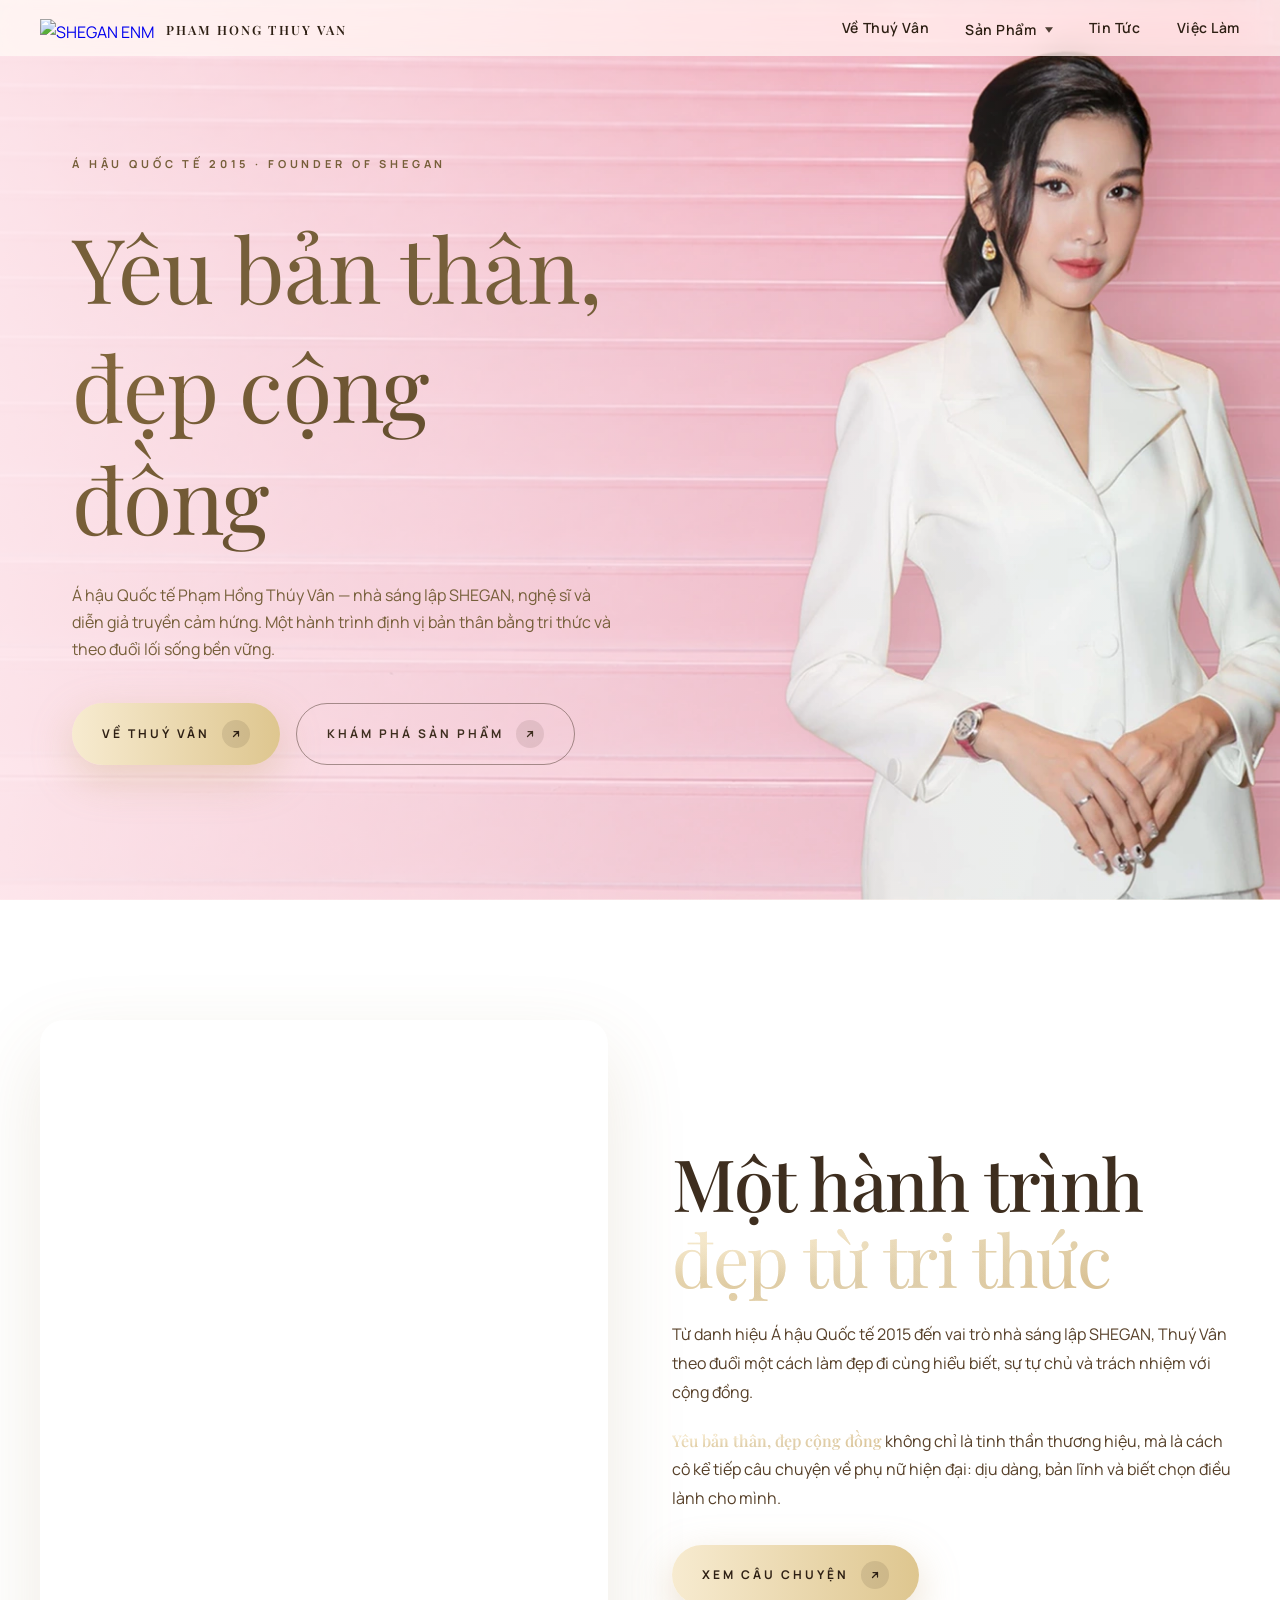
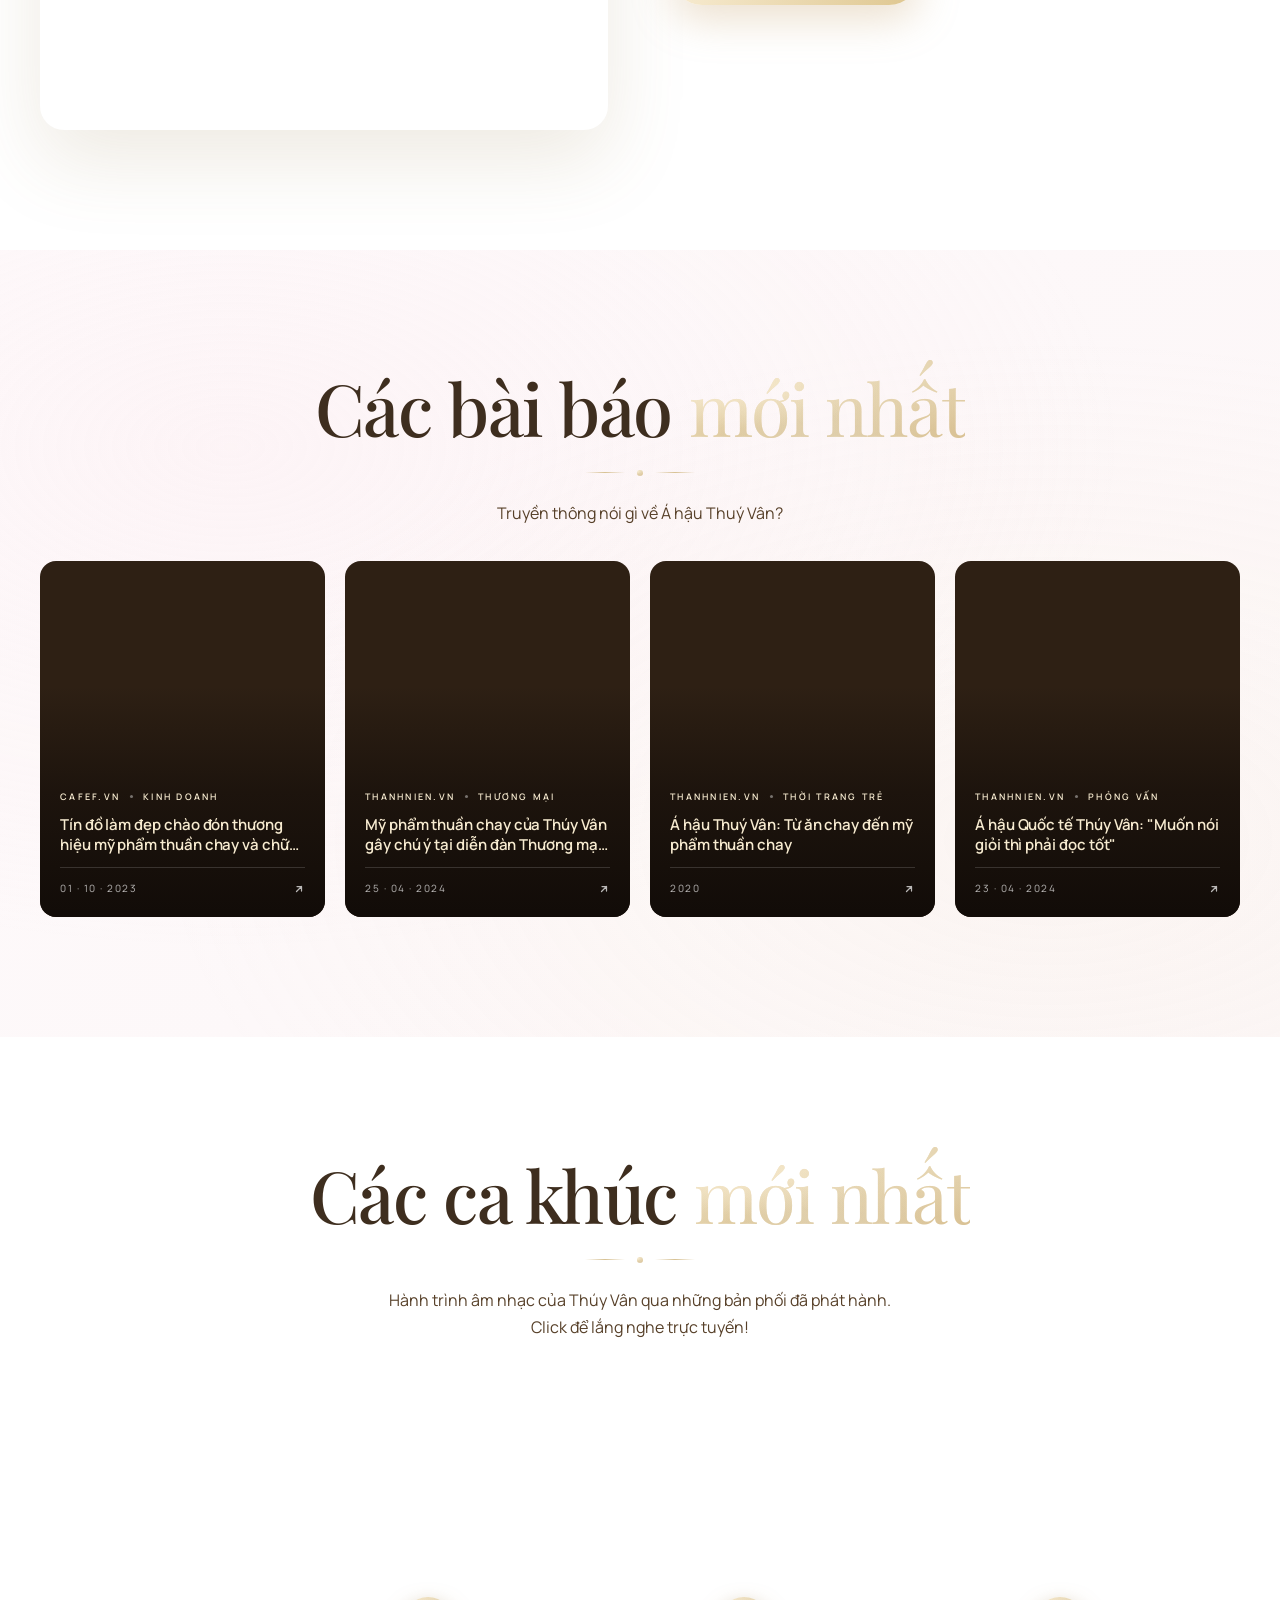
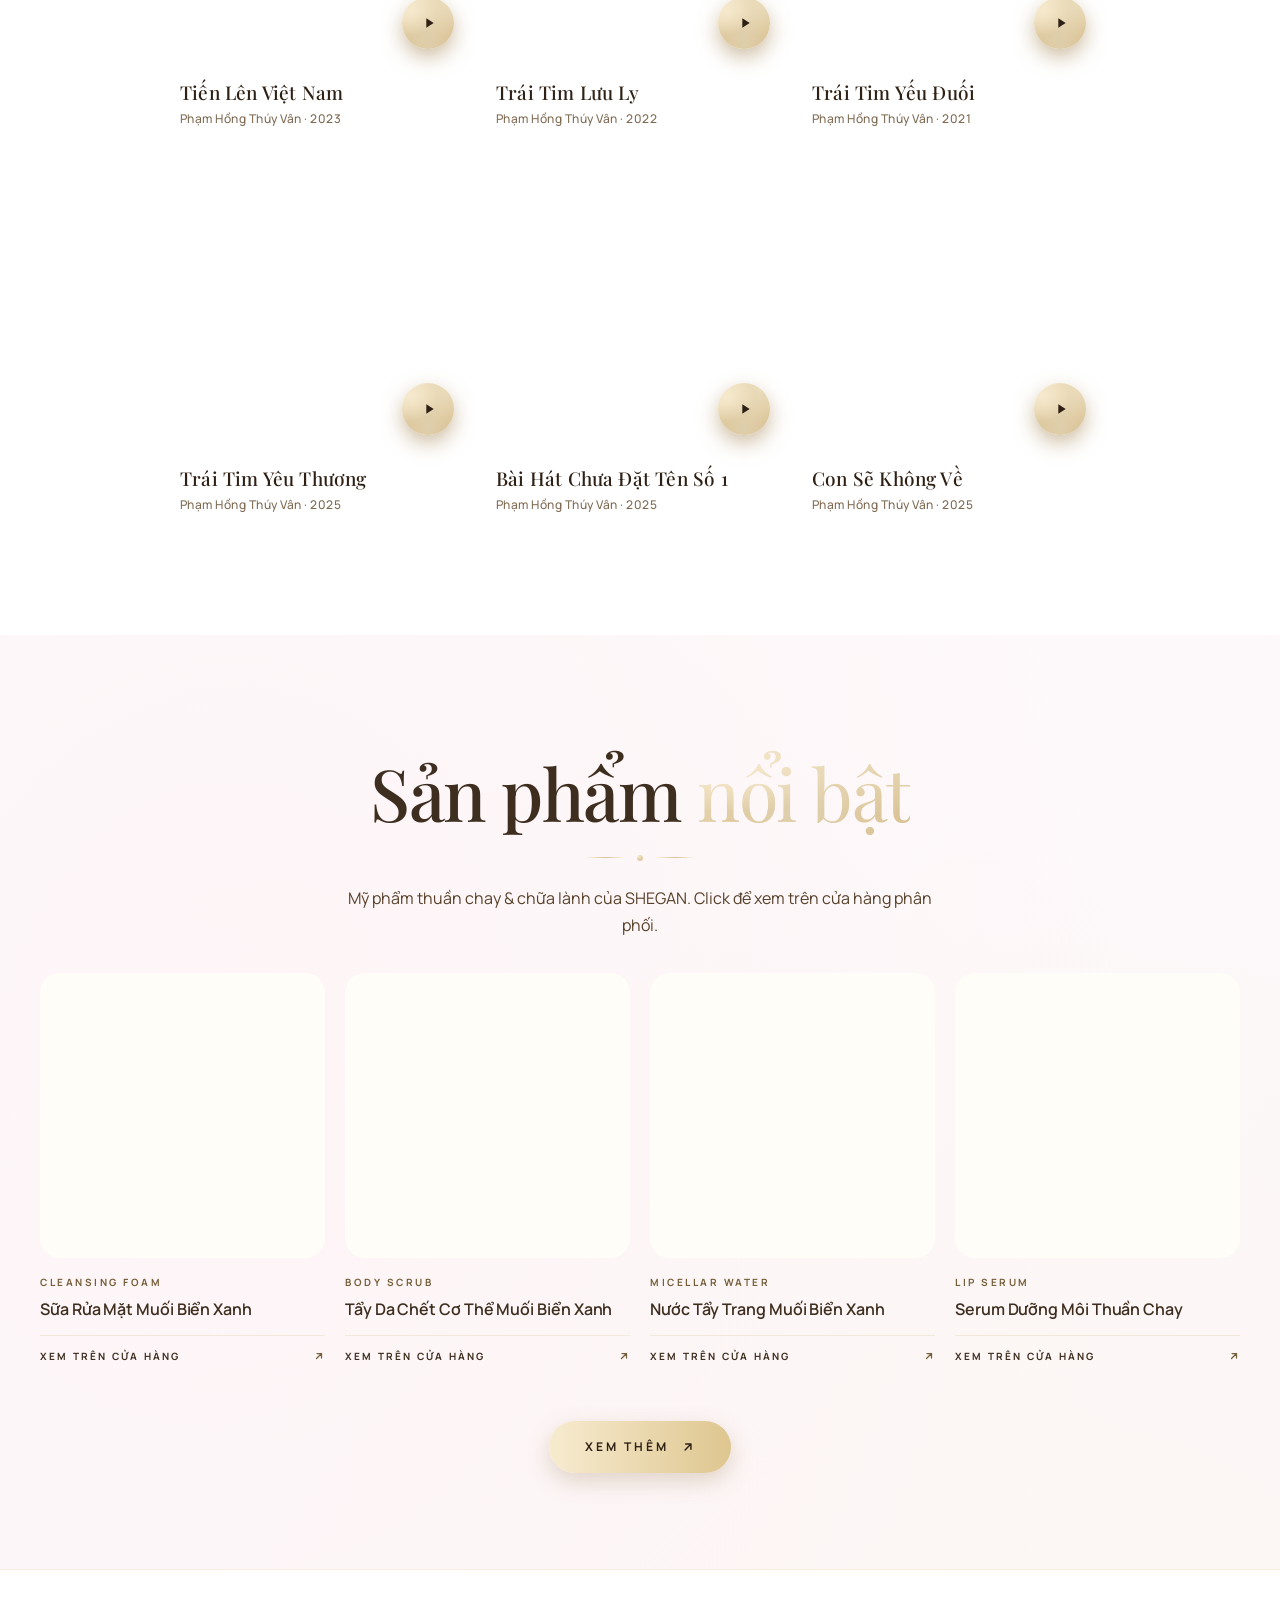
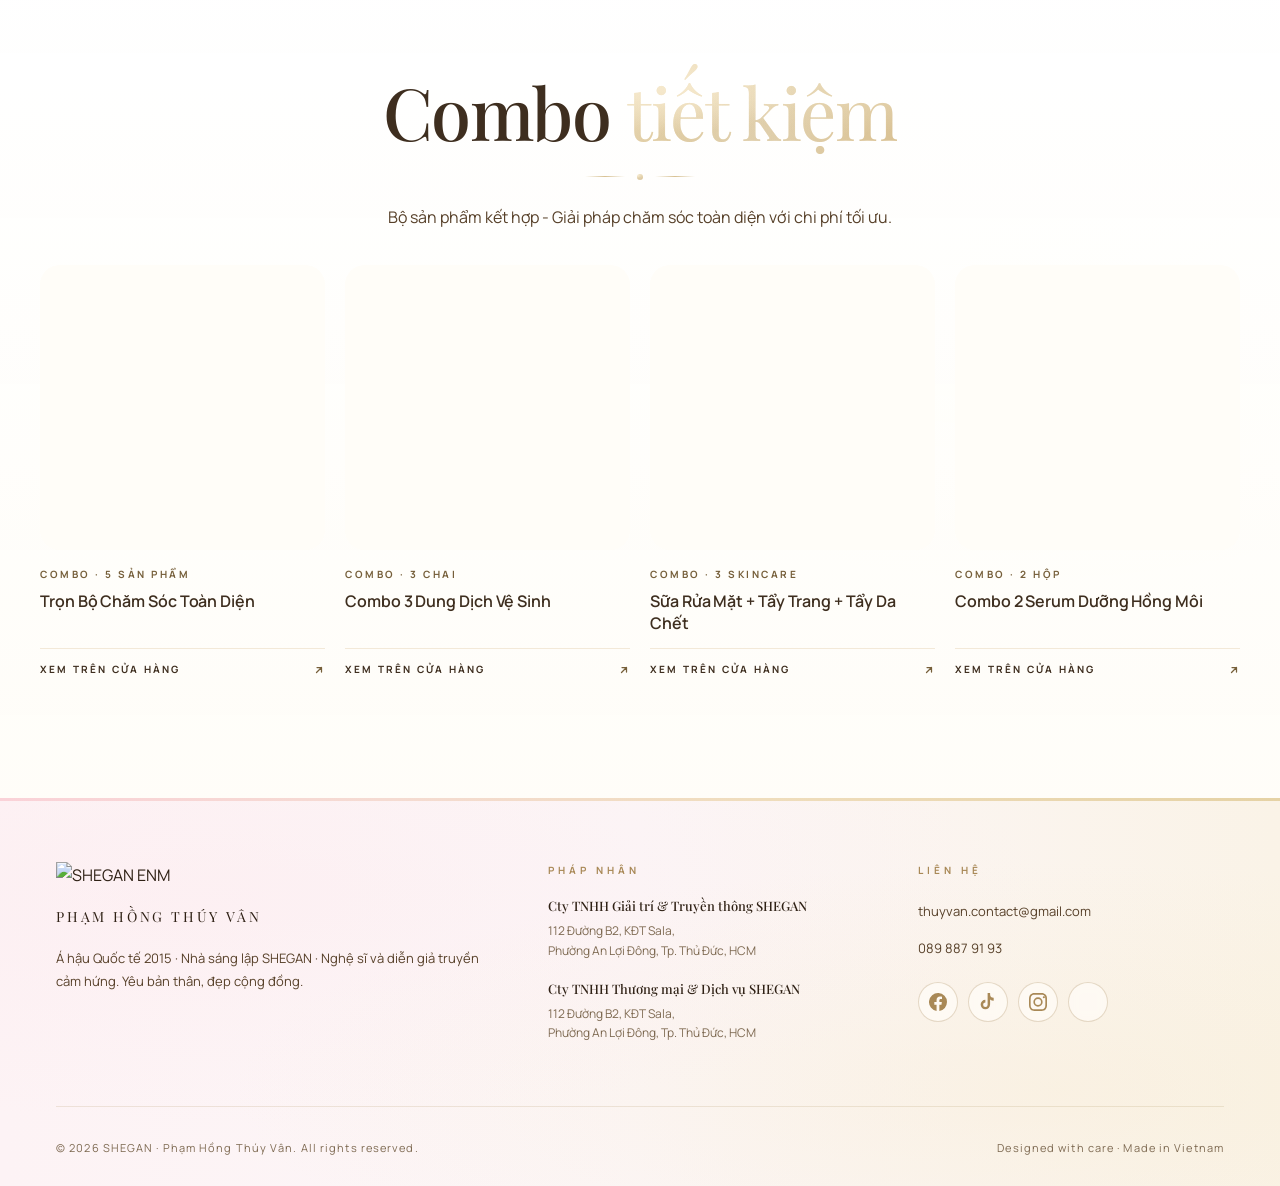
==== index.html @ 3d957180 "Cleanup orphaned CSS + mobile polish - Remove orphaned CSS blocks (~280 lines): old music vinyl/disc" ====
<!DOCTYPE html>
<html lang="vi">
<head>
<meta charset="UTF-8">
<meta name="viewport" content="width=device-width, initial-scale=1.0">
<title>Phạm Hồng Thúy Vân — Á hậu Quốc tế · Nhà sáng lập SHEGAN</title>
<meta name="description" content="Trang chủ Phạm Hồng Thúy Vân — Á hậu Quốc tế 2015, nhà sáng lập SHEGAN, nghệ sĩ và diễn giả truyền cảm hứng. Yêu bản thân, đẹp cộng đồng.">
<link rel="preconnect" href="https://fonts.googleapis.com">
<link rel="preconnect" href="https://fonts.gstatic.com" crossorigin>
<link href="https://fonts.googleapis.com/css2?family=Playfair+Display:ital,wght@0,400;0,500;0,600;0,700;0,800;0,900;1,400;1,500;1,700&family=Manrope:wght@200;300;400;500;600;700;800&display=swap" rel="stylesheet">
<link rel="icon" href="assets/logo-enm.webp" type="image/webp">
<link rel="stylesheet" href="style.css">
<style>
  /* ============ HEADER — SINGLE ROW, STICKY ============ */
  body { padding-top: 0; }
  .site-header {
    position: relative;
    width: 100%;
    background: transparent;
    z-index: 1000;
  }
  .brand-name {
    font-family: var(--font-heading);
    font-size: clamp(12px, 1vw, 14px);
    font-weight: 600;
    letter-spacing: 0.16em;
    text-transform: uppercase;
    color: var(--porcelain);
    white-space: nowrap;
    transition: color 0.3s ease;
    text-shadow: 0 1px 10px rgba(15, 10, 7, 0.5);
  }
  .brand-logo {
    height: 22px; width: auto; display: block;
    filter: brightness(0) invert(1) drop-shadow(0 1px 6px rgba(15, 10, 7, 0.5));
    transition: filter 0.3s ease;
  }

  .header-nav {
    position: fixed; top: 0; left: 0; right: 0; z-index: 1000;
    background: linear-gradient(180deg, rgba(15, 10, 7, 0.38) 0%, rgba(15, 10, 7, 0.15) 65%, transparent 100%);
    backdrop-filter: none;
    -webkit-backdrop-filter: none;
    border-bottom: none;
    transition: background 0.35s ease, border-color 0.35s ease, box-shadow 0.35s ease;
    display: flex; align-items: center; justify-content: space-between;
    padding: 14px 40px;
    gap: 24px;
  }
  .header-nav.scrolled {
    background: rgba(253, 249, 242, 0.92);
    backdrop-filter: blur(20px) saturate(1.2);
    -webkit-backdrop-filter: blur(20px) saturate(1.2);
    border-bottom-color: rgba(236, 217, 184, 0.5);
    box-shadow: 0 4px 20px rgba(139, 111, 63, 0.1);
  }
  .header-nav.scrolled .brand-name {
    color: var(--warm-brown);
    text-shadow: none;
  }
  .header-nav.scrolled .brand-logo {
    filter: none;
  }
  .header-nav.scrolled .header-menu a {
    color: var(--text-soft);
    text-shadow: none;
  }
  .header-nav.scrolled .header-icon-btn {
    color: var(--warm-brown);
    filter: none;
  }
  .header-nav.scrolled .header-icon-btn:hover {
    background: var(--mesh-gold-subtle);
    border-color: var(--border); color: var(--antique-gold);
  }
  .header-brand {
    display: flex; align-items: center; gap: 12px;
    text-decoration: none;
  }
  .header-right {
    display: flex; align-items: center; gap: 32px;
  }
  .header-menu {
    display: flex; gap: 36px; list-style: none;
    margin: 0; padding: 0;
  }
  .header-menu a {
    font-family: var(--font-body);
    font-size: 14px; font-weight: 700;
    color: var(--porcelain); text-decoration: none;
    letter-spacing: 0.04em;
    padding: 4px 0; position: relative;
    transition: color 0.3s ease;
    text-shadow: 0 1px 10px rgba(15, 10, 7, 0.5);
  }
  .header-menu a::after {
    content: ''; position: absolute;
    bottom: -4px; left: 0; right: 0;
    height: 1px; background: var(--mesh-gold);
    transform: scaleX(0); transform-origin: right;
    transition: transform 0.4s cubic-bezier(.4,0,.2,1);
  }
  .header-menu a:hover::after { transform: scaleX(1); transform-origin: left; }
  .header-menu a.active { color: var(--antique-gold); }
  .header-menu a.active::after { transform: scaleX(1); }
  .header-utils {
    display: flex; align-items: center; gap: 8px;
  }
  .header-icon-btn {
    width: 32px; height: 32px;
    display: inline-flex; align-items: center; justify-content: center;
    background: transparent; border: 1px solid transparent;
    border-radius: 50%; color: var(--porcelain);
    cursor: pointer; text-decoration: none;
    transition: all 0.3s ease;
    filter: drop-shadow(0 1px 6px rgba(15, 10, 7, 0.5));
  }
  .header-icon-btn:hover {
    background: rgba(253, 249, 242, 0.15);
    border-color: rgba(253, 249, 242, 0.3); color: var(--porcelain);
  }
  .header-icon-btn svg { width: 16px; height: 16px; }

  main { padding-top: 0; }
  .hero-home {
    min-height: 100vh;
    margin: 0;
    border-radius: 0;
    padding: 100px 72px 80px;
    display: grid;
    grid-template-columns: 1.05fr 1fr;
    gap: 64px;
    align-items: center;
    background:
      linear-gradient(90deg,
        rgba(255, 235, 240, 0.88) 0%,
        rgba(252, 224, 232, 0.65) 35%,
        rgba(252, 224, 232, 0.2) 65%,
        transparent 90%),
      url('assets/beauty/home-hero-pink.webp') center center / cover no-repeat;
  }
  /* Text colors for light pink hero — rich bronze/antique-gold for contrast */
  .hero-home .hero-banner-eyebrow {
    background: none;
    -webkit-background-clip: initial; background-clip: initial;
    color: var(--antique-gold);
  }
  .hero-home h1 {
    color: var(--antique-gold);
    text-shadow: none;
    font-size: clamp(48px, 7vw, 92px);
  }
  .hero-home h1 em {
    background: linear-gradient(135deg, #876B3F 0%, #4D3B23 100%);
    -webkit-background-clip: text; background-clip: text;
    color: transparent;
  }
  .hero-home .hero-banner-desc { color: var(--antique-gold); }
  /* Ghost CTA on light pink — switch from pearl/cream to brown so it stands out */
  .hero-home .cta-ghost {
    color: var(--warm-brown);
    border-color: rgba(62, 46, 31, 0.45);
  }
  .hero-home .cta-ghost:hover {
    background: rgba(62, 46, 31, 0.06);
    border-color: var(--warm-brown);
    color: var(--deep-brown);
  }
  .hero-home .cta-ghost .cta-arrow {
    background: rgba(62, 46, 31, 0.1);
    color: var(--warm-brown);
  }
  .hero-home::after { display: none; }
  .hero-home .hero-banner-content { max-width: none; }
  .hero-home-image { display: none; }
  .hero-home-image {
    justify-self: stretch;
    align-self: stretch;
    width: auto;
    /* Kéo ảnh ra sát các mép hero để không để lộ khoảng dark padding */
    margin: -80px -72px -80px 0;
    background: url('assets/beauty/home-hero-pink.webp') center top / cover no-repeat;
    position: relative;
    overflow: hidden;
    /* Mask mờ feather cạnh trái — ảnh tự fade transparent để nền dark lộ xuyên qua, mềm & blur */
    -webkit-mask-image: linear-gradient(90deg,
      transparent 0%,
      rgba(0, 0, 0, 0.15) 10%,
      rgba(0, 0, 0, 0.5) 25%,
      rgba(0, 0, 0, 0.85) 42%,
      #000 58%);
    mask-image: linear-gradient(90deg,
      transparent 0%,
      rgba(0, 0, 0, 0.15) 10%,
      rgba(0, 0, 0, 0.5) 25%,
      rgba(0, 0, 0, 0.85) 42%,
      #000 58%);
  }
  /* Edge overlays removed — image shows at full quality without blur/tint */
  .hero-home-image::after,
  .hero-home-image::before { display: none; }
  section.home-section {
    padding: 120px 40px;
    max-width: none; margin: 0;
    position: relative;
    background: var(--white);
  }
  section.home-section > .about-teaser,
  section.home-section > .section-header {
    max-width: 1320px;
    margin-left: auto;
    margin-right: auto;
  }
  /* music-grid has its own narrower max-width — see below */
  section.home-section.cream {
    max-width: none;
    background:
      radial-gradient(at 15% 30%, rgba(247, 235, 208, 0.22), transparent 56%),
      radial-gradient(at 85% 70%, rgba(215, 194, 154, 0.13), transparent 58%),
      linear-gradient(135deg, rgba(255, 255, 255, 0.78), rgba(250, 243, 231, 0.92)),
      var(--cream);
  }
  /* "Sản phẩm nổi bật" + "Các bài báo mới nhất" — barely-there pink, nearly white */
  section.home-section#products,
  section.home-section#news {
    background:
      radial-gradient(at 18% 25%, rgba(252, 230, 235, 0.25), transparent 60%),
      radial-gradient(at 82% 75%, rgba(247, 235, 208, 0.15), transparent 60%),
      linear-gradient(135deg, #FEFAFB 0%, #FCF6F7 100%);
  }
  .home-section-inner {
    max-width: 1320px; margin: 0 auto;
  }
  .footer-wrap {
    width: 100%;
    padding: 0;
  }
  .footer-wrap .site-footer {
    border-radius: 0;
  }
  .footer-top.footer-top-3col {
    grid-template-columns: 1.4fr 1fr 1fr;
    gap: 64px;
  }
  @media (max-width: 900px) {
    .footer-top.footer-top-3col {
      grid-template-columns: 1fr;
      gap: 32px;
    }
  }
  /* News thumb — frame vuông */
  #news .news-plain-thumb { aspect-ratio: 1 / 1; }

  /* Bỏ section-num eyebrow ("— 02 / Tin Tức —" v.v.) trên homepage cả desktop + mobile */
  .section-header .section-num { display: none !important; }
  .about-teaser-body .section-num { display: none !important; }
  .section-title em,
  .about-teaser-body h2 em {
    font-style: normal !important;
  }

  /* "Xem thêm" CTA at bottom of products section */
  .prod-more-wrap { display: flex; justify-content: center; margin-top: 56px; }
  .prod-more-btn {
    display: inline-flex; align-items: center; justify-content: center; gap: 12px;
    padding: 16px 36px;
    background: var(--btn-gradient);
    color: var(--deep-brown);
    font-family: var(--font-body);
    font-size: 12px; font-weight: 700;
    letter-spacing: 0.25em; text-transform: uppercase;
    text-decoration: none;
    border-radius: 100px;
    transition: all 0.3s ease;
    box-shadow: 0 8px 22px rgba(139, 111, 63, 0.25);
  }
  .prod-more-btn:hover {
    transform: translateY(-2px);
    box-shadow: 0 14px 30px rgba(139, 111, 63, 0.4);
    filter: brightness(1.04);
  }
  .prod-more-btn svg { width: 14px; height: 14px; }

  /* Combo band — separate from featured products with a lighter white/ivory field */
  .combo-band {
    width: 100vw;
    margin: 96px calc(50% - 50vw) -120px;
    padding: 104px 40px 120px;
    background:
      linear-gradient(180deg, rgba(255,255,255,0.98) 0%, rgba(255,253,248,0.96) 100%),
      radial-gradient(at 80% 20%, rgba(215, 193, 147, 0.08), transparent 54%);
    border-top: 1px solid rgba(233, 217, 186, 0.42);
  }
  .combo-band-inner {
    max-width: 1320px;
    margin: 0 auto;
  }

  /* ============ MUSIC SECTION — Spotify-style 3-col grid ============ */
  .home-section .music-grid {
    display: grid !important;
    grid-template-columns: repeat(3, 1fr);
    gap: 32px 28px;
    max-width: 920px;
    margin: 0 auto;
  }
  /* Reset old music-card styling — new card is plain block with cover + meta */
  .home-section .music-card {
    background: transparent !important;
    border: none !important;
    border-radius: 0 !important;
    padding: 0 !important;
    display: block !important;
    min-height: 0 !important;
    cursor: pointer;
    transition: transform 0.3s ease;
    box-shadow: none !important;
  }
  .home-section .music-card[data-yt]:focus-visible {
    outline: 2px solid var(--antique-gold);
    outline-offset: 6px;
    border-radius: 12px;
  }
  .home-section .music-cover-wrap {
    position: relative;
    aspect-ratio: 1;
    margin-bottom: 18px;
    transition: transform 0.35s ease;
    /* No overflow:hidden here — keep play-button shadow visible. */
  }
  .home-section .music-card:hover .music-cover-wrap { transform: translateY(-4px); }
  .home-section .music-cover {
    position: absolute; inset: 0;
    background-size: cover; background-position: center;
    border-radius: 12px;
  }
  /* Play button — Spotify-style: always visible, lifts on hover.
     pointer-events: none so the card-wide click handler always fires. */
  .home-section .music-play {
    position: absolute;
    right: 14px; bottom: 14px;
    width: 52px; height: 52px;
    border-radius: 50%;
    background: var(--mesh-gold);
    color: var(--deep-brown);
    border: none;
    display: flex; align-items: center; justify-content: center;
    box-shadow: 0 8px 20px rgba(168, 137, 87, 0.55);
    cursor: pointer;
    pointer-events: none;
    transition: transform 0.3s ease, box-shadow 0.3s ease;
  }
  .home-section .music-card:hover .music-play {
    transform: translateY(-4px);
    box-shadow: 0 14px 26px rgba(168, 137, 87, 0.65);
  }
  .home-section .music-play svg {
    width: 16px; height: 16px; fill: currentColor; margin-left: 2px;
  }
  .home-section .music-play .icon-pause { display: none; margin-left: 0; }
  /* Spotify-style "now playing" state — pulsing button + title goes gold. */
  .home-section .music-card.playing .music-play .icon-play { display: none; }
  .home-section .music-card.playing .music-play .icon-pause { display: block; }
  .home-section .music-card.playing .music-play {
    transform: translateY(-4px);
    animation: musicPlayPulse 2.2s ease-in-out infinite;
  }
  .home-section .music-card.playing .music-title { color: var(--royal-gold); }
  @keyframes musicPlayPulse {
    0%, 100% {
      box-shadow: 0 10px 22px rgba(168, 137, 87, 0.6),
                  0 0 0 0 rgba(168, 137, 87, 0.5);
    }
    50% {
      box-shadow: 0 14px 28px rgba(168, 137, 87, 0.75),
                  0 0 0 10px rgba(168, 137, 87, 0);
    }
  }
  .home-section .music-title {
    font-family: var(--font-heading);
    font-size: 19px; font-weight: 500;
    color: var(--deep-brown);
    line-height: 1.25;
    margin: 0 0 4px;
    transition: color 0.3s ease;
  }
  .home-section .music-meta {
    font-family: var(--font-body);
    font-size: 12px; font-weight: 500;
    color: var(--text-muted);
    margin: 0;
    letter-spacing: 0.04em;
  }

  /* Hide the iframe visually but keep it rendered so audio plays */
  .music-player {
    position: absolute;
    width: 1px; height: 1px;
    left: -9999px; top: 0;
    opacity: 0;
    pointer-events: none;
    overflow: hidden;
  }

  @media (max-width: 900px) {
    .home-section .music-grid { grid-template-columns: repeat(2, 1fr); gap: 22px 14px; }
    .home-section .music-play { width: 44px; height: 44px; right: 10px; bottom: 10px; }
    .home-section .music-title { font-size: 16px; }
    .home-section .music-meta { font-size: 11px; }
  }
  /* Keep 2 columns even on very narrow phones */
  @media (max-width: 900px) {
    .section-desc br.desktop-only { display: none; }
  }
  /* News overlay cards — compact size */
  #news .news-grid {
    grid-template-columns: repeat(4, 1fr);
    max-width: 1280px;
    margin: 0 auto;
    gap: 20px;
  }
  #news .news-overlay-card {
    aspect-ratio: 4 / 5;
    border-radius: 16px;
  }
  #news .news-overlay-content { padding: 22px 20px 20px; }
  #news .news-overlay-meta { font-size: 9px; margin-bottom: 10px; }
  #news .news-overlay-card h4 { font-size: 15px; margin-bottom: 12px; }
  #news .news-overlay-foot { font-size: 10px; padding-top: 12px; }
  #news .news-overlay-foot .arrow-ext { width: 12px; height: 12px; }
  /* About teaser */
  .about-teaser {
    display: grid; grid-template-columns: 1fr 1fr;
    gap: clamp(48px, 5vw, 72px); align-items: center;
  }
  .about-teaser-img {
    aspect-ratio: 4/5;
    border-radius: 24px;
    background-size: cover;
    background-position: center;
    box-shadow: var(--shadow-lg);
  }
  .about-teaser-body .section-num { text-align: left; }
  .about-teaser-body h2 {
    font-family: var(--font-heading);
    font-size: clamp(42px, 6vw, 72px);
    line-height: 1.05;
    letter-spacing: -0.02em;
    margin: 0 0 24px;
    color: var(--text);
    font-weight: 500;
    max-width: 760px;
    text-wrap: balance;
  }
  .about-teaser-body h2 em {
    font-style: normal; font-weight: 400;
    background: var(--mesh-gold);
    -webkit-background-clip: text; background-clip: text; color: transparent;
  }
  .about-teaser-body p {
    font-family: var(--font-body);
    font-size: 16px; line-height: 1.8;
    color: var(--text-soft);
    margin-bottom: 20px;
  }
  .about-teaser-body .accent {
    font-family: var(--font-heading);
    font-style: italic;
    background: var(--mesh-gold);
    -webkit-background-clip: text; background-clip: text; color: transparent;
    font-weight: 500;
  }
  .about-teaser-cta { margin-top: 32px; }
  @media (max-width: 900px) {
    .brand-name { font-size: 12px; letter-spacing: 0.12em; }
    .brand-logo { height: 20px; }
    .header-nav {
      padding: 10px 20px; gap: 12px;
      flex-wrap: wrap;
    }
    .header-right { gap: 16px; }
    .header-menu { gap: 16px; flex-wrap: wrap; }
    .header-menu a { font-size: 13px; font-weight: 700; }
    .hero-home {
      padding: 86px 24px 48px;
      min-height: 80vh;
      min-height: 80svh;
      grid-template-columns: 1fr;
      gap: 40px;
      align-items: center;
      /* Light baby-pink overlay on mobile so brown text contrasts on any photo region.
         Position shifted right so the subject (Thúy Vân) stays in frame. */
      background:
        linear-gradient(180deg, rgba(255, 235, 240, 0.55) 0%, rgba(252, 224, 232, 0.85) 100%),
        url('assets/beauty/home-hero-pink.webp') 78% top / cover no-repeat;
    }
    /* Hero text — rich bronze on light pink, no drop shadow */
    .hero-banner-eyebrow { filter: none; }
    .hero-home .hero-banner-eyebrow {
      background: none !important;
      -webkit-background-clip: initial !important; background-clip: initial !important;
      color: var(--antique-gold) !important;
    }
    .hero-home h1 {
      color: var(--antique-gold);
      text-shadow: none;
    }
    .hero-home h1 em {
      background: linear-gradient(135deg, #876B3F 0%, #4D3B23 100%) !important;
      -webkit-background-clip: text !important;
      background-clip: text !important;
      -webkit-text-fill-color: transparent !important;
      color: transparent !important;
      text-shadow: none;
    }
    .hero-home .hero-banner-desc {
      color: var(--antique-gold);
      text-shadow: none;
    }
    .hero-home-image {
      max-width: 100%;
      aspect-ratio: 4 / 5;
      justify-self: center;
      margin: 0;
    }
    section.home-section { padding: 80px 24px; }
    .combo-band {
      margin: 72px calc(50% - 50vw) -80px;
      padding: 72px 24px 80px;
    }
    .about-teaser { grid-template-columns: 1fr; gap: 40px; }
    .about-teaser-body h2 { text-align: center; }

    /* Hero CTAs ~70% size + side-by-side on mobile */
    .hero-banner-cta {
      flex-wrap: nowrap;
      gap: 8px;
    }
    .cta-primary, .cta-ghost {
      flex: 1 1 0;
      min-width: 0;
      justify-content: center;
      padding: 10px 14px;
      font-size: 9px;
      letter-spacing: 0.16em;
      gap: 6px;
      white-space: nowrap;
    }
    .cta-arrow { width: 18px; height: 18px; flex-shrink: 0; }
    .cta-arrow svg { width: 8px; height: 8px; }

    /* News overlay — stack vertically on mobile (override compact 4-col layout) */
    #news .news-grid { grid-template-columns: 1fr; gap: 20px; }
    #news .news-overlay-card { aspect-ratio: 4 / 5; border-radius: 20px; }
    #news .news-overlay-content { padding: 28px 24px 24px; }
    #news .news-overlay-meta { font-size: 11px; margin-bottom: 14px; }
    #news .news-overlay-card h4 { font-size: 20px; margin-bottom: 16px; }
    #news .news-overlay-foot { font-size: 12px; padding-top: 14px; }
    #news .news-overlay-foot .arrow-ext { width: 16px; height: 16px; }
  }

  /* Combo card — static (no link yet) */
  .prod-a-card--static { cursor: default; }
  .prod-a-card--static:hover { transform: none; }
  .prod-a-card--static:hover .prod-a-img { box-shadow: none; }
</style>
</head>
<body>

<!-- ============ HEADER — single row: logo+name left, menu+utils right ============ -->
<header class="site-header">
  <div class="header-blur-layer" id="headerBlur"></div>
  <nav class="header-nav" id="siteHeader">
    <a href="index.html" class="header-brand">
      <img src="assets/logo-enm.webp" alt="SHEGAN ENM" class="brand-logo">
      <span class="brand-name">Pham Hong Thuy Van</span>
    </a>
    <div class="header-right">
      <ul class="header-menu" id="primaryMenu">
        <li><a href="about.html">Về Thuý Vân</a></li>
        <li class="has-dropdown">
          <a href="music.html" data-spy="products">Sản Phẩm
            <svg class="dropdown-caret" viewBox="0 0 12 8" fill="currentColor" aria-hidden="true"><path d="M6 8 0 0h12z"/></svg>
          </a>
          <ul class="header-dropdown">
            <li><a href="music.html">Âm Nhạc</a></li>
            <li><a href="shegan.html">SHeGAN</a></li>
            <li><a href="elearning.html">E-Learning</a></li>
          </ul>
        </li>
        <li><a href="news.html" data-spy="news">Tin Tức</a></li>
        <li><a href="careers.html" data-spy="careers">Việc Làm</a></li>
      </ul>
    </div>
      <button class="header-hamburger" type="button" aria-label="Mở menu" aria-expanded="false" aria-controls="primaryMenu">
        <svg class="icon-open" viewBox="0 0 24 24" fill="none" stroke="currentColor" stroke-width="2.5" stroke-linecap="round"><path d="M4 7h16M4 12h16M4 17h16"/></svg>
        <svg class="icon-close" viewBox="0 0 24 24" fill="none" stroke="currentColor" stroke-width="2.5" stroke-linecap="round"><path d="M6 6l12 12M6 18L18 6"/></svg>
      </button>
  </nav>
</header>

<main>

  <!-- ============ HERO BANNER ============ -->
  <section class="hero-banner hero-home">
    <div class="hero-banner-content">
      <div class="hero-banner-eyebrow">Á hậu Quốc tế 2015 · Founder of SHEGAN</div>
      <h1>
        Yêu bản thân,<br>
        <em>đẹp cộng đồng</em>
      </h1>
      <p class="hero-banner-desc">
        Á hậu Quốc tế Phạm Hồng Thúy Vân — nhà sáng lập SHEGAN, nghệ sĩ và diễn giả truyền cảm hứng. Một hành trình định vị bản thân bằng tri thức và theo đuổi lối sống bền vững.
      </p>
      <div class="hero-banner-cta">
        <a href="about.html" class="cta-primary">
          Về Thuý Vân
          <span class="cta-arrow">
            <svg viewBox="0 0 24 24" fill="none" stroke="currentColor" stroke-width="2.5" stroke-linecap="round" stroke-linejoin="round"><path d="M7 17L17 7M8 7h9v9"/></svg>
          </span>
        </a>
        <a href="shegan.html" class="cta-ghost">
          Khám phá Sản Phẩm
          <span class="cta-arrow">
            <svg viewBox="0 0 24 24" fill="none" stroke="currentColor" stroke-width="2.5" stroke-linecap="round" stroke-linejoin="round"><path d="M7 17L17 7M8 7h9v9"/></svg>
          </span>
        </a>
      </div>
    </div>
    <div class="hero-home-image" aria-hidden="true"></div>
  </section>

  <!-- ============ ABOUT TEASER ============ -->
  <section class="home-section" id="about-preview">
    <div class="about-teaser">
      <div class="about-teaser-img" style="background-image: url('assets/beauty/tangtang-01.webp'); background-position: center 24%;"></div>
      <div class="about-teaser-body">
        <span class="section-num">— 01 / Về Thuý Vân —</span>
        <h2>Một hành trình <em>đẹp từ tri thức</em></h2>
        <p>
          Từ danh hiệu Á hậu Quốc tế 2015 đến vai trò nhà sáng lập SHEGAN, Thuý Vân theo đuổi một cách làm đẹp đi cùng hiểu biết, sự tự chủ và trách nhiệm với cộng đồng.
        </p>
        <p>
          <span class="accent">Yêu bản thân, đẹp cộng đồng</span> không chỉ là tinh thần thương hiệu, mà là cách cô kể tiếp câu chuyện về phụ nữ hiện đại: dịu dàng, bản lĩnh và biết chọn điều lành cho mình.
        </p>
        <div class="about-teaser-cta">
          <a href="about.html" class="cta-primary">
            Xem câu chuyện
            <span class="cta-arrow">
              <svg viewBox="0 0 24 24" fill="none" stroke="currentColor" stroke-width="2.5" stroke-linecap="round" stroke-linejoin="round"><path d="M7 17L17 7M8 7h9v9"/></svg>
            </span>
          </a>
        </div>
      </div>
    </div>
  </section>

  <!-- ============ NEWS ============ -->
  <section class="home-section cream" id="news">
    <div class="home-section-inner">
      <div class="section-header">
        <span class="section-num">— 02 / Tin Tức —</span>
        <h2 class="section-title">Các bài báo <em>mới nhất</em></h2>
        <div class="divider-ornament"><span></span></div>
        <p class="section-desc">Truyền thông nói gì về Á hậu Thuý Vân?</p>
      </div>

      <div class="news-grid">
        <a href="https://cafef.vn/tin-do-lam-dep-chao-don-thuong-hieu-my-pham-thuan-chay-va-chua-lanh-cua-a-hau-thuy-van-co-mat-tai-ha-noi-188231001141654842.chn" target="_blank" rel="noopener" class="news-overlay-card" style="background-image: url('assets/news/news-1-tin-do-lam-dep.webp');">
          <div class="news-overlay-content">
            <div class="news-overlay-meta">
              <span>cafef.vn</span><span class="news-dot"></span><span>Kinh doanh</span>
            </div>
            <h4>Tín đồ làm đẹp chào đón thương hiệu mỹ phẩm thuần chay và chữa lành của Á hậu Thúy Vân</h4>
            <div class="news-overlay-foot">
              <span>01 · 10 · 2023</span>
              <svg class="arrow-ext" viewBox="0 0 24 24" fill="none" stroke="currentColor" stroke-width="2.5" stroke-linecap="round" stroke-linejoin="round"><path d="M7 17L17 7M8 7h9v9"/></svg>
            </div>
          </div>
        </a>

        <a href="https://thanhnien.vn/my-pham-thuan-chay-cua-thuy-van-gay-chu-y-tai-dien-dan-thuong-mai-dien-tu-185240425164046648.htm" target="_blank" rel="noopener" class="news-overlay-card" style="background-image: url('assets/news/news-2-my-pham-thuan-chay.webp');">
          <div class="news-overlay-content">
            <div class="news-overlay-meta">
              <span>thanhnien.vn</span><span class="news-dot"></span><span>Thương mại</span>
            </div>
            <h4>Mỹ phẩm thuần chay của Thúy Vân gây chú ý tại diễn đàn Thương mại điện tử</h4>
            <div class="news-overlay-foot">
              <span>25 · 04 · 2024</span>
              <svg class="arrow-ext" viewBox="0 0 24 24" fill="none" stroke="currentColor" stroke-width="2.5" stroke-linecap="round" stroke-linejoin="round"><path d="M7 17L17 7M8 7h9v9"/></svg>
            </div>
          </div>
        </a>

        <a href="https://thanhnien.vn/thoi-trang-tre/a-hau-thuy-van-tu-an-chay-den-my-pham-thuan-chay-1851521533.htm" target="_blank" rel="noopener" class="news-overlay-card" style="background-image: url('assets/news/news-3-an-chay-my-pham.webp'); background-position: center top;">
          <div class="news-overlay-content">
            <div class="news-overlay-meta">
              <span>thanhnien.vn</span><span class="news-dot"></span><span>Thời Trang Trẻ</span>
            </div>
            <h4>Á hậu Thuý Vân: Từ ăn chay đến mỹ phẩm thuần chay</h4>
            <div class="news-overlay-foot">
              <span>2020</span>
              <svg class="arrow-ext" viewBox="0 0 24 24" fill="none" stroke="currentColor" stroke-width="2.5" stroke-linecap="round" stroke-linejoin="round"><path d="M7 17L17 7M8 7h9v9"/></svg>
            </div>
          </div>
        </a>

        <a href="https://thanhnien.vn/a-hau-quoc-te-thuy-van-muon-noi-gioi-thi-phai-doc-tot-185240423211359864.htm" target="_blank" rel="noopener" class="news-overlay-card" style="background-image: url('assets/news/news-4-noi-gioi-doc-tot.webp'); background-position: center 30%;">
          <div class="news-overlay-content">
            <div class="news-overlay-meta">
              <span>thanhnien.vn</span><span class="news-dot"></span><span>Phỏng vấn</span>
            </div>
            <h4>Á hậu Quốc tế Thúy Vân: "Muốn nói giỏi thì phải đọc tốt"</h4>
            <div class="news-overlay-foot">
              <span>23 · 04 · 2024</span>
              <svg class="arrow-ext" viewBox="0 0 24 24" fill="none" stroke="currentColor" stroke-width="2.5" stroke-linecap="round" stroke-linejoin="round"><path d="M7 17L17 7M8 7h9v9"/></svg>
            </div>
          </div>
        </a>
      </div>
    </div>
  </section>

  <!-- ============ MUSIC ============ -->
  <section class="home-section" id="music">
    <div class="section-header">
      <span class="section-num">— 03 / Âm Nhạc —</span>
      <h2 class="section-title">Các ca khúc <em>mới nhất</em></h2>
      <div class="divider-ornament"><span></span></div>
      <p class="section-desc">Hành trình âm nhạc của Thúy Vân qua những bản phối đã phát hành.<br class="desktop-only">Click để lắng nghe trực tuyến!</p>
    </div>

    <div class="music-grid">
      <div class="music-card" data-yt="vggFAD9AO3U" role="button" tabindex="0" aria-label="Nghe bài Tiến Lên Việt Nam">
        <div class="music-cover-wrap">
          <div class="music-cover" style="background-image: url('assets/music/tien-len-viet-nam.webp');"></div>
          <button class="music-play" type="button" tabindex="-1" aria-hidden="true">
            <svg class="icon-play" viewBox="0 0 24 24"><path d="M8 5v14l11-7z"/></svg>
            <svg class="icon-pause" viewBox="0 0 24 24"><path d="M6 5h4v14H6zM14 5h4v14h-4z"/></svg>
          </button>
        </div>
        <h4 class="music-title">Tiến Lên Việt Nam</h4>
        <p class="music-meta">Phạm Hồng Thúy Vân · 2023</p>
        <div class="music-player" aria-hidden="true"></div>
      </div>

      <div class="music-card" data-yt="EUVNz9dcaoA" role="button" tabindex="0" aria-label="Nghe bài Trái Tim Lưu Ly">
        <div class="music-cover-wrap">
          <div class="music-cover" style="background-image: url('assets/music/trai-tim-luu-ly.webp');"></div>
          <button class="music-play" type="button" tabindex="-1" aria-hidden="true">
            <svg class="icon-play" viewBox="0 0 24 24"><path d="M8 5v14l11-7z"/></svg>
            <svg class="icon-pause" viewBox="0 0 24 24"><path d="M6 5h4v14H6zM14 5h4v14h-4z"/></svg>
          </button>
        </div>
        <h4 class="music-title">Trái Tim Lưu Ly</h4>
        <p class="music-meta">Phạm Hồng Thúy Vân · 2022</p>
        <div class="music-player" aria-hidden="true"></div>
      </div>

      <div class="music-card" data-yt="hX4aJ3mgTn8" role="button" tabindex="0" aria-label="Nghe bài Trái Tim Yếu Đuối">
        <div class="music-cover-wrap">
          <div class="music-cover" style="background-image: url('assets/music/trai-tim-yeu-duoi.webp');"></div>
          <button class="music-play" type="button" tabindex="-1" aria-hidden="true">
            <svg class="icon-play" viewBox="0 0 24 24"><path d="M8 5v14l11-7z"/></svg>
            <svg class="icon-pause" viewBox="0 0 24 24"><path d="M6 5h4v14H6zM14 5h4v14h-4z"/></svg>
          </button>
        </div>
        <h4 class="music-title">Trái Tim Yếu Đuối</h4>
        <p class="music-meta">Phạm Hồng Thúy Vân · 2021</p>
        <div class="music-player" aria-hidden="true"></div>
      </div>

      <div class="music-card" data-yt="t0EgveIEtyU" role="button" tabindex="0" aria-label="Nghe bài Trái Tim Yêu Thương">
        <div class="music-cover-wrap">
          <div class="music-cover" style="background-image: url('assets/music/trai-tim-yeu-thuong.webp');"></div>
          <button class="music-play" type="button" tabindex="-1" aria-hidden="true">
            <svg class="icon-play" viewBox="0 0 24 24"><path d="M8 5v14l11-7z"/></svg>
            <svg class="icon-pause" viewBox="0 0 24 24"><path d="M6 5h4v14H6zM14 5h4v14h-4z"/></svg>
          </button>
        </div>
        <h4 class="music-title">Trái Tim Yêu Thương</h4>
        <p class="music-meta">Phạm Hồng Thúy Vân · 2025</p>
        <div class="music-player" aria-hidden="true"></div>
      </div>

      <div class="music-card" data-yt="GyrsOmvOipI" role="button" tabindex="0" aria-label="Nghe bài Bài Hát Chưa Đặt Tên Số 1">
        <div class="music-cover-wrap">
          <div class="music-cover" style="background-image: url('assets/music/bai-hat-chua-dat-ten-so-1.webp');"></div>
          <button class="music-play" type="button" tabindex="-1" aria-hidden="true">
            <svg class="icon-play" viewBox="0 0 24 24"><path d="M8 5v14l11-7z"/></svg>
            <svg class="icon-pause" viewBox="0 0 24 24"><path d="M6 5h4v14H6zM14 5h4v14h-4z"/></svg>
          </button>
        </div>
        <h4 class="music-title">Bài Hát Chưa Đặt Tên Số 1</h4>
        <p class="music-meta">Phạm Hồng Thúy Vân · 2025</p>
        <div class="music-player" aria-hidden="true"></div>
      </div>

      <div class="music-card" data-yt="O7ulohxXrnc" role="button" tabindex="0" aria-label="Nghe bài Con Sẽ Không Về">
        <div class="music-cover-wrap">
          <div class="music-cover" style="background-image: url('assets/music/con-se-khong-ve.webp');"></div>
          <button class="music-play" type="button" tabindex="-1" aria-hidden="true">
            <svg class="icon-play" viewBox="0 0 24 24"><path d="M8 5v14l11-7z"/></svg>
            <svg class="icon-pause" viewBox="0 0 24 24"><path d="M6 5h4v14H6zM14 5h4v14h-4z"/></svg>
          </button>
        </div>
        <h4 class="music-title">Con Sẽ Không Về</h4>
        <p class="music-meta">Phạm Hồng Thúy Vân · 2025</p>
        <div class="music-player" aria-hidden="true"></div>
      </div>
    </div>
  </section>

  <!-- ============ PRODUCTS ============ -->
  <section class="home-section cream" id="products">
    <div class="home-section-inner">
      <div class="section-header">
        <span class="section-num">— 04 / SHEGAN Store —</span>
        <h2 class="section-title">Sản phẩm <em>nổi bật</em></h2>
        <div class="divider-ornament"><span></span></div>
        <p class="section-desc">Mỹ phẩm thuần chay & chữa lành của SHEGAN. Click để xem trên cửa hàng phân phối.</p>
      </div>

      <div class="prod-grid">
        <a href="https://shegan.vn/products/sua-rua-mat-thuan-chay-chiet-xuat-muoi-bien-xanh-100ml" target="_blank" rel="noopener" class="prod-a-card">
          <div class="prod-a-img" style="background-image: url('assets/products/main-cleansing-foam.webp');"></div>
          <div class="prod-a-cat">Cleansing Foam</div>
          <h4 class="prod-a-name">Sữa Rửa Mặt Muối Biển Xanh</h4>
          <span class="prod-a-link">
            Xem trên cửa hàng
            <svg viewBox="0 0 24 24" fill="none" stroke="currentColor" stroke-width="2.5" stroke-linecap="round" stroke-linejoin="round"><path d="M7 17L17 7M8 7h9v9"/></svg>
          </span>
        </a>
        <a href="https://shegan.vn/products/tay-da-chet-co-the-muoi-bien-xanh-br-blue-sea-salt-body-scrub-140ml" target="_blank" rel="noopener" class="prod-a-card">
          <div class="prod-a-img" style="background-image: url('assets/products/main-body-scrub.webp');"></div>
          <div class="prod-a-cat">Body Scrub</div>
          <h4 class="prod-a-name">Tẩy Da Chết Cơ Thể Muối Biển Xanh</h4>
          <span class="prod-a-link">
            Xem trên cửa hàng
            <svg viewBox="0 0 24 24" fill="none" stroke="currentColor" stroke-width="2.5" stroke-linecap="round" stroke-linejoin="round"><path d="M7 17L17 7M8 7h9v9"/></svg>
          </span>
        </a>
        <a href="https://shegan.vn/products/nuoc-tay-trang-muoi-bien-xanh-br-blue-sea-salt-micellar-water-150ml" target="_blank" rel="noopener" class="prod-a-card">
          <div class="prod-a-img" style="background-image: url('assets/products/main-micellar-water.webp');"></div>
          <div class="prod-a-cat">Micellar Water</div>
          <h4 class="prod-a-name">Nước Tẩy Trang Muối Biển Xanh</h4>
          <span class="prod-a-link">
            Xem trên cửa hàng
            <svg viewBox="0 0 24 24" fill="none" stroke="currentColor" stroke-width="2.5" stroke-linecap="round" stroke-linejoin="round"><path d="M7 17L17 7M8 7h9v9"/></svg>
          </span>
        </a>
        <a href="https://shegan.vn/products/serum-duong-hong-ngua-kho-mo-tham-moi-dau-tay-mem-moi-hong-moi-tu-nhien-cang-mong-khong-chua-chi" target="_blank" rel="noopener" class="prod-a-card">
          <div class="prod-a-img" style="background-image: url('assets/products/main-lip-serum.webp');"></div>
          <div class="prod-a-cat">Lip Serum</div>
          <h4 class="prod-a-name">Serum Dưỡng Môi Thuần Chay</h4>
          <span class="prod-a-link">
            Xem trên cửa hàng
            <svg viewBox="0 0 24 24" fill="none" stroke="currentColor" stroke-width="2.5" stroke-linecap="round" stroke-linejoin="round"><path d="M7 17L17 7M8 7h9v9"/></svg>
          </span>
        </a>
      </div>

      <div class="prod-more-wrap">
        <a href="https://shegan.vn/" target="_blank" rel="noopener" class="prod-more-btn">
          Xem thêm
          <svg viewBox="0 0 24 24" fill="none" stroke="currentColor" stroke-width="2.5" stroke-linecap="round" stroke-linejoin="round"><path d="M7 17L17 7M8 7h9v9"/></svg>
        </a>
      </div>

      <div class="combo-band">
        <div class="combo-band-inner">
          <div class="section-header">
            <span class="section-num">— 04.5 / SHEGAN Combo —</span>
            <h2 class="section-title">Combo <em>tiết kiệm</em></h2>
            <div class="divider-ornament"><span></span></div>
            <p class="section-desc">Bộ sản phẩm kết hợp - Giải pháp chăm sóc toàn diện với chi phí tối ưu.</p>
          </div>

          <div class="prod-grid">
            <a href="https://shegan.vn/products/combo-dac-biet-shegan-sua-rua-mat-nuoc-tay-trang-tay-da-chet-dung-dich-ve-sinh-muoi-bien-xanh-serum-khu-mui-bong-tay-trang-shegan" target="_blank" rel="noopener" class="prod-a-card">
              <div class="prod-a-img" style="background-image: url('assets/products/combos/combo-5-full-set.webp');"></div>
              <div class="prod-a-cat">Combo · 5 sản phẩm</div>
              <h4 class="prod-a-name">Trọn Bộ Chăm Sóc Toàn Diện</h4>
              <span class="prod-a-link">
                Xem trên cửa hàng
                <svg viewBox="0 0 24 24" fill="none" stroke="currentColor" stroke-width="2.5" stroke-linecap="round" stroke-linejoin="round"><path d="M7 17L17 7M8 7h9v9"/></svg>
              </span>
            </a>
            <a href="https://shegan.vn/products/mua-3-tang-1-web-combo-3-chai-dung-dich-ve-sinh-muoi-bien-xanh-100ml" target="_blank" rel="noopener" class="prod-a-card">
              <div class="prod-a-img" style="background-image: url('assets/products/combos/combo-3-dung-dich-ve-sinh.webp');"></div>
              <div class="prod-a-cat">Combo · 3 chai</div>
              <h4 class="prod-a-name">Combo 3 Dung Dịch Vệ Sinh</h4>
              <span class="prod-a-link">
                Xem trên cửa hàng
                <svg viewBox="0 0 24 24" fill="none" stroke="currentColor" stroke-width="2.5" stroke-linecap="round" stroke-linejoin="round"><path d="M7 17L17 7M8 7h9v9"/></svg>
              </span>
            </a>
            <a href="https://shegan.vn/products/combo-sua-rua-mat-nuoc-tay-trang-tay-da-chet-muoi-bien-xanh" target="_blank" rel="noopener" class="prod-a-card">
              <div class="prod-a-img" style="background-image: url('assets/products/combos/combo-3-skincare.webp');"></div>
              <div class="prod-a-cat">Combo · 3 skincare</div>
              <h4 class="prod-a-name">Sữa Rửa Mặt + Tẩy Trang + Tẩy Da Chết</h4>
              <span class="prod-a-link">
                Xem trên cửa hàng
                <svg viewBox="0 0 24 24" fill="none" stroke="currentColor" stroke-width="2.5" stroke-linecap="round" stroke-linejoin="round"><path d="M7 17L17 7M8 7h9v9"/></svg>
              </span>
            </a>
            <a href="https://shegan.vn/products/combo-2-tuyp-serum-duong-hong-ngua-kho-mo-tham-moi-dau-tay-mem-moi-hong-moi-tu-nhien-cang-mong-khong-chua-chi" target="_blank" rel="noopener" class="prod-a-card">
              <div class="prod-a-img" style="background-image: url('assets/products/combos/combo-2-lip-serum.webp');"></div>
              <div class="prod-a-cat">Combo · 2 hộp</div>
              <h4 class="prod-a-name">Combo 2 Serum Dưỡng Hồng Môi</h4>
              <span class="prod-a-link">
                Xem trên cửa hàng
                <svg viewBox="0 0 24 24" fill="none" stroke="currentColor" stroke-width="2.5" stroke-linecap="round" stroke-linejoin="round"><path d="M7 17L17 7M8 7h9v9"/></svg>
              </span>
            </a>
          </div>
        </div>
      </div>
    </div>
  </section>


</main>

<!-- ============ FOOTER ============ -->
<div class="footer-wrap">
  <footer class="site-footer">
    <div class="footer-top footer-top-3col">
      <div class="footer-brand-col">
        <img src="assets/logo-enm.webp" alt="SHEGAN ENM" class="brand-img on-dark" style="max-width: 220px; margin-bottom: 16px;">
        <div class="footer-name">Phạm Hồng Thúy Vân</div>
        <p>Á hậu Quốc tế 2015 · Nhà sáng lập SHEGAN · Nghệ sĩ và diễn giả truyền cảm hứng. Yêu bản thân, đẹp cộng đồng.</p>
      </div>

      <div class="footer-col">
        <div class="footer-col-title">Pháp nhân</div>
        <div class="footer-company">
          <div class="footer-company-name">Cty TNHH Giải trí &amp; Truyền thông SHEGAN</div>
          <div class="footer-company-addr">112 Đường B2, KĐT Sala,<br>Phường An Lợi Đông, Tp. Thủ Đức, HCM</div>
        </div>
        <div class="footer-company">
          <div class="footer-company-name">Cty TNHH Thương mại &amp; Dịch vụ SHEGAN</div>
          <div class="footer-company-addr">112 Đường B2, KĐT Sala,<br>Phường An Lợi Đông, Tp. Thủ Đức, HCM</div>
        </div>
      </div>

      <div class="footer-col">
        <div class="footer-col-title">Liên hệ</div>
        <ul>
          <li><a href="mailto:thuyvan.contact@gmail.com">thuyvan.contact@gmail.com</a></li>
          <li><a href="tel:0898879193">089 887 91 93</a></li>
        </ul>
        <div class="footer-socials">
          <a href="https://www.facebook.com/phamhongthuyvan" target="_blank" rel="noopener" class="social-btn" aria-label="Facebook">
            <svg viewBox="0 0 24 24" fill="currentColor"><path d="M24 12a12 12 0 1 0-13.9 11.9v-8.4H7.1V12h3v-2.6c0-3 1.8-4.6 4.5-4.6 1.3 0 2.7.2 2.7.2v2.9h-1.5c-1.5 0-2 .9-2 1.9V12h3.3l-.5 3.5h-2.8v8.4A12 12 0 0 0 24 12z"/></svg>
          </a>
          <a href="https://www.tiktok.com/@phamhong.thuyvan" target="_blank" rel="noopener" class="social-btn" aria-label="TikTok">
            <svg viewBox="0 0 24 24" fill="currentColor"><path d="M19.6 6.3a4.8 4.8 0 0 1-4.8-4.8V0h-3.3v15.5a3 3 0 1 1-3-3v-3.4a6.3 6.3 0 1 0 6.3 6.3V8.8a8 8 0 0 0 4.8 1.6V7.1c-.2-.2-.4-.5 0-.8z"/></svg>
          </a>
          <a href="https://www.instagram.com/phamhongthuyvan/" target="_blank" rel="noopener" class="social-btn" aria-label="Instagram">
            <svg viewBox="0 0 24 24" fill="currentColor"><path d="M12 2.2c3.2 0 3.6 0 4.8.1 1.2.1 1.8.2 2.2.4.6.2 1 .5 1.4.9.4.4.7.9.9 1.4.2.4.4 1.1.4 2.2.1 1.2.1 1.6.1 4.8s0 3.6-.1 4.8c-.1 1.2-.2 1.8-.4 2.2-.2.6-.5 1-.9 1.4-.4.4-.9.7-1.4.9-.4.2-1.1.4-2.2.4-1.2.1-1.6.1-4.8.1s-3.6 0-4.8-.1c-1.2-.1-1.8-.2-2.2-.4-.6-.2-1-.5-1.4-.9-.4-.4-.7-.9-.9-1.4-.2-.4-.4-1.1-.4-2.2-.1-1.2-.1-1.6-.1-4.8s0-3.6.1-4.8c.1-1.2.2-1.8.4-2.2.2-.6.5-1 .9-1.4.4-.4.9-.7 1.4-.9.4-.2 1.1-.4 2.2-.4 1.2-.1 1.6-.1 4.8-.1M12 0C8.7 0 8.3 0 7.1.1 5.8.1 5 .3 4.2.6c-.8.3-1.5.7-2.2 1.4C1.3 2.7.9 3.4.6 4.2.3 5 .1 5.8.1 7.1 0 8.3 0 8.7 0 12s0 3.7.1 4.9c.1 1.3.3 2.1.6 2.9.3.8.7 1.5 1.4 2.2.7.7 1.4 1.1 2.2 1.4.8.3 1.6.5 2.9.6C8.3 24 8.7 24 12 24s3.7 0 4.9-.1c1.3-.1 2.1-.3 2.9-.6.8-.3 1.5-.7 2.2-1.4.7-.7 1.1-1.4 1.4-2.2.3-.8.5-1.6.6-2.9.1-1.3.1-1.7.1-4.9s0-3.7-.1-4.9c-.1-1.3-.3-2.1-.6-2.9-.3-.8-.7-1.5-1.4-2.2C21.3 1.3 20.6.9 19.8.6 19 .3 18.2.1 16.9.1 15.7 0 15.3 0 12 0zm0 5.8a6.2 6.2 0 1 0 0 12.4 6.2 6.2 0 0 0 0-12.4zm0 10.2a4 4 0 1 1 0-8 4 4 0 0 1 0 8zM19.8 4.2a1.4 1.4 0 1 0 0 2.9 1.4 1.4 0 0 0 0-2.9z"/></svg>
          </a>
          <a href="https://www.threads.com/@phamhongthuyvan" target="_blank" rel="noopener" class="social-btn" aria-label="Threads">
            <span class="social-img" aria-hidden="true"></span>
          </a>
        </div>
      </div>
    </div>

    <div class="footer-bottom">
      <div class="footer-copy">© 2026 SHEGAN · Phạm Hồng Thúy Vân. All rights reserved.</div>
      <div class="footer-copy">Designed with care · Made in Vietnam</div>
    </div>
  </footer>
</div>

<script>
  // Sticky header shadow on scroll
  (function() {
    var hdr = document.getElementById('siteHeader');
    var blur = document.getElementById('headerBlur');
    if (!hdr) return;
    var scrolled = false;
    window.addEventListener('scroll', function() {
      var shouldBeScrolled = window.scrollY > 20;
      if (shouldBeScrolled !== scrolled) {
        scrolled = shouldBeScrolled;
        hdr.classList.toggle('scrolled', scrolled);
        if (blur) blur.classList.toggle('scrolled', scrolled);
      }
    }, { passive: true });
  })();

  // Scroll-spy: highlight active nav item based on visible section.
  // "Sản Phẩm" covers both #music and #products (per brief — music is part of Sản Phẩm).
  (function() {
    var spyMap = {
      products: ['music', 'products'],
      news:     ['news']
    };
    var links = document.querySelectorAll('.header-menu a[data-spy]');
    var sections = {};
    Object.keys(spyMap).forEach(function(key) {
      spyMap[key].forEach(function(id) {
        var el = document.getElementById(id);
        if (el) sections[id] = { el: el, key: key };
      });
    });
    var offset = 150; // sticky header height + padding
    function update() {
      var y = window.scrollY + offset;
      var activeKey = null;
      Object.keys(sections).forEach(function(id) {
        var s = sections[id];
        var top = s.el.offsetTop;
        var bottom = top + s.el.offsetHeight;
        if (y >= top && y < bottom) activeKey = s.key;
      });
      links.forEach(function(a) {
        a.classList.toggle('active', a.getAttribute('data-spy') === activeKey);
      });
    }
    window.addEventListener('scroll', update, { passive: true });
    window.addEventListener('resize', update);
    update();
  })();

  // Smooth scroll for anchor links (offset to account for sticky header)
  document.querySelectorAll('a[href^="#"]').forEach(function(a) {
    a.addEventListener('click', function(e) {
      var id = a.getAttribute('href').slice(1);
      if (!id) return;
      var target = document.getElementById(id);
      if (!target) return;
      e.preventDefault();
      var hdr = document.getElementById('siteHeader');
      var hdrH = hdr ? hdr.offsetHeight : 0;
      window.scrollTo({
        top: target.offsetTop - hdrH - 8,
        behavior: 'smooth'
      });
    });
  });

  // Music cards — lazy-load YouTube IFrame API on first play, keep card visual as facade
  (function() {
    var apiLoaded = false;
    var apiReady = false;
    var apiCallbacks = [];
    var players = {};

    function loadApi(cb) {
      if (apiReady) { cb(); return; }
      apiCallbacks.push(cb);
      if (apiLoaded) return;
      apiLoaded = true;
      var tag = document.createElement('script');
      tag.src = 'https://www.youtube.com/iframe_api';
      document.head.appendChild(tag);
    }

    var prevHandler = window.onYouTubeIframeAPIReady;
    window.onYouTubeIframeAPIReady = function() {
      apiReady = true;
      apiCallbacks.forEach(function(cb) { cb(); });
      apiCallbacks = [];
      if (typeof prevHandler === 'function') prevHandler();
    };

    function stopOthers(exceptId) {
      Object.keys(players).forEach(function(id) {
        if (id === exceptId) return;
        var p = players[id];
        if (p && typeof p.stopVideo === 'function') {
          try { p.stopVideo(); } catch (e) {}
        }
        var c = document.querySelector('[data-card-id="' + id + '"]');
        if (c) c.classList.remove('playing');
      });
    }

    function toggle(card) {
      var videoId = card.getAttribute('data-yt');
      if (!videoId) return;
      var cardId = card.getAttribute('data-card-id');
      if (!cardId) {
        cardId = 'ytc-' + Math.random().toString(36).slice(2, 9);
        card.setAttribute('data-card-id', cardId);
      }

      if (players[cardId]) {
        var state = -1;
        try { state = players[cardId].getPlayerState(); } catch (e) {}
        if (state === 1) {
          players[cardId].pauseVideo();
          card.classList.remove('playing');
        } else {
          stopOthers(cardId);
          players[cardId].playVideo();
          card.classList.add('playing');
        }
        return;
      }

      stopOthers(cardId);
      card.classList.add('playing');
      var mount = card.querySelector('.music-player');
      if (!mount) return;
      var mountId = 'ytm-' + cardId;
      mount.innerHTML = '<div id="' + mountId + '"></div>';

      loadApi(function() {
        players[cardId] = new YT.Player(mountId, {
          videoId: videoId,
          playerVars: {
            autoplay: 1, rel: 0, modestbranding: 1, playsinline: 1
          },
          events: {
            onReady: function(e) { e.target.playVideo(); },
            onStateChange: function(e) {
              if (e.data === 0) card.classList.remove('playing');
              else if (e.data === 2) card.classList.remove('playing');
              else if (e.data === 1) card.classList.add('playing');
            }
          }
        });
      });
    }

    function stop(card) {
      var cardId = card.getAttribute('data-card-id');
      if (cardId && players[cardId] && typeof players[cardId].stopVideo === 'function') {
        try { players[cardId].stopVideo(); } catch (e) {}
      }
      card.classList.remove('playing');
    }

    document.querySelectorAll('.music-card[data-yt]').forEach(function(card) {
      card.addEventListener('click', function(e) {
        if (e.target.closest('.music-close')) return;
        if (e.target.closest('.music-player')) return;
        toggle(card);
      });
      card.addEventListener('keydown', function(e) {
        if (e.target.closest('.music-close')) return;
        if (e.key === 'Enter' || e.key === ' ') {
          e.preventDefault();
          toggle(card);
        }
      });
      var closeBtn = card.querySelector('.music-close');
      if (closeBtn) {
        closeBtn.addEventListener('click', function(e) {
          e.stopPropagation();
          stop(card);
        });
      }
    });
  })();

  // Mobile hamburger toggle
  (function() {
    var hdr = document.getElementById('siteHeader');
    var btn = hdr ? hdr.querySelector('.header-hamburger') : null;
    if (!hdr || !btn) return;
    function setOpen(open) {
      hdr.classList.toggle('menu-open', open);
      btn.setAttribute('aria-expanded', open ? 'true' : 'false');
    }
    btn.addEventListener('click', function() {
      setOpen(!hdr.classList.contains('menu-open'));
    });
    hdr.querySelectorAll('.header-menu a').forEach(function(a) {
      a.addEventListener('click', function() {
        setOpen(false);
      });
    });
    window.addEventListener('resize', function() {
      if (window.innerWidth > 900) setOpen(false);
    });
  })();

</script>

</body>
</html>
---- style.css ----
:root {
    /* Champagne-dominant palette */
    --pearl: #F7EBD0;
    --champagne-light: #EADDBE;
    --champagne: #D7C193;
    --royal-gold: #A98957;
    --antique-gold: #765F3A;
    --soft-gold-hint: #DED0B1;
    --beige-soft: #F7EEDC;
    --beige-light: #FCF7EC;
    --beige-wash: #FFFDF8;

    /* Button gradient — champagne → gold */
    --btn-gradient: linear-gradient(90deg, #F7EBD0 0%, #DEC68F 100%);

    --ivory: #FBF7EF;
    --cream: #FAF3E7;
    --porcelain: #FFFDF8;

    --warm-brown: #3E2E1F;
    --deep-brown: #2E2014;       /* Browner — was #1F1610, looked almost black */
    --midnight: #0F0A07;         /* Reserved for non-text uses (button bg, dark accents) */

    /* Baby pink palette — paired with champagne for rose-gold vibe */
    --blush: #FCE6EB;
    --blush-soft: #FBEEF1;
    --rose: #F8DDDF;
    --rose-deep: #E5B8C0;

    --text: #3E2E1F;          /* Brown body text — không dùng #000 đen */
    --text-soft: #574029;
    --text-muted: #7E6A52;
    --white: #FFFFFF;
    --border: #E9D9BA;
    --border-soft: #F3E9D8;

    /* Signature mesh gradient — iridescent champagne */
    --mesh-gold:
      radial-gradient(at 18% 25%, rgba(247, 235, 208, 0.86) 0%, transparent 45%),
      radial-gradient(at 82% 15%, rgba(234, 221, 190, 0.72) 0%, transparent 50%),
      radial-gradient(at 50% 85%, rgba(222, 208, 177, 0.66) 0%, transparent 55%),
      radial-gradient(at 15% 80%, rgba(215, 193, 147, 0.55) 0%, transparent 40%),
      linear-gradient(135deg, #F1E3C4 0%, #D8C092 100%);

    --mesh-gold-subtle:
      radial-gradient(at 15% 20%, rgba(247, 235, 208, 0.32) 0%, transparent 48%),
      radial-gradient(at 85% 80%, rgba(234, 221, 190, 0.25) 0%, transparent 50%),
      radial-gradient(at 50% 50%, rgba(215, 193, 147, 0.1) 0%, transparent 55%),
      linear-gradient(135deg, #FFFFFF 0%, #FAF3E7 100%);

    --shine-sweep: linear-gradient(
      110deg,
      transparent 25%,
      rgba(255, 255, 255, 0.6) 45%,
      rgba(255, 255, 255, 0.9) 50%,
      rgba(255, 255, 255, 0.6) 55%,
      transparent 75%
    );

    --font-heading: 'Playfair Display', serif;
    --font-body: 'Manrope', sans-serif;

    --shadow-sm: 0 2px 8px rgba(139, 111, 63, 0.06);
    --shadow-md: 0 8px 30px rgba(139, 111, 63, 0.1);
    --shadow-lg: 0 30px 80px rgba(139, 111, 63, 0.15);
    --shadow-glow: 0 0 40px rgba(201, 168, 118, 0.35);
  }

  * { margin: 0; padding: 0; box-sizing: border-box; }
  html { scroll-behavior: smooth; }
  body {
    font-family: var(--font-body);
    font-weight: 400;
    font-size: 16px;
    color: var(--text);
    background:
      radial-gradient(ellipse at 8% 5%, rgba(247, 235, 208, 0.25) 0%, transparent 38%),
      radial-gradient(ellipse at 92% 95%, rgba(234, 221, 190, 0.2) 0%, transparent 42%),
      radial-gradient(ellipse at 75% 15%, rgba(215, 193, 147, 0.08) 0%, transparent 35%),
      radial-gradient(ellipse at 25% 85%, rgba(255, 253, 248, 0.62) 0%, transparent 38%),
      var(--porcelain);
    line-height: 1.7;
    -webkit-font-smoothing: antialiased;
    overflow-x: hidden;
  }

  /* Subtle grain texture overlay on whole page */
  body::before {
    content: '';
    position: fixed; inset: 0;
    background-image: url("data:image/svg+xml,%3Csvg viewBox='0 0 250 250' xmlns='http://www.w3.org/2000/svg'%3E%3Cfilter id='n'%3E%3CfeTurbulence type='fractalNoise' baseFrequency='0.9' numOctaves='3'/%3E%3CfeColorMatrix values='0 0 0 0 0.55 0 0 0 0 0.45 0 0 0 0 0.3 0 0 0 0.08 0'/%3E%3C/filter%3E%3Crect width='100%25' height='100%25' filter='url(%23n)'/%3E%3C/svg%3E");
    opacity: 0.5;
    pointer-events: none;
    z-index: 1;
    mix-blend-mode: multiply;
  }
  body > * { position: relative; z-index: 2; }

  h1, h2, h3, h4 { font-family: var(--font-heading); font-weight: 500; letter-spacing: 0.01em; }
  h1 em, h2 em, h3 em, h4 em, h5 em, h6 em { font-style: normal; }

  /* Global: no italics anywhere — every text upright */
  *, *::before, *::after { font-style: normal !important; }

  /* Floating sparkles */
  .sparkle {
    position: absolute; pointer-events: none;
    width: 6px; height: 6px;
    background: radial-gradient(circle, var(--pearl), transparent 70%);
    border-radius: 50%;
    animation: float 8s ease-in-out infinite;
  }
  @keyframes float {
    0%, 100% { transform: translateY(0) scale(1); opacity: 0.4; }
    50% { transform: translateY(-30px) scale(1.4); opacity: 0.9; }
  }

  /* ============ TOP NAV ============ */
  .topnav {
    position: fixed; top: 0; left: 0; right: 0;
    background: rgba(253, 249, 242, 0.75);
    backdrop-filter: blur(20px) saturate(1.2);
    -webkit-backdrop-filter: blur(20px) saturate(1.2);
    border-bottom: 1px solid rgba(236, 217, 184, 0.4);
    z-index: 100;
    padding: 18px 48px;
    display: flex; justify-content: space-between; align-items: center;
  }
  .topnav .brand {
    font-family: var(--font-heading);
    font-size: 22px;
    letter-spacing: 0.35em;
    background: var(--mesh-gold);
    -webkit-background-clip: text;
    background-clip: text;
    color: transparent;
    font-weight: 600;
  }
  .topnav ul { display: flex; gap: 28px; list-style: none; }
  .topnav a {
    color: var(--text); text-decoration: none;
    font-size: 11px; letter-spacing: 0.2em; text-transform: uppercase;
    font-weight: 500; transition: all 0.4s cubic-bezier(0.4, 0, 0.2, 1);
    position: relative;
  }
  .topnav a::after {
    content: ''; position: absolute; bottom: -6px; left: 50%;
    width: 0; height: 1px; background: var(--mesh-gold);
    transition: all 0.4s ease; transform: translateX(-50%);
  }
  .topnav a:hover { color: var(--royal-gold); }
  .topnav a:hover::after { width: 100%; }

  /* ============ HERO ============ */
  .hero {
    min-height: 100vh;
    background:
      radial-gradient(ellipse at 25% 30%, rgba(201, 168, 118, 0.18) 0%, transparent 55%),
      radial-gradient(ellipse at 75% 70%, rgba(215, 194, 154, 0.15) 0%, transparent 55%),
      radial-gradient(ellipse at 50% 100%, rgba(244, 228, 193, 0.1) 0%, transparent 60%),
      linear-gradient(160deg, var(--midnight) 0%, var(--deep-brown) 50%, var(--warm-brown) 100%);
    display: flex; flex-direction: column; justify-content: center; align-items: center;
    text-align: center; color: var(--ivory);
    position: relative;
    padding: 140px 40px 100px;
    overflow: hidden;
  }

  /* Sparkle field */
  .hero::before {
    content: '';
    position: absolute; inset: 0;
    background-image:
      radial-gradient(1.5px 1.5px at 15% 25%, rgba(244, 228, 193, 0.9), transparent),
      radial-gradient(1px 1px at 30% 65%, rgba(229, 207, 165, 0.8), transparent),
      radial-gradient(2px 2px at 55% 20%, rgba(244, 228, 193, 0.9), transparent),
      radial-gradient(1px 1px at 70% 55%, rgba(215, 194, 154, 0.7), transparent),
      radial-gradient(1.5px 1.5px at 85% 35%, rgba(244, 228, 193, 0.8), transparent),
      radial-gradient(1px 1px at 90% 75%, rgba(229, 207, 165, 0.6), transparent),
      radial-gradient(2px 2px at 20% 85%, rgba(244, 228, 193, 0.7), transparent),
      radial-gradient(1px 1px at 45% 90%, rgba(215, 194, 154, 0.6), transparent);
    pointer-events: none;
    animation: sparkleShift 20s ease-in-out infinite;
  }
  @keyframes sparkleShift {
    0%, 100% { opacity: 0.7; transform: scale(1); }
    50% { opacity: 1; transform: scale(1.05); }
  }

  /* Decorative orbs */
  .hero::after {
    content: '';
    position: absolute;
    width: 600px; height: 600px;
    background: radial-gradient(circle, rgba(201, 168, 118, 0.15) 0%, transparent 60%);
    top: -200px; right: -200px;
    filter: blur(60px);
    pointer-events: none;
    animation: orbDrift 15s ease-in-out infinite;
  }
  @keyframes orbDrift {
    0%, 100% { transform: translate(0, 0); }
    50% { transform: translate(-50px, 50px); }
  }

  .hero-eyebrow {
    font-size: 11px; letter-spacing: 0.6em; text-transform: uppercase;
    color: var(--champagne-light); margin-bottom: 40px; font-weight: 400;
    position: relative; z-index: 3;
    display: flex; align-items: center; gap: 24px;
  }
  .hero-eyebrow::before, .hero-eyebrow::after {
    content: ''; display: block; width: 50px; height: 1px;
    background: linear-gradient(90deg, transparent, var(--champagne), transparent);
  }

  .hero h1 {
    font-size: clamp(56px, 9vw, 140px);
    font-weight: 500; line-height: 0.95;
    margin-bottom: 32px;
    color: var(--ivory);
    position: relative; z-index: 3;
    letter-spacing: -0.02em;
  }
  .hero h1 .name-sub {
    display: block;
    font-family: var(--font-heading);
    font-size: 0.32em;
    letter-spacing: 0.35em;
    text-transform: uppercase;
    font-weight: 400;
    color: var(--champagne-light);
    margin-top: 20px;
  }
  .hero h1 .gold-fill {
    background: var(--mesh-gold);
    -webkit-background-clip: text;
    background-clip: text;
    color: transparent;
    font-weight: 700;
    display: block;
  }
  .hero-sub {
    font-family: var(--font-heading);
    font-style: italic;
    font-size: 22px;
    color: var(--champagne-light);
    font-weight: 400;
    position: relative; z-index: 3;
    margin-bottom: 20px;
  }
  .hero-tag {
    font-size: 11px; letter-spacing: 0.35em; text-transform: uppercase;
    color: rgba(244, 228, 193, 0.5); font-weight: 400;
    position: relative; z-index: 3;
  }

  .hero-meta {
    margin-top: 100px;
    display: flex; gap: 80px;
    font-size: 10px; letter-spacing: 0.3em; text-transform: uppercase;
    color: rgba(248, 241, 230, 0.5);
    position: relative; z-index: 3;
  }
  .hero-meta span strong {
    display: block;
    background: var(--mesh-gold);
    -webkit-background-clip: text;
    background-clip: text;
    color: transparent;
    font-family: var(--font-heading);
    font-size: 20px;
    letter-spacing: 0.02em;
    text-transform: none;
    margin-top: 8px;
    font-weight: 500;
    font-style: italic;
  }

  /* Scroll indicator */
  .scroll-hint {
    position: absolute; bottom: 40px; left: 50%;
    transform: translateX(-50%);
    font-size: 10px; letter-spacing: 0.4em; text-transform: uppercase;
    color: rgba(244, 228, 193, 0.5);
    z-index: 3;
    animation: bounceDown 2s ease-in-out infinite;
  }
  .scroll-hint::after {
    content: ''; display: block; width: 1px; height: 30px;
    background: var(--champagne); margin: 12px auto 0;
  }
  @keyframes bounceDown {
    0%, 100% { transform: translateX(-50%) translateY(0); }
    50% { transform: translateX(-50%) translateY(8px); }
  }

  /* ============ SECTION ============ */
  section.content {
    padding: 140px 40px;
    max-width: 1320px; margin: 0 auto;
    position: relative;
  }
  .section-header {
    text-align: center; margin-bottom: 34px;
    position: relative;
  }
  .section-num {
    font-family: var(--font-heading);
    font-style: italic;
    font-size: 14px; letter-spacing: 0.3em;
    background: var(--mesh-gold);
    -webkit-background-clip: text;
    background-clip: text;
    color: transparent;
    margin-bottom: 16px; display: block;
    font-weight: 500;
  }
  .section-title {
    font-size: clamp(42px, 6vw, 72px);
    color: var(--text); margin-bottom: 20px;
    letter-spacing: -0.02em; line-height: 1.05;
  }
  .section-title em {
    font-style: normal; font-weight: 400;
    background: var(--mesh-gold);
    -webkit-background-clip: text;
    background-clip: text;
    color: transparent;
  }
  .section-title .outlined {
    color: transparent;
    -webkit-text-stroke: 1px var(--champagne);
    font-style: italic;
    font-weight: 400;
  }
  .section-desc {
    max-width: 620px; margin: 0 auto;
    color: var(--text-soft); font-size: 16px;
  }
  .divider-ornament {
    display: flex; align-items: center; justify-content: center;
    gap: 12px; margin: 24px auto;
  }
  .divider-ornament::before, .divider-ornament::after {
    content: ''; width: 40px; height: 1px;
    background: linear-gradient(90deg, transparent, var(--champagne), transparent);
  }
  .divider-ornament span {
    width: 6px; height: 6px; border-radius: 50%;
    background: var(--mesh-gold);
  }

  /* ============ 1. COLOR ============ */
  .color-row {
    display: grid; grid-template-columns: repeat(4, 1fr); gap: 20px;
    margin-bottom: 40px;
  }
  .color-swatch {
    border-radius: 20px;
    overflow: hidden; background: var(--white);
    transition: all 0.5s cubic-bezier(0.4, 0, 0.2, 1);
    position: relative;
  }
  .color-swatch:hover {
    transform: translateY(-8px);
    box-shadow: var(--shadow-lg);
  }
  .swatch-block {
    height: 200px; position: relative;
    overflow: hidden;
  }
  .swatch-block::after {
    content: ''; position: absolute; inset: 0;
    background: linear-gradient(180deg, transparent 60%, rgba(0,0,0,0.05));
  }
  .swatch-info { padding: 24px; background: var(--white); }
  .swatch-info h4 { font-size: 18px; margin-bottom: 8px; font-weight: 600; }
  .swatch-info .hex {
    font-family: 'Courier New', monospace; font-size: 13px;
    color: var(--royal-gold); letter-spacing: 0.05em; margin-bottom: 4px;
    font-weight: 600;
  }
  .swatch-info .rgb { font-size: 11px; color: var(--text-muted); letter-spacing: 0.05em; }
  .swatch-info .role {
    display: inline-block; margin-top: 12px; padding: 4px 12px;
    font-size: 9px; letter-spacing: 0.25em; text-transform: uppercase;
    background: var(--porcelain); color: var(--warm-brown);
    border-radius: 100px; font-weight: 600;
  }

  /* Signature mesh gradient showcase */
  .mesh-showcase {
    background: var(--mesh-gold);
    border-radius: 24px;
    padding: 80px 40px;
    text-align: center; color: var(--warm-brown);
    margin-bottom: 40px;
    position: relative; overflow: hidden;
  }
  .mesh-showcase::before {
    content: '';
    position: absolute; inset: 0;
    background-image: url("data:image/svg+xml,%3Csvg viewBox='0 0 100 100' xmlns='http://www.w3.org/2000/svg'%3E%3Cfilter id='n'%3E%3CfeTurbulence baseFrequency='0.8'/%3E%3CfeColorMatrix values='0 0 0 0 1 0 0 0 0 1 0 0 0 0 1 0 0 0 0.1 0'/%3E%3C/filter%3E%3Crect width='100%25' height='100%25' filter='url(%23n)'/%3E%3C/svg%3E");
    opacity: 0.3; mix-blend-mode: overlay;
  }
  .mesh-showcase h3 {
    font-size: 36px; margin-bottom: 8px;
    font-style: italic; font-weight: 500;
    position: relative;
  }
  .mesh-showcase p {
    font-size: 11px; letter-spacing: 0.4em; text-transform: uppercase;
    color: var(--warm-brown); opacity: 0.7;
    position: relative; font-weight: 600;
  }

  .color-usage {
    background: var(--white);
    padding: 48px;
    border-radius: 24px;
    display: grid; grid-template-columns: repeat(3, 1fr); gap: 40px;
    box-shadow: var(--shadow-sm);
  }
  .usage-item { position: relative; }
  .usage-item h4 { font-size: 18px; margin-bottom: 12px; color: var(--warm-brown); font-weight: 600; }
  .usage-item p { font-size: 14px; color: var(--text-soft); line-height: 1.7; }
  .usage-percent {
    font-family: var(--font-body);
    font-size: 64px;
    background: var(--mesh-gold);
    -webkit-background-clip: text;
    background-clip: text;
    color: transparent;
    line-height: 1; font-weight: 700;
    margin-bottom: 12px;
    letter-spacing: -0.02em;
  }

  /* ============ 2. TYPOGRAPHY ============ */
  .type-showcase {
    background: var(--white); padding: 80px 60px; margin-bottom: 32px;
    border-radius: 24px; position: relative; overflow: hidden;
  }
  .type-showcase.signature {
    background:
      radial-gradient(at 15% 30%, rgba(244, 228, 193, 0.5), transparent 60%),
      radial-gradient(at 85% 70%, rgba(229, 207, 165, 0.4), transparent 60%),
      var(--white);
  }
  .type-label {
    font-size: 10px; letter-spacing: 0.35em; text-transform: uppercase;
    background: var(--mesh-gold);
    -webkit-background-clip: text;
    background-clip: text;
    color: transparent;
    margin-bottom: 24px; font-weight: 600;
  }
  .type-sample-heading {
    font-family: var(--font-heading);
    font-size: clamp(48px, 7vw, 96px);
    line-height: 0.95; color: var(--text);
    margin-bottom: 16px; font-weight: 500;
    letter-spacing: -0.02em;
  }
  .type-sample-heading em {
    background: var(--mesh-gold);
    -webkit-background-clip: text;
    background-clip: text;
    color: transparent;
    font-weight: 400;
  }
  .type-sample-heading .outlined {
    color: transparent;
    -webkit-text-stroke: 1.2px var(--champagne);
    font-style: italic;
    font-weight: 400;
  }
  .type-meta {
    font-size: 11px; color: var(--text-muted);
    letter-spacing: 0.15em;
    padding-top: 24px;
    border-top: 1px solid var(--border-soft);
    margin-top: 32px;
    text-transform: uppercase;
    font-weight: 500;
  }
  .type-sample-body {
    font-family: var(--font-body);
    font-size: 18px; line-height: 1.85; color: var(--text);
    max-width: 720px; font-weight: 300;
  }
  .type-sample-body .accent {
    font-family: var(--font-heading);
    font-style: italic;
    background: var(--mesh-gold);
    -webkit-background-clip: text;
    background-clip: text;
    color: transparent;
    font-weight: 500;
    font-size: 1.15em;
  }

  .type-scale {
    background: var(--white); padding: 48px; border-radius: 24px;
    box-shadow: var(--shadow-sm);
  }
  .type-scale-row {
    display: grid; grid-template-columns: 100px 1fr 200px;
    align-items: baseline; gap: 24px;
    padding: 20px 0; border-bottom: 1px solid var(--border-soft);
    transition: all 0.3s ease;
  }
  .type-scale-row:hover { padding-left: 16px; }
  .type-scale-row:last-child { border-bottom: none; }
  .scale-name {
    font-size: 9px; letter-spacing: 0.3em; text-transform: uppercase;
    color: var(--royal-gold); font-weight: 700;
  }
  .scale-preview { font-family: var(--font-heading); color: var(--text); }
  .scale-specs {
    font-size: 11px; color: var(--text-muted);
    letter-spacing: 0.08em; font-family: 'Courier New', monospace;
  }

  .weight-grid {
    margin-top: 40px;
    display: grid; grid-template-columns: repeat(4, 1fr); gap: 20px;
  }
  .weight-card {
    background: var(--white); padding: 40px 24px; text-align: center;
    border-radius: 20px;
    transition: all 0.4s ease;
    position: relative; overflow: hidden;
  }
  .weight-card:hover {
    transform: translateY(-4px);
    box-shadow: var(--shadow-md);
  }
  .weight-card:hover .weight-sample {
    background: var(--mesh-gold);
    -webkit-background-clip: text;
    background-clip: text;
    color: transparent;
  }
  .weight-sample {
    font-family: var(--font-body); font-size: 40px;
    color: var(--text); margin-bottom: 12px;
    transition: all 0.4s ease;
  }
  .weight-name {
    font-size: 10px; letter-spacing: 0.25em; text-transform: uppercase;
    color: var(--text-muted); font-weight: 600;
  }

  /* ============ 3. BUTTONS ============ */
  .btn-showcase {
    background: var(--white); padding: 80px 60px;
    border-radius: 24px;
    margin-bottom: 24px;
  }
  .btn-showcase.dark {
    background: linear-gradient(160deg, var(--deep-brown) 0%, var(--warm-brown) 100%);
    position: relative; overflow: hidden;
  }
  .btn-showcase.dark::before {
    content: ''; position: absolute; inset: 0;
    background-image:
      radial-gradient(1.5px 1.5px at 20% 30%, rgba(244, 228, 193, 0.6), transparent),
      radial-gradient(1px 1px at 80% 60%, rgba(229, 207, 165, 0.5), transparent),
      radial-gradient(1.5px 1.5px at 60% 20%, rgba(244, 228, 193, 0.5), transparent),
      radial-gradient(1px 1px at 30% 80%, rgba(215, 194, 154, 0.5), transparent);
  }
  .btn-group {
    display: flex; gap: 28px; flex-wrap: wrap; align-items: center;
    position: relative;
  }

  /* === SIGNATURE BUTTON — PRIMARY === */
  .btn-primary {
    display: inline-flex; align-items: center; gap: 12px;
    font-family: var(--font-body); font-weight: 500;
    font-size: 12px; letter-spacing: 0.28em; text-transform: uppercase;
    padding: 20px 40px 20px 44px;
    border: none; cursor: pointer;
    color: var(--warm-brown);
    text-decoration: none;
    border-radius: 100px;
    position: relative;
    background: var(--btn-gradient);
    background-size: 200% 200%;
    background-position: 0% 50%;
    overflow: hidden;
    box-shadow:
      0 10px 30px rgba(201, 168, 118, 0.34),
      0 2px 6px rgba(200, 160, 120, 0.15),
      inset 0 1px 0 rgba(255, 255, 255, 0.5);
    transition: all 0.6s cubic-bezier(0.4, 0, 0.2, 1);
    z-index: 1;
  }
  .btn-primary::before {
    content: '';
    position: absolute; top: 0; left: -100%; width: 100%; height: 100%;
    background: var(--shine-sweep);
    transition: left 0.8s cubic-bezier(0.4, 0, 0.2, 1);
    z-index: 1;
  }
  .btn-primary .arrow-icon {
    display: inline-flex; align-items: center; justify-content: center;
    width: 24px; height: 24px;
    background: rgba(255, 255, 255, 0.4);
    border-radius: 50%;
    transition: all 0.5s cubic-bezier(0.4, 0, 0.2, 1);
    position: relative; z-index: 2;
  }
  .btn-primary .arrow-icon svg {
    width: 12px; height: 12px;
    stroke: var(--warm-brown);
    transition: transform 0.5s cubic-bezier(0.4, 0, 0.2, 1);
  }
  .btn-primary span { position: relative; z-index: 2; }
  .btn-primary:hover {
    background-position: 100% 50%;
    transform: translateY(-2px);
    box-shadow:
      0 20px 50px rgba(201, 168, 118, 0.48),
      0 4px 10px rgba(200, 160, 120, 0.2),
      inset 0 1px 0 rgba(255, 255, 255, 0.6);
    letter-spacing: 0.32em;
  }
  .btn-primary:hover::before { left: 100%; }
  .btn-primary:hover .arrow-icon {
    background: rgba(255, 255, 255, 0.7);
    transform: rotate(-45deg);
  }
  .btn-primary:hover .arrow-icon svg { transform: translateX(2px); }

  /* === OUTLINE BUTTON === */
  .btn-outline {
    display: inline-flex; align-items: center; gap: 10px;
    font-family: var(--font-body); font-weight: 500;
    font-size: 12px; letter-spacing: 0.28em; text-transform: uppercase;
    padding: 20px 40px;
    cursor: pointer; text-decoration: none;
    border-radius: 100px;
    position: relative;
    background: transparent;
    color: var(--warm-brown);
    border: 1.5px solid var(--champagne);
    overflow: hidden;
    transition: all 0.5s cubic-bezier(0.4, 0, 0.2, 1);
    z-index: 1;
  }
  .btn-outline::before {
    content: ''; position: absolute; inset: 0;
    background: var(--mesh-gold);
    transform: scaleX(0); transform-origin: left;
    transition: transform 0.6s cubic-bezier(0.4, 0, 0.2, 1);
    z-index: -1;
    border-radius: 100px;
  }
  .btn-outline:hover {
    color: var(--warm-brown);
    border-color: transparent;
    transform: translateY(-2px);
    box-shadow: 0 15px 40px rgba(201, 168, 118, 0.3);
  }
  .btn-outline:hover::before { transform: scaleX(1); }

  /* === GHOST LINK BUTTON === */
  .btn-ghost {
    display: inline-flex; align-items: center; gap: 14px;
    font-family: var(--font-body); font-weight: 500;
    font-size: 12px; letter-spacing: 0.28em; text-transform: uppercase;
    padding: 20px 0;
    cursor: pointer; text-decoration: none;
    background: transparent; color: var(--warm-brown);
    position: relative;
    transition: all 0.4s ease;
  }
  .btn-ghost .line {
    display: inline-block; width: 40px; height: 1px;
    background: var(--mesh-gold);
    transition: width 0.5s cubic-bezier(0.4, 0, 0.2, 1);
  }
  .btn-ghost:hover .line { width: 80px; }
  .btn-showcase.dark .btn-ghost { color: var(--champagne-light); }

  /* === DARK VARIANT === */
  .btn-primary.on-dark {
    background: var(--btn-gradient);
    color: var(--deep-brown);
  }
  .btn-outline.on-dark {
    color: var(--champagne-light);
    border-color: var(--champagne);
  }
  .btn-outline.on-dark:hover { color: var(--warm-brown); }

  .btn-states-label {
    font-size: 10px; letter-spacing: 0.35em; text-transform: uppercase;
    color: var(--royal-gold); margin-bottom: 32px; font-weight: 600;
    display: flex; align-items: center; gap: 12px;
  }
  .btn-showcase.dark .btn-states-label { color: var(--champagne); }
  .btn-states-label::before, .btn-states-label::after {
    content: ''; flex: 0 0 30px; height: 1px; background: currentColor; opacity: 0.5;
  }
  .btn-states-label { justify-content: flex-start; }
  .btn-states-label::after { flex: 1; }

  /* Button spec card */
  .btn-specs {
    margin-top: 32px;
    display: grid; grid-template-columns: repeat(3, 1fr); gap: 20px;
  }
  .btn-spec-card {
    background: var(--white); padding: 32px;
    border-radius: 20px;
    position: relative; overflow: hidden;
    transition: all 0.4s ease;
  }
  .btn-spec-card:hover {
    transform: translateY(-4px);
    box-shadow: var(--shadow-md);
  }
  .btn-spec-card::before {
    content: ''; position: absolute; top: 0; left: 0; right: 0;
    height: 3px; background: var(--mesh-gold);
  }
  .btn-spec-card h4 {
    font-size: 18px; margin-bottom: 12px;
    color: var(--warm-brown); font-weight: 600;
  }
  .btn-spec-card h4 em {
    font-style: italic; font-weight: 400;
    background: var(--mesh-gold);
    -webkit-background-clip: text;
    background-clip: text;
    color: transparent;
  }
  .btn-spec-card p { font-size: 13px; color: var(--text-soft); line-height: 1.7; }

  /* ============ 4. COMPONENTS ============ */
  /* Sub-section header */
  .comp-sub { margin-bottom: 80px; }
  .comp-sub:last-child { margin-bottom: 0; }
  .comp-sub-head {
    display: flex; align-items: baseline; gap: 20px; flex-wrap: wrap;
    margin-bottom: 32px; padding-bottom: 20px;
    border-bottom: 1px solid var(--border-soft);
  }
  .comp-sub-num {
    font-family: var(--font-heading); font-style: italic;
    font-size: 13px; letter-spacing: 0.3em;
    background: var(--mesh-gold);
    -webkit-background-clip: text; background-clip: text;
    color: transparent; font-weight: 600;
  }
  .comp-sub-title { font-size: 26px; font-weight: 500; color: var(--text); }
  .comp-sub-title em {
    font-style: italic; font-weight: 400;
    background: var(--mesh-gold);
    -webkit-background-clip: text; background-clip: text;
    color: transparent;
  }
  .comp-sub-desc {
    margin-left: auto;
    font-size: 13px; color: var(--text-muted);
    letter-spacing: 0.03em; max-width: 380px;
    text-align: right;
  }

  /* ----- FORM FIELDS ----- */
  .form-field { margin-bottom: 20px; }
  .form-field label {
    display: block; font-size: 10px; letter-spacing: 0.25em;
    text-transform: uppercase; color: var(--text-muted);
    margin-bottom: 10px; font-weight: 600;
  }
  .form-field input, .form-field textarea, .form-field select {
    width: 100%; padding: 16px 20px;
    border: 1.5px solid var(--border-soft);
    background: var(--porcelain);
    font-family: var(--font-body); font-size: 14px;
    color: var(--text); border-radius: 14px;
    transition: all 0.4s ease; outline: none;
    font-weight: 400;
  }
  .form-field input:focus, .form-field textarea:focus, .form-field select:focus {
    border-color: var(--champagne);
    background: var(--white);
    box-shadow: 0 0 0 4px rgba(201, 168, 118, 0.12);
  }
  .form-field input::placeholder, .form-field textarea::placeholder {
    color: var(--text-muted); font-weight: 300;
  }
  .form-check {
    display: flex; align-items: flex-start; gap: 12px;
    margin-top: 8px; margin-bottom: 20px;
    font-size: 12px; color: var(--text-soft);
    cursor: pointer; line-height: 1.6;
  }
  .form-check input {
    width: 18px; height: 18px; accent-color: var(--champagne);
    margin-top: 2px; flex-shrink: 0;
  }

  /* ====== FORM TABS SYSTEM ====== */
  .form-tabs {
    display: inline-flex; gap: 4px;
    margin-bottom: 40px;
    background: var(--porcelain);
    padding: 6px;
    border-radius: 100px;
    max-width: 100%;
    flex-wrap: wrap;
    border: 1px solid var(--border-soft);
  }
  .form-tab {
    padding: 12px 24px;
    border: none; background: transparent;
    font-family: var(--font-body);
    font-size: 11px; letter-spacing: 0.2em; text-transform: uppercase;
    color: var(--text-muted); font-weight: 600;
    cursor: pointer;
    border-radius: 100px;
    transition: all 0.4s ease;
    white-space: nowrap;
  }
  .form-tab:hover { color: var(--warm-brown); }
  .form-tab.active {
    background: var(--btn-gradient);
    color: var(--warm-brown);
    font-weight: 700;
    box-shadow: 0 4px 14px rgba(201, 168, 118, 0.3);
  }
  .form-panel { display: none; animation: formFade 0.4s ease; }
  .form-panel.active { display: block; }
  @keyframes formFade {
    from { opacity: 0; transform: translateY(8px); }
    to { opacity: 1; transform: translateY(0); }
  }
  .variant-label {
    display: flex; align-items: baseline; gap: 14px; flex-wrap: wrap;
    margin-bottom: 20px; margin-top: 32px;
    padding-bottom: 12px;
    border-bottom: 1px dashed var(--border-soft);
  }
  .variant-label:first-child { margin-top: 0; }
  .variant-num {
    font-family: var(--font-heading); font-style: italic;
    font-size: 16px;
    background: var(--mesh-gold);
    -webkit-background-clip: text; background-clip: text; color: transparent;
    font-weight: 600;
  }
  .variant-desc {
    font-size: 12px; color: var(--text-soft);
    letter-spacing: 0.02em; font-weight: 500;
  }

  /* ===== VARIANT A — FLOATING LABELS GLASS (DARK + LIGHT) ===== */
  .form-a-wrap {
    border-radius: 28px;
    padding: 64px 48px;
    position: relative; overflow: hidden;
  }
  .form-a-wrap.dark {
    background:
      radial-gradient(ellipse at 25% 30%, rgba(201,168,118,0.2), transparent 55%),
      radial-gradient(ellipse at 75% 70%, rgba(215,194,154,0.18), transparent 55%),
      linear-gradient(160deg, #0F0A07 0%, #1F1610 50%, #3E2E1F 100%);
  }
  .form-a-wrap.dark::before {
    content: ''; position: absolute; inset: 0;
    background-image:
      radial-gradient(1.5px 1.5px at 15% 25%, rgba(244,228,193,0.7), transparent),
      radial-gradient(1px 1px at 30% 65%, rgba(229,207,165,0.6), transparent),
      radial-gradient(2px 2px at 55% 20%, rgba(244,228,193,0.7), transparent),
      radial-gradient(1px 1px at 70% 55%, rgba(215,194,154,0.5), transparent),
      radial-gradient(1.5px 1.5px at 85% 35%, rgba(244,228,193,0.6), transparent);
    pointer-events: none;
  }
  .form-a-wrap.light {
    background:
      radial-gradient(at 20% 30%, rgba(244, 228, 193, 0.5), transparent 50%),
      radial-gradient(at 80% 70%, rgba(215, 194, 154, 0.4), transparent 50%),
      linear-gradient(135deg, #FDF9F2 0%, #F8F1E6 100%);
  }
  .form-a-card {
    position: relative; z-index: 1;
    max-width: 600px; margin: 0 auto;
    border-radius: 24px;
    padding: 48px 44px;
  }
  .form-a-wrap.dark .form-a-card {
    background: rgba(255, 255, 255, 0.06);
    backdrop-filter: blur(20px) saturate(1.2);
    -webkit-backdrop-filter: blur(20px) saturate(1.2);
    border: 1px solid rgba(244, 228, 193, 0.18);
  }
  .form-a-wrap.light .form-a-card {
    background: var(--white);
    border: 1px solid var(--border-soft);
    box-shadow: 0 20px 60px rgba(139, 111, 63, 0.08);
  }
  .form-a-eyebrow {
    font-size: 10px; letter-spacing: 0.45em; text-transform: uppercase;
    font-weight: 700; margin-bottom: 14px; text-align: center;
  }
  .form-a-wrap.dark .form-a-eyebrow { color: var(--champagne-light); }
  .form-a-wrap.light .form-a-eyebrow { color: var(--royal-gold); }
  .form-a-title {
    font-size: 30px; text-align: center;
    margin-bottom: 10px; line-height: 1.15;
    font-weight: 500;
  }
  .form-a-wrap.dark .form-a-title { color: var(--ivory); }
  .form-a-wrap.light .form-a-title { color: var(--text); }
  .form-a-title em {
    font-style: italic; font-weight: 400;
    background: var(--mesh-gold);
    -webkit-background-clip: text; background-clip: text; color: transparent;
  }
  .form-a-sub {
    text-align: center;
    font-size: 13px; margin-bottom: 36px; line-height: 1.6;
  }
  .form-a-wrap.dark .form-a-sub { color: rgba(244, 228, 193, 0.7); }
  .form-a-wrap.light .form-a-sub { color: var(--text-soft); }

  .float-field { position: relative; margin-bottom: 24px; }
  .float-field input,
  .float-field textarea,
  .float-field select {
    width: 100%;
    background: transparent; border: none;
    padding: 18px 0 10px;
    font-family: var(--font-body);
    font-size: 15px; font-weight: 400;
    outline: none;
    transition: all 0.4s ease;
  }
  .form-a-wrap.dark .float-field input,
  .form-a-wrap.dark .float-field textarea,
  .form-a-wrap.dark .float-field select {
    color: var(--ivory);
    border-bottom: 1px solid rgba(244, 228, 193, 0.25);
  }
  .form-a-wrap.light .float-field input,
  .form-a-wrap.light .float-field textarea,
  .form-a-wrap.light .float-field select {
    color: var(--text);
    border-bottom: 1px solid var(--border-soft);
  }
  .float-field select {
    appearance: none; -webkit-appearance: none;
    background-repeat: no-repeat;
    background-position: right 4px center;
    background-size: 18px;
    padding-right: 32px;
    cursor: pointer;
  }
  .form-a-wrap.dark .float-field select {
    background-image: url("data:image/svg+xml,%3Csvg viewBox='0 0 24 24' xmlns='http://www.w3.org/2000/svg' stroke='%23E5CFA5' fill='none' stroke-width='2' stroke-linecap='round' stroke-linejoin='round'%3E%3Cpolyline points='6 9 12 15 18 9'/%3E%3C/svg%3E");
  }
  .form-a-wrap.light .float-field select {
    background-image: url("data:image/svg+xml,%3Csvg viewBox='0 0 24 24' xmlns='http://www.w3.org/2000/svg' stroke='%23B8935A' fill='none' stroke-width='2' stroke-linecap='round' stroke-linejoin='round'%3E%3Cpolyline points='6 9 12 15 18 9'/%3E%3C/svg%3E");
  }
  .form-a-wrap.dark .float-field select option { background: var(--deep-brown); color: var(--ivory); }
  .float-field label {
    position: absolute;
    top: 18px; left: 0;
    font-size: 15px;
    pointer-events: none;
    transition: all 0.4s cubic-bezier(0.4, 0, 0.2, 1);
    transform-origin: left;
    font-weight: 400;
  }
  .form-a-wrap.dark .float-field label { color: rgba(244, 228, 193, 0.55); }
  .form-a-wrap.light .float-field label { color: var(--text-muted); }
  .float-field input:focus,
  .float-field input:not(:placeholder-shown),
  .float-field textarea:focus,
  .float-field textarea:not(:placeholder-shown),
  .float-field select:focus,
  .float-field select:valid {
    border-bottom-color: var(--champagne) !important;
  }
  .float-field input:focus ~ label,
  .float-field input:not(:placeholder-shown) ~ label,
  .float-field textarea:focus ~ label,
  .float-field textarea:not(:placeholder-shown) ~ label,
  .float-field select:focus ~ label,
  .float-field select:valid ~ label {
    transform: translateY(-22px) scale(0.72);
    color: var(--champagne);
    letter-spacing: 0.2em;
    text-transform: uppercase;
    font-weight: 700;
  }
  .form-a-row { display: grid; grid-template-columns: 1fr 1fr; gap: 24px; }
  .form-a-check {
    display: flex; align-items: center; gap: 12px;
    font-size: 13px; margin: 16px 0 28px;
    cursor: pointer;
  }
  .form-a-wrap.dark .form-a-check { color: rgba(244, 228, 193, 0.75); }
  .form-a-wrap.light .form-a-check { color: var(--text-soft); }
  .form-a-check input { width: 20px; height: 20px; accent-color: var(--champagne); }
  .form-a-btn {
    width: 100%; padding: 18px 24px;
    background: var(--btn-gradient);
    color: var(--warm-brown);
    border: none; border-radius: 100px;
    font-family: var(--font-body); font-weight: 700;
    font-size: 12px; letter-spacing: 0.3em; text-transform: uppercase;
    cursor: pointer;
    display: inline-flex; align-items: center; justify-content: center; gap: 14px;
    transition: all 0.4s ease;
    box-shadow: 0 10px 30px rgba(201, 168, 118, 0.35);
  }
  .form-a-btn:hover {
    transform: translateY(-2px);
    box-shadow: 0 15px 40px rgba(201, 168, 118, 0.5);
    letter-spacing: 0.35em;
  }

  /* ===== VARIANT C — NEWSLETTER (expanded with name + phone + email) ===== */
  .form-c-wrap {
    max-width: 680px; margin: 0 auto;
    text-align: center; position: relative;
    padding: 60px 44px;
    background:
      radial-gradient(at 30% 30%, rgba(244, 228, 193, 0.5), transparent 55%),
      radial-gradient(at 70% 70%, rgba(215, 194, 154, 0.4), transparent 55%),
      var(--porcelain);
    border-radius: 28px;
  }
  .form-c-wrap::before {
    content: '✦'; display: block;
    font-family: var(--font-heading);
    font-size: 32px;
    background: var(--mesh-gold);
    -webkit-background-clip: text; background-clip: text; color: transparent;
    margin-bottom: 16px;
  }
  .form-c-eyebrow {
    font-size: 10px; letter-spacing: 0.45em; text-transform: uppercase;
    color: var(--royal-gold); font-weight: 700;
    margin-bottom: 16px;
    display: flex; align-items: center; justify-content: center; gap: 14px;
  }
  .form-c-eyebrow::before, .form-c-eyebrow::after {
    content: ''; width: 40px; height: 1px;
    background: linear-gradient(90deg, transparent, var(--champagne), transparent);
  }
  .form-c-title {
    font-size: 40px; line-height: 1.08;
    margin-bottom: 16px; letter-spacing: -0.02em;
  }
  .form-c-title em {
    font-style: italic; font-weight: 400;
    background: var(--mesh-gold);
    -webkit-background-clip: text; background-clip: text; color: transparent;
  }
  .form-c-sub {
    font-size: 14px; color: var(--text-soft);
    max-width: 500px; margin: 0 auto 28px;
    line-height: 1.65;
  }
  .form-c-tags {
    display: flex; gap: 8px; justify-content: center;
    flex-wrap: wrap; margin-bottom: 24px;
  }
  .form-c-tag {
    display: inline-flex; align-items: center; gap: 6px;
    padding: 9px 16px;
    background: var(--white);
    border: 1px solid var(--border-soft);
    border-radius: 100px;
    font-size: 11px; color: var(--text-soft);
    cursor: pointer;
    transition: all 0.3s ease;
    font-weight: 600;
    letter-spacing: 0.02em;
  }
  .form-c-tag:hover { border-color: var(--champagne); }
  .form-c-tag.active {
    background: var(--btn-gradient);
    color: var(--warm-brown);
    border-color: transparent;
    font-weight: 700;
  }
  .form-c-tag svg { width: 12px; height: 12px; stroke: currentColor; fill: none; stroke-width: 2.5; }
  .form-c-fields {
    display: flex; flex-direction: column; gap: 12px;
    margin-bottom: 16px;
  }
  .form-c-pill {
    position: relative;
    background: var(--white);
    border: 1.5px solid var(--border-soft);
    border-radius: 100px;
    display: flex; align-items: center;
    padding: 4px 4px 4px 22px;
    transition: all 0.3s ease;
  }
  .form-c-pill:focus-within {
    border-color: var(--champagne);
    box-shadow: 0 8px 24px rgba(201, 168, 118, 0.15);
  }
  .form-c-pill svg {
    width: 18px; height: 18px;
    stroke: var(--royal-gold);
    fill: none; stroke-width: 2;
    flex-shrink: 0; margin-right: 12px;
  }
  .form-c-pill input {
    flex: 1; min-width: 0;
    background: transparent; border: none;
    padding: 14px 12px 14px 0;
    font-family: var(--font-body); font-size: 14px;
    color: var(--text); outline: none;
    font-weight: 400;
  }
  .form-c-pill input::placeholder { color: var(--text-muted); font-weight: 400; }
  .form-c-row {
    display: grid; grid-template-columns: 1fr 1fr; gap: 12px;
  }
  .form-c-btn {
    width: 100%;
    padding: 18px 32px;
    background: var(--btn-gradient);
    color: var(--warm-brown);
    border: none; border-radius: 100px;
    font-family: var(--font-body); font-weight: 700;
    font-size: 12px; letter-spacing: 0.3em; text-transform: uppercase;
    cursor: pointer;
    transition: all 0.4s ease;
    box-shadow: 0 6px 20px rgba(201, 168, 118, 0.35);
    display: inline-flex; align-items: center; justify-content: center; gap: 12px;
    margin-top: 4px;
  }
  .form-c-btn:hover {
    transform: translateY(-2px);
    box-shadow: 0 12px 32px rgba(201, 168, 118, 0.5);
    letter-spacing: 0.34em;
  }
  .form-c-trust {
    margin-top: 24px;
    font-size: 10px; letter-spacing: 0.2em; text-transform: uppercase;
    color: var(--text-muted); font-weight: 700;
    display: flex; align-items: center; justify-content: center; gap: 20px;
    flex-wrap: wrap;
  }
  .form-c-trust span { display: inline-flex; align-items: center; gap: 6px; }
  .form-c-trust svg { width: 12px; height: 12px; stroke: var(--champagne); fill: none; stroke-width: 2; }

  /* ===== VARIANT D — STEPPED WIZARD (fixed borders) ===== */
  .form-d-wrap {
    max-width: 760px; margin: 0 auto;
    padding: 12px 0;
  }
  .form-d-progress {
    display: flex; align-items: center; justify-content: center;
    gap: 12px; margin-bottom: 44px;
  }
  .form-d-step {
    width: 38px; height: 38px;
    border-radius: 50%;
    background: var(--white);
    border: 1.5px solid var(--border-soft);
    display: flex; align-items: center; justify-content: center;
    font-family: var(--font-body); font-weight: 800;
    font-size: 13px; color: var(--text-muted);
    transition: all 0.4s ease;
  }
  .form-d-step.active {
    background: var(--mesh-gold);
    color: var(--warm-brown);
    border-color: transparent;
    box-shadow: 0 6px 20px rgba(201, 168, 118, 0.4);
    transform: scale(1.1);
  }
  .form-d-step.done {
    background: var(--deep-brown);
    color: var(--champagne-light);
    border-color: transparent;
  }
  .form-d-connector {
    width: 48px; height: 1.5px;
    background: var(--border-soft);
  }
  .form-d-connector.filled { background: var(--champagne); }
  .form-d-item {
    position: relative;
    background: var(--white);
    border-radius: 24px;
    padding: 32px 36px;
    margin-bottom: 16px;
    border: 1px solid rgba(236, 217, 184, 0.5);
    transition: all 0.5s cubic-bezier(0.4, 0, 0.2, 1);
    display: grid;
    grid-template-columns: 52px 1fr;
    gap: 24px;
    align-items: start;
  }
  .form-d-item:hover {
    border-color: var(--champagne);
    box-shadow: 0 15px 40px rgba(139, 111, 63, 0.1);
  }
  .form-d-item.filled {
    background: linear-gradient(180deg, var(--white), var(--porcelain));
  }
  .form-d-item-num {
    width: 44px; height: 44px;
    border-radius: 50%;
    background: var(--mesh-gold);
    color: var(--warm-brown);
    display: flex; align-items: center; justify-content: center;
    font-family: var(--font-body); font-weight: 800;
    font-size: 15px;
    box-shadow: 0 6px 16px rgba(201, 168, 118, 0.35);
    flex-shrink: 0;
  }
  .form-d-item-content label.q {
    display: block;
    font-family: var(--font-heading);
    font-size: 19px; font-weight: 500;
    margin-bottom: 6px;
    color: var(--text);
  }
  .form-d-item-content label.q em {
    font-style: italic;
    background: var(--mesh-gold);
    -webkit-background-clip: text; background-clip: text; color: transparent;
  }
  .form-d-item-content .hint {
    font-size: 12px; color: var(--text-muted);
    margin-bottom: 14px;
    letter-spacing: 0.02em;
    font-weight: 500;
  }
  /* CLEARER input borders for D variant */
  .form-d-item-content input,
  .form-d-item-content select,
  .form-d-item-content textarea {
    width: 100%;
    background: var(--white);
    border: 1.5px solid #D9C8A8;
    padding: 14px 18px;
    font-family: var(--font-body); font-size: 14px;
    color: var(--text);
    border-radius: 14px;
    outline: none;
    transition: all 0.3s ease;
    font-weight: 400;
  }
  .form-d-item.filled .form-d-item-content input,
  .form-d-item.filled .form-d-item-content select,
  .form-d-item.filled .form-d-item-content textarea {
    background: var(--white);
    border-color: var(--champagne);
  }
  .form-d-item-content input:hover,
  .form-d-item-content select:hover,
  .form-d-item-content textarea:hover {
    border-color: var(--champagne);
  }
  .form-d-item-content input:focus,
  .form-d-item-content select:focus,
  .form-d-item-content textarea:focus {
    border-color: var(--royal-gold);
    box-shadow: 0 0 0 4px rgba(201, 168, 118, 0.15);
  }
  .form-d-item-content input::placeholder,
  .form-d-item-content textarea::placeholder {
    color: var(--text-muted); font-weight: 400;
  }
  .form-d-row {
    display: grid; grid-template-columns: 1fr 1fr; gap: 12px;
  }
  .form-d-chips {
    display: flex; gap: 8px; flex-wrap: wrap;
  }
  .form-d-chip {
    padding: 10px 16px;
    background: var(--white);
    border: 1.5px solid #D9C8A8;
    border-radius: 100px;
    font-size: 12px; color: var(--text-soft);
    cursor: pointer;
    transition: all 0.3s ease;
    font-weight: 600;
  }
  .form-d-chip:hover { border-color: var(--champagne); }
  .form-d-chip.active {
    background: var(--btn-gradient);
    color: var(--warm-brown);
    font-weight: 700;
    border-color: transparent;
  }
  .form-d-submit {
    margin-top: 24px;
    width: 100%;
    padding: 20px 28px;
    background: var(--deep-brown);
    color: var(--champagne-light);
    border: none; border-radius: 100px;
    font-family: var(--font-body); font-weight: 700;
    font-size: 12px; letter-spacing: 0.32em; text-transform: uppercase;
    cursor: pointer;
    transition: all 0.4s ease;
    display: inline-flex; align-items: center; justify-content: center; gap: 14px;
  }
  .form-d-submit:hover {
    background: var(--btn-gradient);
    color: var(--warm-brown);
    letter-spacing: 0.36em;
  }
  .form-d-submit-arrow {
    width: 28px; height: 28px; border-radius: 50%;
    background: rgba(244, 228, 193, 0.18);
    display: inline-flex; align-items: center; justify-content: center;
    transition: all 0.4s ease;
  }
  .form-d-submit:hover .form-d-submit-arrow {
    background: rgba(255, 255, 255, 0.5);
    transform: rotate(-45deg);
  }

  /* ----- PRODUCT CARD (Beauty Premium) ----- */
  /* --- 5.1 PRODUCT CARD — Preview-only (sản phẩm link showcase, không bán trực tiếp) --- */
  .prod-grid {
    display: grid; grid-template-columns: repeat(4, 1fr); gap: 20px;
  }

  /* Variant A · Gallery Minimal — không khung, ảnh + tên + link ngoài */
  .prod-a-card {
    display: flex; flex-direction: column;
    text-decoration: none; color: inherit;
    transition: transform 0.4s ease;
  }
  .prod-a-card:hover { transform: translateY(-6px); }
  .prod-a-card:hover .prod-a-img { box-shadow: var(--shadow-md); }
  .prod-a-img {
    aspect-ratio: 1;
    border-radius: 20px;
    background-color: var(--porcelain);
    background-size: cover; background-position: center;
    margin-bottom: 16px;
    transition: box-shadow 0.4s ease;
  }
  .prod-a-cat {
    font-family: var(--font-body);
    font-size: 10px; font-weight: 700;
    letter-spacing: 0.25em; text-transform: uppercase;
    color: var(--antique-gold);
    margin-bottom: 8px;
  }
  .prod-a-name {
    font-family: var(--font-body);
    font-size: 16px; font-weight: 600;
    line-height: 1.35; letter-spacing: -0.005em;
    color: var(--text);
    margin-bottom: 14px;
    flex: 1;
  }
  .prod-a-link {
    display: inline-flex; align-items: center; justify-content: space-between; gap: 8px;
    font-family: var(--font-body);
    font-size: 10px; font-weight: 700;
    letter-spacing: 0.22em; text-transform: uppercase;
    color: var(--warm-brown);
    padding-top: 12px;
    border-top: 1px solid var(--border-soft);
  }
  .prod-a-link svg { width: 12px; height: 12px; color: var(--antique-gold); }

  /* ----- COURSE CARD ----- */
  /* --- 5.2 COURSE CARD — No Box Editorial (no frame, airy flat, image thumbnail) --- */
  .course-grid {
    display: grid; grid-template-columns: repeat(3, 1fr); gap: 24px;
  }
  .course-a-card {
    display: flex; flex-direction: column;
    text-decoration: none; color: inherit;
    padding: 10px;
    border-radius: 22px;
    transition: background 0.3s ease;
  }
  .course-a-card:hover {
    background: var(--mesh-gold-subtle);
  }
  .course-a-thumb {
    aspect-ratio: 16 / 10;
    border-radius: 20px;
    background-color: var(--champagne-light);
    background-size: cover;
    background-position: center;
    position: relative; overflow: hidden;
    margin-bottom: 18px;
  }
  .course-a-meta {
    display: flex; align-items: center; gap: 10px;
    font-family: var(--font-body);
    font-size: 10px; font-weight: 700;
    letter-spacing: 0.28em; text-transform: uppercase;
    margin-bottom: 12px;
  }
  .course-a-meta .course-a-tag { color: var(--antique-gold); }
  .course-a-meta .course-a-dot { width: 3px; height: 3px; border-radius: 50%; background: var(--border); }
  .course-a-meta .course-a-new { color: var(--text-muted); }
  .course-a-card h4 {
    font-family: var(--font-body);
    font-size: 22px; font-weight: 700;
    line-height: 1.3; letter-spacing: -0.01em;
    color: var(--text);
    margin-bottom: 12px;
  }
  .course-a-card h4 em { font-style: normal; color: inherit; }
  .course-a-desc {
    font-family: var(--font-body);
    font-size: 14px; color: var(--text-soft);
    line-height: 1.65; margin-bottom: 18px;
    flex: 1;
  }
  .course-a-stats {
    font-family: var(--font-body);
    font-size: 12px; font-weight: 500;
    color: var(--text-soft);
    margin-bottom: 18px;
  }
  .course-a-stats strong {
    font-weight: 700; color: var(--warm-brown);
    letter-spacing: -0.01em;
    margin-right: 4px;
  }
  .course-a-stats .course-a-stat-dot { color: var(--border); margin: 0 10px; }
  .course-a-foot {
    display: flex; justify-content: space-between; align-items: center;
    padding-top: 16px;
    border-top: 1px solid var(--border-soft);
  }
  .course-a-price {
    display: flex; flex-direction: column; gap: 2px;
  }
  .course-a-price small {
    font-family: var(--font-body);
    font-size: 9px; font-weight: 700;
    letter-spacing: 0.25em; text-transform: uppercase;
    color: var(--text-muted);
  }
  .course-a-price strong {
    font-family: var(--font-body);
    font-size: 20px; font-weight: 700;
    letter-spacing: -0.01em;
    background: var(--mesh-gold);
    -webkit-background-clip: text; background-clip: text;
    color: transparent;
  }
  .course-a-cta {
    display: inline-flex; align-items: center; gap: 8px;
    font-family: var(--font-body);
    font-size: 11px; font-weight: 700;
    letter-spacing: 0.22em; text-transform: uppercase;
    color: var(--warm-brown);
    text-decoration: none;
    transition: gap 0.3s ease;
  }
  .course-a-cta:hover { gap: 12px; color: var(--antique-gold); }
  .course-a-cta svg { width: 14px; height: 14px; color: var(--antique-gold); }

  /* ----- 5.4 TESTIMONIAL — Side Thumbs Carousel + Active Panel ----- */
  .testi-layout {
    display: grid;
    grid-template-columns: 110px 1fr;
    gap: 24px;
    align-items: stretch;
    max-width: 860px;
    margin: 0 auto;
  }
  .testi-thumbs-col {
    display: flex; flex-direction: column; gap: 10px;
    align-items: stretch;
  }
  .testi-nav {
    width: 100%; height: 32px;
    border-radius: 12px;
    background: var(--porcelain);
    border: 1px solid var(--border-soft);
    color: var(--warm-brown);
    cursor: pointer;
    display: flex; align-items: center; justify-content: center;
    transition: all 0.3s ease;
    padding: 0;
  }
  .testi-nav:hover:not(:disabled) {
    background: var(--btn-gradient);
    color: var(--deep-brown);
    border-color: transparent;
  }
  .testi-nav:disabled { opacity: 0.35; cursor: not-allowed; }
  .testi-nav svg { width: 14px; height: 14px; }
  .testi-thumbs-viewport {
    width: 100%;
    overflow: hidden;
    /* 3 × 100 + 2 × 12 = 324 */
    height: 324px;
  }
  .testi-thumbs {
    display: flex; flex-direction: column; gap: 12px;
    transition: transform 0.4s cubic-bezier(0.4, 0, 0.2, 1);
  }
  .testi-thumb {
    width: 100%;
    aspect-ratio: 1;
    border-radius: 16px;
    background-size: cover;
    background-position: center;
    cursor: pointer;
    filter: grayscale(100%) opacity(0.55);
    border: 3px solid transparent;
    transition: filter 0.35s ease, border-color 0.35s ease, transform 0.35s ease;
    flex-shrink: 0;
  }
  .testi-thumb:hover {
    filter: grayscale(50%) opacity(0.85);
  }
  .testi-thumb.active {
    filter: none;
    border-color: var(--antique-gold);
  }
  .testi-panel {
    position: relative;
    background: var(--white);
    border-radius: 24px;
    padding: 44px 48px 36px;
    display: flex; flex-direction: column;
    overflow: hidden;
    min-height: 324px;
  }
  .testi-panel::before {
    content: '”';
    position: absolute;
    top: 8px; right: 28px;
    font-family: var(--font-heading);
    font-style: italic;
    font-weight: 700;
    font-size: 260px; line-height: 1;
    color: var(--porcelain);
    pointer-events: none;
    z-index: 0;
  }
  .testi-panel-content {
    position: relative; z-index: 1;
    flex: 1;
    display: flex; flex-direction: column;
  }
  .testi-quote {
    font-family: var(--font-body);
    font-size: 24px; font-weight: 500;
    line-height: 1.4;
    color: var(--text);
    letter-spacing: -0.01em;
    margin-bottom: 18px;
  }
  .testi-subquote {
    font-family: var(--font-body);
    font-size: 14px; font-weight: 400;
    color: var(--text-soft);
    line-height: 1.7;
    margin-bottom: 36px;
    flex: 1;
  }
  .testi-person-name {
    font-family: var(--font-body);
    font-size: 16px; font-weight: 700;
    letter-spacing: -0.005em;
    color: var(--text);
    margin-bottom: 4px;
  }
  .testi-person-role {
    font-family: var(--font-body);
    font-size: 13px; font-weight: 400;
    color: var(--text-soft);
  }
  .testi-foot {
    display: flex; justify-content: space-between; align-items: center;
    gap: 16px;
    padding-top: 20px;
    margin-top: 24px;
    border-top: 1px dashed var(--border);
  }
  .testi-stars {
    font-family: var(--font-body);
    font-size: 18px;
    letter-spacing: 4px;
    color: var(--antique-gold);
    white-space: nowrap;
  }
  .testi-panel-fade {
    animation: testiFade 0.35s ease;
  }
  @keyframes testiFade {
    from { opacity: 0; transform: translateY(6px); }
    to { opacity: 1; transform: translateY(0); }
  }

  /* ----- STAT CARD ----- */
  .stat-grid {
    display: grid; grid-template-columns: repeat(4, 1fr); gap: 20px;
  }
  .stat-card {
    background: var(--white); border-radius: 24px;
    padding: 40px 28px; text-align: center;
    border: 1px solid rgba(236, 217, 184, 0.4);
    transition: all 0.5s cubic-bezier(0.4, 0, 0.2, 1);
    position: relative; overflow: hidden;
  }
  .stat-card::before {
    content: ''; position: absolute; inset: 0;
    background: var(--mesh-gold-subtle);
    opacity: 0; transition: opacity 0.4s ease;
  }
  .stat-card:hover::before { opacity: 1; }
  .stat-card:hover {
    transform: translateY(-6px);
    box-shadow: 0 20px 40px rgba(139,111,63,0.12);
  }
  .stat-num {
    font-family: var(--font-body);
    font-size: 60px; font-weight: 800; line-height: 1;
    background: var(--mesh-gold);
    -webkit-background-clip: text; background-clip: text;
    color: transparent;
    margin-bottom: 8px;
    letter-spacing: -0.03em;
    position: relative;
  }
  .stat-num small { font-size: 0.5em; font-weight: 500; }
  .stat-label {
    font-size: 10px; letter-spacing: 0.3em; text-transform: uppercase;
    color: var(--royal-gold); margin-bottom: 12px; font-weight: 700;
    position: relative;
  }
  .stat-card p {
    font-size: 13px; color: var(--text-soft);
    line-height: 1.65; position: relative;
  }

  /* ----- EVENT CARD ----- */
  /* ----- 5.6 EVENT CARD — Info + 1:1 Image with overlapping date badge ----- */
  .event-grid {
    display: grid; grid-template-columns: repeat(2, 1fr); gap: 24px;
  }
  .event-card {
    background: var(--white); border-radius: 24px;
    padding: 24px;
    display: grid;
    grid-template-columns: 1fr 200px;
    gap: 24px;
    align-items: stretch;
    border: 1px solid rgba(236, 217, 184, 0.4);
    transition: transform 0.4s ease, box-shadow 0.4s ease;
  }
  .event-card:hover {
    transform: translateY(-4px);
    box-shadow: 0 20px 50px rgba(139,111,63,0.12);
  }
  .event-info {
    display: flex; flex-direction: column; min-width: 0;
    padding: 8px 4px 8px 8px;
  }
  .event-tag {
    display: inline-block;
    padding: 6px 14px;
    background: var(--porcelain); border-radius: 100px;
    font-family: var(--font-body);
    font-size: 10px; letter-spacing: 0.3em; text-transform: uppercase;
    color: var(--antique-gold); font-weight: 700;
    margin-bottom: 14px; width: fit-content;
  }
  .event-info h4 {
    font-family: var(--font-body);
    font-size: 20px; font-weight: 700;
    letter-spacing: -0.01em;
    line-height: 1.3;
    color: var(--text);
    margin-bottom: 10px;
  }
  .event-info p {
    font-family: var(--font-body);
    font-size: 13px; color: var(--text-soft);
    line-height: 1.6; margin-bottom: 16px;
  }
  .event-meta {
    display: flex; flex-wrap: wrap; gap: 14px;
    font-family: var(--font-body);
    font-size: 11px; color: var(--text-muted);
    letter-spacing: 0.03em; font-weight: 500;
    padding-top: 14px;
    border-top: 1px solid var(--border-soft);
    margin-top: auto;
  }
  .event-meta span {
    display: inline-flex; align-items: center; gap: 6px;
  }
  .event-meta svg {
    width: 13px; height: 13px; stroke: var(--antique-gold);
    fill: none; stroke-width: 2; flex-shrink: 0;
  }
  .event-media {
    position: relative;
    aspect-ratio: 1;
    border-radius: 16px;
    overflow: hidden;
    background-color: var(--porcelain);
    background-size: cover;
    background-position: center;
  }
  .event-date {
    position: absolute;
    bottom: 10px; left: 10px;
    background: var(--mesh-gold);
    border-radius: 12px;
    padding: 8px 12px;
    text-align: center;
    color: var(--warm-brown);
    overflow: hidden;
    box-shadow: 0 6px 18px rgba(139,111,63,0.25);
    min-width: 52px;
  }
  .event-date::after {
    content: ''; position: absolute; inset: 0;
    background: radial-gradient(circle at 50% 0%, rgba(255,255,255,0.5), transparent 70%);
    pointer-events: none;
  }
  .event-date .day {
    display: block;
    font-family: var(--font-body);
    font-size: 20px; font-weight: 800; line-height: 1;
    letter-spacing: -0.02em;
    position: relative;
  }
  .event-date .month {
    display: block;
    font-family: var(--font-body);
    font-size: 8px; letter-spacing: 0.22em;
    margin-top: 3px; font-weight: 700; text-transform: uppercase;
    position: relative;
  }

  /* ----- PRICING CARD ----- */
  .price-grid {
    display: grid; grid-template-columns: repeat(3, 1fr); gap: 24px;
    align-items: stretch;
  }
  .price-card {
    background: var(--white); border-radius: 28px;
    padding: 44px 36px;
    border: 1px solid rgba(236, 217, 184, 0.5);
    transition: all 0.5s cubic-bezier(0.4, 0, 0.2, 1);
    position: relative;
    display: flex; flex-direction: column;
  }
  .price-card:hover {
    transform: translateY(-6px);
    box-shadow: 0 20px 50px rgba(139,111,63,0.12);
  }
  .price-card.featured {
    background: linear-gradient(180deg, var(--deep-brown), var(--warm-brown));
    color: var(--ivory); border: none;
    transform: scale(1.04);
    box-shadow: 0 25px 60px rgba(31,22,16,0.25);
  }
  .price-card.featured:hover {
    transform: scale(1.04) translateY(-8px);
    box-shadow: 0 35px 80px rgba(31,22,16,0.35);
  }
  .price-card.featured::before {
    content: '';
    position: absolute; inset: 0;
    background-image:
      radial-gradient(1.5px 1.5px at 20% 30%, rgba(244,228,193,0.6), transparent),
      radial-gradient(1px 1px at 80% 60%, rgba(229,207,165,0.4), transparent),
      radial-gradient(2px 2px at 60% 80%, rgba(244,228,193,0.5), transparent);
    border-radius: 28px; pointer-events: none;
  }
  .price-badge {
    position: absolute; top: 24px; right: 24px;
    padding: 6px 14px;
    background: var(--mesh-gold);
    color: var(--warm-brown);
    font-size: 9px; letter-spacing: 0.3em; text-transform: uppercase;
    font-weight: 700; border-radius: 100px;
  }
  .price-name {
    font-size: 10px; letter-spacing: 0.35em; text-transform: uppercase;
    color: var(--royal-gold); font-weight: 700;
    margin-bottom: 8px; position: relative;
  }
  .price-card.featured .price-name { color: var(--champagne-light); }
  .price-title {
    font-family: var(--font-heading);
    font-size: 26px; font-weight: 500; margin-bottom: 20px;
    position: relative;
  }
  .price-title em {
    font-style: italic; font-weight: 400;
    background: var(--mesh-gold);
    -webkit-background-clip: text; background-clip: text;
    color: transparent;
  }
  .price-value {
    display: flex; align-items: baseline; gap: 8px;
    margin-bottom: 24px; padding-bottom: 24px;
    border-bottom: 1px solid var(--border-soft);
    position: relative;
  }
  .price-card.featured .price-value {
    border-bottom-color: rgba(201, 168, 118, 0.25);
  }
  .price-value .num {
    font-family: var(--font-body);
    font-size: 40px; font-weight: 800; line-height: 1;
    background: var(--mesh-gold);
    -webkit-background-clip: text; background-clip: text;
    color: transparent;
    letter-spacing: -0.02em;
  }
  .price-value .unit {
    font-size: 12px; letter-spacing: 0.15em;
    color: var(--text-muted); text-transform: uppercase;
    font-weight: 600;
  }
  .price-card.featured .price-value .unit {
    color: var(--champagne-light); opacity: 0.75;
  }
  .price-features {
    list-style: none; flex: 1;
    margin-bottom: 28px; position: relative;
  }
  .price-features li {
    padding: 10px 0 10px 32px;
    position: relative;
    font-size: 13px; line-height: 1.6;
  }
  .price-features li::before {
    content: '✓';
    position: absolute; left: 0; top: 8px;
    width: 20px; height: 20px;
    background: rgba(201,168,118,0.15);
    color: var(--royal-gold);
    border-radius: 50%;
    display: flex; align-items: center; justify-content: center;
    font-size: 11px; font-weight: 700;
  }
  .price-card.featured .price-features li::before {
    background: rgba(201,168,118,0.25);
    color: var(--champagne-light);
  }
  .price-btn {
    display: flex; align-items: center; justify-content: center; gap: 10px;
    padding: 16px 24px;
    border-radius: 100px;
    font-size: 11px; letter-spacing: 0.28em; text-transform: uppercase;
    font-weight: 700; text-decoration: none;
    transition: all 0.4s ease;
    cursor: pointer; position: relative;
  }
  .price-btn.outline {
    background: transparent; color: var(--warm-brown);
    border: 1.5px solid var(--champagne);
  }
  .price-btn.outline:hover {
    background: var(--btn-gradient); color: var(--warm-brown);
    border-color: transparent;
  }
  .price-btn.solid {
    background: var(--btn-gradient); color: var(--warm-brown);
    border: none;
    box-shadow: 0 8px 20px rgba(201,168,118,0.35);
  }
  .price-btn.solid:hover {
    transform: translateY(-2px);
    box-shadow: 0 12px 28px rgba(201,168,118,0.5);
  }

  /* --- Pricing Variant A · Compare Table (single card, 3 columns split) --- */
  .price-c-table {
    background: var(--white);
    border: 1px solid var(--border);
    border-radius: 24px;
    overflow: hidden;
    display: grid;
    grid-template-columns: repeat(3, 1fr);
  }
  .price-c-col {
    padding: 36px 28px;
    display: flex; flex-direction: column;
    border-right: 1px dashed var(--border);
    position: relative;
  }
  .price-c-col:last-child { border-right: none; }
  .price-c-col.featured {
    background: linear-gradient(180deg, var(--porcelain) 0%, rgba(244,228,193,0.2) 100%);
  }
  .price-c-col.featured::before {
    content: 'Phổ biến nhất';
    position: absolute; top: 14px; right: 14px;
    padding: 5px 10px;
    background: var(--mesh-gold);
    color: var(--warm-brown);
    font-family: var(--font-body);
    font-size: 8px; letter-spacing: 0.25em; text-transform: uppercase;
    font-weight: 700; border-radius: 100px;
  }
  .price-c-name {
    font-family: var(--font-body);
    font-size: 10px; letter-spacing: 0.35em; text-transform: uppercase;
    color: var(--antique-gold); font-weight: 700;
    margin-bottom: 8px;
  }
  .price-c-title {
    font-family: var(--font-body);
    font-size: 19px; font-weight: 700;
    letter-spacing: -0.01em;
    color: var(--text);
    line-height: 1.3;
    margin-bottom: 16px;
  }
  .price-c-title em { font-style: normal; color: inherit; }
  .price-c-value {
    display: flex; align-items: baseline; gap: 6px;
    margin-bottom: 20px;
    padding-bottom: 16px;
    border-bottom: 1px solid var(--border-soft);
  }
  .price-c-value .num {
    font-family: var(--font-body);
    font-size: 26px; font-weight: 800;
    letter-spacing: -0.02em;
    color: var(--text);
  }
  .price-c-value .unit {
    font-family: var(--font-body);
    font-size: 10px; font-weight: 600;
    letter-spacing: 0.15em; text-transform: uppercase;
    color: var(--text-muted);
  }
  .price-c-features {
    list-style: none; padding: 0; margin: 0 0 22px;
    flex: 1;
  }
  .price-c-features li {
    padding: 7px 0 7px 20px;
    position: relative;
    font-family: var(--font-body);
    font-size: 12px;
    color: var(--text-soft);
    line-height: 1.5;
  }
  .price-c-features li::before {
    content: '✓';
    position: absolute; left: 0; top: 7px;
    color: var(--antique-gold);
    font-weight: 700;
    font-size: 11px;
  }
  .price-c-cta {
    display: flex; align-items: center; justify-content: center; gap: 8px;
    padding: 12px 18px;
    border-radius: 100px;
    font-family: var(--font-body);
    font-size: 10px; font-weight: 700;
    letter-spacing: 0.25em; text-transform: uppercase;
    text-decoration: none;
    background: transparent;
    color: var(--warm-brown);
    border: 1.5px solid var(--champagne);
    transition: all 0.3s ease;
  }
  .price-c-cta:hover { background: var(--btn-gradient); border-color: transparent; }
  .price-c-cta.solid {
    background: var(--btn-gradient);
    border-color: transparent;
    color: var(--warm-brown);
    box-shadow: 0 4px 14px rgba(201,168,118,0.3);
  }

  /* ----- BADGES ----- */
  .badge-section {
    background: var(--white); border-radius: 24px;
    padding: 48px;
  }
  .badge-group { display: flex; gap: 12px; flex-wrap: wrap; }
  .badge {
    display: inline-flex; align-items: center; gap: 6px;
    padding: 8px 16px;
    font-size: 10px; letter-spacing: 0.25em; text-transform: uppercase;
    font-weight: 700; border-radius: 100px;
  }
  .badge-gold {
    background: var(--mesh-gold); color: var(--warm-brown);
    box-shadow: 0 4px 12px rgba(201, 168, 118, 0.3);
  }
  .badge-outline {
    background: transparent; color: var(--royal-gold);
    border: 1px solid var(--champagne);
  }
  .badge-cream { background: var(--ivory); color: var(--warm-brown); }
  .badge-dark { background: var(--deep-brown); color: var(--champagne-light); }
  .badge::before { content: '●'; font-size: 8px; }
  .badge-outline::before { color: var(--champagne); }
  .badge-dark::before { color: var(--champagne); }

  /* ============ 6. SPACING ============ */
  .spacing-grid {
    background: var(--white); padding: 48px;
    border-radius: 24px;
  }
  .spacing-row {
    display: grid; grid-template-columns: 100px 1fr 120px;
    align-items: center; gap: 24px;
    padding: 16px 0;
    transition: all 0.3s ease;
  }
  .spacing-row:hover { padding-left: 12px; }
  .spacing-name {
    font-size: 10px; letter-spacing: 0.3em; text-transform: uppercase;
    color: var(--royal-gold); font-weight: 700;
  }
  .spacing-bar {
    height: 28px; border-radius: 100px;
    background: var(--mesh-gold);
    position: relative; overflow: hidden;
  }
  .spacing-bar::after {
    content: ''; position: absolute; inset: 0;
    background: linear-gradient(90deg, transparent, rgba(255,255,255,0.3), transparent);
  }
  .spacing-val {
    font-family: 'Courier New', monospace; font-size: 12px;
    color: var(--text-soft); font-weight: 600;
  }

  /* ============ 7. ICONS ============ */
  .icon-grid {
    display: grid; grid-template-columns: repeat(6, 1fr); gap: 20px;
  }
  .icon-card {
    background: var(--white); padding: 40px 24px; text-align: center;
    border-radius: 20px;
    transition: all 0.5s cubic-bezier(0.4, 0, 0.2, 1);
    position: relative; overflow: hidden;
  }
  .icon-card::before {
    content: ''; position: absolute; inset: 0;
    background: var(--mesh-gold-subtle);
    opacity: 0; transition: opacity 0.4s ease;
  }
  .icon-card:hover::before { opacity: 1; }
  .icon-card:hover {
    transform: translateY(-6px);
    box-shadow: var(--shadow-md);
  }
  .icon-svg {
    width: 36px; height: 36px; margin: 0 auto 16px;
    stroke: var(--antique-gold); fill: none; stroke-width: 1.5;
    transition: all 0.5s ease;
    position: relative; z-index: 2;
  }
  .icon-card:hover .icon-svg {
    stroke: var(--royal-gold);
    transform: scale(1.1);
  }
  .icon-name {
    font-size: 10px; letter-spacing: 0.2em; text-transform: uppercase;
    color: var(--text-soft); font-weight: 600;
    position: relative; z-index: 2;
  }
  .icon-specs {
    margin-top: 28px;
    background: var(--white);
    padding: 32px; border-radius: 20px;
    display: grid; grid-template-columns: repeat(4, 1fr); gap: 24px;
  }
  .icon-spec { position: relative; padding-left: 16px; }
  .icon-spec::before {
    content: ''; position: absolute; left: 0; top: 4px; bottom: 4px;
    width: 2px; background: var(--mesh-gold); border-radius: 2px;
  }
  .icon-spec h5 {
    font-size: 9px; letter-spacing: 0.3em; text-transform: uppercase;
    color: var(--royal-gold); margin-bottom: 8px;
    font-family: var(--font-body); font-weight: 700;
  }
  .icon-spec p { font-size: 13px; color: var(--text); font-weight: 500; }

  /* ============ 8. IMAGERY ============ */
  .img-grid {
    display: grid; grid-template-columns: repeat(3, 1fr); gap: 24px;
    margin-bottom: 40px;
  }
  .img-card {
    height: 300px; position: relative; overflow: hidden;
    border-radius: 20px;
    transition: all 0.5s ease;
  }
  .img-card:hover { transform: translateY(-6px); box-shadow: var(--shadow-lg); }
  .img-card.portrait {
    background:
      radial-gradient(circle at 40% 40%, #F4E4C1 0%, #E5CFA5 40%, #D7C29A 70%, #C9A876 100%);
  }
  .img-card.product {
    background:
      radial-gradient(circle at 50% 30%, var(--pearl) 0%, transparent 60%),
      linear-gradient(135deg, var(--porcelain), var(--cream));
  }
  .img-card.event {
    background:
      radial-gradient(circle at 30% 50%, rgba(201,168,118,0.5), transparent 70%),
      radial-gradient(circle at 70% 30%, rgba(244,228,193,0.3), transparent 60%),
      linear-gradient(160deg, var(--deep-brown), var(--warm-brown));
  }
  .img-card::after {
    content: attr(data-label);
    position: absolute; bottom: 20px; left: 20px;
    font-size: 10px; letter-spacing: 0.35em; text-transform: uppercase;
    color: var(--white); font-weight: 700;
    background: rgba(0,0,0,0.5); padding: 8px 16px;
    backdrop-filter: blur(8px);
    border-radius: 100px;
  }
  .img-rules {
    background: var(--white);
    padding: 48px; border-radius: 24px;
    display: grid; grid-template-columns: repeat(2, 1fr); gap: 40px;
  }
  .img-rule { position: relative; padding-left: 28px; }
  .img-rule::before {
    content: ''; position: absolute; left: 0; top: 8px; bottom: 8px;
    width: 3px; background: var(--mesh-gold); border-radius: 3px;
  }
  .img-rule h4 { font-size: 18px; margin-bottom: 10px; color: var(--warm-brown); font-weight: 600; }
  .img-rule p { font-size: 14px; color: var(--text-soft); line-height: 1.7; }
  .img-rule .tag {
    display: inline-block; margin-bottom: 10px;
    font-size: 9px; letter-spacing: 0.3em; text-transform: uppercase;
    background: var(--mesh-gold);
    -webkit-background-clip: text;
    background-clip: text;
    color: transparent;
    font-weight: 700;
  }

  /* ============ 9. VOICE — Option B (Big Number Asymmetric) ============ */
  .voice-grid {
    display: grid; grid-template-columns: repeat(2, 1fr); gap: 28px;
    margin-bottom: 40px;
  }
  .voice-card {
    position: relative;
    background: var(--white);
    border-radius: 28px;
    padding: 56px 48px;
    overflow: hidden;
    transition: all 0.5s cubic-bezier(0.4, 0, 0.2, 1);
    border: 1px solid rgba(236, 217, 184, 0.5);
  }
  .voice-card:nth-child(2) { transform: translateY(32px); }
  .voice-card:nth-child(3) { transform: translateY(-32px); }
  .voice-card:hover {
    transform: translateY(-8px);
    box-shadow: 0 30px 80px rgba(139, 111, 63, 0.15);
  }
  .voice-card:nth-child(2):hover { transform: translateY(24px); }
  .voice-card:nth-child(3):hover { transform: translateY(-40px); }
  .voice-card .big-num {
    position: absolute;
    top: 20px; right: 24px;
    font-family: var(--font-body);
    font-size: 160px; line-height: 1;
    font-weight: 800;
    color: transparent;
    -webkit-text-stroke: 1.5px rgba(201, 168, 118, 0.25);
    letter-spacing: -0.04em;
    pointer-events: none; z-index: 0;
  }
  .voice-card .dot {
    width: 10px; height: 10px; border-radius: 50%;
    background: var(--mesh-gold);
    margin-bottom: 24px;
    box-shadow: 0 0 16px rgba(201, 168, 118, 0.5);
    position: relative; z-index: 1;
  }
  .voice-card h4 {
    font-size: 36px; margin-bottom: 6px;
    font-weight: 500; color: var(--text);
    position: relative; z-index: 1;
  }
  .voice-card .italic {
    font-family: var(--font-heading); font-style: italic;
    font-size: 14px;
    background: var(--mesh-gold);
    -webkit-background-clip: text; background-clip: text;
    color: transparent;
    margin-bottom: 24px;
    position: relative; z-index: 1;
    font-weight: 500;
  }
  .voice-card p {
    font-size: 14px; color: var(--text-soft); line-height: 1.75;
    position: relative; z-index: 1;
  }

  .voice-examples {
    background: var(--white);
    padding: 48px; border-radius: 24px;
  }
  .voice-ex-row {
    display: grid; grid-template-columns: 1fr 60px 1fr;
    align-items: center; gap: 24px;
    padding: 28px 0; border-bottom: 1px solid var(--border-soft);
  }
  .voice-ex-row:last-child { border-bottom: none; }
  .voice-ex {
    padding: 24px 28px;
    border-radius: 16px;
    font-size: 14px; line-height: 1.7;
  }
  .voice-bad {
    background: linear-gradient(180deg, #FFF9ED, #F2E6CE);
    color: var(--warm-brown);
  }
  .voice-good {
    background: linear-gradient(180deg, #F5FAF2, #ECF5E7);
    color: #3E5D3F;
  }
  .voice-ex-label {
    font-size: 9px; letter-spacing: 0.35em; text-transform: uppercase;
    font-weight: 700; margin-bottom: 10px;
  }
  .voice-bad .voice-ex-label { color: var(--antique-gold); }
  .voice-good .voice-ex-label { color: #6B9B6E; }
  .voice-arrow {
    font-size: 32px;
    background: var(--mesh-gold);
    -webkit-background-clip: text;
    background-clip: text;
    color: transparent;
    text-align: center; font-weight: 300;
  }

  /* ============ BACKGROUND LIBRARY ============ */
  .bg-group { margin-bottom: 64px; }
  .bg-group:last-child { margin-bottom: 0; }
  .bg-group-head {
    display: flex; align-items: baseline; gap: 20px; flex-wrap: wrap;
    margin-bottom: 28px; padding-bottom: 16px;
    border-bottom: 1px solid var(--border-soft);
  }
  .bg-group-letter {
    font-family: var(--font-heading); font-style: italic;
    font-size: 13px; letter-spacing: 0.3em;
    background: var(--mesh-gold);
    -webkit-background-clip: text; background-clip: text;
    color: transparent; font-weight: 600;
  }
  .bg-group-title {
    font-size: 26px; font-weight: 500; color: var(--text);
  }
  .bg-grid {
    display: grid; grid-template-columns: repeat(2, 1fr); gap: 24px;
  }
  .bg-item {
    background: var(--white); border-radius: 24px;
    overflow: hidden;
    transition: all 0.5s cubic-bezier(0.4, 0, 0.2, 1);
    border: 1px solid rgba(236, 217, 184, 0.4);
  }
  .bg-item:hover {
    transform: translateY(-4px);
    box-shadow: 0 20px 50px rgba(139, 111, 63, 0.15);
  }
  .bg-preview {
    height: 200px; position: relative; overflow: hidden;
    background-size: cover;
  }
  .bg-preview-label {
    position: absolute; top: 16px; right: 16px;
    padding: 7px 14px;
    background: rgba(255,255,255,0.92);
    backdrop-filter: blur(8px);
    -webkit-backdrop-filter: blur(8px);
    border-radius: 100px;
    font-family: var(--font-body);
    font-size: 11px; letter-spacing: 0.2em;
    color: var(--warm-brown);
    font-weight: 700;
  }
  .bg-preview-label.dark {
    background: rgba(31,22,16,0.7);
    color: var(--champagne-light);
  }
  .bg-info { padding: 28px 32px; }
  .bg-num {
    display: inline-block;
    font-family: var(--font-body);
    font-size: 10px; letter-spacing: 0.28em;
    color: var(--royal-gold); font-weight: 700;
    text-transform: uppercase;
    margin-bottom: 10px;
  }
  .bg-item h4 {
    font-size: 22px; font-weight: 500;
    margin-bottom: 8px; color: var(--text);
  }
  .bg-item > .bg-info > p {
    font-size: 14px; color: var(--text-soft);
    line-height: 1.6; margin-bottom: 18px;
  }
  .bg-swatches {
    display: flex; gap: 8px; flex-wrap: wrap;
    margin-bottom: 16px;
  }
  .bg-swatch {
    display: inline-flex; align-items: center; gap: 8px;
    padding: 6px 12px 6px 6px;
    background: var(--porcelain);
    border-radius: 100px;
    font-family: 'Courier New', monospace;
    font-size: 11px; color: var(--warm-brown);
    font-weight: 600; letter-spacing: 0.02em;
  }
  .bg-swatch-dot {
    width: 18px; height: 18px;
    border-radius: 50%;
    border: 1px solid rgba(236, 217, 184, 0.6);
    flex-shrink: 0;
  }
  .bg-code {
    display: block;
    padding: 12px 14px;
    background: var(--deep-brown);
    color: var(--champagne-light);
    border-radius: 10px;
    font-family: 'Courier New', monospace;
    font-size: 11px; font-weight: 500;
    letter-spacing: 0.01em;
    word-break: break-all;
    line-height: 1.5;
  }

  /* ============ FOOTER ============ */
  .footer {
    background: linear-gradient(160deg, var(--midnight) 0%, var(--deep-brown) 50%, var(--warm-brown) 100%);
    color: var(--ivory);
    padding: 120px 40px 60px; text-align: center;
    margin-top: 120px;
    position: relative; overflow: hidden;
  }
  .footer::before {
    content: ''; position: absolute; inset: 0;
    background-image:
      radial-gradient(1.5px 1.5px at 20% 30%, rgba(244, 228, 193, 0.6), transparent),
      radial-gradient(1px 1px at 80% 60%, rgba(229, 207, 165, 0.5), transparent),
      radial-gradient(2px 2px at 60% 20%, rgba(244, 228, 193, 0.5), transparent),
      radial-gradient(1px 1px at 30% 80%, rgba(215, 194, 154, 0.5), transparent);
    pointer-events: none;
  }
  .footer-logo {
    font-family: var(--font-heading);
    font-size: 42px; letter-spacing: 0.3em;
    background: var(--mesh-gold);
    -webkit-background-clip: text;
    background-clip: text;
    color: transparent;
    margin-bottom: 14px;
    font-weight: 600;
    position: relative;
  }
  .footer-tag {
    font-family: var(--font-heading);
    font-style: italic;
    font-size: 18px;
    color: var(--champagne-light);
    margin-bottom: 48px;
    position: relative;
  }
  .footer-divider {
    display: flex; align-items: center; justify-content: center; gap: 12px;
    margin: 0 auto 48px; position: relative;
  }
  .footer-divider::before, .footer-divider::after {
    content: ''; width: 60px; height: 1px;
    background: linear-gradient(90deg, transparent, var(--champagne), transparent);
  }
  .footer-divider span {
    width: 8px; height: 8px; border-radius: 50%;
    background: var(--mesh-gold);
  }
  .footer-info {
    font-size: 11px; color: rgba(248, 241, 230, 0.4);
    letter-spacing: 0.25em;
    text-transform: uppercase;
    position: relative;
  }

  @media (max-width: 900px) {
    body { font-size: 15px; }
    .topnav { padding: 14px 20px; }
    .topnav ul { display: none; }
    .color-row,
    .img-rules, .voice-grid, .img-grid,
    .color-usage, .btn-specs,
    .course-grid, .event-grid, .price-grid, .price-c-table,
    .form-row, .bg-grid,
    .form-a-row, .form-c-row, .form-d-row { grid-template-columns: 1fr; }
    .form-a-wrap { padding: 40px 20px; }
    .form-a-card { padding: 32px 24px; }
    .form-c-wrap { padding: 40px 24px; }
    .form-c-title { font-size: 30px; }
    .form-d-item { grid-template-columns: 44px 1fr; gap: 16px; padding: 24px 20px; }
    .form-d-connector { width: 20px; }
    .testi-layout { grid-template-columns: 1fr; gap: 20px; max-width: none; }
    .testi-thumbs-col { flex-direction: row; align-items: center; }
    .testi-nav { width: 36px; height: 36px; flex-shrink: 0; }
    .testi-nav svg { transform: rotate(-90deg); }
    .testi-thumbs-viewport { height: auto; flex: 1; }
    .testi-thumbs { flex-direction: row; transform: none !important; }
    .testi-thumb { width: 100px; flex-shrink: 0; }
    .testi-panel { padding: 32px 24px; min-height: auto; }
    .testi-panel::before { font-size: 160px; top: 4px; right: 16px; }
    .testi-quote { font-size: 19px; }
    .stat-grid { grid-template-columns: repeat(2, 1fr); }
    .voice-card:nth-child(2), .voice-card:nth-child(3) { transform: none; }
    .voice-card:nth-child(2):hover, .voice-card:nth-child(3):hover { transform: translateY(-8px); }
    .price-card.featured { transform: none; }
    .price-card.featured:hover { transform: translateY(-8px); }
    .event-card { grid-template-columns: 1fr 140px; gap: 16px; padding: 18px; }
    .event-info h4 { font-size: 18px; }
    .comp-sub-desc { margin-left: 0; text-align: left; }
    .icon-grid { grid-template-columns: repeat(3, 1fr); }
    .icon-specs { grid-template-columns: repeat(2, 1fr); }
    .weight-grid { grid-template-columns: repeat(2, 1fr); }
    .type-showcase { padding: 40px 24px; }
    .btn-showcase { padding: 40px 24px; }
    section.content { padding: 80px 20px; }
    .type-scale-row { grid-template-columns: 80px 1fr; }
    .type-scale-row .scale-specs { display: none; }
    .spacing-row { grid-template-columns: 60px 1fr; }
    .spacing-row .spacing-val { display: none; }
    .hero-meta { flex-direction: column; gap: 32px; margin-top: 60px; }
    .voice-ex-row { grid-template-columns: 1fr; }
    .voice-arrow { transform: rotate(90deg); }
    .prod-grid { grid-template-columns: repeat(2, 1fr); }
  }

  /* --- Logo image — display helper (not modifying the asset) --- */
  .brand-img { display: block; height: auto; max-width: 100%; }
  .brand-img.on-dark { filter: brightness(0) invert(1); }

  /* --- Photo-filled variants: hide placeholder decoration --- */
  .ti-image.has-photo::before { opacity: 0.7; }
  .ti-image.has-photo .ti-image-caption { display: none; }

  /* ============================================================
     ================  NEW SITE COMPONENTS (v2.1)  ===============
     Components 5.10 – 5.24 for the personal site of
     Phạm Hồng Thuý Vân. All external links use `.ext-link`.
     ============================================================ */

  /* --- shared: external link indicator --- */
  .ext-link {
    display: inline-flex; align-items: center; gap: 6px;
    font-family: var(--font-body);
    font-size: 11px; font-weight: 700;
    letter-spacing: 0.25em; text-transform: uppercase;
    color: var(--antique-gold);
    padding: 8px 14px;
    border: 1px solid var(--border);
    border-radius: 999px;
    background: rgba(255,255,255,0.7);
    backdrop-filter: blur(8px);
    text-decoration: none;
    transition: all 0.4s cubic-bezier(.4,0,.2,1);
  }
  .ext-link:hover {
    background: var(--btn-gradient);
    color: var(--deep-brown);
    border-color: transparent;
    transform: translateY(-2px);
  }
  .ext-link .arrow-ext {
    width: 12px; height: 12px;
    transition: transform 0.4s ease;
  }
  .ext-link:hover .arrow-ext { transform: translate(2px, -2px) rotate(0deg); }

  /* --- 5.10 SITE NAVIGATION BAR (demo) --- */
  .site-nav-demo {
    border: 1px solid var(--border);
    border-radius: 20px;
    overflow: hidden;
    background: var(--porcelain);
    box-shadow: var(--shadow-sm);
    margin-bottom: 40px;
  }
  .site-nav-demo + .site-nav-demo { margin-bottom: 0; }
  .site-nav-demo-label {
    padding: 12px 20px;
    background: var(--mesh-gold-subtle);
    font-family: var(--font-body);
    font-size: 10px;
    letter-spacing: 0.3em;
    text-transform: uppercase;
    color: var(--antique-gold);
    font-weight: 700;
    border-bottom: 1px solid var(--border);
  }
  .site-nav {
    display: flex; align-items: center; justify-content: space-between;
    padding: 20px 40px;
    background: rgba(253, 249, 242, 0.85);
    backdrop-filter: blur(20px) saturate(1.2);
  }
  .site-nav.scrolled { padding: 12px 40px; box-shadow: 0 4px 20px rgba(139,111,63,0.08); }
  .site-nav-brand {
    display: flex; align-items: center; gap: 14px;
  }
  .site-nav-logo {
    font-family: var(--font-heading);
    font-weight: 700; font-style: italic;
    font-size: 20px;
    letter-spacing: 0.08em;
    background: var(--mesh-gold);
    -webkit-background-clip: text; background-clip: text;
    color: transparent;
  }
  .site-nav-divider { width: 1px; height: 20px; background: var(--border); }
  .site-nav-name {
    font-family: var(--font-heading);
    font-size: 13px; font-weight: 500;
    letter-spacing: 0.15em;
    text-transform: uppercase;
    color: var(--text-soft);
  }
  .site-nav ul {
    display: flex; gap: 36px; list-style: none;
  }
  .site-nav ul a {
    font-family: var(--font-body);
    font-size: 12px; font-weight: 600;
    letter-spacing: 0.22em; text-transform: uppercase;
    color: var(--text-soft);
    text-decoration: none;
    position: relative;
    padding: 4px 0;
    transition: color 0.3s ease;
  }
  .site-nav ul a::after {
    content: ''; position: absolute;
    bottom: 0; left: 0; right: 0;
    height: 1px; background: var(--mesh-gold);
    transform: scaleX(0);
    transform-origin: right;
    transition: transform 0.4s cubic-bezier(.4,0,.2,1);
  }
  .site-nav ul a:hover { color: var(--antique-gold); }
  .site-nav ul a:hover::after { transform: scaleX(1); transform-origin: left; }
  .site-nav ul a.active { color: var(--antique-gold); }
  .site-nav ul a.active::after { transform: scaleX(1); }

  /* --- 5.11 HERO BANNER (demo card) --- */
  .hero-banner {
    position: relative;
    border-radius: 24px;
    overflow: hidden;
    min-height: 520px;
    display: flex; align-items: center;
    padding: 80px 72px;
    background:
      radial-gradient(at 18% 25%, rgba(244,228,193,0.35) 0%, transparent 50%),
      radial-gradient(at 82% 80%, rgba(215,194,154,0.45) 0%, transparent 55%),
      linear-gradient(135deg, #1F1610 0%, #3E2E1F 60%, #8B6F3F 100%);
    color: var(--pearl);
  }
  .hero-banner::after {
    content: ''; position: absolute;
    inset: 0;
    background: radial-gradient(ellipse at 75% 50%, transparent 20%, rgba(15,10,7,0.6) 70%);
    pointer-events: none;
  }
  .hero-banner-content { position: relative; z-index: 2; max-width: 640px; }
  .hero-banner-eyebrow {
    font-family: var(--font-body);
    font-size: 11px; font-weight: 700;
    letter-spacing: 0.35em; text-transform: uppercase;
    background: var(--mesh-gold);
    -webkit-background-clip: text; background-clip: text;
    color: transparent;
    margin-bottom: 24px;
  }
  .hero-banner h1 {
    font-family: var(--font-heading);
    font-weight: 400;
    font-size: clamp(42px, 5vw, 64px);
    line-height: 1.25;
    letter-spacing: -0.01em;
    color: var(--pearl);
    margin-bottom: 28px;
    padding-top: 0.15em;
  }
  .hero-banner h1 br + em,
  .hero-banner h1 em { display: inline-block; padding-top: 0.08em; }
  .hero-banner h1 em {
    font-style: normal;
    background: var(--mesh-gold);
    -webkit-background-clip: text; background-clip: text;
    color: transparent;
  }
  .hero-banner-desc {
    font-family: var(--font-body);
    font-size: 16px; line-height: 1.7;
    color: rgba(244, 228, 193, 0.85);
    max-width: 540px;
    margin-bottom: 40px;
  }
  .hero-banner-cta { display: flex; gap: 16px; flex-wrap: wrap; }

  /* CTA — primary (mesh) + ghost (outline) */
  .cta-primary, .cta-ghost {
    display: inline-flex; align-items: center; gap: 12px;
    padding: 16px 30px;
    border-radius: 999px;
    font-family: var(--font-body);
    font-size: 12px; font-weight: 700;
    letter-spacing: 0.25em; text-transform: uppercase;
    text-decoration: none;
    cursor: pointer; border: 0;
    transition: all 0.45s cubic-bezier(.4,0,.2,1);
    position: relative; overflow: hidden;
  }
  .cta-primary {
    background: var(--btn-gradient);
    color: var(--deep-brown);
    box-shadow: 0 14px 40px rgba(201, 168, 118, 0.36);
  }
  .cta-primary:hover { transform: translateY(-3px); box-shadow: 0 20px 50px rgba(201, 168, 118, 0.5); }
  .cta-ghost {
    background: transparent;
    color: var(--pearl);
    border: 1px solid rgba(244, 228, 193, 0.35);
  }
  .cta-ghost:hover { background: rgba(244,228,193,0.1); border-color: var(--pearl); }
  .cta-arrow {
    width: 28px; height: 28px;
    border-radius: 50%;
    display: inline-flex; align-items: center; justify-content: center;
    background: rgba(31,22,16,0.1);
    transition: transform 0.45s ease;
  }
  .cta-ghost .cta-arrow { background: rgba(244,228,193,0.15); }
  .cta-primary:hover .cta-arrow, .cta-ghost:hover .cta-arrow { transform: rotate(-45deg); }
  .cta-arrow svg { width: 12px; height: 12px; }

  /* --- 5.12 NEWS / PRESS CARD --- */
  .news-grid {
    display: grid;
    grid-template-columns: repeat(3, 1fr);
    gap: 24px;
  }
  /* --- Variant B: Overlay Magazine (full-bleed image, text overlaid) --- */
  .news-overlay-card {
    position: relative;
    aspect-ratio: 3 / 4;
    border-radius: 20px;
    overflow: hidden;
    display: flex; align-items: flex-end;
    background-color: var(--deep-brown);
    background-size: cover;
    background-position: center;
    text-decoration: none;
    color: var(--pearl);
    transition: transform 0.4s ease, box-shadow 0.4s ease;
  }
  .news-overlay-card::after {
    content: '';
    position: absolute; inset: 0;
    background: linear-gradient(180deg, rgba(15,10,7,0) 35%, rgba(15,10,7,0.55) 65%, rgba(15,10,7,0.92) 100%);
    z-index: 1;
  }
  .news-overlay-card:hover {
    transform: translateY(-4px);
    box-shadow: var(--shadow-md);
  }
  .news-overlay-content {
    position: relative; z-index: 2;
    padding: 28px 26px 24px;
    width: 100%;
  }
  .news-overlay-meta {
    font-family: var(--font-body);
    font-size: 10px; font-weight: 600;
    letter-spacing: 0.25em; text-transform: uppercase;
    color: var(--mesh-gold);
    margin-bottom: 12px;
    display: flex; align-items: center; gap: 10px;
  }
  .news-overlay-meta .news-dot { width: 3px; height: 3px; border-radius: 50%; background: rgba(255,255,255,0.4); }
  .news-overlay-card h4 {
    font-family: var(--font-body);
    font-size: 18px;
    line-height: 1.35;
    font-weight: 600;
    letter-spacing: -0.005em;
    color: var(--pearl);
    margin-bottom: 14px;
    display: -webkit-box;
    -webkit-line-clamp: 2;
    line-clamp: 2;
    -webkit-box-orient: vertical;
    overflow: hidden;
    text-overflow: ellipsis;
  }
  .news-overlay-card h4 em { font-style: normal; color: inherit; }
  .news-overlay-foot {
    display: flex; justify-content: space-between; align-items: center;
    font-family: var(--font-body);
    font-size: 11px; letter-spacing: 0.15em;
    color: rgba(255,255,255,0.7);
    padding-top: 14px;
    border-top: 1px solid rgba(255,255,255,0.15);
  }
  .news-overlay-foot .arrow-ext { width: 14px; height: 14px; color: var(--mesh-gold); }

  /* --- Variant D: Plain (no frame, editorial flat) --- */
  .news-plain-card {
    display: flex;
    flex-direction: column;
    text-decoration: none;
    color: inherit;
    transition: transform 0.4s ease;
  }
  .news-plain-card:hover { transform: translateY(-4px); }
  .news-plain-card:hover .news-plain-thumb { box-shadow: var(--shadow-md); }
  .news-plain-thumb {
    aspect-ratio: 16 / 10;
    border-radius: 18px;
    background-color: var(--porcelain);
    background-size: cover;
    background-position: center;
    margin-bottom: 22px;
    transition: box-shadow 0.4s ease;
  }
  .news-plain-card h4 {
    font-family: var(--font-body);
    font-size: 22px;
    font-weight: 700;
    line-height: 1.3;
    letter-spacing: -0.01em;
    color: var(--text);
    margin-bottom: 12px;
    display: -webkit-box;
    -webkit-line-clamp: 2;
    line-clamp: 2;
    -webkit-box-orient: vertical;
    overflow: hidden;
    text-overflow: ellipsis;
  }
  .news-plain-card h4 em { font-style: normal; color: inherit; }
  .news-plain-desc {
    font-family: var(--font-body);
    font-size: 14px;
    font-weight: 400;
    line-height: 1.55;
    color: var(--text-soft);
    margin-bottom: 20px;
    display: -webkit-box;
    -webkit-line-clamp: 2;
    line-clamp: 2;
    -webkit-box-orient: vertical;
    overflow: hidden;
    text-overflow: ellipsis;
  }
  .news-plain-foot {
    display: flex; align-items: center; gap: 10px;
    font-family: var(--font-body);
    font-size: 11px; font-weight: 600;
    letter-spacing: 0.2em; text-transform: uppercase;
    color: var(--text-muted);
  }
  .news-plain-foot .news-source { color: var(--antique-gold); font-weight: 700; }
  .news-plain-foot .news-dot { width: 3px; height: 3px; border-radius: 50%; background: var(--border); }

  /* Music card design now defined per-page (Spotify-style 3-col grid).
     Old vinyl/disc/tonearm + .music-info/.music-now/.music-artist removed. */

  /* --- 5.14 VIDEO / MV CARD — YouTube Style (no frame, hover lift + bg) --- */
  .video-grid {
    display: grid;
    grid-template-columns: repeat(2, 1fr);
    gap: 24px;
  }
  .video-card {
    display: flex; flex-direction: column;
    text-decoration: none;
    color: inherit;
    padding: 10px;
    border-radius: 16px;
    transition: background 0.3s ease, transform 0.3s ease;
  }
  .video-card:hover {
    background: var(--mesh-gold-subtle);
    transform: translateY(-3px);
  }
  .video-thumb {
    aspect-ratio: 16 / 9;
    position: relative;
    border-radius: 14px;
    overflow: hidden;
    background-color: var(--porcelain);
    background-size: cover;
    background-position: center;
    margin-bottom: 14px;
    display: flex; align-items: center; justify-content: center;
  }
  .video-thumb::after {
    content: ''; position: absolute; inset: 0;
    background: linear-gradient(to top, rgba(15,10,7,0.55) 0%, transparent 45%);
  }
  .video-play {
    position: relative; z-index: 2;
    width: 64px; height: 64px;
    border-radius: 50%;
    background: rgba(255,255,255,0.18);
    backdrop-filter: blur(10px);
    border: 1px solid rgba(244,228,193,0.5);
    display: flex; align-items: center; justify-content: center;
    color: var(--pearl);
    transition: transform 0.4s ease, background 0.4s ease;
  }
  .video-card:hover .video-play {
    background: var(--mesh-gold);
    color: var(--deep-brown);
    transform: scale(1.08);
  }
  .video-play svg { width: 22px; height: 22px; fill: currentColor; margin-left: 3px; }
  .video-duration {
    position: absolute;
    bottom: 12px; right: 12px;
    z-index: 2;
    padding: 4px 10px;
    border-radius: 6px;
    background: rgba(15,10,7,0.8);
    color: var(--pearl);
    font-family: var(--font-body);
    font-size: 11px; font-weight: 600;
    letter-spacing: 0.05em;
  }
  .video-body { padding: 4px 6px 6px; }
  .video-channel {
    display: flex; align-items: center; gap: 8px;
    font-family: var(--font-body);
    font-size: 12px; font-weight: 500;
    color: var(--text-muted);
    margin-bottom: 8px;
  }
  .video-channel .yt-icon {
    width: 18px; height: 18px;
    display: inline-flex; align-items: center; justify-content: center;
    background: #FF0000; color: white;
    border-radius: 4px;
    font-size: 9px;
  }
  .video-card h4 {
    font-family: var(--font-body);
    font-size: 17px; font-weight: 700;
    letter-spacing: -0.01em;
    line-height: 1.35;
    color: var(--text);
    margin-bottom: 6px;
    display: -webkit-box;
    -webkit-line-clamp: 2;
    line-clamp: 2;
    -webkit-box-orient: vertical;
    overflow: hidden;
    text-overflow: ellipsis;
  }
  .video-card h4 em { font-style: normal; color: inherit; }
  .video-stats {
    font-family: var(--font-body);
    font-size: 12px; font-weight: 400;
    color: var(--text-muted);
  }

  /* --- 5.15 JOB CARD + ACCORDION --- */
  .job-list {
    display: flex; flex-direction: column;
    gap: 14px;
    max-width: 920px;
    margin: 0 auto;
  }
  .job-item {
    background: var(--white);
    border: 1px solid var(--border);
    border-radius: 18px;
    overflow: hidden;
    transition: box-shadow 0.4s ease, border-color 0.4s ease;
  }
  .job-item:hover { border-color: var(--champagne); box-shadow: var(--shadow-sm); }
  .job-item.open { border-color: var(--champagne); box-shadow: var(--shadow-md); }
  .job-head {
    display: grid;
    grid-template-columns: 48px 1fr auto auto;
    align-items: center;
    gap: 20px;
    padding: 22px 28px;
    cursor: pointer;
    background: transparent;
    border: 0; width: 100%;
    text-align: left;
    font-family: inherit;
  }
  .job-num {
    font-family: var(--font-heading);
    font-style: italic;
    font-size: 26px;
    background: var(--mesh-gold);
    -webkit-background-clip: text; background-clip: text;
    color: transparent;
  }
  .job-title-wrap h4 {
    font-family: var(--font-heading);
    font-size: 19px;
    font-weight: 500;
    color: var(--text);
    margin-bottom: 4px;
    line-height: 1.2;
  }
  .job-title-wrap .job-dept {
    font-family: var(--font-body);
    font-size: 11px; font-weight: 600;
    letter-spacing: 0.2em; text-transform: uppercase;
    color: var(--text-muted);
  }
  .job-badge {
    padding: 6px 14px;
    border-radius: 999px;
    font-family: var(--font-body);
    font-size: 10px; font-weight: 700;
    letter-spacing: 0.25em; text-transform: uppercase;
    background: var(--ivory);
    color: var(--antique-gold);
    border: 1px solid var(--border);
    white-space: nowrap;
  }
  .job-badge.ft { background: var(--mesh-gold); color: var(--deep-brown); border-color: transparent; }
  .job-badge.pt { background: rgba(184,147,90,0.1); color: var(--royal-gold); }
  .job-badge.intern { background: rgba(215,194,154,0.15); color: var(--antique-gold); }
  .job-toggle {
    width: 36px; height: 36px;
    border-radius: 50%;
    background: var(--ivory);
    border: 1px solid var(--border);
    display: flex; align-items: center; justify-content: center;
    color: var(--antique-gold);
    transition: transform 0.4s ease, background 0.4s ease;
  }
  .job-item.open .job-toggle {
    background: var(--btn-gradient);
    color: var(--deep-brown);
    border-color: transparent;
    transform: rotate(180deg);
  }
  .job-toggle svg { width: 12px; height: 12px; }
  .job-body {
    max-height: 0;
    overflow: hidden;
    transition: max-height 0.5s cubic-bezier(.4,0,.2,1);
  }
  .job-item.open .job-body { max-height: 900px; }
  .job-body-inner {
    padding: 4px 28px 28px 96px;
    border-top: 1px solid var(--border-soft);
    margin-top: 4px;
    padding-top: 24px;
  }
  .job-section-title {
    font-family: var(--font-body);
    font-size: 11px; font-weight: 700;
    letter-spacing: 0.3em; text-transform: uppercase;
    color: var(--antique-gold);
    margin-bottom: 10px;
    margin-top: 18px;
  }
  .job-section-title:first-child { margin-top: 0; }
  .job-body-inner p, .job-body-inner ul {
    font-family: var(--font-body);
    font-size: 14px;
    color: var(--text-soft);
    line-height: 1.8;
  }
  .job-body-inner ul {
    list-style: none;
    padding-left: 0;
  }
  .job-body-inner li {
    position: relative;
    padding-left: 18px;
    margin-bottom: 4px;
  }
  .job-body-inner li::before {
    content: '•';
    position: absolute; left: 0;
    color: var(--champagne);
    font-weight: 700;
  }
  .job-apply {
    display: inline-flex; align-items: center; gap: 10px;
    margin-top: 20px;
    padding: 12px 24px;
    background: var(--mesh-gold);
    color: var(--deep-brown);
    border-radius: 999px;
    font-family: var(--font-body);
    font-size: 11px; font-weight: 700;
    letter-spacing: 0.25em; text-transform: uppercase;
    text-decoration: none;
    white-space: nowrap;
    width: max-content;
    max-width: 100%;
    transition: transform 0.3s ease, box-shadow 0.3s ease;
  }
  .job-apply:hover { transform: translateY(-2px); box-shadow: var(--shadow-md); }

  /* --- 5.16 BIO SPLIT (3 COLS — text | image | text) --- */
  /* --- 5.17 TEXT-IMAGE SPLIT (used by intro / mission / vision / education / founder) --- */
  .ti-split {
    display: grid;
    grid-template-columns: 1fr 1fr;
    gap: 56px;
    align-items: center;
    padding: 48px;
    border-radius: 24px;
    background: var(--white);
    border: 1px solid var(--border);
  }
  .ti-split.reverse .ti-content { order: 2; }
  .ti-split.reverse .ti-image { order: 1; }
  .ti-eyebrow {
    display: inline-flex; align-items: center; gap: 10px;
    font-family: var(--font-body);
    font-size: 11px; font-weight: 700;
    letter-spacing: 0.35em; text-transform: uppercase;
    color: var(--antique-gold);
    margin-bottom: 18px;
  }
  .ti-eyebrow .ti-dot {
    width: 6px; height: 6px; border-radius: 50%;
    background: var(--mesh-gold);
  }
  .ti-content h3 {
    font-family: var(--font-heading);
    font-size: 40px;
    line-height: 1.1;
    font-weight: 400;
    color: var(--text);
    margin-bottom: 24px;
    letter-spacing: -0.01em;
  }
  .ti-content h3 em { font-style: normal; color: var(--antique-gold); }
  .ti-content p {
    font-family: var(--font-body);
    font-size: 15px;
    line-height: 1.85;
    color: var(--text-soft);
    margin-bottom: 16px;
  }
  .ti-image {
    aspect-ratio: 4 / 5;
    border-radius: 20px;
    overflow: hidden;
    position: relative;
    background:
      radial-gradient(at 20% 30%, rgba(244,228,193,0.5), transparent 55%),
      radial-gradient(at 80% 70%, rgba(215,194,154,0.4), transparent 50%),
      linear-gradient(135deg, #E5CFA5 0%, #8B6F3F 100%);
    box-shadow: var(--shadow-lg);
    display: flex; align-items: flex-end; justify-content: flex-start;
    padding: 32px;
  }
  .ti-image.v2 {
    background: radial-gradient(at 40% 60%, #FAF5EC, transparent 60%), linear-gradient(135deg, #C9A876 0%, #3E2E1F 100%);
  }
  .ti-image::before {
    content: ''; position: absolute; inset: 0;
    background: linear-gradient(to top, rgba(15,10,7,0.5), transparent 60%);
  }
  .ti-image-caption {
    position: relative; z-index: 2;
    font-family: var(--font-heading);
    font-style: italic;
    font-size: 16px;
    color: var(--pearl);
  }

  /* Awards now use V6 layout (portrait + categorized lists) defined per-page. */

  /* --- 5.19 TIMELINE / MILESTONES --- */
  .timeline-wrap {
    position: relative;
    padding: 20px 40px 20px 0;
    max-width: 820px;
    margin: 0 auto;
  }
  .timeline-wrap::before {
    content: '';
    position: absolute;
    top: 20px; bottom: 20px; left: 160px;
    width: 1px;
    background: linear-gradient(to bottom, transparent, var(--champagne) 12%, var(--champagne) 88%, transparent);
  }
  .timeline-item {
    display: grid;
    grid-template-columns: 140px 40px 1fr;
    gap: 20px;
    margin-bottom: 36px;
    align-items: start;
  }
  .timeline-item:last-child { margin-bottom: 0; }
  .timeline-year {
    text-align: right;
    font-family: var(--font-heading);
    font-style: italic;
    font-size: 28px;
    background: var(--mesh-gold);
    -webkit-background-clip: text; background-clip: text;
    color: transparent;
    padding-top: 2px;
  }
  .timeline-dot-wrap {
    display: flex; justify-content: center;
    padding-top: 14px;
  }
  .timeline-dot {
    width: 14px; height: 14px;
    border-radius: 50%;
    background: var(--mesh-gold);
    box-shadow: 0 0 0 4px var(--porcelain), 0 0 0 5px var(--champagne), 0 0 20px rgba(201,168,118,0.5);
    position: relative; z-index: 2;
  }
  .timeline-body {
    background: var(--white);
    border: 1px solid var(--border);
    border-radius: 16px;
    padding: 20px 24px;
    box-shadow: var(--shadow-sm);
  }
  .timeline-body h4 {
    font-family: var(--font-heading);
    font-size: 18px;
    font-weight: 500;
    color: var(--text);
    margin-bottom: 6px;
    line-height: 1.3;
  }
  .timeline-body h4 em { font-style: normal; color: var(--antique-gold); }
  .timeline-body p {
    font-family: var(--font-body);
    font-size: 14px;
    color: var(--text-soft);
    line-height: 1.7;
  }

  /* --- 5.21 SOCIAL ICON CLUSTER --- */
  .social-cluster {
    display: flex; gap: 14px; flex-wrap: wrap;
    align-items: center;
    padding: 32px;
    background: var(--white);
    border-radius: 20px;
    border: 1px solid var(--border);
  }
  .social-cluster.on-dark {
    background: var(--deep-brown);
    border-color: var(--warm-brown);
  }
  .social-cluster-label {
    font-family: var(--font-body);
    font-size: 11px; font-weight: 700;
    letter-spacing: 0.3em; text-transform: uppercase;
    color: var(--text-muted);
    margin-right: 8px;
  }
  .social-cluster.on-dark .social-cluster-label { color: var(--champagne); }
  .social-btn {
    width: 48px; height: 48px;
    border-radius: 50%;
    display: inline-flex; align-items: center; justify-content: center;
    background: var(--ivory);
    border: 1px solid var(--border);
    color: var(--text-soft);
    text-decoration: none;
    transition: all 0.4s cubic-bezier(.4,0,.2,1);
    position: relative; overflow: hidden;
  }
  .social-cluster.on-dark .social-btn {
    background: var(--warm-brown);
    border-color: rgba(244,228,193,0.2);
    color: var(--pearl);
  }
  .social-btn:hover {
    background: var(--btn-gradient);
    color: var(--deep-brown);
    border-color: transparent;
    transform: translateY(-3px);
    box-shadow: 0 10px 24px rgba(201,168,118,0.35);
  }
  .social-btn svg { width: 18px; height: 18px; fill: currentColor; }
  .social-btn .social-img {
    display: inline-block;
    width: 16px; height: 16px;
    background-color: currentColor;
    -webkit-mask: url('assets/social-threads.webp') center / contain no-repeat;
            mask: url('assets/social-threads.webp') center / contain no-repeat;
  }
  .social-btn .social-label {
    position: absolute;
    bottom: -22px; left: 50%; transform: translateX(-50%);
    font-family: var(--font-body);
    font-size: 9px; font-weight: 700;
    letter-spacing: 0.2em; text-transform: uppercase;
    color: var(--antique-gold);
    white-space: nowrap;
    opacity: 0;
    transition: all 0.3s ease;
  }
  .social-btn:hover .social-label { opacity: 1; bottom: -24px; }

  /* --- 5.22 EXTERNAL LINK VARIATIONS --- */
  .ext-showcase {
    display: grid;
    grid-template-columns: repeat(3, 1fr);
    gap: 20px;
    padding: 32px;
    background: var(--white);
    border: 1px solid var(--border);
    border-radius: 20px;
  }
  .ext-demo {
    display: flex; flex-direction: column;
    align-items: flex-start;
    gap: 12px;
    padding: 24px;
    background: var(--ivory);
    border-radius: 14px;
  }
  .ext-demo-label {
    font-family: var(--font-body);
    font-size: 10px; font-weight: 700;
    letter-spacing: 0.3em; text-transform: uppercase;
    color: var(--antique-gold);
  }
  .ext-icon-inline {
    display: inline-flex; align-items: center; gap: 8px;
    font-family: var(--font-heading);
    font-style: italic;
    font-size: 16px;
    color: var(--text);
    text-decoration: none;
  }
  .ext-icon-inline::after {
    content: '↗';
    font-family: var(--font-body);
    font-size: 14px;
    color: var(--antique-gold);
    transition: transform 0.3s ease;
  }
  .ext-icon-inline:hover::after { transform: translate(2px,-2px); }
  .ext-chip {
    display: inline-flex; align-items: center; gap: 6px;
    padding: 6px 12px;
    border-radius: 999px;
    background: var(--deep-brown);
    color: var(--pearl);
    font-family: var(--font-body);
    font-size: 10px; font-weight: 700;
    letter-spacing: 0.2em; text-transform: uppercase;
    text-decoration: none;
  }
  .ext-chip .chip-dot { width: 6px; height: 6px; border-radius: 50%; background: var(--mesh-gold); }

  /* --- 5.23 CONTACT INFO BLOCK --- */
  .contact-grid {
    display: grid;
    grid-template-columns: repeat(2, 1fr);
    gap: 24px;
  }
  .contact-block {
    background: var(--white);
    border: 1px solid var(--border);
    border-radius: 20px;
    padding: 32px;
  }
  .contact-block.dark {
    background: var(--deep-brown);
    color: var(--pearl);
    border-color: var(--warm-brown);
  }
  .contact-block-eyebrow {
    font-family: var(--font-body);
    font-size: 10px; font-weight: 700;
    letter-spacing: 0.35em; text-transform: uppercase;
    color: var(--antique-gold);
    margin-bottom: 12px;
  }
  .contact-block h4 {
    font-family: var(--font-heading);
    font-size: 18px;
    line-height: 1.3;
    font-weight: 500;
    color: var(--text);
    margin-bottom: 18px;
  }
  .contact-block.dark h4 { color: var(--pearl); }
  .contact-line {
    display: flex; gap: 14px; align-items: flex-start;
    padding: 10px 0;
    border-top: 1px solid var(--border-soft);
    font-family: var(--font-body);
    font-size: 13px;
    color: var(--text-soft);
    line-height: 1.6;
  }
  .contact-block.dark .contact-line {
    border-color: rgba(244,228,193,0.12);
    color: rgba(244,228,193,0.85);
  }
  .contact-line:first-of-type { border-top: 0; }
  .contact-icon {
    width: 32px; height: 32px;
    border-radius: 50%;
    background: var(--ivory);
    border: 1px solid var(--border);
    display: inline-flex; align-items: center; justify-content: center;
    color: var(--antique-gold);
    flex-shrink: 0;
  }
  .contact-block.dark .contact-icon {
    background: var(--warm-brown);
    border-color: rgba(244,228,193,0.15);
    color: var(--champagne);
  }
  .contact-icon svg { width: 14px; height: 14px; }
  .contact-label {
    font-family: var(--font-body);
    font-size: 10px; font-weight: 700;
    letter-spacing: 0.25em; text-transform: uppercase;
    color: var(--text-muted);
    display: block;
    margin-bottom: 2px;
  }
  .contact-block.dark .contact-label { color: var(--champagne); }
  .contact-line a { color: inherit; text-decoration: none; border-bottom: 1px solid var(--border); transition: border-color 0.3s ease; }
  .contact-line a:hover { border-color: var(--champagne); }

  /* --- 5.24 FOOTER (preview) --- */
  /* ============ FOOTER — Blush → Cream pastel gradient ============
     Soft baby pink on left fading to cream on right + subtle radial blooms. */
  .site-footer {
    background:
      radial-gradient(at 18% 25%, rgba(252, 230, 235, 0.3), transparent 55%),
      radial-gradient(at 82% 75%, rgba(247, 235, 208, 0.35), transparent 55%),
      linear-gradient(90deg, #FDF3F5 0%, #FCF6F7 50%, var(--cream) 100%);
    color: var(--deep-brown);
    padding: 64px 56px 28px;
    border-radius: 28px;
    position: relative;
    overflow: hidden;
  }
  .site-footer::before {
    content: ''; position: absolute;
    top: 0; left: 0; right: 0; height: 3px;
    background: linear-gradient(90deg,
      #FAD2D8 0%,
      #F5DBD2 30%,
      #EFDDBC 60%,
      #E5D2A5 100%);
    opacity: 1;
  }
  .footer-top {
    display: grid;
    grid-template-columns: 1.2fr 1fr 1fr 1fr;
    gap: 48px;
    padding-bottom: 44px;
    border-bottom: 1px solid rgba(168, 137, 87, 0.18);
    margin-bottom: 24px;
  }
  .footer-brand-col h3 {
    font-family: var(--font-heading);
    font-style: normal;
    font-size: 32px;
    font-weight: 600;
    background: var(--mesh-gold);
    -webkit-background-clip: text; background-clip: text;
    color: transparent;
    margin-bottom: 10px;
  }
  .footer-brand-col .footer-name {
    font-family: var(--font-heading);
    font-size: 14px;
    letter-spacing: 0.2em;
    text-transform: uppercase;
    color: var(--deep-brown);
    margin-bottom: 18px;
  }
  .footer-brand-col p {
    font-family: var(--font-body);
    font-size: 13px;
    line-height: 1.75;
    color: var(--text-soft);
    margin-bottom: 20px;
  }
  .footer-col-title {
    font-family: var(--font-body);
    font-size: 10px; font-weight: 700;
    letter-spacing: 0.4em; text-transform: uppercase;
    color: var(--royal-gold);
    margin-bottom: 18px;
  }
  .footer-company { margin-bottom: 20px; }
  .footer-company-name {
    font-family: var(--font-heading);
    font-size: 13px;
    font-weight: 500;
    color: var(--deep-brown);
    margin-bottom: 6px;
    line-height: 1.4;
  }
  .footer-company-addr {
    font-family: var(--font-body);
    font-size: 12px;
    color: var(--text-muted);
    line-height: 1.6;
  }
  .footer-col ul {
    list-style: none;
    display: flex; flex-direction: column; gap: 10px;
  }
  .footer-col ul a {
    font-family: var(--font-body);
    font-size: 13px;
    color: var(--text-soft);
    text-decoration: none;
    transition: color 0.3s ease;
  }
  .footer-col ul a:hover { color: var(--royal-gold); }
  .footer-col ul a .ext-mark { font-size: 10px; color: var(--antique-gold); margin-left: 4px; }
  .footer-bottom {
    display: flex; justify-content: space-between; align-items: center; flex-wrap: wrap;
    gap: 16px;
    padding-top: 8px;
  }
  .footer-copy {
    font-family: var(--font-body);
    font-size: 11px;
    letter-spacing: 0.1em;
    color: var(--text-muted);
  }
  .footer-socials { display: flex; gap: 10px; margin-top: 20px; }
  .footer-socials .social-btn {
    width: 40px; height: 40px;
    background: rgba(255, 253, 248, 0.7);
    border: 1px solid rgba(168, 137, 87, 0.3);
    color: var(--royal-gold);
    backdrop-filter: blur(6px);
    -webkit-backdrop-filter: blur(6px);
    transition: all 0.3s ease;
  }
  .footer-socials .social-btn:hover {
    background: var(--mesh-gold);
    border-color: transparent;
    color: var(--deep-brown);
  }
  /* Footer logo: reset the invert filter (footer is now light, not dark). */
  .site-footer .brand-img.on-dark {
    filter: none;
  }

  /* ============ RESPONSIVE: NEW COMPONENTS ============ */
  @media (max-width: 900px) {
    .site-nav { padding: 16px 20px; flex-direction: column; gap: 16px; }
    .site-nav ul { gap: 16px; flex-wrap: wrap; justify-content: center; }
    .hero-banner { padding: 56px 28px; min-height: 480px; }
    .news-grid, .video-grid, .contact-grid { grid-template-columns: 1fr; }
    .ti-split { grid-template-columns: 1fr; gap: 32px; padding: 28px; }
    .ti-split.reverse .ti-content { order: 1; }
    .ti-split.reverse .ti-image { order: 2; }
    .ti-content h3 { font-size: 28px; }
    .timeline-wrap::before { left: 20px; }
    .timeline-item { grid-template-columns: 40px 1fr; gap: 14px; }
    .timeline-year { grid-column: 2; text-align: left; font-size: 22px; margin-bottom: 4px; }
    .timeline-dot-wrap { grid-row: 1 / 3; grid-column: 1; padding-top: 4px; }
    .timeline-body { grid-column: 2; }
    .footer-top { grid-template-columns: 1fr; gap: 32px; }
    .site-footer { padding: 48px 28px 24px; }
    .job-head { grid-template-columns: 1fr auto; gap: 12px; padding: 18px 20px; }
    .job-num { display: none; }
    .job-badge { grid-row: 2; grid-column: 1; justify-self: start; }
    .job-toggle { grid-row: 1 / 3; grid-column: 2; align-self: center; }
    .job-body-inner { padding: 20px 20px 24px; }
    .ext-showcase { grid-template-columns: 1fr; }
  }

  /* ============ HEADER DROPDOWN MENU (shared) ============ */
  .has-dropdown { position: relative; }
  .has-dropdown > a {
    display: inline-flex !important;
    align-items: center;
  }
  /* Caret hidden — parent label only */
  .dropdown-caret { display: none !important; }
  .header-dropdown {
    position: absolute;
    top: 100%; left: 0;
    transform: translateY(-6px);
    list-style: none;
    background: rgba(15, 10, 7, 0.82);
    backdrop-filter: blur(18px) saturate(1.2);
    -webkit-backdrop-filter: blur(18px) saturate(1.2);
    border: 1px solid rgba(244, 228, 193, 0.18);
    border-radius: 14px;
    padding: 4px 24px 4px 32px;
    min-width: 220px;
    box-shadow: 0 18px 44px rgba(15, 10, 7, 0.4);
    margin: 14px 0 0;
    opacity: 0; visibility: hidden;
    transition: opacity 0.25s ease, transform 0.25s ease, visibility 0.25s;
    z-index: 1100;
  }
  .has-dropdown:hover > .header-dropdown,
  .has-dropdown:focus-within > .header-dropdown {
    opacity: 1; visibility: visible;
    transform: translateY(0);
  }
  .header-dropdown::before { display: none; }
  .header-dropdown li { list-style: none; margin: 0; }
  .header-dropdown a {
    display: flex !important;
    align-items: center;
    gap: 12px;
    padding: 14px 4px !important;
    font-family: var(--font-body);
    font-size: 14px !important;
    font-weight: 600 !important;
    color: var(--porcelain) !important;
    letter-spacing: 0.04em !important;
    text-transform: none !important;
    text-decoration: none;
    border-radius: 0 !important;
    text-shadow: none !important;
    transition: color 0.2s ease;
    position: relative;
    background: transparent !important;
  }
  .header-dropdown a::before { display: none !important; }
  .header-dropdown a::after { display: none !important; }
  .header-dropdown a:hover,
  .header-dropdown a.active {
    color: var(--antique-gold) !important;
  }

  @media (max-width: 900px) {
    .has-dropdown { width: 100%; }
    .has-dropdown > a {
      flex-direction: row;
      gap: 8px;
    }
    .dropdown-caret { width: 16px; height: 12px; }
    .header-dropdown {
      position: static;
      opacity: 1; visibility: visible;
      transform: none;
      background: transparent;
      border: none;
      box-shadow: none;
      backdrop-filter: none;
      padding: 0;
      min-width: 0;
      margin: 6px 0 0 14px;
    }
    .header-dropdown li:not(:last-child) { border-bottom: none; }
    .header-dropdown a { padding: 6px 4px !important; font-size: 12px !important; }
  }

  /* ============ MOBILE HAMBURGER MENU (mobile only — desktop unchanged) ============ */
  .header-hamburger {
    display: none;
    align-items: center; justify-content: center;
    width: 40px; height: 40px;
    background: transparent;
    border: 1px solid transparent;
    border-radius: 50%;
    color: inherit;
    cursor: pointer;
    padding: 0;
    transition: background 0.25s ease, border-color 0.25s ease;
  }
  .header-hamburger svg { width: 22px; height: 22px; }
  .header-hamburger .icon-close { display: none; }
  .header-nav.menu-open .header-hamburger .icon-open { display: none; }
  .header-nav.menu-open .header-hamburger .icon-close { display: block; }

  @media (max-width: 900px) {
    /* Hamburger visible, smaller logo+brand */
    .header-hamburger { display: inline-flex; }
    /* Stack logo on top of brand-name, both equal width */
    .header-brand {
      flex-direction: column !important;
      align-items: center !important;
      gap: 0 !important;
    }
    .brand-logo {
      height: auto !important;
      width: 140px !important;
      display: block;
    }
    .brand-name {
      font-size: 11px !important;
      letter-spacing: 0.08em !important;
      width: 140px;
      text-align: center;
      display: block;
      line-height: 1 !important;
      margin-top: -2px;
    }

    /* Header layout: brand left, hamburger right */
    .header-nav {
      flex-wrap: nowrap !important;
      padding: 10px 18px !important;
    }

    /* Hide menu/utils by default (collapsed into hamburger) */
    .header-right { display: none !important; }

    /* When menu open: render right-side as full-width panel below header */
    .header-nav.menu-open .header-right {
      display: flex !important;
      position: absolute;
      top: 100%; left: 0; right: 0;
      flex-direction: column;
      align-items: stretch;
      gap: 0;
      background: rgba(253, 249, 242, 0.98);
      backdrop-filter: blur(20px) saturate(1.2);
      -webkit-backdrop-filter: blur(20px) saturate(1.2);
      padding: 8px 24px 18px;
      border-top: 1px solid rgba(236, 217, 184, 0.5);
      box-shadow: 0 16px 36px rgba(15, 10, 7, 0.2);
    }
    .header-nav.menu-open .header-menu {
      display: flex !important;
      flex-direction: column;
      gap: 0;
      width: 100%;
    }
    .header-nav.menu-open .header-menu > li {
      padding: 12px 0;
      border-bottom: 1px solid rgba(236, 217, 184, 0.4);
      width: 100%;
    }
    .header-nav.menu-open .header-menu > li:last-child { border-bottom: none; }
    .header-nav.menu-open .header-menu a {
      color: var(--text-soft) !important;
      text-shadow: none !important;
      filter: none !important;
      font-size: 14px !important;
      font-weight: 600 !important;
      letter-spacing: 0.04em !important;
      text-transform: none !important;
      display: block !important;
      padding: 0 !important;
    }
    .header-nav.menu-open .header-menu a.active { color: var(--antique-gold) !important; }

    /* Dropdown inside hamburger panel — items indented under parent */
    .header-nav.menu-open .has-dropdown > a {
      flex-direction: row;
      align-items: center;
      gap: 8px;
      padding: 0 !important;
    }
    .header-nav.menu-open .header-dropdown {
      position: static;
      opacity: 1; visibility: visible;
      transform: none;
      background: transparent;
      border: none;
      box-shadow: none;
      backdrop-filter: none;
      -webkit-backdrop-filter: none;
      padding: 6px 0 0 18px !important;
      min-width: 0;
      margin: 0;
      display: flex;
      flex-direction: column;
      gap: 0;
    }
    .header-nav.menu-open .header-dropdown::before { display: none; }
    .header-nav.menu-open .header-dropdown a {
      color: var(--text-soft) !important;
      font-size: 13px !important;
      font-weight: 600 !important;
      padding: 8px 0 !important;
      background: transparent !important;
    }
    .header-nav.menu-open .header-dropdown a:hover,
    .header-nav.menu-open .header-dropdown a.active {
      color: var(--antique-gold) !important;
    }

    /* Utils (search/cart) row inside panel */
    .header-nav.menu-open .header-utils {
      display: flex !important;
      margin-top: 14px;
      padding-top: 14px;
      border-top: 1px solid rgba(236, 217, 184, 0.4);
      width: 100%;
      justify-content: flex-start;
      gap: 12px;
    }
    .header-nav.menu-open .header-icon-btn {
      color: var(--warm-brown) !important;
      filter: none !important;
    }

    /* When menu open: header stays light cream + panel cream below.
       X icon stays brown to remain readable on the light header bar. */
    .header-nav.menu-open .header-hamburger {
      color: var(--deep-brown) !important;
      filter: none !important;
      background: rgba(168, 137, 87, 0.1) !important;
      border-color: rgba(168, 137, 87, 0.25) !important;
    }
    .header-nav.menu-open .header-hamburger svg {
      stroke: currentColor !important;
      stroke-width: 2.75 !important;
    }
  }

  /* ============ MOBILE TYPOGRAPHY ============ */
  @media (max-width: 900px) {
    p { font-size: 16px !important; line-height: 1.65 !important; }
    /* Section titles (h2) — fluid clamp up to 34px.
       Hero h1 is intentionally NOT touched so it stays large per page. */
    h2 {
      font-size: clamp(26px, 5.5vw, 34px) !important;
      line-height: 1.15 !important;
      text-wrap: balance;
      word-spacing: -0.02em;
    }
    h2 em { font-size: inherit !important; }
    h1 em, h2 em, h3 em, h4 em, h5 em, h6 em { font-style: normal !important; }

    /* Unified gap between section title and content on mobile = 30px.
       Hero containers (.about-hero, .hero-banner, .news-section-head) are
       intentionally excluded so the page hero spacing stays as designed. */
    .about-section-head,
    .prod-section-head,
    .section-header {
      margin-bottom: 30px !important;
    }
  }

  /* ============================================================
     UNIFIED HEADER (site-wide)
     Higher specificity via `.site-header .X` so this block beats
     any per-page inline `<style>` rules without needing !important.
     ============================================================ */
  .site-header .header-nav {
    position: fixed; top: 0; left: 0; right: 0; z-index: 1000;
    background: transparent;
    border-bottom: none;
    box-shadow: none;
    display: flex; align-items: center; justify-content: space-between;
    padding: 14px 40px;
    gap: 24px;
  }
  .site-header .header-nav.scrolled { background: transparent; box-shadow: none; }
  /* Blur layer is a SIBLING (not ancestor) of dropdown so the dropdown's
     own backdrop-filter is free to filter actual page content beneath it. */
  .site-header .header-blur-layer {
    position: fixed; top: 0; left: 0; right: 0;
    height: 56px;
    background: rgba(255, 253, 248, 0.65);
    backdrop-filter: blur(14px) saturate(1.4);
    -webkit-backdrop-filter: blur(14px) saturate(1.4);
    z-index: 999;
    pointer-events: none;
    transition: background 0.35s ease, box-shadow 0.35s ease;
  }
  .site-header .header-blur-layer.scrolled {
    background: rgba(255, 253, 248, 0.88);
    box-shadow: 0 2px 12px rgba(139, 111, 63, 0.08);
  }

  .site-header .brand-name {
    font-family: var(--font-heading);
    font-size: clamp(12px, 1vw, 14px);
    font-weight: 600;
    letter-spacing: 0.16em;
    text-transform: uppercase;
    color: var(--deep-brown);
    white-space: nowrap;
    text-shadow: none;
  }
  .site-header .brand-logo {
    height: 22px; width: auto; display: block;
    filter: none;
  }
  /* Header bg is LIGHT in both states — keep brand brown.
     Higher specificity wins over per-page inline .scrolled overrides. */
  .site-header .header-nav.scrolled .brand-name {
    color: var(--deep-brown) !important;
    text-shadow: none !important;
  }
  .site-header .header-nav.scrolled .brand-logo {
    filter: none !important;
  }
  .site-header .header-nav.scrolled .header-menu a {
    color: var(--deep-brown) !important;
    text-shadow: none !important;
  }
  .site-header .header-nav.scrolled .header-icon-btn {
    color: var(--warm-brown) !important;
    filter: none !important;
  }

  .site-header .header-menu a {
    font-family: var(--font-body);
    font-size: 14px; font-weight: 600;
    color: var(--deep-brown) !important;
    text-decoration: none;
    letter-spacing: 0.04em;
    text-transform: none;
    padding: 4px 0; position: relative;
    transition: color 0.3s ease;
    text-shadow: none;
  }
  .site-header .header-menu a::after {
    content: ''; position: absolute;
    bottom: -4px; left: 0; right: 0;
    height: 1px; background: var(--mesh-gold);
    transform: scaleX(0); transform-origin: right;
    transition: transform 0.4s cubic-bezier(.4,0,.2,1);
  }
  .site-header .header-menu a:hover::after { transform: scaleX(1); transform-origin: left; }
  .site-header .header-menu a:hover { color: var(--royal-gold) !important; }
  .site-header .header-menu a.active { color: var(--royal-gold) !important; }
  .site-header .header-menu a.active::after { transform: scaleX(1); }

  /* Dropdown caret arrow */
  .site-header .dropdown-caret {
    display: inline-block !important;
    width: 8px; height: 6px;
    margin-left: 8px;
    opacity: 0.85;
    transition: transform 0.3s ease;
  }
  .site-header .has-dropdown:hover > a .dropdown-caret { transform: rotate(180deg); }

  /* Dropdown panel (desktop only) — light frosted glass matching header. */
  @media (min-width: 901px) {
    .site-header .header-dropdown {
      background: rgba(255, 253, 248, 0.88) !important;
      backdrop-filter: blur(14px) saturate(1.4) !important;
      -webkit-backdrop-filter: blur(14px) saturate(1.4) !important;
      border: 1px solid rgba(168, 137, 87, 0.18) !important;
      border-top: none !important;
      border-radius: 0 0 14px 14px !important;
      box-shadow: 0 12px 28px rgba(139, 111, 63, 0.12) !important;
      padding: 14px 28px !important;
      margin: 0 !important;
      top: calc(100% + 14px) !important;
      transform: none !important;
      isolation: isolate;
    }
    .site-header .has-dropdown:hover > .header-dropdown,
    .site-header .has-dropdown:focus-within > .header-dropdown {
      transform: none !important;
    }
    .site-header .header-dropdown a {
      font-family: var(--font-body) !important;
      font-size: 14px !important;
      font-weight: 600 !important;
      letter-spacing: 0.04em !important;
      text-transform: none !important;
      color: var(--deep-brown) !important;
      padding: 12px 0 !important;
      text-shadow: none !important;
    }
    .site-header .header-dropdown a:hover,
    .site-header .header-dropdown a.active {
      color: var(--royal-gold) !important;
    }
  }

  .site-header .header-icon-btn {
    width: 32px; height: 32px;
    color: var(--warm-brown);
    background: transparent; border: 1px solid transparent;
    filter: none;
  }
  .site-header .header-icon-btn:hover {
    border-color: rgba(168, 137, 87, 0.35);
    background: rgba(168, 137, 87, 0.08);
    color: var(--royal-gold);
  }
  /* Mobile hamburger — brown icon on light header */
  .site-header .header-hamburger {
    color: var(--deep-brown);
  }
  .site-header .header-hamburger:hover {
    background: rgba(168, 137, 87, 0.1);
    border-color: rgba(168, 137, 87, 0.25);
  }
  .site-header .header-hamburger svg { stroke: currentColor; }
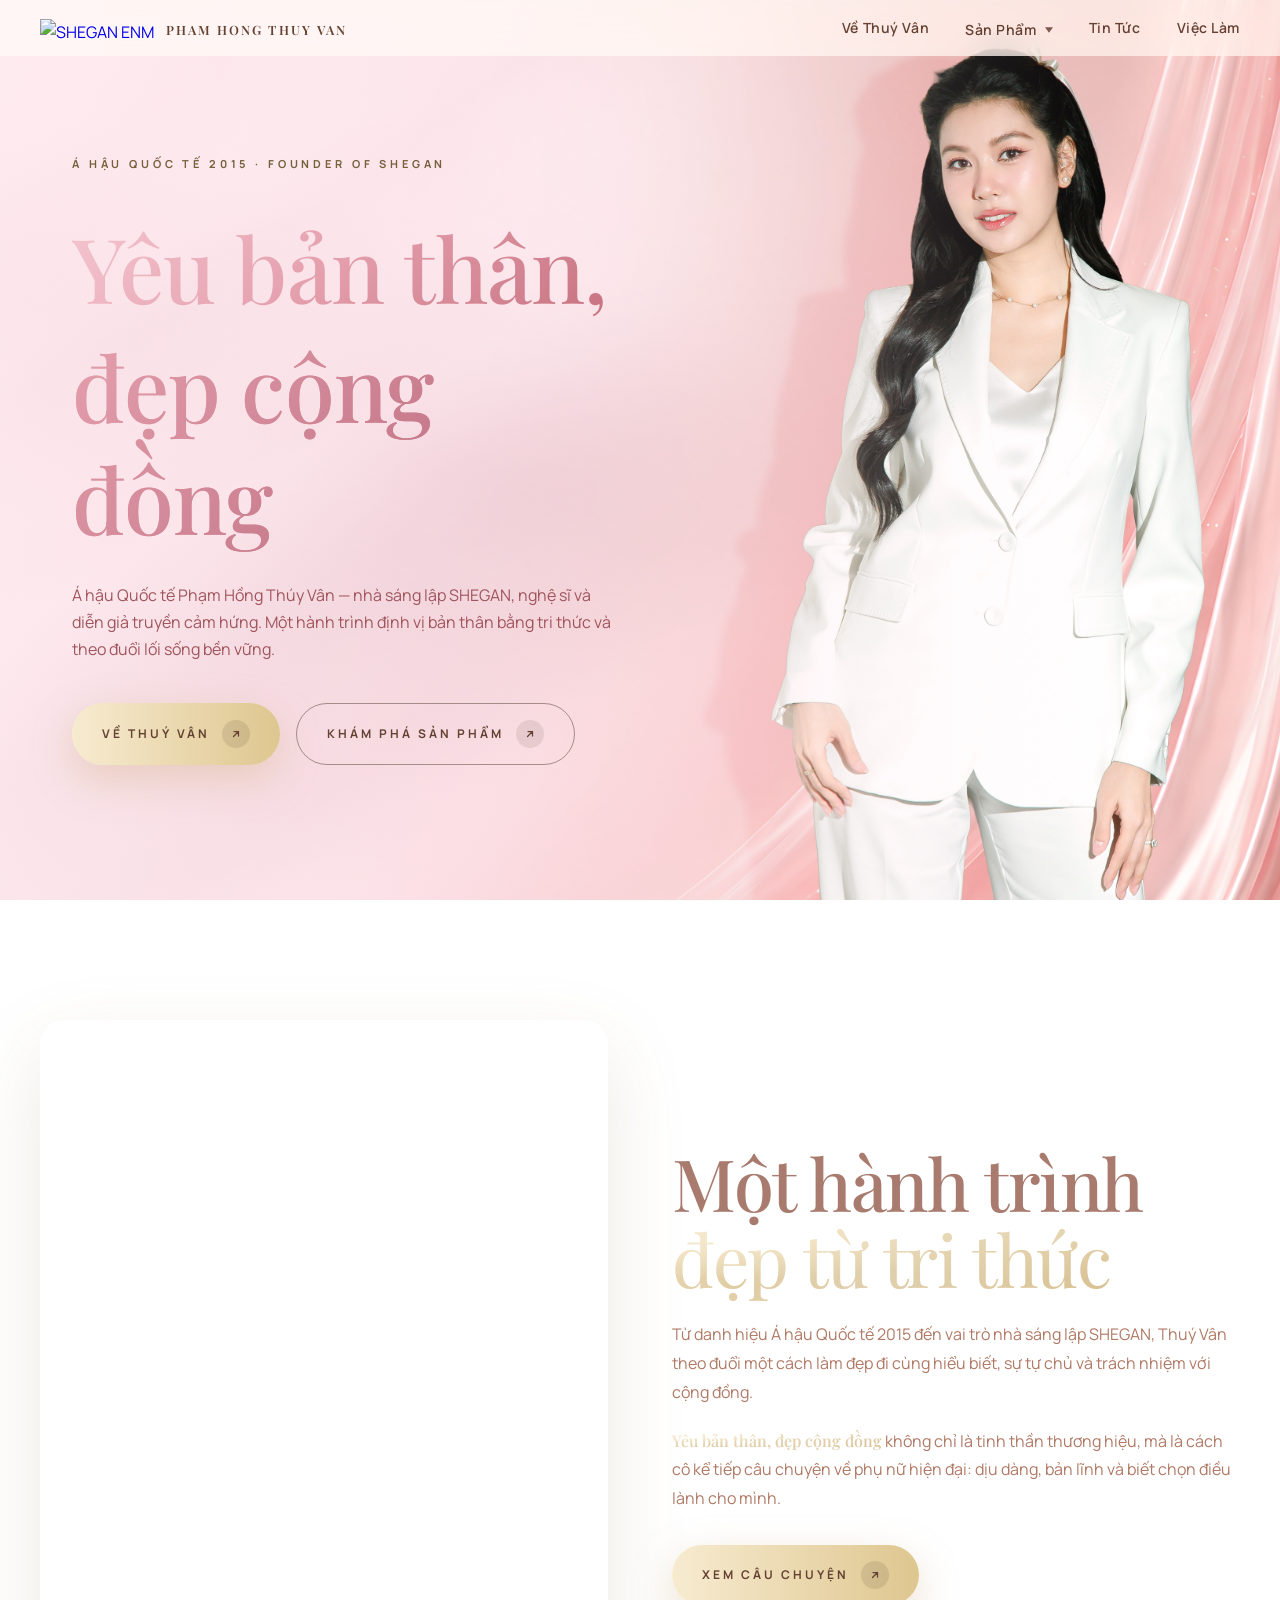
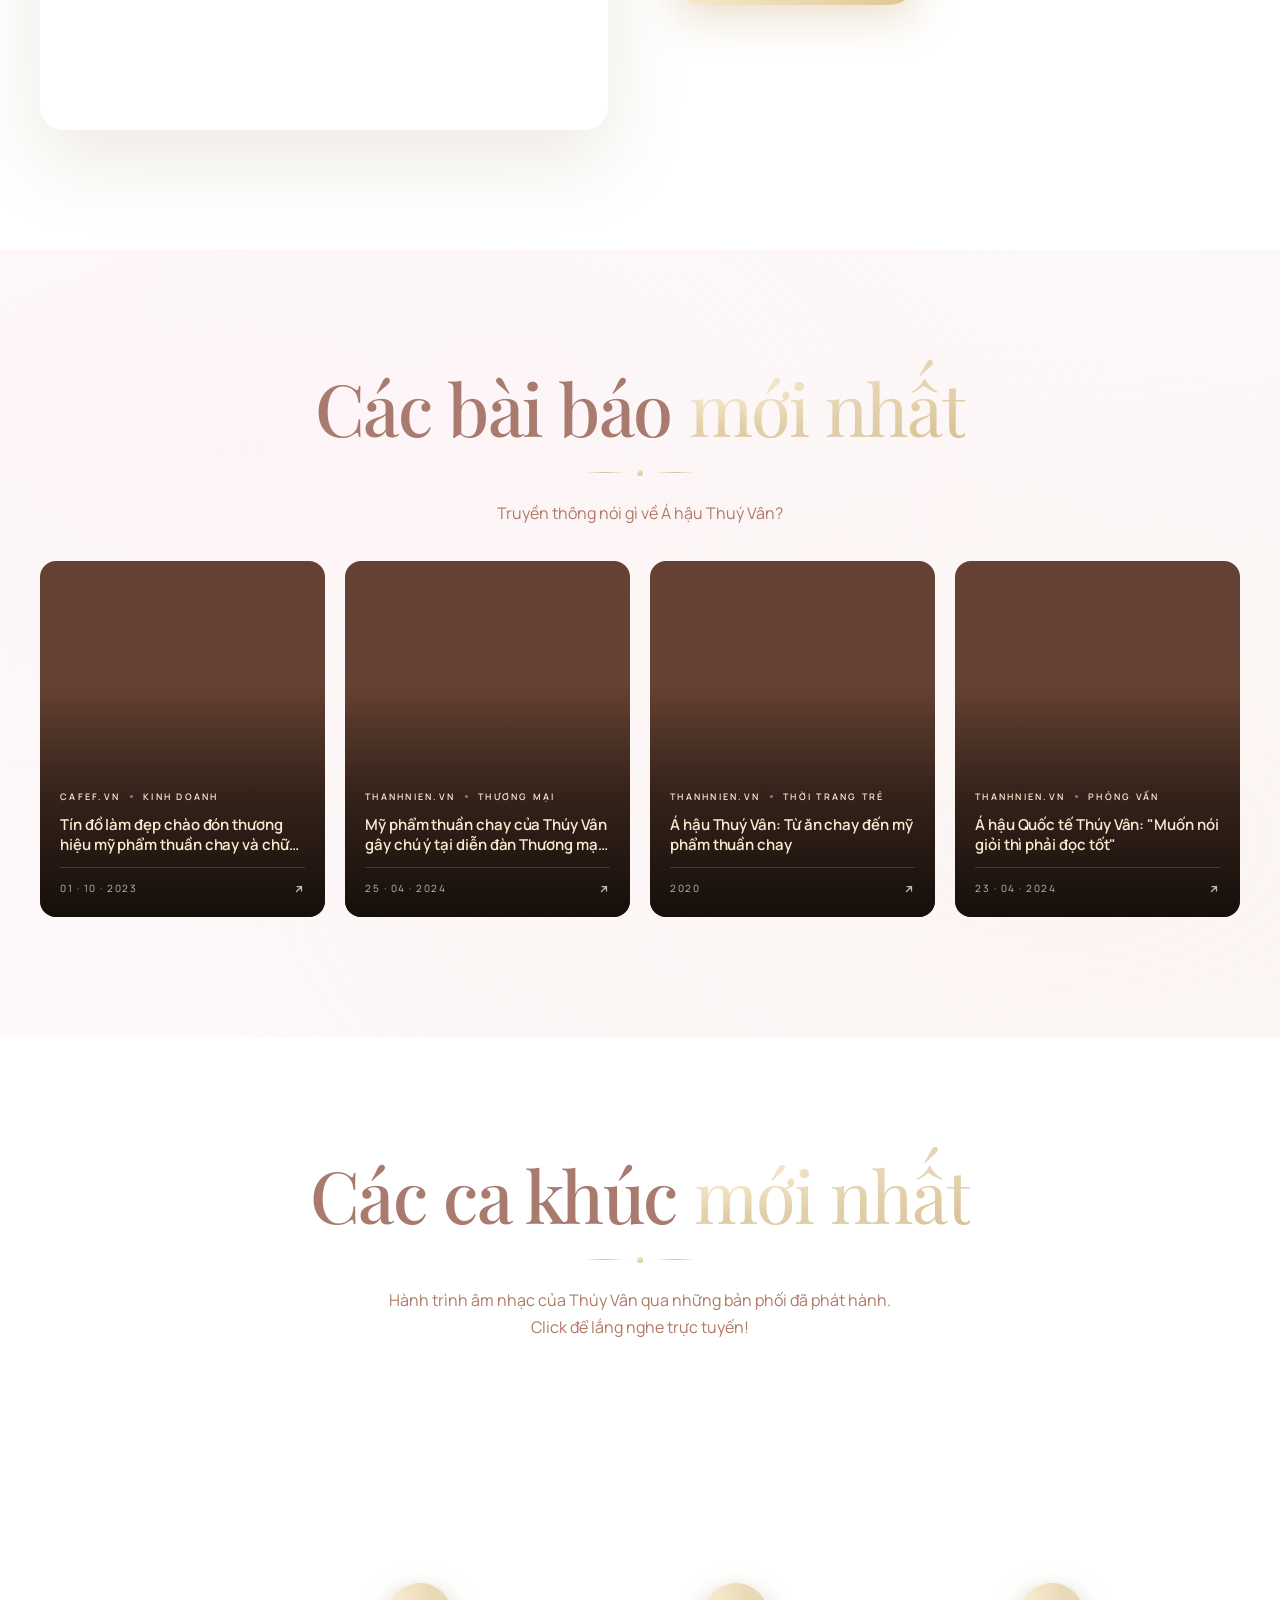
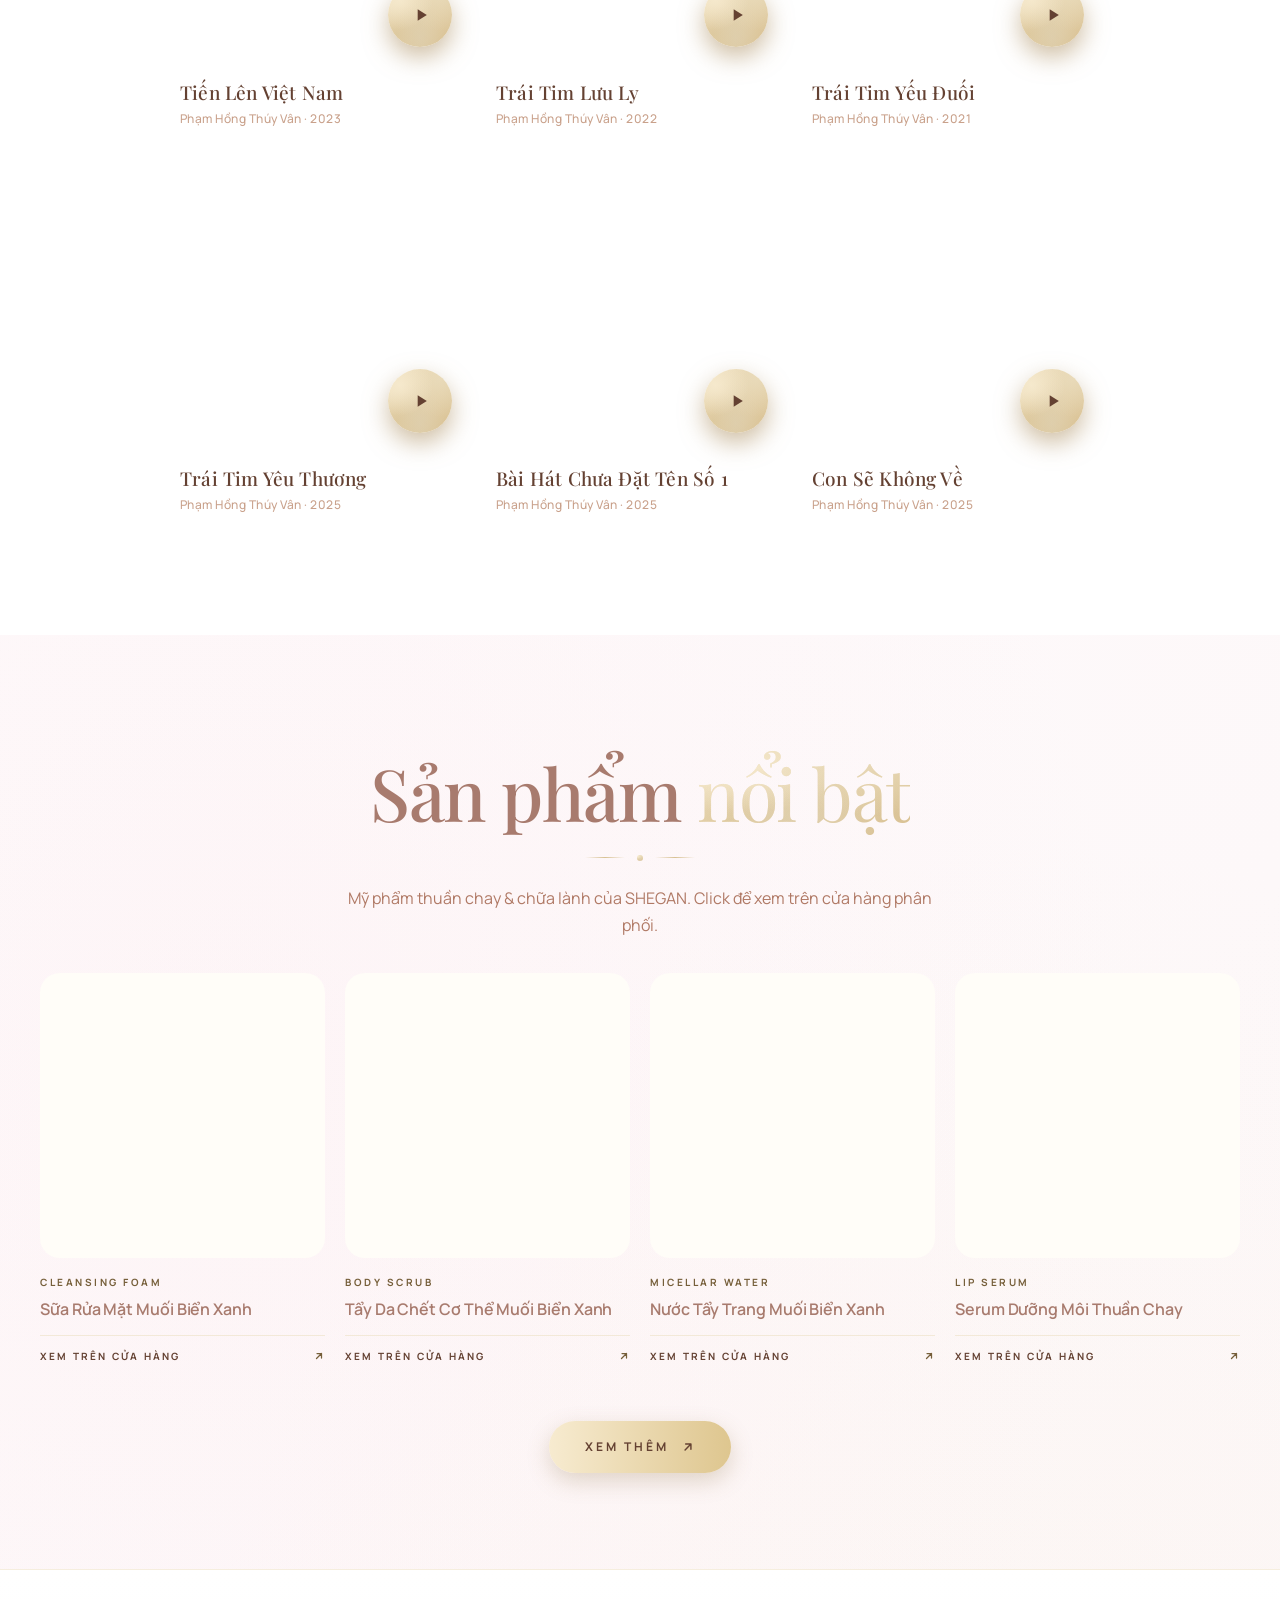
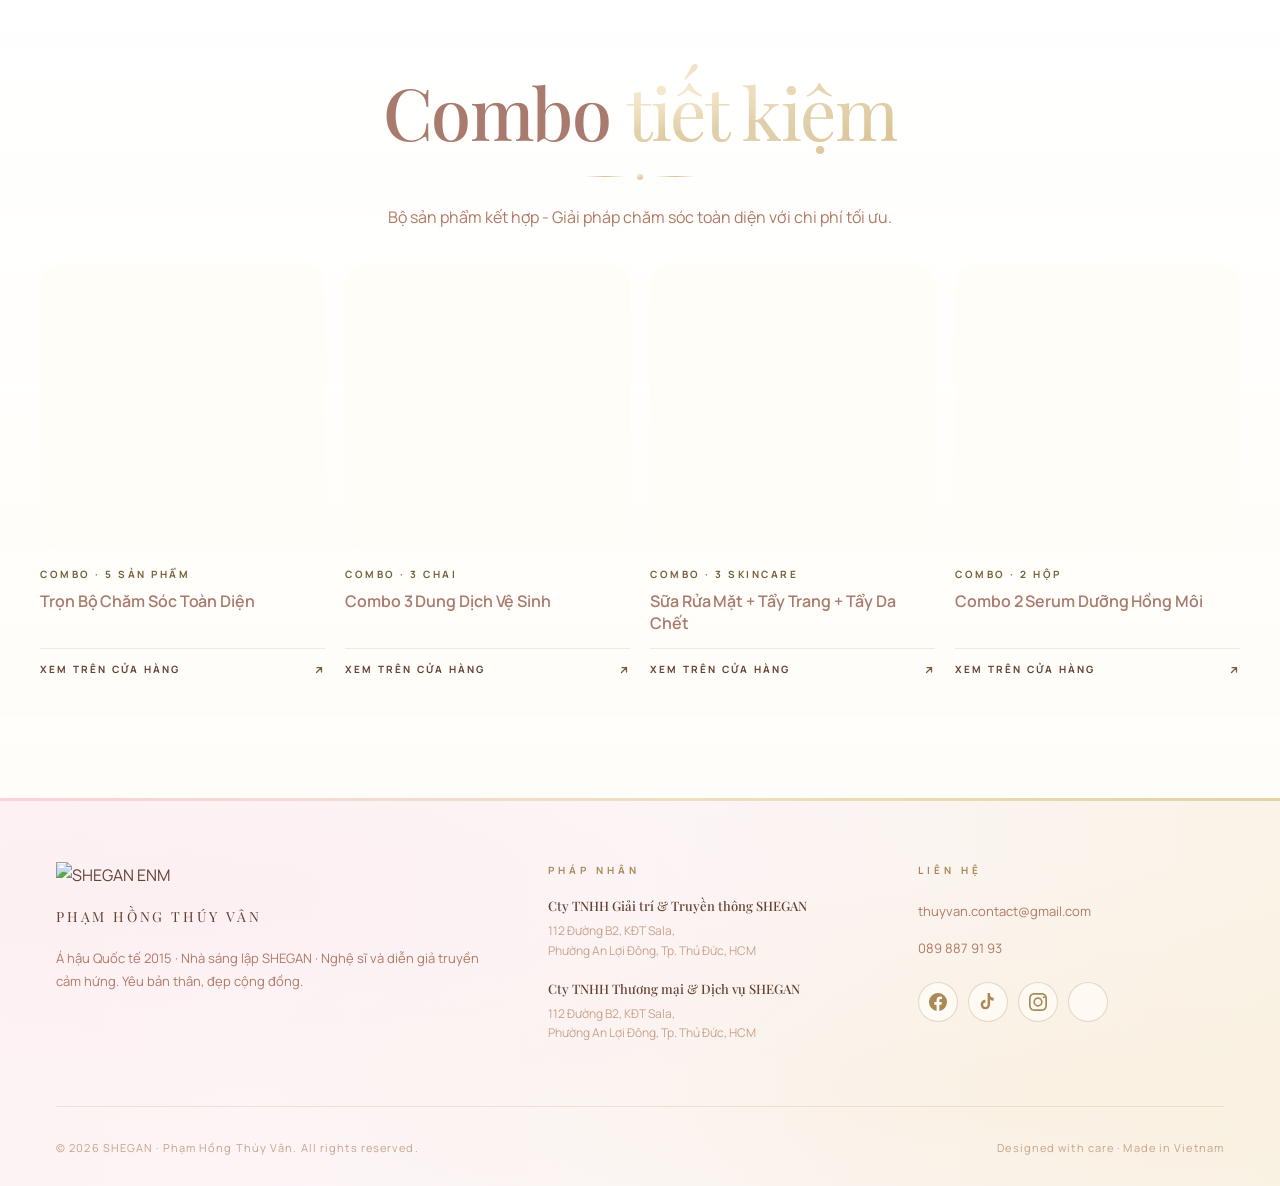
==== commit 2aa19383: "Rose-pink luxury palette + new banner + Nhà khởi nghiệp image - New home hero banner image (white su" ====
--- a/index.html
+++ b/index.html
@@ -146,16 +146,19 @@
     color: var(--antique-gold);
   }
   .hero-home h1 {
-    color: var(--antique-gold);
+    background: linear-gradient(135deg, #F5C8D2 0%, #E5A0AE 35%, #C97583 70%, #9C5366 100%);
+    -webkit-background-clip: text; background-clip: text;
+    color: transparent;
     text-shadow: none;
     font-size: clamp(48px, 7vw, 92px);
+    font-weight: 500;
   }
   .hero-home h1 em {
-    background: linear-gradient(135deg, #876B3F 0%, #4D3B23 100%);
+    background: linear-gradient(135deg, #E5A0AE 0%, #B36275 100%);
     -webkit-background-clip: text; background-clip: text;
     color: transparent;
   }
-  .hero-home .hero-banner-desc { color: var(--antique-gold); }
+  .hero-home .hero-banner-desc { color: var(--text); }
   /* Ghost CTA on light pink — switch from pearl/cream to brown so it stands out */
   .hero-home .cta-ghost {
     color: var(--warm-brown);
@@ -338,24 +341,24 @@
      pointer-events: none so the card-wide click handler always fires. */
   .home-section .music-play {
     position: absolute;
-    right: 14px; bottom: 14px;
-    width: 52px; height: 52px;
+    right: 16px; bottom: 16px;
+    width: 64px; height: 64px;
     border-radius: 50%;
     background: var(--mesh-gold);
     color: var(--deep-brown);
     border: none;
     display: flex; align-items: center; justify-content: center;
-    box-shadow: 0 8px 20px rgba(168, 137, 87, 0.55);
+    box-shadow: 0 10px 24px rgba(168, 137, 87, 0.55);
     cursor: pointer;
     pointer-events: none;
     transition: transform 0.3s ease, box-shadow 0.3s ease;
   }
   .home-section .music-card:hover .music-play {
     transform: translateY(-4px);
-    box-shadow: 0 14px 26px rgba(168, 137, 87, 0.65);
+    box-shadow: 0 16px 30px rgba(168, 137, 87, 0.65);
   }
   .home-section .music-play svg {
-    width: 16px; height: 16px; fill: currentColor; margin-left: 2px;
+    width: 20px; height: 20px; fill: currentColor; margin-left: 2px;
   }
   .home-section .music-play .icon-pause { display: none; margin-left: 0; }
   /* Spotify-style "now playing" state — pulsing button + title goes gold. */
@@ -404,7 +407,7 @@
 
   @media (max-width: 900px) {
     .home-section .music-grid { grid-template-columns: repeat(2, 1fr); gap: 22px 14px; }
-    .home-section .music-play { width: 44px; height: 44px; right: 10px; bottom: 10px; }
+    .home-section .music-play { width: 52px; height: 52px; right: 12px; bottom: 12px; }
     .home-section .music-title { font-size: 16px; }
     .home-section .music-meta { font-size: 11px; }
   }
@@ -447,7 +450,7 @@
     line-height: 1.05;
     letter-spacing: -0.02em;
     margin: 0 0 24px;
-    color: var(--text);
+    color: var(--heading);
     font-weight: 500;
     max-width: 760px;
     text-wrap: balance;
@@ -482,41 +485,63 @@
     .header-menu { gap: 16px; flex-wrap: wrap; }
     .header-menu a { font-size: 13px; font-weight: 700; }
     .hero-home {
-      padding: 86px 24px 48px;
-      min-height: 80vh;
-      min-height: 80svh;
+      padding: 86px 24px 40px;
+      min-height: 92vh;
+      min-height: 92svh;
       grid-template-columns: 1fr;
-      gap: 40px;
-      align-items: center;
-      /* Light baby-pink overlay on mobile so brown text contrasts on any photo region.
-         Position shifted right so the subject (Thúy Vân) stays in frame. */
+      gap: 0;
+      align-items: end;
+      /* Gradient only kicks in from ~60% downward so the subject (top portion
+         of the photo) stays visible; bottom area gets enough pink for text. */
       background:
-        linear-gradient(180deg, rgba(255, 235, 240, 0.55) 0%, rgba(252, 224, 232, 0.85) 100%),
+        linear-gradient(180deg,
+          rgba(255, 235, 240, 0) 0%,
+          rgba(255, 235, 240, 0) 55%,
+          rgba(255, 235, 240, 0.4) 75%,
+          rgba(252, 224, 232, 0.9) 100%),
         url('assets/beauty/home-hero-pink.webp') 78% top / cover no-repeat;
     }
-    /* Hero text — rich bronze on light pink, no drop shadow */
+    /* Hero text — rich bronze on light pink, smaller + compact on mobile */
     .hero-banner-eyebrow { filter: none; }
     .hero-home .hero-banner-eyebrow {
       background: none !important;
       -webkit-background-clip: initial !important; background-clip: initial !important;
       color: var(--antique-gold) !important;
+      font-size: 10px !important;
+      letter-spacing: 0.3em !important;
+      margin-bottom: 14px !important;
     }
     .hero-home h1 {
-      color: var(--antique-gold);
-      text-shadow: none;
-    }
-    .hero-home h1 em {
-      background: linear-gradient(135deg, #876B3F 0%, #4D3B23 100%) !important;
+      background: linear-gradient(135deg, #F5C8D2 0%, #E5A0AE 35%, #C97583 70%, #9C5366 100%) !important;
       -webkit-background-clip: text !important;
       background-clip: text !important;
       -webkit-text-fill-color: transparent !important;
       color: transparent !important;
       text-shadow: none;
+      font-size: 42px !important;
+      font-weight: 500 !important;
+      margin-bottom: 14px !important;
+      line-height: 1.3 !important;
+      padding-bottom: 0.15em;
+    }
+    .hero-home h1 em {
+      background: linear-gradient(135deg, #E5A0AE 0%, #B36275 100%) !important;
+      -webkit-background-clip: text !important;
+      background-clip: text !important;
+      -webkit-text-fill-color: transparent !important;
+      color: transparent !important;
+      text-shadow: none;
     }
     .hero-home .hero-banner-desc {
-      color: var(--antique-gold);
+      color: var(--text);
       text-shadow: none;
-    }
+      font-size: 14px;
+      line-height: 1.6;
+      margin-bottom: 22px;
+    }
+    .hero-home .hero-banner-cta { gap: 10px; }
+    .hero-home .cta-primary,
+    .hero-home .cta-ghost { padding: 13px 22px; font-size: 11px; letter-spacing: 0.22em; }
     .hero-home-image {
       max-width: 100%;
       aspect-ratio: 4 / 5;
--- a/style.css
+++ b/style.css
@@ -17,8 +17,8 @@
     --cream: #FAF3E7;
     --porcelain: #FFFDF8;
 
-    --warm-brown: #3E2E1F;
-    --deep-brown: #2E2014;       /* Browner — was #1F1610, looked almost black */
+    --warm-brown: #644132;       /* Terracotta brown — main text/heading tone */
+    --deep-brown: #644132;       /* Same — replaces former near-black browns */
     --midnight: #0F0A07;         /* Reserved for non-text uses (button bg, dark accents) */
 
     /* Baby pink palette — paired with champagne for rose-gold vibe */
@@ -27,20 +27,29 @@
     --rose: #F8DDDF;
     --rose-deep: #E5B8C0;
 
-    --text: #3E2E1F;          /* Brown body text — không dùng #000 đen */
-    --text-soft: #574029;
-    --text-muted: #7E6A52;
+    --text: #A0545C;          /* Warm brown body text — no pure #000 */
+    --text-soft: #B07965;     /* Lighter rust for sub-text */
+    --text-muted: #C9A18B;    /* Even lighter for captions / meta */
+    --heading: #A87B6E;       /* Rose-red — solid (non-gradient) titles */
     --white: #FFFFFF;
     --border: #E9D9BA;
     --border-soft: #F3E9D8;
 
-    /* Signature mesh gradient — iridescent champagne */
+    /* Signature mesh gradient — iridescent champagne (decorative use only) */
     --mesh-gold:
       radial-gradient(at 18% 25%, rgba(247, 235, 208, 0.86) 0%, transparent 45%),
       radial-gradient(at 82% 15%, rgba(234, 221, 190, 0.72) 0%, transparent 50%),
       radial-gradient(at 50% 85%, rgba(222, 208, 177, 0.66) 0%, transparent 55%),
       radial-gradient(at 15% 80%, rgba(215, 193, 147, 0.55) 0%, transparent 40%),
       linear-gradient(135deg, #F1E3C4 0%, #D8C092 100%);
+
+    /* Soft baby-pink mesh — luxury text gradient (paired with bg-clip: text) */
+    --mesh-rose:
+      radial-gradient(at 18% 25%, rgba(248, 215, 222, 0.9) 0%, transparent 45%),
+      radial-gradient(at 82% 15%, rgba(228, 165, 178, 0.72) 0%, transparent 50%),
+      radial-gradient(at 50% 85%, rgba(195, 125, 140, 0.6) 0%, transparent 55%),
+      radial-gradient(at 15% 80%, rgba(170, 95, 110, 0.5) 0%, transparent 40%),
+      linear-gradient(135deg, #F5C8D2 0%, #9C5366 100%);
 
     --mesh-gold-subtle:
       radial-gradient(at 15% 20%, rgba(247, 235, 208, 0.32) 0%, transparent 48%),
@@ -72,7 +81,7 @@
     font-family: var(--font-body);
     font-weight: 400;
     font-size: 16px;
-    color: var(--text);
+    color: var(--heading);
     background:
       radial-gradient(ellipse at 8% 5%, rgba(247, 235, 208, 0.25) 0%, transparent 38%),
       radial-gradient(ellipse at 92% 95%, rgba(234, 221, 190, 0.2) 0%, transparent 42%),
@@ -138,7 +147,7 @@
   }
   .topnav ul { display: flex; gap: 28px; list-style: none; }
   .topnav a {
-    color: var(--text); text-decoration: none;
+    color: var(--heading); text-decoration: none;
     font-size: 11px; letter-spacing: 0.2em; text-transform: uppercase;
     font-weight: 500; transition: all 0.4s cubic-bezier(0.4, 0, 0.2, 1);
     position: relative;
@@ -318,7 +327,7 @@
   }
   .section-title {
     font-size: clamp(42px, 6vw, 72px);
-    color: var(--text); margin-bottom: 20px;
+    color: var(--heading); margin-bottom: 20px;
     letter-spacing: -0.02em; line-height: 1.05;
   }
   .section-title em {
@@ -459,7 +468,7 @@
   .type-sample-heading {
     font-family: var(--font-heading);
     font-size: clamp(48px, 7vw, 96px);
-    line-height: 0.95; color: var(--text);
+    line-height: 0.95; color: var(--heading);
     margin-bottom: 16px; font-weight: 500;
     letter-spacing: -0.02em;
   }
@@ -487,7 +496,7 @@
   }
   .type-sample-body {
     font-family: var(--font-body);
-    font-size: 18px; line-height: 1.85; color: var(--text);
+    font-size: 18px; line-height: 1.85; color: var(--heading);
     max-width: 720px; font-weight: 300;
   }
   .type-sample-body .accent {
@@ -517,7 +526,7 @@
     font-size: 9px; letter-spacing: 0.3em; text-transform: uppercase;
     color: var(--royal-gold); font-weight: 700;
   }
-  .scale-preview { font-family: var(--font-heading); color: var(--text); }
+  .scale-preview { font-family: var(--font-heading); color: var(--heading); }
   .scale-specs {
     font-size: 11px; color: var(--text-muted);
     letter-spacing: 0.08em; font-family: 'Courier New', monospace;
@@ -545,7 +554,7 @@
   }
   .weight-sample {
     font-family: var(--font-body); font-size: 40px;
-    color: var(--text); margin-bottom: 12px;
+    color: var(--heading); margin-bottom: 12px;
     transition: all 0.4s ease;
   }
   .weight-name {
@@ -757,7 +766,7 @@
     -webkit-background-clip: text; background-clip: text;
     color: transparent; font-weight: 600;
   }
-  .comp-sub-title { font-size: 26px; font-weight: 500; color: var(--text); }
+  .comp-sub-title { font-size: 26px; font-weight: 500; color: var(--heading); }
   .comp-sub-title em {
     font-style: italic; font-weight: 400;
     background: var(--mesh-gold);
@@ -783,7 +792,7 @@
     border: 1.5px solid var(--border-soft);
     background: var(--porcelain);
     font-family: var(--font-body); font-size: 14px;
-    color: var(--text); border-radius: 14px;
+    color: var(--heading); border-radius: 14px;
     transition: all 0.4s ease; outline: none;
     font-weight: 400;
   }
@@ -917,7 +926,7 @@
     font-weight: 500;
   }
   .form-a-wrap.dark .form-a-title { color: var(--ivory); }
-  .form-a-wrap.light .form-a-title { color: var(--text); }
+  .form-a-wrap.light .form-a-title { color: var(--heading); }
   .form-a-title em {
     font-style: italic; font-weight: 400;
     background: var(--mesh-gold);
@@ -951,7 +960,7 @@
   .form-a-wrap.light .float-field input,
   .form-a-wrap.light .float-field textarea,
   .form-a-wrap.light .float-field select {
-    color: var(--text);
+    color: var(--heading);
     border-bottom: 1px solid var(--border-soft);
   }
   .float-field select {
@@ -1122,7 +1131,7 @@
     background: transparent; border: none;
     padding: 14px 12px 14px 0;
     font-family: var(--font-body); font-size: 14px;
-    color: var(--text); outline: none;
+    color: var(--heading); outline: none;
     font-weight: 400;
   }
   .form-c-pill input::placeholder { color: var(--text-muted); font-weight: 400; }
@@ -1230,7 +1239,7 @@
     font-family: var(--font-heading);
     font-size: 19px; font-weight: 500;
     margin-bottom: 6px;
-    color: var(--text);
+    color: var(--heading);
   }
   .form-d-item-content label.q em {
     font-style: italic;
@@ -1252,7 +1261,7 @@
     border: 1.5px solid #D9C8A8;
     padding: 14px 18px;
     font-family: var(--font-body); font-size: 14px;
-    color: var(--text);
+    color: var(--heading);
     border-radius: 14px;
     outline: none;
     transition: all 0.3s ease;
@@ -1364,7 +1373,7 @@
     font-family: var(--font-body);
     font-size: 16px; font-weight: 600;
     line-height: 1.35; letter-spacing: -0.005em;
-    color: var(--text);
+    color: var(--heading);
     margin-bottom: 14px;
     flex: 1;
   }
@@ -1417,7 +1426,7 @@
     font-family: var(--font-body);
     font-size: 22px; font-weight: 700;
     line-height: 1.3; letter-spacing: -0.01em;
-    color: var(--text);
+    color: var(--heading);
     margin-bottom: 12px;
   }
   .course-a-card h4 em { font-style: normal; color: inherit; }
@@ -1563,7 +1572,7 @@
     font-family: var(--font-body);
     font-size: 24px; font-weight: 500;
     line-height: 1.4;
-    color: var(--text);
+    color: var(--heading);
     letter-spacing: -0.01em;
     margin-bottom: 18px;
   }
@@ -1579,7 +1588,7 @@
     font-family: var(--font-body);
     font-size: 16px; font-weight: 700;
     letter-spacing: -0.005em;
-    color: var(--text);
+    color: var(--heading);
     margin-bottom: 4px;
   }
   .testi-person-role {
@@ -1688,7 +1697,7 @@
     font-size: 20px; font-weight: 700;
     letter-spacing: -0.01em;
     line-height: 1.3;
-    color: var(--text);
+    color: var(--heading);
     margin-bottom: 10px;
   }
   .event-info p {
@@ -1928,7 +1937,7 @@
     font-family: var(--font-body);
     font-size: 19px; font-weight: 700;
     letter-spacing: -0.01em;
-    color: var(--text);
+    color: var(--heading);
     line-height: 1.3;
     margin-bottom: 16px;
   }
@@ -1943,7 +1952,7 @@
     font-family: var(--font-body);
     font-size: 26px; font-weight: 800;
     letter-spacing: -0.02em;
-    color: var(--text);
+    color: var(--heading);
   }
   .price-c-value .unit {
     font-family: var(--font-body);
@@ -2098,7 +2107,7 @@
     color: var(--royal-gold); margin-bottom: 8px;
     font-family: var(--font-body); font-weight: 700;
   }
-  .icon-spec p { font-size: 13px; color: var(--text); font-weight: 500; }
+  .icon-spec p { font-size: 13px; color: var(--heading); font-weight: 500; }
 
   /* ============ 8. IMAGERY ============ */
   .img-grid {
@@ -2199,7 +2208,7 @@
   }
   .voice-card h4 {
     font-size: 36px; margin-bottom: 6px;
-    font-weight: 500; color: var(--text);
+    font-weight: 500; color: var(--heading);
     position: relative; z-index: 1;
   }
   .voice-card .italic {
@@ -2271,7 +2280,7 @@
     color: transparent; font-weight: 600;
   }
   .bg-group-title {
-    font-size: 26px; font-weight: 500; color: var(--text);
+    font-size: 26px; font-weight: 500; color: var(--heading);
   }
   .bg-grid {
     display: grid; grid-template-columns: repeat(2, 1fr); gap: 24px;
@@ -2317,7 +2326,7 @@
   }
   .bg-item h4 {
     font-size: 22px; font-weight: 500;
-    margin-bottom: 8px; color: var(--text);
+    margin-bottom: 8px; color: var(--heading);
   }
   .bg-item > .bg-info > p {
     font-size: 14px; color: var(--text-soft);
@@ -2763,7 +2772,7 @@
     font-weight: 700;
     line-height: 1.3;
     letter-spacing: -0.01em;
-    color: var(--text);
+    color: var(--heading);
     margin-bottom: 12px;
     display: -webkit-box;
     -webkit-line-clamp: 2;
@@ -2882,7 +2891,7 @@
     font-size: 17px; font-weight: 700;
     letter-spacing: -0.01em;
     line-height: 1.35;
-    color: var(--text);
+    color: var(--heading);
     margin-bottom: 6px;
     display: -webkit-box;
     -webkit-line-clamp: 2;
@@ -2938,7 +2947,7 @@
     font-family: var(--font-heading);
     font-size: 19px;
     font-weight: 500;
-    color: var(--text);
+    color: var(--heading);
     margin-bottom: 4px;
     line-height: 1.2;
   }
@@ -3069,7 +3078,7 @@
     font-size: 40px;
     line-height: 1.1;
     font-weight: 400;
-    color: var(--text);
+    color: var(--heading);
     margin-bottom: 24px;
     letter-spacing: -0.01em;
   }
@@ -3165,7 +3174,7 @@
     font-family: var(--font-heading);
     font-size: 18px;
     font-weight: 500;
-    color: var(--text);
+    color: var(--heading);
     margin-bottom: 6px;
     line-height: 1.3;
   }
@@ -3271,7 +3280,7 @@
     font-family: var(--font-heading);
     font-style: italic;
     font-size: 16px;
-    color: var(--text);
+    color: var(--heading);
     text-decoration: none;
   }
   .ext-icon-inline::after {
@@ -3324,7 +3333,7 @@
     font-size: 18px;
     line-height: 1.3;
     font-weight: 500;
-    color: var(--text);
+    color: var(--heading);
     margin-bottom: 18px;
   }
   .contact-block.dark h4 { color: var(--pearl); }
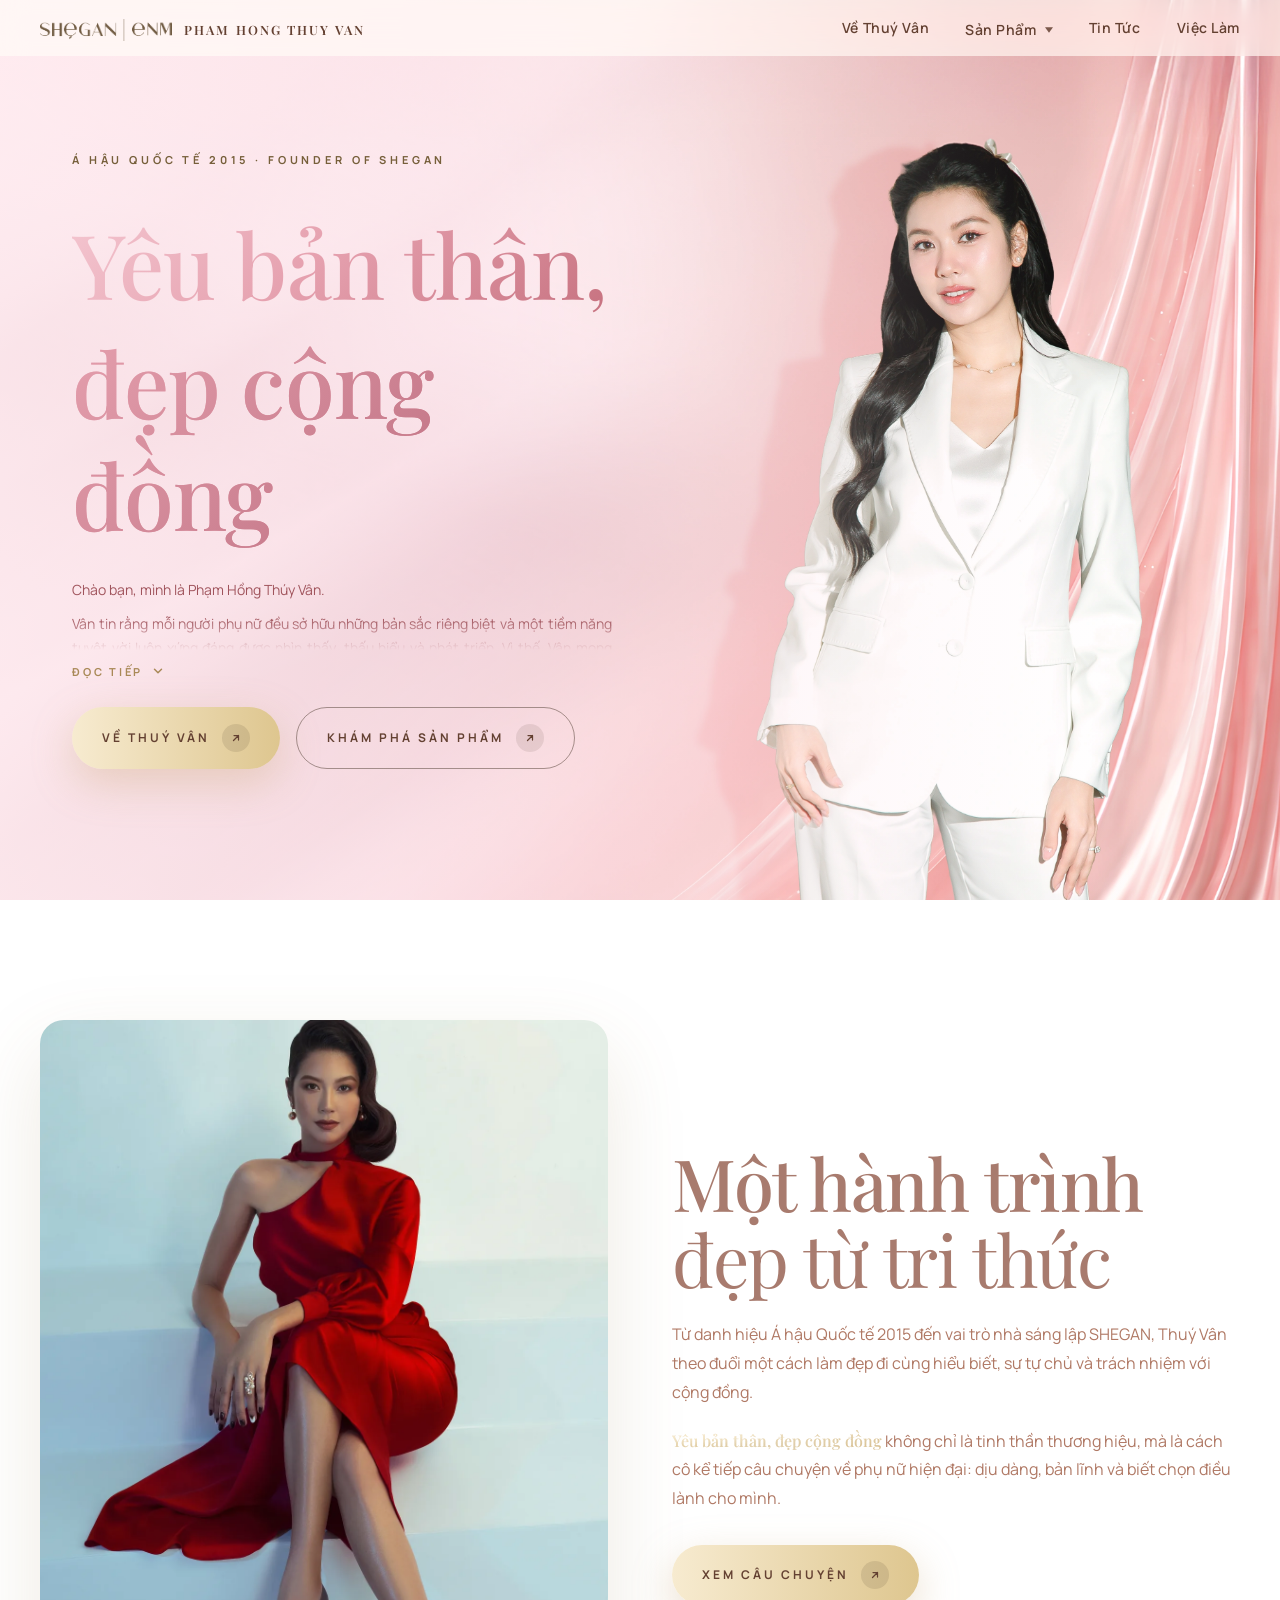
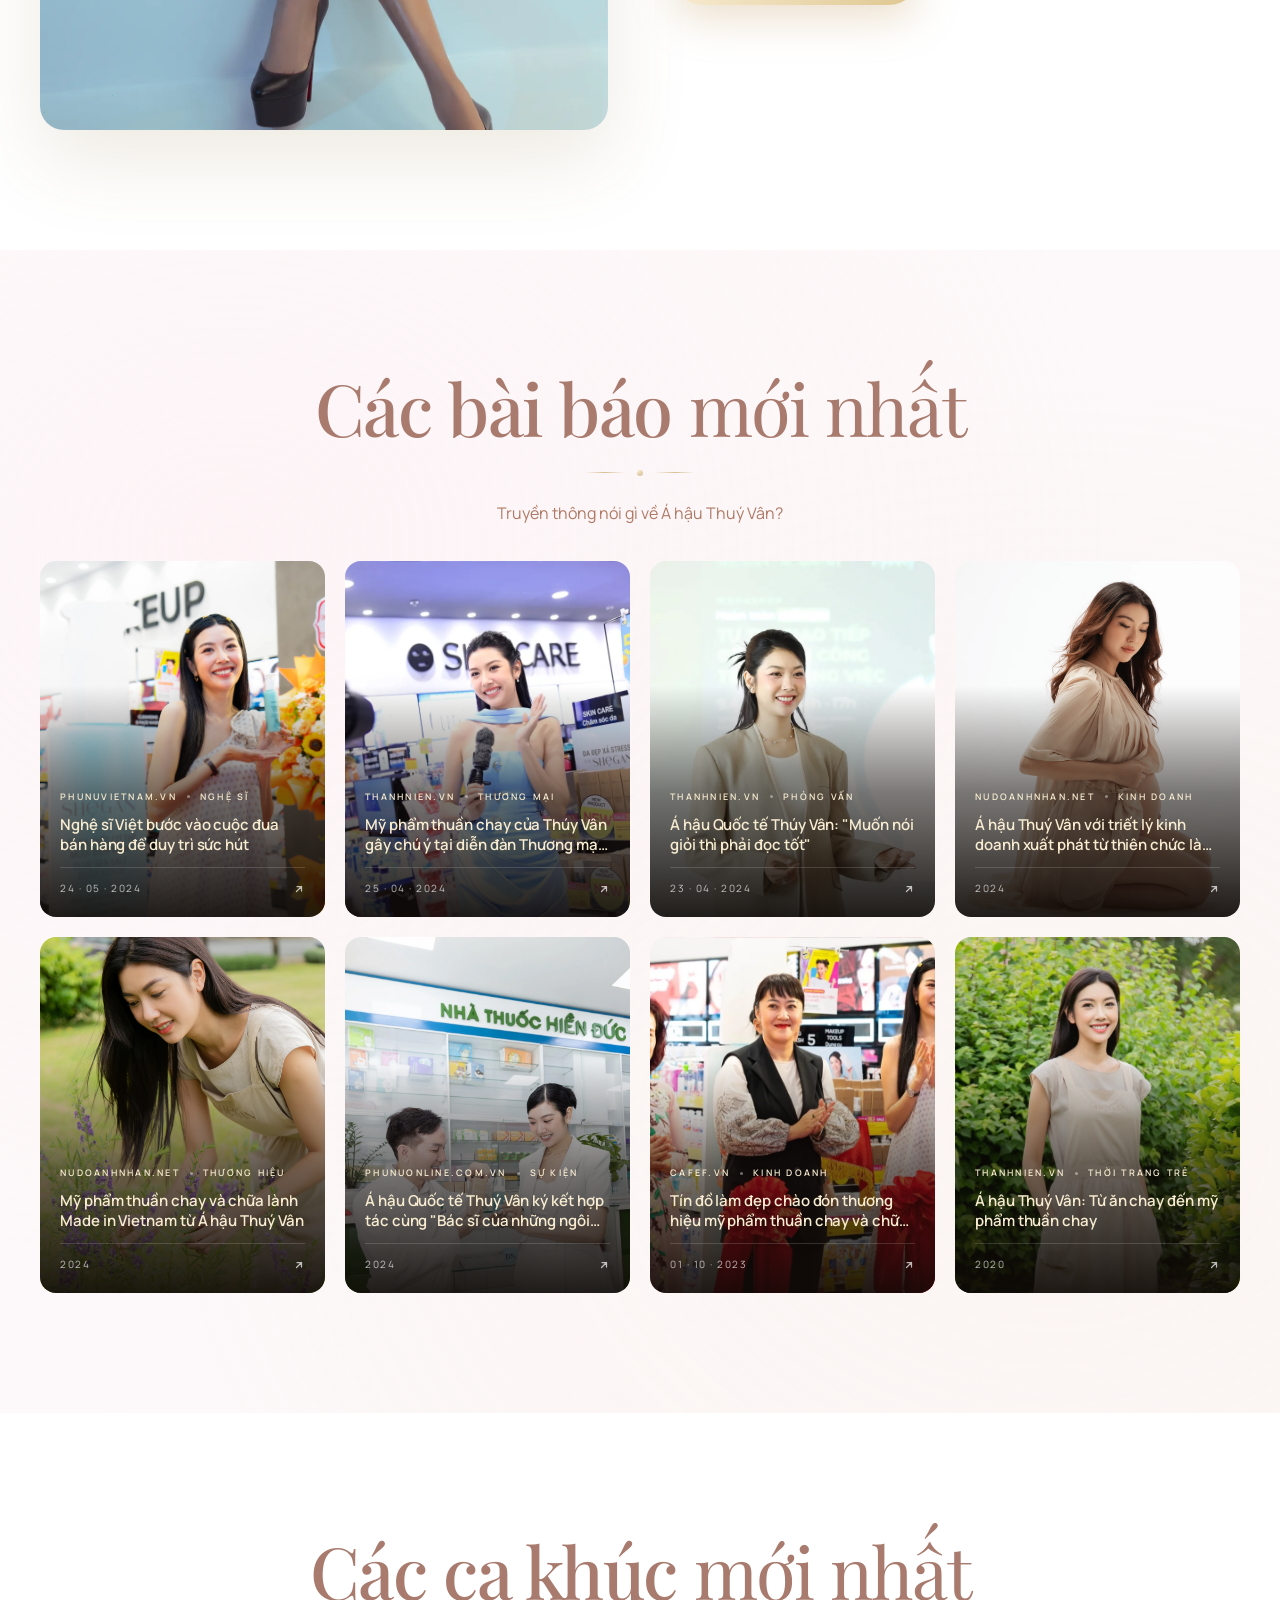
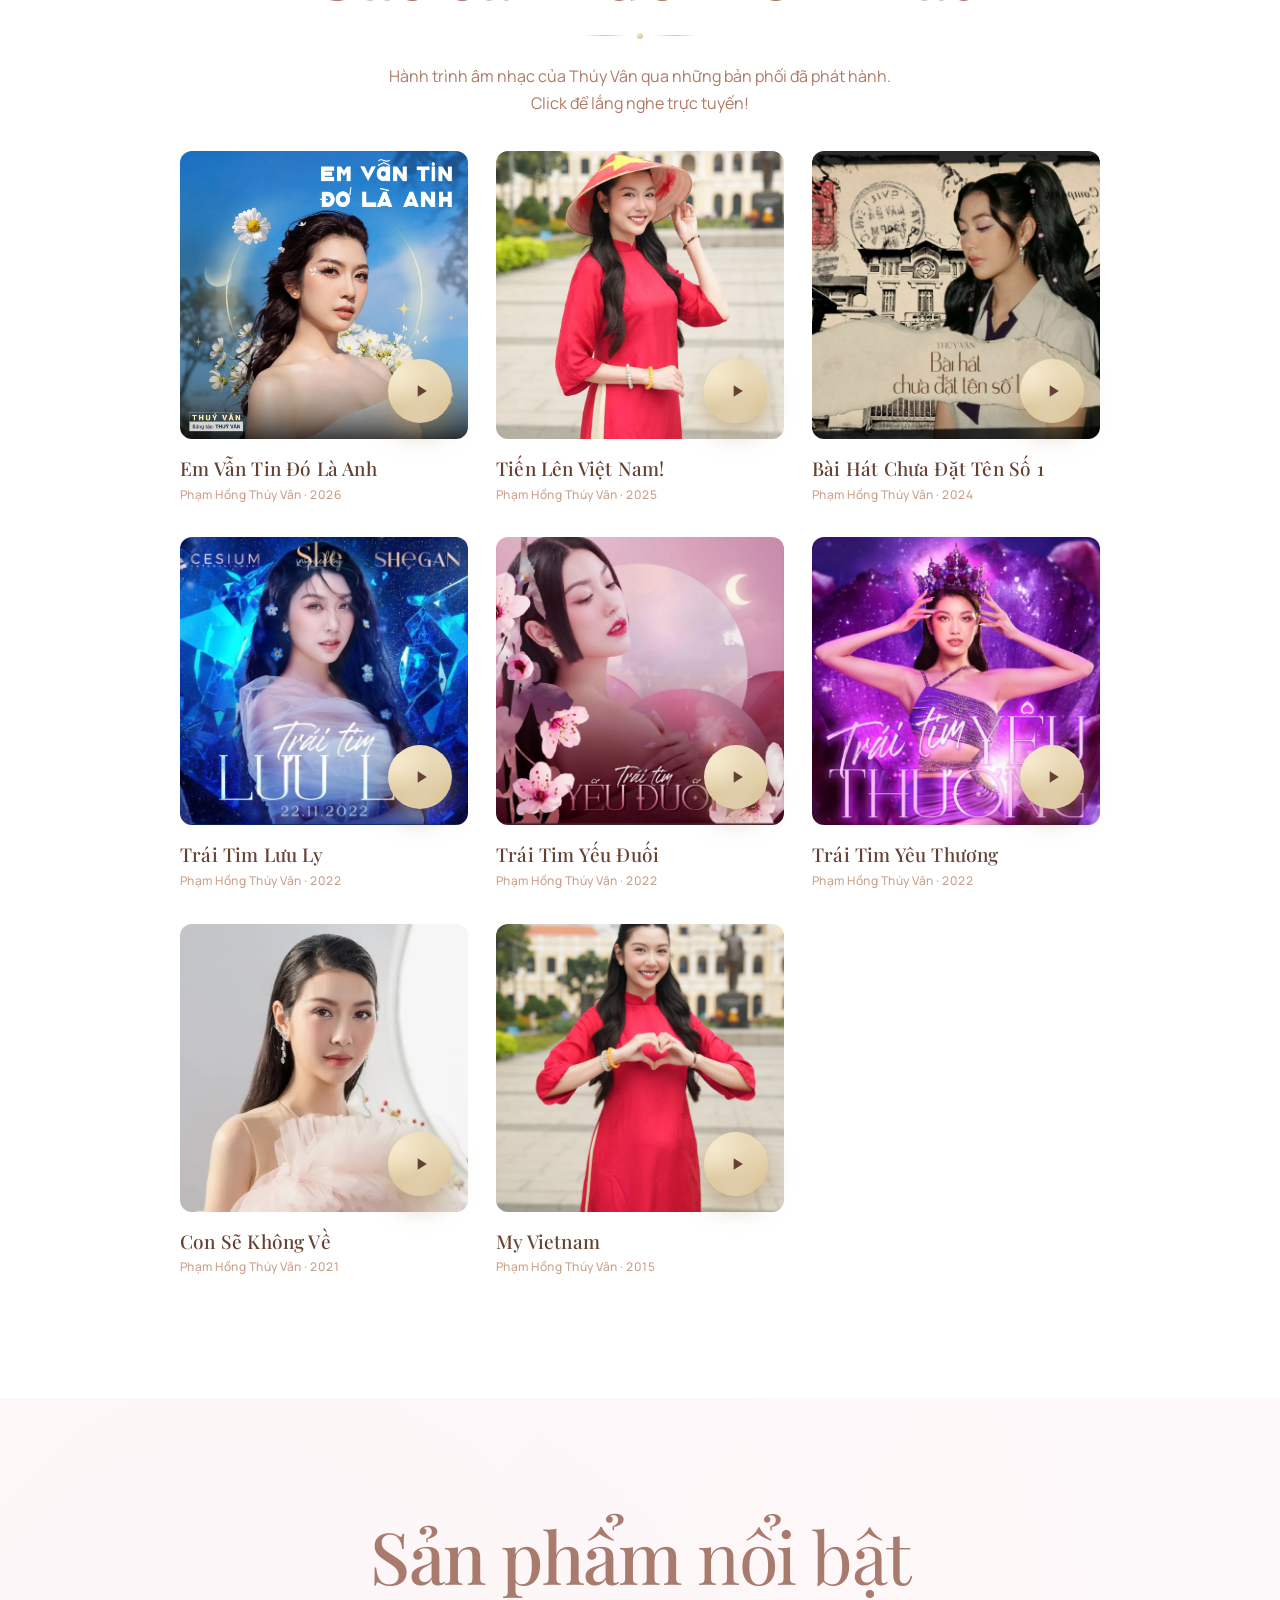
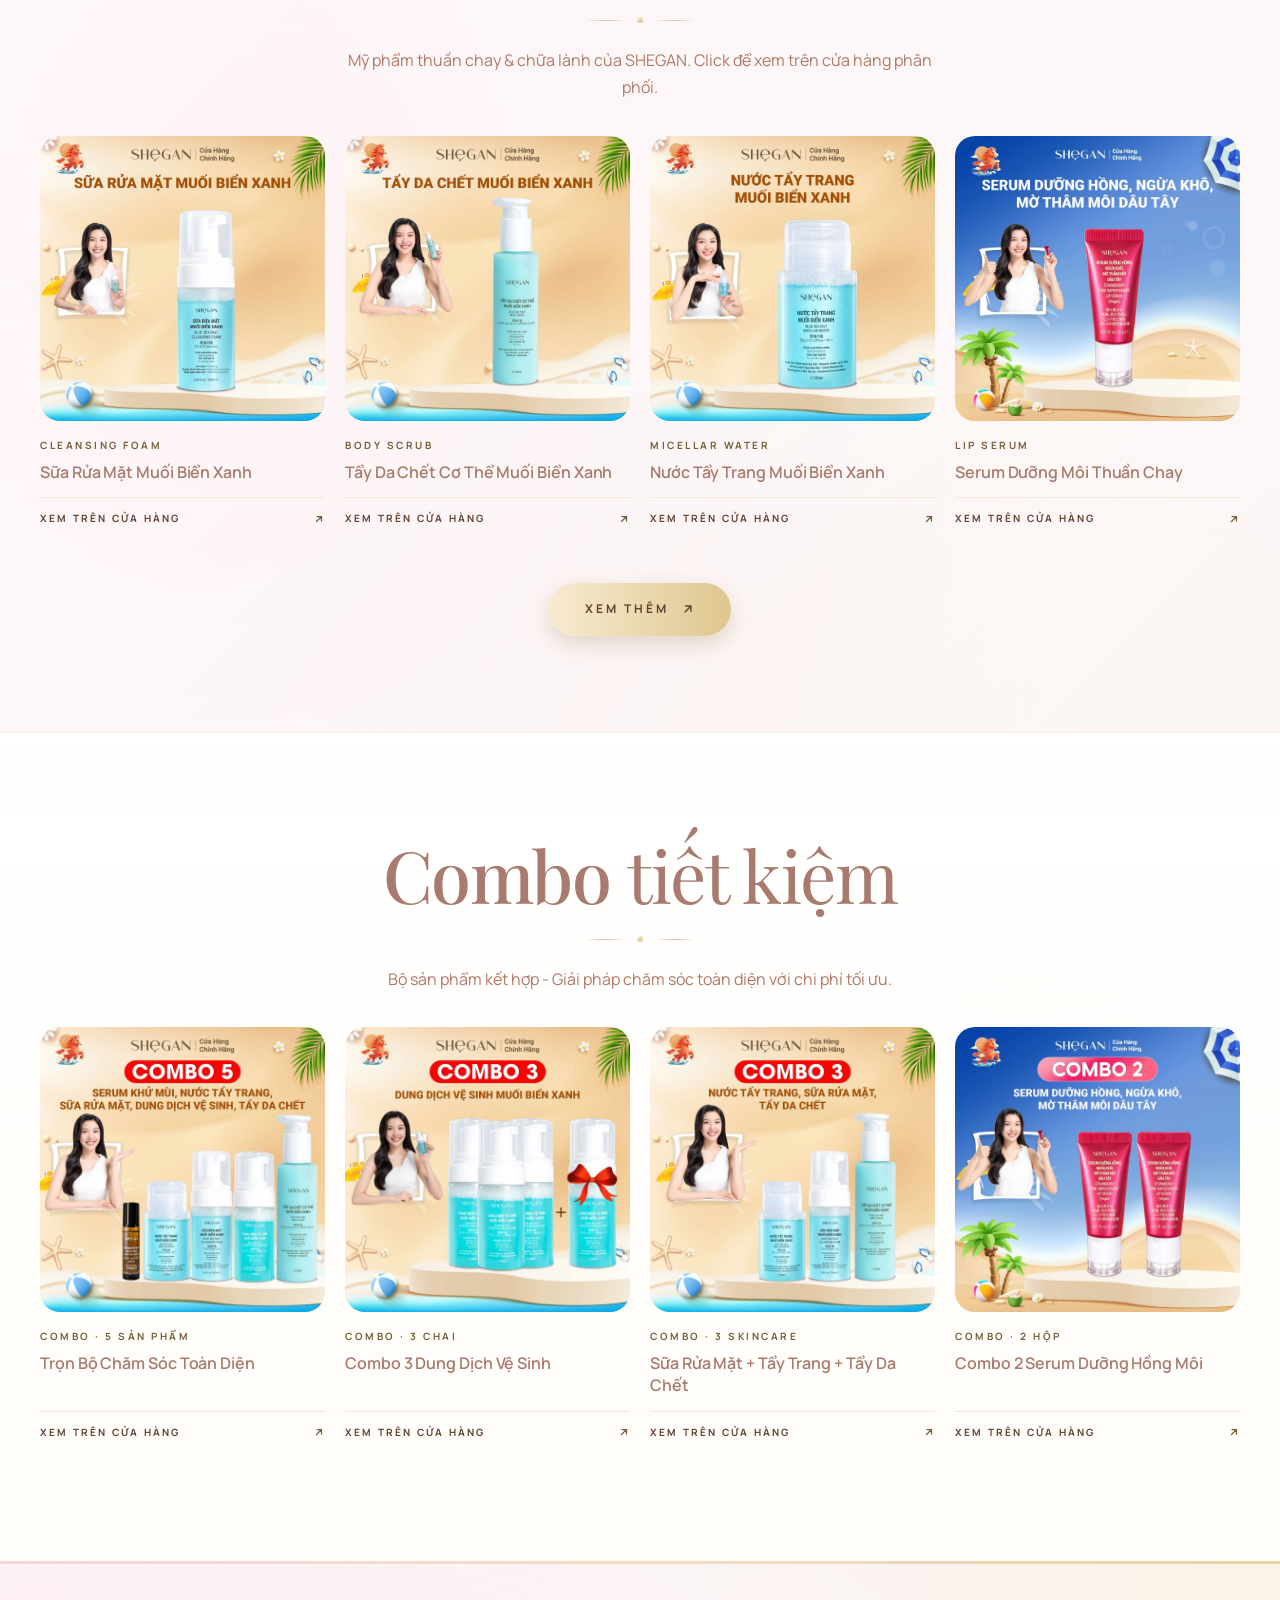
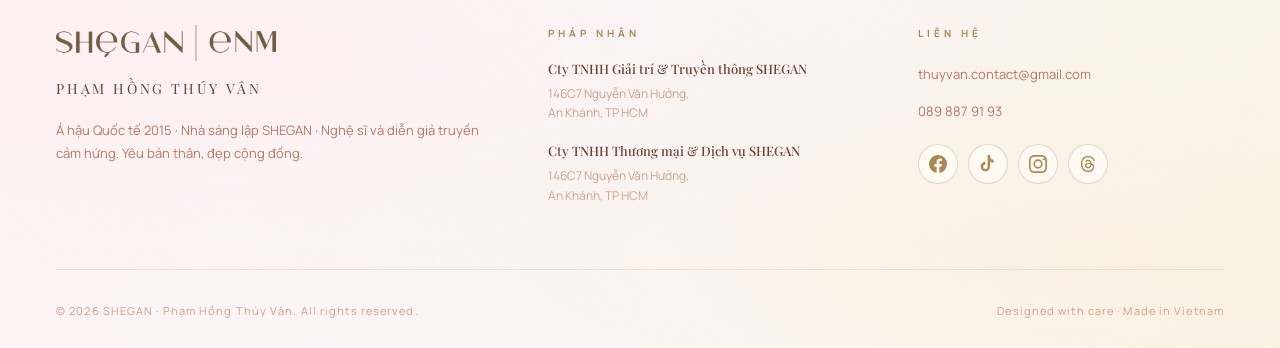
==== commit c5a6fbf5: "Move website files to root, remove outdated root duplicates Co-Authored-By: Claude Sonnet 4.6 <norep" ====
--- a/index.html
+++ b/index.html
@@ -137,7 +137,7 @@
         rgba(252, 224, 232, 0.65) 35%,
         rgba(252, 224, 232, 0.2) 65%,
         transparent 90%),
-      url('assets/beauty/home-hero-pink.webp') center center / cover no-repeat;
+      url('assets/beauty/home-hero-pink.webp') center top / cover no-repeat;
   }
   /* Text colors for light pink hero — rich bronze/antique-gold for contrast */
   .hero-home .hero-banner-eyebrow {
@@ -159,6 +159,71 @@
     color: transparent;
   }
   .hero-home .hero-banner-desc { color: var(--text); }
+
+  /* Hero bio — collapsible long content (3 lines clamp + Đọc tiếp toggle) */
+  .hero-bio {
+    font-size: 14px;
+    line-height: 1.7;
+    color: var(--text);
+    max-width: 540px;
+    margin: 0;
+    text-align: justify;
+    hyphens: auto;
+    box-sizing: border-box;
+  }
+  .hero-bio p { margin: 0 0 10px; }
+  .hero-bio p:last-child { margin-bottom: 0; }
+  .hero-bio ul { list-style: none; padding: 0; margin: 8px 0 12px; }
+  .hero-bio li {
+    position: relative;
+    padding-left: 16px;
+    margin-bottom: 8px;
+  }
+  .hero-bio li::before {
+    content: '·';
+    position: absolute; left: 0; top: -2px;
+    color: var(--royal-gold);
+    font-weight: 700; font-size: 20px;
+  }
+  .hero-bio strong { color: var(--heading); font-weight: 600; }
+  .hero-bio:not(.expanded) {
+    max-height: calc(1.7em * 3);
+    overflow: hidden;
+    -webkit-mask-image: linear-gradient(180deg, #000 55%, transparent 100%);
+    mask-image: linear-gradient(180deg, #000 55%, transparent 100%);
+  }
+  /* Expanded state: the block sits at 20px from viewport (same as h1 / CTAs)
+     and adds its own 20px inner padding so text inside is inset further from
+     the block edge — looks like a proper card. */
+  .hero-bio.expanded {
+    position: relative;
+    z-index: 1;
+    width: 100%;
+    max-width: 100%;
+    box-sizing: border-box;
+    padding: 20px;
+    margin: 0;
+    border-radius: 14px;
+    background: rgba(255, 245, 248, 0.72);
+    backdrop-filter: blur(8px) saturate(1.1);
+    -webkit-backdrop-filter: blur(8px) saturate(1.1);
+    box-shadow: 0 4px 18px rgba(168, 137, 87, 0.08);
+    transition: background 0.3s ease;
+  }
+  .bio-toggle {
+    background: none; border: 0; padding: 0;
+    margin: 14px 0 28px;
+    color: var(--royal-gold);
+    font-family: var(--font-body);
+    font-size: 11px; font-weight: 700;
+    letter-spacing: 0.25em; text-transform: uppercase;
+    cursor: pointer;
+    display: inline-flex; align-items: center; gap: 8px;
+    transition: color 0.25s ease;
+  }
+  .bio-toggle svg { transition: transform 0.3s ease; }
+  .bio-toggle[aria-expanded="true"] svg { transform: rotate(180deg); }
+  .bio-toggle:hover { color: var(--antique-gold); }
   /* Ghost CTA on light pink — switch from pearl/cream to brown so it stands out */
   .hero-home .cta-ghost {
     color: var(--warm-brown);
@@ -408,8 +473,8 @@
   @media (max-width: 900px) {
     .home-section .music-grid { grid-template-columns: repeat(2, 1fr); gap: 22px 14px; }
     .home-section .music-play { width: 52px; height: 52px; right: 12px; bottom: 12px; }
-    .home-section .music-title { font-size: 16px; }
-    .home-section .music-meta { font-size: 11px; }
+    .home-section .music-title { font-size: 15px; }
+    .home-section .music-meta { font-size: 13px; font-weight: 600; }
   }
   /* Keep 2 columns even on very narrow phones */
   @media (max-width: 900px) {
@@ -457,8 +522,7 @@
   }
   .about-teaser-body h2 em {
     font-style: normal; font-weight: 400;
-    background: var(--mesh-gold);
-    -webkit-background-clip: text; background-clip: text; color: transparent;
+    color: var(--heading);
   }
   .about-teaser-body p {
     font-family: var(--font-body);
@@ -485,12 +549,14 @@
     .header-menu { gap: 16px; flex-wrap: wrap; }
     .header-menu a { font-size: 13px; font-weight: 700; }
     .hero-home {
-      padding: 86px 24px 40px;
+      padding: 86px 20px 40px;
       min-height: 92vh;
       min-height: 92svh;
-      grid-template-columns: 1fr;
+      grid-template-columns: minmax(0, 1fr);
       gap: 0;
       align-items: end;
+      box-sizing: border-box;
+      overflow-x: hidden;
       /* Gradient only kicks in from ~60% downward so the subject (top portion
          of the photo) stays visible; bottom area gets enough pink for text. */
       background:
@@ -501,6 +567,7 @@
           rgba(252, 224, 232, 0.9) 100%),
         url('assets/beauty/home-hero-pink.webp') 78% top / cover no-repeat;
     }
+    .hero-home .hero-banner-content { width: 100%; max-width: 100%; min-width: 0; box-sizing: border-box; }
     /* Hero text — rich bronze on light pink, smaller + compact on mobile */
     .hero-banner-eyebrow { filter: none; }
     .hero-home .hero-banner-eyebrow {
@@ -574,12 +641,35 @@
     .cta-arrow { width: 18px; height: 18px; flex-shrink: 0; }
     .cta-arrow svg { width: 8px; height: 8px; }
 
-    /* News overlay — stack vertically on mobile (override compact 4-col layout) */
-    #news .news-grid { grid-template-columns: 1fr; gap: 20px; }
-    #news .news-overlay-card { aspect-ratio: 4 / 5; border-radius: 20px; }
+    /* News overlay on mobile — centered card carousel.
+       Active card is centered in viewport with partial peeks of prev/next cards
+       on both sides. Slider extends beyond the section's 24px padding so peeks
+       can reach the viewport edge symmetrically. */
+    #news .news-grid {
+      display: flex !important;
+      grid-template-columns: none !important;
+      gap: 14px;
+      overflow-x: auto;
+      scroll-snap-type: x mandatory;
+      -webkit-overflow-scrolling: touch;
+      padding: 4px 10vw 16px;
+      margin: 0 -24px;
+      scrollbar-width: none;
+    }
+    #news .news-grid::-webkit-scrollbar { display: none; }
+    #news .news-overlay-card {
+      flex: 0 0 80vw;
+      aspect-ratio: 4 / 5;
+      border-radius: 20px;
+      scroll-snap-align: center;
+    }
     #news .news-overlay-content { padding: 28px 24px 24px; }
     #news .news-overlay-meta { font-size: 11px; margin-bottom: 14px; }
-    #news .news-overlay-card h4 { font-size: 20px; margin-bottom: 16px; }
+    #news .news-overlay-card h4 {
+      font-size: 18px; margin-bottom: 16px;
+      -webkit-line-clamp: 4;
+      line-clamp: 4;
+    }
     #news .news-overlay-foot { font-size: 12px; padding-top: 14px; }
     #news .news-overlay-foot .arrow-ext { width: 16px; height: 16px; }
   }
@@ -634,9 +724,20 @@
         Yêu bản thân,<br>
         <em>đẹp cộng đồng</em>
       </h1>
-      <p class="hero-banner-desc">
-        Á hậu Quốc tế Phạm Hồng Thúy Vân — nhà sáng lập SHEGAN, nghệ sĩ và diễn giả truyền cảm hứng. Một hành trình định vị bản thân bằng tri thức và theo đuổi lối sống bền vững.
-      </p>
+      <div class="hero-banner-desc hero-bio" id="heroBio">
+        <p>Chào bạn, mình là Phạm Hồng Thúy Vân.</p>
+        <p>Vân tin rằng mỗi người phụ nữ đều sở hữu những bản sắc riêng biệt và một tiềm năng tuyệt vời luôn xứng đáng được nhìn thấy, thấu hiểu và phát triển. Vì thế, Vân mong muốn có thể truyền cảm hứng và đồng hành cùng mọi người trên hành trình Sống ý thức (Conscious Living) giúp khai phóng trọn vẹn Thân — Tâm — Trí, thông qua 3 vai trò cốt lõi:</p>
+        <ul>
+          <li><strong>Thân</strong> — Nhà sáng lập thương hiệu mỹ phẩm thuần chay SHEGAN: Tiên phong trong việc kiến tạo các giá trị kinh doanh minh bạch, trung thực và bền vững để nuôi dưỡng cơ thể từ những điều lành tính nhất.</li>
+          <li><strong>Trí</strong> — Người nghiên cứu về Thương hiệu cá nhân, Social Commerce và Văn hóa học: Ứng dụng tư duy hệ thống từ nền tảng Văn hóa học để quan sát dòng chảy xã hội, phân tích sâu sắc thị hiếu thị trường và đóng gói tri thức bản sắc.</li>
+          <li><strong>Tâm</strong> — Nghệ sĩ độc lập: Kết nối sâu sắc và chạm đến cảm xúc của khán giả qua các vai trò Ca - Nhạc sĩ, Giám khảo, Diễn giả và MC chuyên nghiệp bằng chính tần số mộc mạc từ tâm hồn.</li>
+        </ul>
+        <p>Hy vọng không gian này sẽ là nơi bạn tìm thấy nguồn cảm hứng để đánh thức tiềm năng và định vị bản sắc độc bản của chính mình.</p>
+      </div>
+      <button type="button" class="bio-toggle" id="heroBioToggle" aria-expanded="false" aria-controls="heroBio">
+        <span class="bio-toggle-text">Đọc tiếp</span>
+        <svg viewBox="0 0 24 24" width="14" height="14" fill="none" stroke="currentColor" stroke-width="2.5" stroke-linecap="round" stroke-linejoin="round"><polyline points="6 9 12 15 18 9"/></svg>
+      </button>
       <div class="hero-banner-cta">
         <a href="about.html" class="cta-primary">
           Về Thuý Vân
@@ -691,6 +792,84 @@
       </div>
 
       <div class="news-grid">
+        <a href="https://phunuvietnam.vn/nghe-si-viet-buoc-vao-cuoc-dua-ban-hang-de-duy-tri-suc-hut-238260524141812101.htm" target="_blank" rel="noopener" class="news-overlay-card" style="background-image: url('assets/news/news-7-nghe-si-ban-hang.webp');">
+          <div class="news-overlay-content">
+            <div class="news-overlay-meta">
+              <span>phunuvietnam.vn</span><span class="news-dot"></span><span>Nghệ sĩ</span>
+            </div>
+            <h4>Nghệ sĩ Việt bước vào cuộc đua bán hàng để duy trì sức hút</h4>
+            <div class="news-overlay-foot">
+              <span>24 · 05 · 2024</span>
+              <svg class="arrow-ext" viewBox="0 0 24 24" fill="none" stroke="currentColor" stroke-width="2.5" stroke-linecap="round" stroke-linejoin="round"><path d="M7 17L17 7M8 7h9v9"/></svg>
+            </div>
+          </div>
+        </a>
+
+        <a href="https://thanhnien.vn/my-pham-thuan-chay-cua-thuy-van-gay-chu-y-tai-dien-dan-thuong-mai-dien-tu-185240425164046648.htm" target="_blank" rel="noopener" class="news-overlay-card" style="background-image: url('assets/news/news-2-my-pham-thuan-chay.webp');">
+          <div class="news-overlay-content">
+            <div class="news-overlay-meta">
+              <span>thanhnien.vn</span><span class="news-dot"></span><span>Thương mại</span>
+            </div>
+            <h4>Mỹ phẩm thuần chay của Thúy Vân gây chú ý tại diễn đàn Thương mại điện tử</h4>
+            <div class="news-overlay-foot">
+              <span>25 · 04 · 2024</span>
+              <svg class="arrow-ext" viewBox="0 0 24 24" fill="none" stroke="currentColor" stroke-width="2.5" stroke-linecap="round" stroke-linejoin="round"><path d="M7 17L17 7M8 7h9v9"/></svg>
+            </div>
+          </div>
+        </a>
+
+        <a href="https://thanhnien.vn/a-hau-quoc-te-thuy-van-muon-noi-gioi-thi-phai-doc-tot-185240423211359864.htm" target="_blank" rel="noopener" class="news-overlay-card" style="background-image: url('assets/news/news-4-noi-gioi-doc-tot.webp'); background-position: center 30%;">
+          <div class="news-overlay-content">
+            <div class="news-overlay-meta">
+              <span>thanhnien.vn</span><span class="news-dot"></span><span>Phỏng vấn</span>
+            </div>
+            <h4>Á hậu Quốc tế Thúy Vân: "Muốn nói giỏi thì phải đọc tốt"</h4>
+            <div class="news-overlay-foot">
+              <span>23 · 04 · 2024</span>
+              <svg class="arrow-ext" viewBox="0 0 24 24" fill="none" stroke="currentColor" stroke-width="2.5" stroke-linecap="round" stroke-linejoin="round"><path d="M7 17L17 7M8 7h9v9"/></svg>
+            </div>
+          </div>
+        </a>
+
+        <a href="https://nudoanhnhan.net/a-hau-thuy-van-voi-triet-ly-kinh-doanh-xuat-phat-tu-thien-chuc-lam-me.html" target="_blank" rel="noopener" class="news-overlay-card" style="background-image: url('assets/news/news-5-triet-ly-lam-me.webp');">
+          <div class="news-overlay-content">
+            <div class="news-overlay-meta">
+              <span>nudoanhnhan.net</span><span class="news-dot"></span><span>Kinh doanh</span>
+            </div>
+            <h4>Á hậu Thuý Vân với triết lý kinh doanh xuất phát từ thiên chức làm mẹ</h4>
+            <div class="news-overlay-foot">
+              <span>2024</span>
+              <svg class="arrow-ext" viewBox="0 0 24 24" fill="none" stroke="currentColor" stroke-width="2.5" stroke-linecap="round" stroke-linejoin="round"><path d="M7 17L17 7M8 7h9v9"/></svg>
+            </div>
+          </div>
+        </a>
+
+        <a href="https://nudoanhnhan.net/my-pham-thuan-chay-va-chua-lanh-made-in-vietnam-tu-a-hau-thuy-van.html" target="_blank" rel="noopener" class="news-overlay-card" style="background-image: url('assets/news/news-6-made-in-vietnam.webp');">
+          <div class="news-overlay-content">
+            <div class="news-overlay-meta">
+              <span>nudoanhnhan.net</span><span class="news-dot"></span><span>Thương hiệu</span>
+            </div>
+            <h4>Mỹ phẩm thuần chay và chữa lành Made in Vietnam từ Á hậu Thuý Vân</h4>
+            <div class="news-overlay-foot">
+              <span>2024</span>
+              <svg class="arrow-ext" viewBox="0 0 24 24" fill="none" stroke="currentColor" stroke-width="2.5" stroke-linecap="round" stroke-linejoin="round"><path d="M7 17L17 7M8 7h9v9"/></svg>
+            </div>
+          </div>
+        </a>
+
+        <a href="https://www.phunuonline.com.vn/a-hau-quoc-te-thuy-van-ky-ket-hop-tac-cung-bac-si-cua-nhung-ngoi-sao-le-van-hien-a1520084.html" target="_blank" rel="noopener" class="news-overlay-card" style="background-image: url('assets/news/news-8-ky-ket-bac-si-hien.webp');">
+          <div class="news-overlay-content">
+            <div class="news-overlay-meta">
+              <span>phunuonline.com.vn</span><span class="news-dot"></span><span>Sự kiện</span>
+            </div>
+            <h4>Á hậu Quốc tế Thuý Vân ký kết hợp tác cùng "Bác sĩ của những ngôi sao" Lê Văn Hiện</h4>
+            <div class="news-overlay-foot">
+              <span>2024</span>
+              <svg class="arrow-ext" viewBox="0 0 24 24" fill="none" stroke="currentColor" stroke-width="2.5" stroke-linecap="round" stroke-linejoin="round"><path d="M7 17L17 7M8 7h9v9"/></svg>
+            </div>
+          </div>
+        </a>
+
         <a href="https://cafef.vn/tin-do-lam-dep-chao-don-thuong-hieu-my-pham-thuan-chay-va-chua-lanh-cua-a-hau-thuy-van-co-mat-tai-ha-noi-188231001141654842.chn" target="_blank" rel="noopener" class="news-overlay-card" style="background-image: url('assets/news/news-1-tin-do-lam-dep.webp');">
           <div class="news-overlay-content">
             <div class="news-overlay-meta">
@@ -704,19 +883,6 @@
           </div>
         </a>
 
-        <a href="https://thanhnien.vn/my-pham-thuan-chay-cua-thuy-van-gay-chu-y-tai-dien-dan-thuong-mai-dien-tu-185240425164046648.htm" target="_blank" rel="noopener" class="news-overlay-card" style="background-image: url('assets/news/news-2-my-pham-thuan-chay.webp');">
-          <div class="news-overlay-content">
-            <div class="news-overlay-meta">
-              <span>thanhnien.vn</span><span class="news-dot"></span><span>Thương mại</span>
-            </div>
-            <h4>Mỹ phẩm thuần chay của Thúy Vân gây chú ý tại diễn đàn Thương mại điện tử</h4>
-            <div class="news-overlay-foot">
-              <span>25 · 04 · 2024</span>
-              <svg class="arrow-ext" viewBox="0 0 24 24" fill="none" stroke="currentColor" stroke-width="2.5" stroke-linecap="round" stroke-linejoin="round"><path d="M7 17L17 7M8 7h9v9"/></svg>
-            </div>
-          </div>
-        </a>
-
         <a href="https://thanhnien.vn/thoi-trang-tre/a-hau-thuy-van-tu-an-chay-den-my-pham-thuan-chay-1851521533.htm" target="_blank" rel="noopener" class="news-overlay-card" style="background-image: url('assets/news/news-3-an-chay-my-pham.webp'); background-position: center top;">
           <div class="news-overlay-content">
             <div class="news-overlay-meta">
@@ -725,19 +891,6 @@
             <h4>Á hậu Thuý Vân: Từ ăn chay đến mỹ phẩm thuần chay</h4>
             <div class="news-overlay-foot">
               <span>2020</span>
-              <svg class="arrow-ext" viewBox="0 0 24 24" fill="none" stroke="currentColor" stroke-width="2.5" stroke-linecap="round" stroke-linejoin="round"><path d="M7 17L17 7M8 7h9v9"/></svg>
-            </div>
-          </div>
-        </a>
-
-        <a href="https://thanhnien.vn/a-hau-quoc-te-thuy-van-muon-noi-gioi-thi-phai-doc-tot-185240423211359864.htm" target="_blank" rel="noopener" class="news-overlay-card" style="background-image: url('assets/news/news-4-noi-gioi-doc-tot.webp'); background-position: center 30%;">
-          <div class="news-overlay-content">
-            <div class="news-overlay-meta">
-              <span>thanhnien.vn</span><span class="news-dot"></span><span>Phỏng vấn</span>
-            </div>
-            <h4>Á hậu Quốc tế Thúy Vân: "Muốn nói giỏi thì phải đọc tốt"</h4>
-            <div class="news-overlay-foot">
-              <span>23 · 04 · 2024</span>
               <svg class="arrow-ext" viewBox="0 0 24 24" fill="none" stroke="currentColor" stroke-width="2.5" stroke-linecap="round" stroke-linejoin="round"><path d="M7 17L17 7M8 7h9v9"/></svg>
             </div>
           </div>
@@ -756,6 +909,19 @@
     </div>
 
     <div class="music-grid">
+      <div class="music-card" data-yt="gtoiMOfbnVk" role="button" tabindex="0" aria-label="Nghe bài Em Vẫn Tin Đó Là Anh">
+        <div class="music-cover-wrap">
+          <div class="music-cover" style="background-image: url('assets/music/em-van-tin-do-la-anh.webp');"></div>
+          <button class="music-play" type="button" tabindex="-1" aria-hidden="true">
+            <svg class="icon-play" viewBox="0 0 24 24"><path d="M8 5v14l11-7z"/></svg>
+            <svg class="icon-pause" viewBox="0 0 24 24"><path d="M6 5h4v14H6zM14 5h4v14h-4z"/></svg>
+          </button>
+        </div>
+        <h4 class="music-title">Em Vẫn Tin Đó Là Anh</h4>
+        <p class="music-meta">Phạm Hồng Thúy Vân · 2026</p>
+        <div class="music-player" aria-hidden="true"></div>
+      </div>
+
       <div class="music-card" data-yt="vggFAD9AO3U" role="button" tabindex="0" aria-label="Nghe bài Tiến Lên Việt Nam">
         <div class="music-cover-wrap">
           <div class="music-cover" style="background-image: url('assets/music/tien-len-viet-nam.webp');"></div>
@@ -764,8 +930,21 @@
             <svg class="icon-pause" viewBox="0 0 24 24"><path d="M6 5h4v14H6zM14 5h4v14h-4z"/></svg>
           </button>
         </div>
-        <h4 class="music-title">Tiến Lên Việt Nam</h4>
-        <p class="music-meta">Phạm Hồng Thúy Vân · 2023</p>
+        <h4 class="music-title">Tiến Lên Việt Nam!</h4>
+        <p class="music-meta">Phạm Hồng Thúy Vân · 2025</p>
+        <div class="music-player" aria-hidden="true"></div>
+      </div>
+
+      <div class="music-card" data-yt="GyrsOmvOipI" role="button" tabindex="0" aria-label="Nghe bài Bài Hát Chưa Đặt Tên Số 1">
+        <div class="music-cover-wrap">
+          <div class="music-cover" style="background-image: url('assets/music/bai-hat-chua-dat-ten-so-1.webp');"></div>
+          <button class="music-play" type="button" tabindex="-1" aria-hidden="true">
+            <svg class="icon-play" viewBox="0 0 24 24"><path d="M8 5v14l11-7z"/></svg>
+            <svg class="icon-pause" viewBox="0 0 24 24"><path d="M6 5h4v14H6zM14 5h4v14h-4z"/></svg>
+          </button>
+        </div>
+        <h4 class="music-title">Bài Hát Chưa Đặt Tên Số 1</h4>
+        <p class="music-meta">Phạm Hồng Thúy Vân · 2024</p>
         <div class="music-player" aria-hidden="true"></div>
       </div>
 
@@ -791,7 +970,7 @@
           </button>
         </div>
         <h4 class="music-title">Trái Tim Yếu Đuối</h4>
-        <p class="music-meta">Phạm Hồng Thúy Vân · 2021</p>
+        <p class="music-meta">Phạm Hồng Thúy Vân · 2022</p>
         <div class="music-player" aria-hidden="true"></div>
       </div>
 
@@ -804,20 +983,7 @@
           </button>
         </div>
         <h4 class="music-title">Trái Tim Yêu Thương</h4>
-        <p class="music-meta">Phạm Hồng Thúy Vân · 2025</p>
-        <div class="music-player" aria-hidden="true"></div>
-      </div>
-
-      <div class="music-card" data-yt="GyrsOmvOipI" role="button" tabindex="0" aria-label="Nghe bài Bài Hát Chưa Đặt Tên Số 1">
-        <div class="music-cover-wrap">
-          <div class="music-cover" style="background-image: url('assets/music/bai-hat-chua-dat-ten-so-1.webp');"></div>
-          <button class="music-play" type="button" tabindex="-1" aria-hidden="true">
-            <svg class="icon-play" viewBox="0 0 24 24"><path d="M8 5v14l11-7z"/></svg>
-            <svg class="icon-pause" viewBox="0 0 24 24"><path d="M6 5h4v14H6zM14 5h4v14h-4z"/></svg>
-          </button>
-        </div>
-        <h4 class="music-title">Bài Hát Chưa Đặt Tên Số 1</h4>
-        <p class="music-meta">Phạm Hồng Thúy Vân · 2025</p>
+        <p class="music-meta">Phạm Hồng Thúy Vân · 2022</p>
         <div class="music-player" aria-hidden="true"></div>
       </div>
 
@@ -830,7 +996,20 @@
           </button>
         </div>
         <h4 class="music-title">Con Sẽ Không Về</h4>
-        <p class="music-meta">Phạm Hồng Thúy Vân · 2025</p>
+        <p class="music-meta">Phạm Hồng Thúy Vân · 2021</p>
+        <div class="music-player" aria-hidden="true"></div>
+      </div>
+
+      <div class="music-card" data-yt="JGPESk9IoUg" role="button" tabindex="0" aria-label="Nghe bài My Vietnam">
+        <div class="music-cover-wrap">
+          <div class="music-cover" style="background-image: url('assets/music/my-vietnam.webp');"></div>
+          <button class="music-play" type="button" tabindex="-1" aria-hidden="true">
+            <svg class="icon-play" viewBox="0 0 24 24"><path d="M8 5v14l11-7z"/></svg>
+            <svg class="icon-pause" viewBox="0 0 24 24"><path d="M6 5h4v14H6zM14 5h4v14h-4z"/></svg>
+          </button>
+        </div>
+        <h4 class="music-title">My Vietnam</h4>
+        <p class="music-meta">Phạm Hồng Thúy Vân · 2015</p>
         <div class="music-player" aria-hidden="true"></div>
       </div>
     </div>
@@ -961,11 +1140,11 @@
         <div class="footer-col-title">Pháp nhân</div>
         <div class="footer-company">
           <div class="footer-company-name">Cty TNHH Giải trí &amp; Truyền thông SHEGAN</div>
-          <div class="footer-company-addr">112 Đường B2, KĐT Sala,<br>Phường An Lợi Đông, Tp. Thủ Đức, HCM</div>
+          <div class="footer-company-addr">146C7 Nguyễn Văn Hưởng,<br>An Khánh, TP HCM</div>
         </div>
         <div class="footer-company">
           <div class="footer-company-name">Cty TNHH Thương mại &amp; Dịch vụ SHEGAN</div>
-          <div class="footer-company-addr">112 Đường B2, KĐT Sala,<br>Phường An Lợi Đông, Tp. Thủ Đức, HCM</div>
+          <div class="footer-company-addr">146C7 Nguyễn Văn Hưởng,<br>An Khánh, TP HCM</div>
         </div>
       </div>
 
@@ -1000,6 +1179,18 @@
 </div>
 
 <script>
+  // Hero bio expand/collapse
+  (function() {
+    var bio = document.getElementById('heroBio');
+    var btn = document.getElementById('heroBioToggle');
+    if (!bio || !btn) return;
+    btn.addEventListener('click', function() {
+      var expanded = bio.classList.toggle('expanded');
+      btn.setAttribute('aria-expanded', expanded ? 'true' : 'false');
+      btn.querySelector('.bio-toggle-text').textContent = expanded ? 'Rút gọn' : 'Đọc tiếp';
+    });
+  })();
+
   // Sticky header shadow on scroll
   (function() {
     var hdr = document.getElementById('siteHeader');
--- a/style.css
+++ b/style.css
@@ -332,10 +332,7 @@
   }
   .section-title em {
     font-style: normal; font-weight: 400;
-    background: var(--mesh-gold);
-    -webkit-background-clip: text;
-    background-clip: text;
-    color: transparent;
+    color: var(--heading);
   }
   .section-title .outlined {
     color: transparent;
@@ -3082,7 +3079,7 @@
     margin-bottom: 24px;
     letter-spacing: -0.01em;
   }
-  .ti-content h3 em { font-style: normal; color: var(--antique-gold); }
+  .ti-content h3 em { font-style: normal; color: var(--heading); }
   .ti-content p {
     font-family: var(--font-body);
     font-size: 15px;
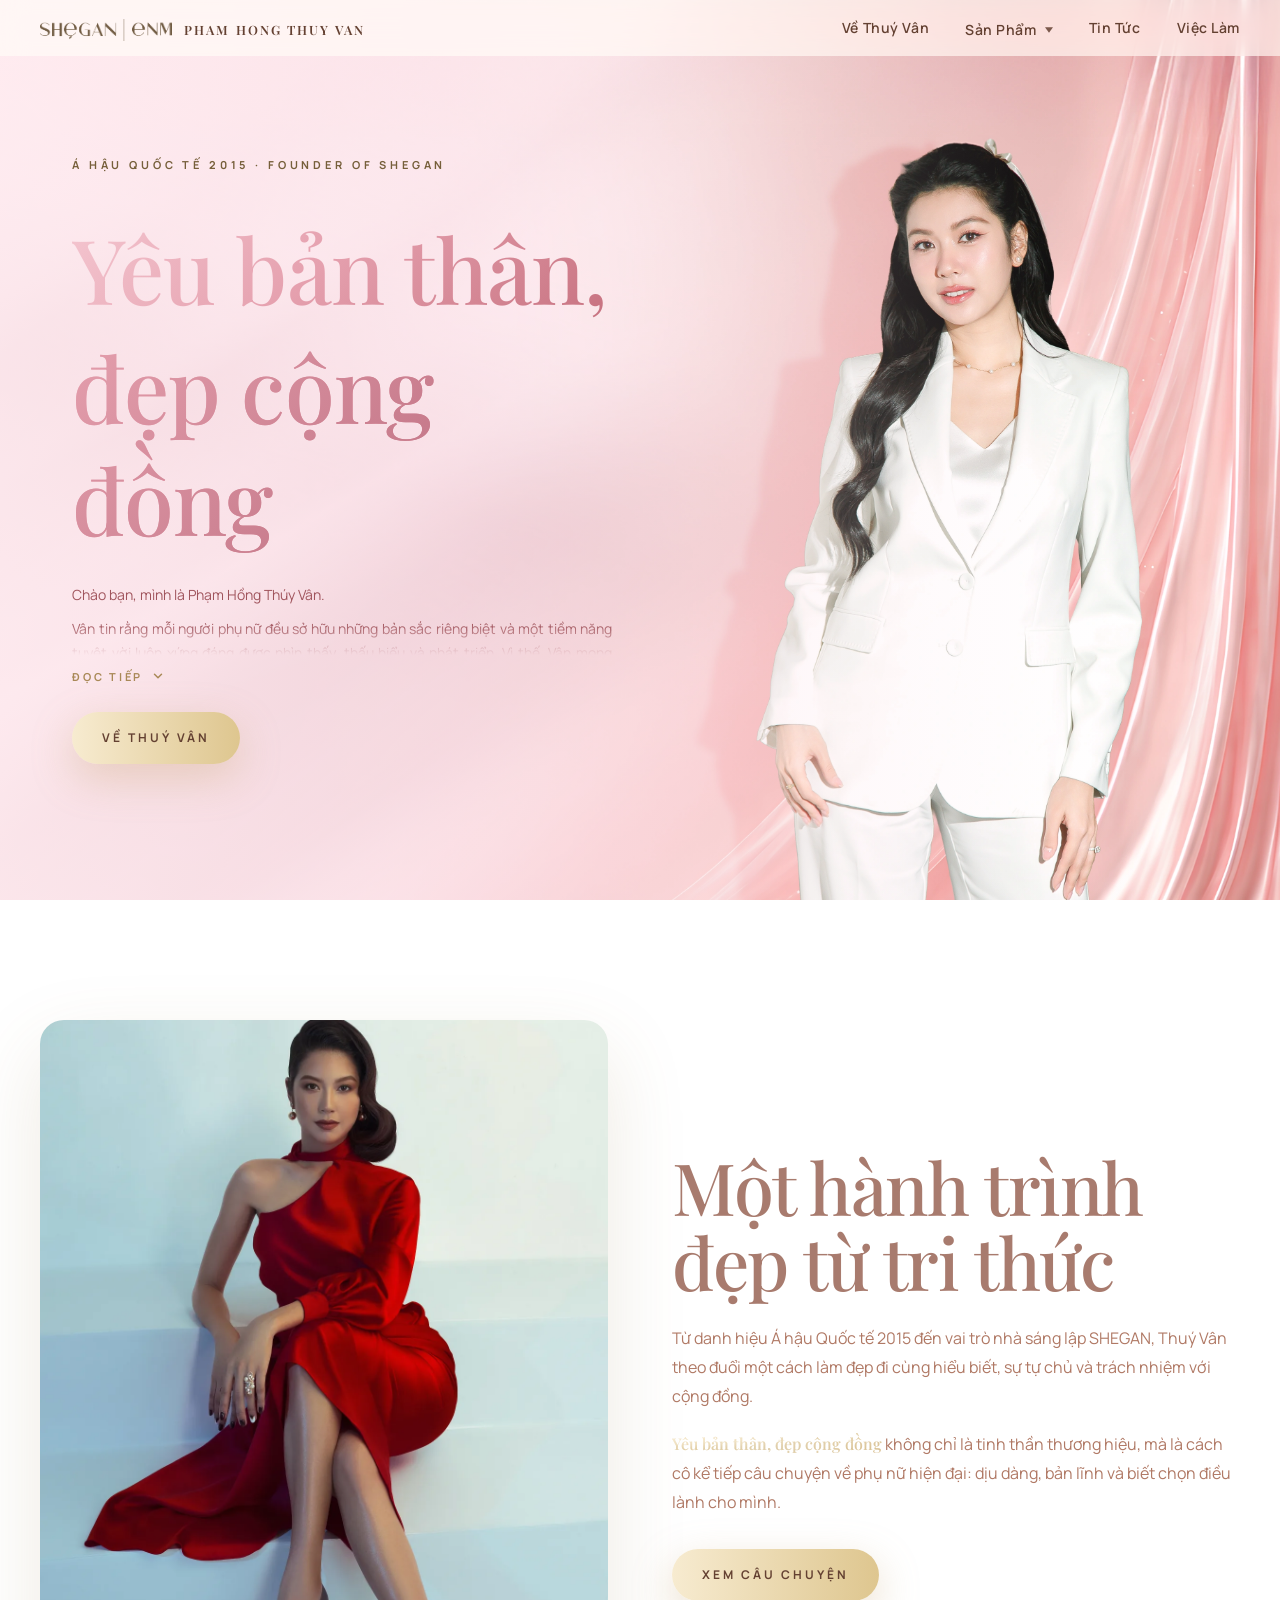
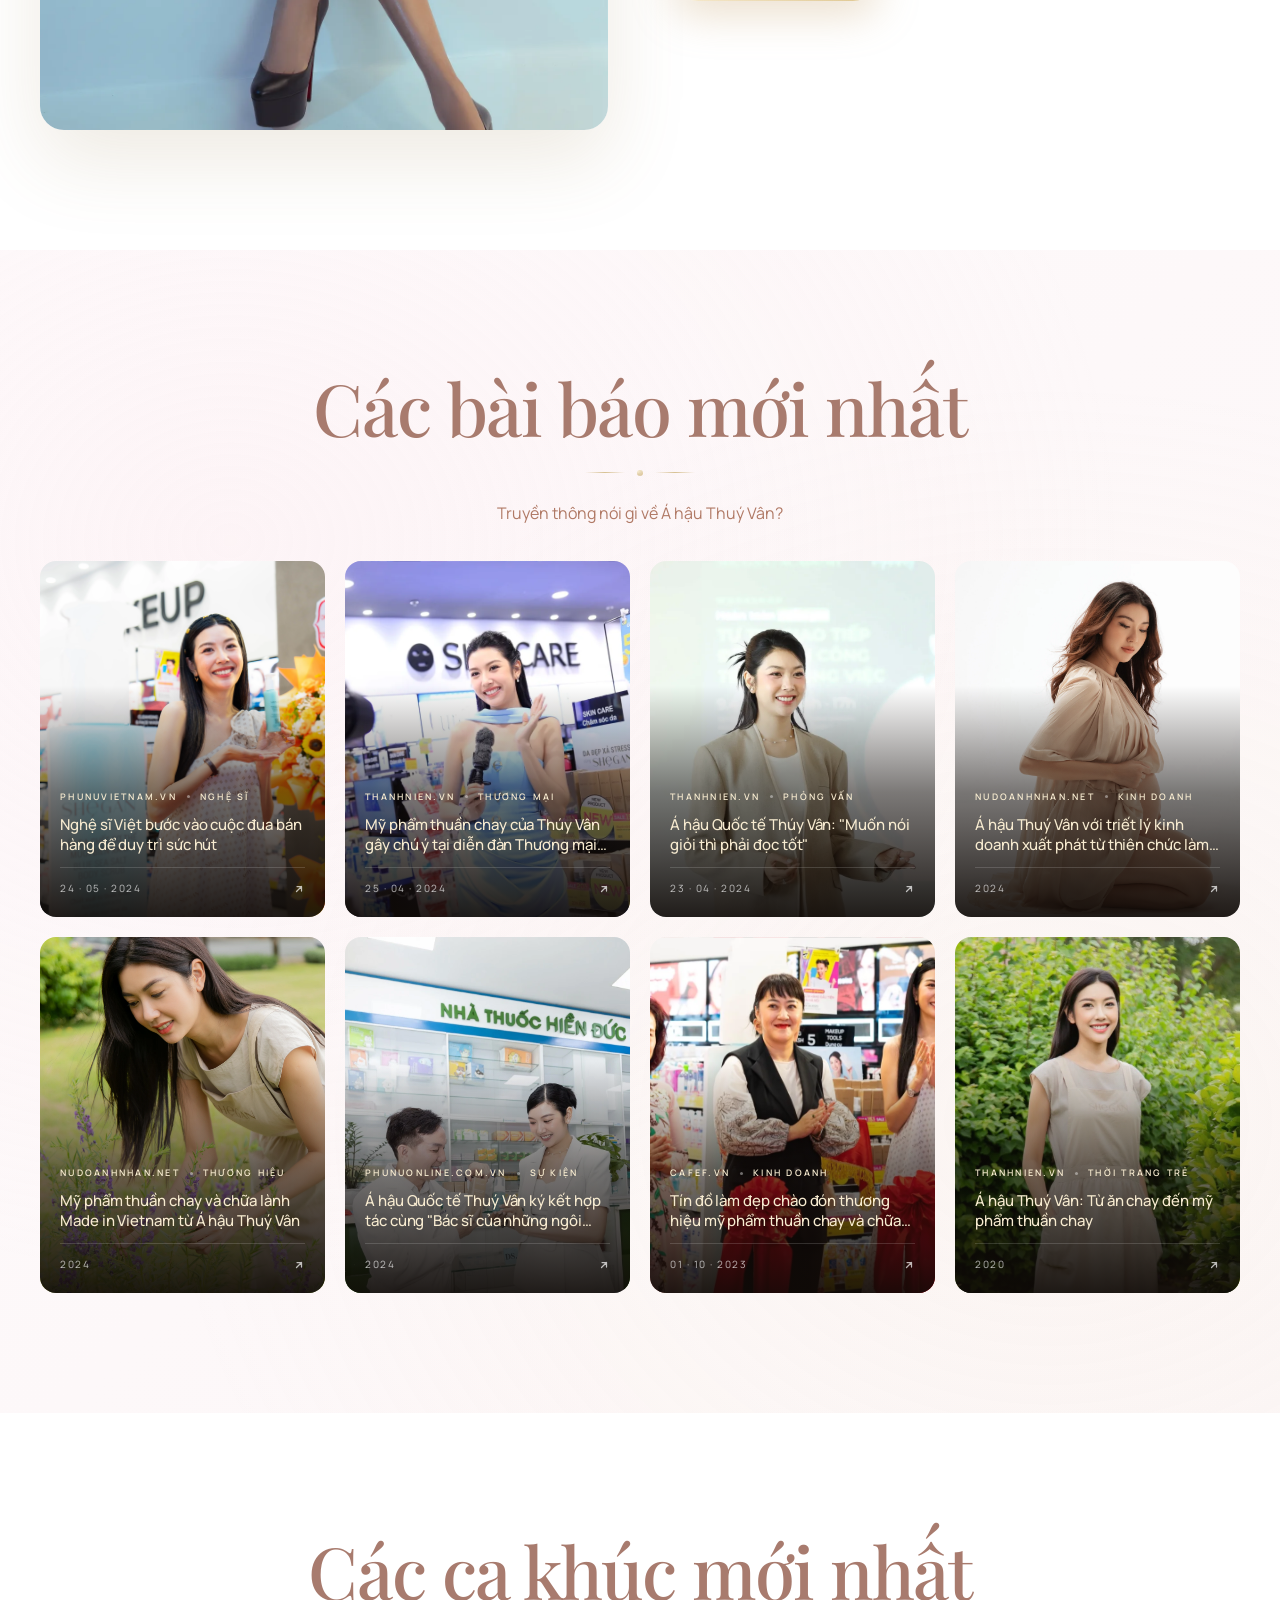
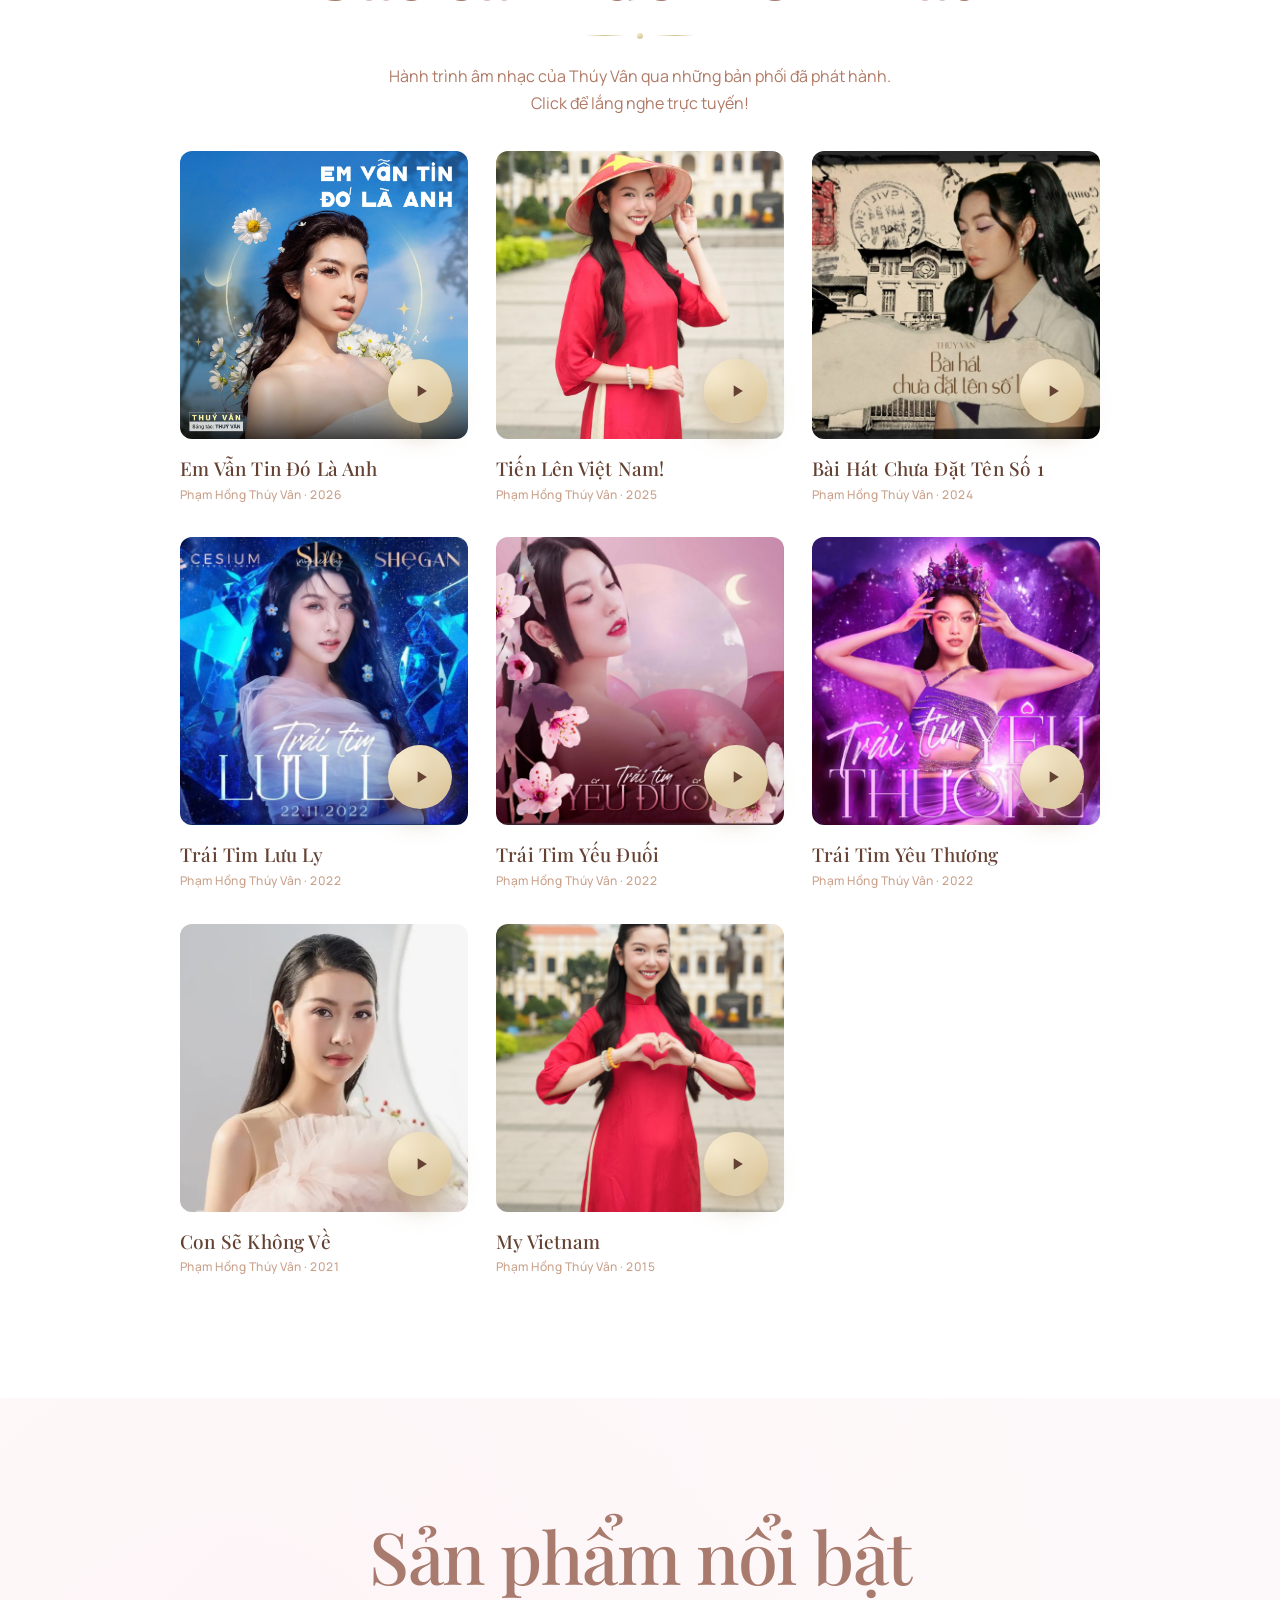
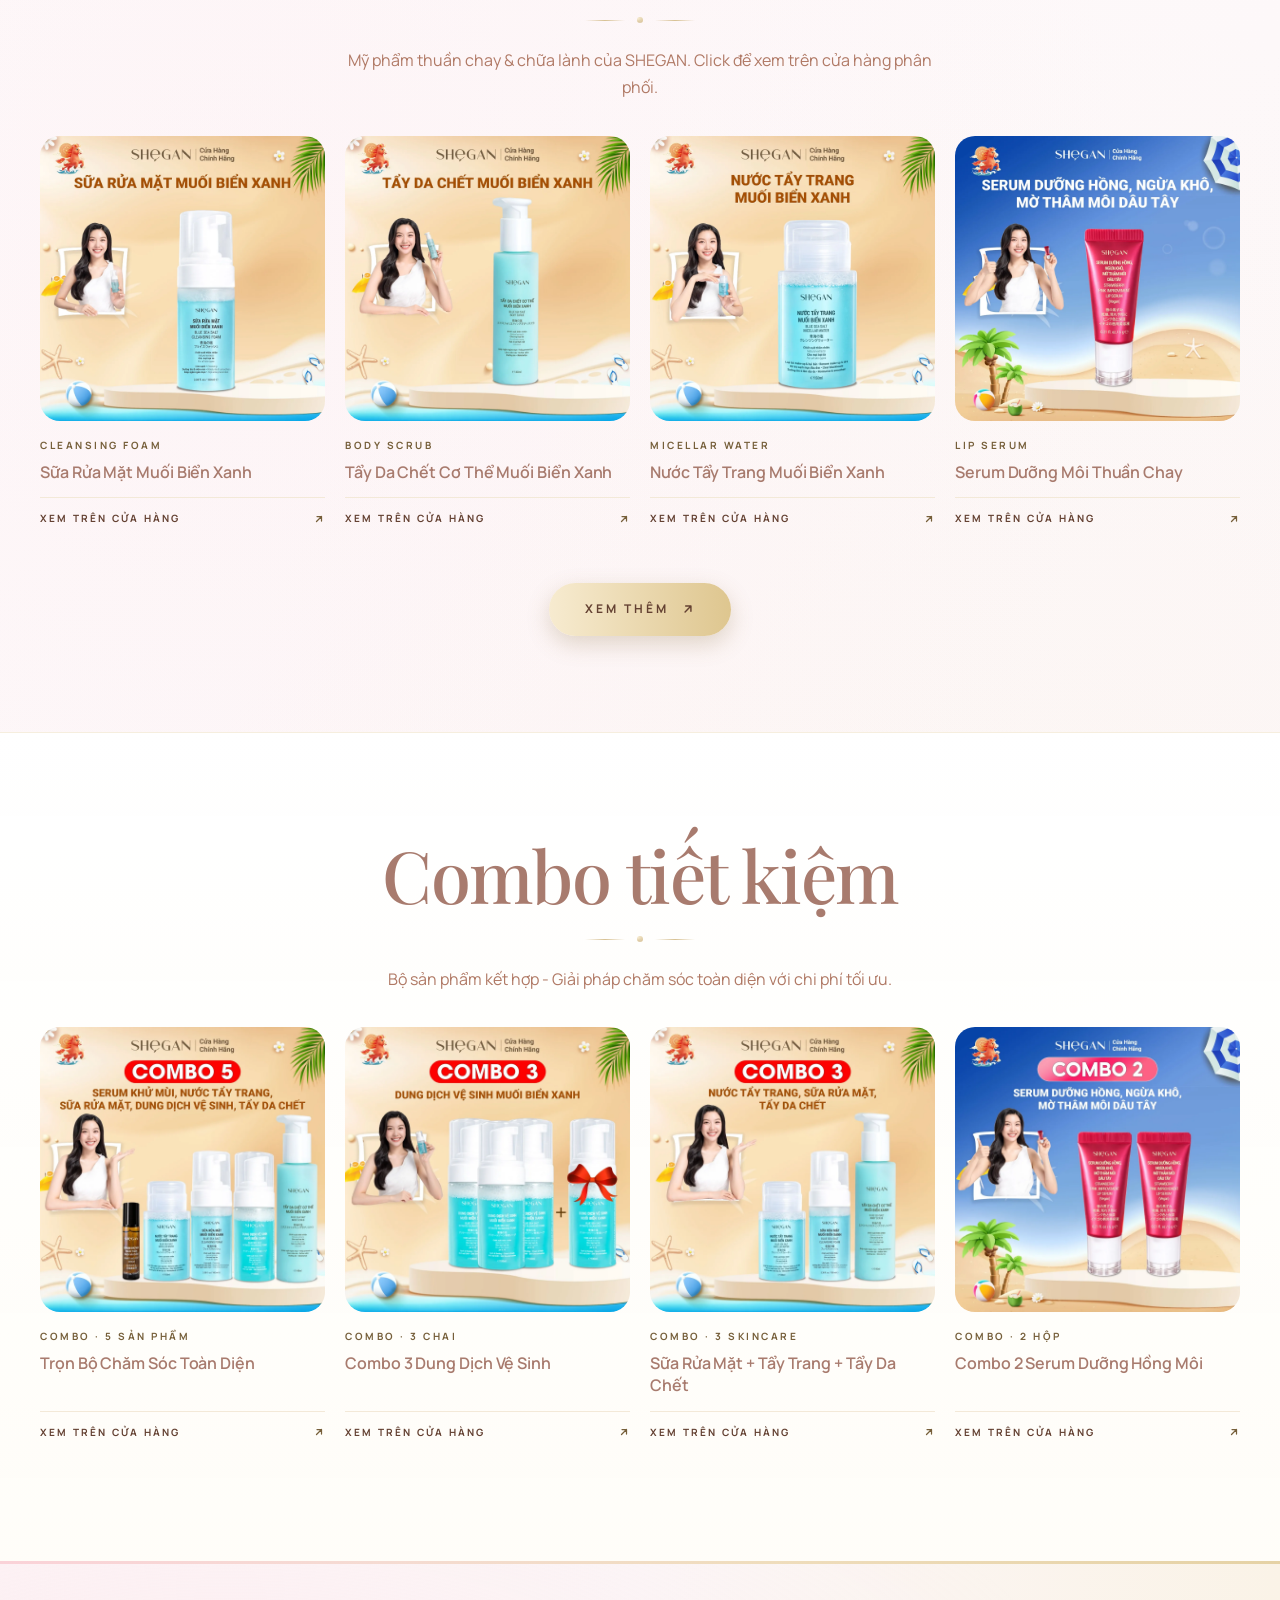
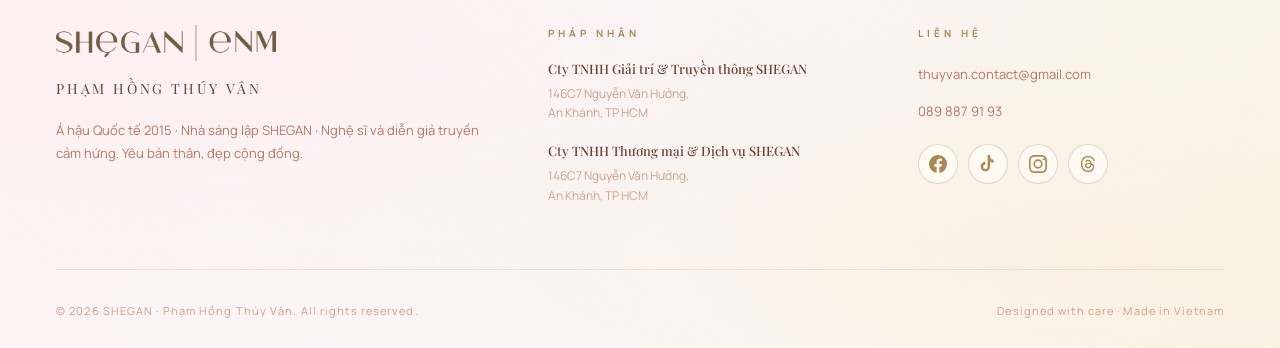
==== commit 35cd6001: "Unify all title font-weight to 500, remove button icons, update mobile buttons - Standardize font-we" ====
--- a/index.html
+++ b/index.html
@@ -521,7 +521,7 @@
     text-wrap: balance;
   }
   .about-teaser-body h2 em {
-    font-style: normal; font-weight: 400;
+    font-style: normal; font-weight: 500;
     color: var(--heading);
   }
   .about-teaser-body p {
@@ -741,15 +741,6 @@
       <div class="hero-banner-cta">
         <a href="about.html" class="cta-primary">
           Về Thuý Vân
-          <span class="cta-arrow">
-            <svg viewBox="0 0 24 24" fill="none" stroke="currentColor" stroke-width="2.5" stroke-linecap="round" stroke-linejoin="round"><path d="M7 17L17 7M8 7h9v9"/></svg>
-          </span>
-        </a>
-        <a href="shegan.html" class="cta-ghost">
-          Khám phá Sản Phẩm
-          <span class="cta-arrow">
-            <svg viewBox="0 0 24 24" fill="none" stroke="currentColor" stroke-width="2.5" stroke-linecap="round" stroke-linejoin="round"><path d="M7 17L17 7M8 7h9v9"/></svg>
-          </span>
         </a>
       </div>
     </div>
@@ -772,9 +763,6 @@
         <div class="about-teaser-cta">
           <a href="about.html" class="cta-primary">
             Xem câu chuyện
-            <span class="cta-arrow">
-              <svg viewBox="0 0 24 24" fill="none" stroke="currentColor" stroke-width="2.5" stroke-linecap="round" stroke-linejoin="round"><path d="M7 17L17 7M8 7h9v9"/></svg>
-            </span>
           </a>
         </div>
       </div>
--- a/style.css
+++ b/style.css
@@ -331,7 +331,7 @@
     letter-spacing: -0.02em; line-height: 1.05;
   }
   .section-title em {
-    font-style: normal; font-weight: 400;
+    font-style: normal; font-weight: 500;
     color: var(--heading);
   }
   .section-title .outlined {
@@ -381,7 +381,7 @@
     background: linear-gradient(180deg, transparent 60%, rgba(0,0,0,0.05));
   }
   .swatch-info { padding: 24px; background: var(--white); }
-  .swatch-info h4 { font-size: 18px; margin-bottom: 8px; font-weight: 600; }
+  .swatch-info h4 { font-size: 18px; margin-bottom: 8px; font-weight: 500; }
   .swatch-info .hex {
     font-family: 'Courier New', monospace; font-size: 13px;
     color: var(--royal-gold); letter-spacing: 0.05em; margin-bottom: 4px;
@@ -429,7 +429,7 @@
     box-shadow: var(--shadow-sm);
   }
   .usage-item { position: relative; }
-  .usage-item h4 { font-size: 18px; margin-bottom: 12px; color: var(--warm-brown); font-weight: 600; }
+  .usage-item h4 { font-size: 18px; margin-bottom: 12px; color: var(--warm-brown); font-weight: 500; }
   .usage-item p { font-size: 14px; color: var(--text-soft); line-height: 1.7; }
   .usage-percent {
     font-family: var(--font-body);
@@ -736,7 +736,7 @@
   }
   .btn-spec-card h4 {
     font-size: 18px; margin-bottom: 12px;
-    color: var(--warm-brown); font-weight: 600;
+    color: var(--warm-brown); font-weight: 500;
   }
   .btn-spec-card h4 em {
     font-style: italic; font-weight: 400;
@@ -1421,7 +1421,7 @@
   .course-a-meta .course-a-new { color: var(--text-muted); }
   .course-a-card h4 {
     font-family: var(--font-body);
-    font-size: 22px; font-weight: 700;
+    font-size: 22px; font-weight: 500;
     line-height: 1.3; letter-spacing: -0.01em;
     color: var(--heading);
     margin-bottom: 12px;
@@ -1691,7 +1691,7 @@
   }
   .event-info h4 {
     font-family: var(--font-body);
-    font-size: 20px; font-weight: 700;
+    font-size: 20px; font-weight: 500;
     letter-spacing: -0.01em;
     line-height: 1.3;
     color: var(--heading);
@@ -2151,7 +2151,7 @@
     content: ''; position: absolute; left: 0; top: 8px; bottom: 8px;
     width: 3px; background: var(--mesh-gold); border-radius: 3px;
   }
-  .img-rule h4 { font-size: 18px; margin-bottom: 10px; color: var(--warm-brown); font-weight: 600; }
+  .img-rule h4 { font-size: 18px; margin-bottom: 10px; color: var(--warm-brown); font-weight: 500; }
   .img-rule p { font-size: 14px; color: var(--text-soft); line-height: 1.7; }
   .img-rule .tag {
     display: inline-block; margin-bottom: 10px;
@@ -2722,7 +2722,7 @@
     font-family: var(--font-body);
     font-size: 18px;
     line-height: 1.35;
-    font-weight: 600;
+    font-weight: 500;
     letter-spacing: -0.005em;
     color: var(--pearl);
     margin-bottom: 14px;
@@ -2766,7 +2766,7 @@
   .news-plain-card h4 {
     font-family: var(--font-body);
     font-size: 22px;
-    font-weight: 700;
+    font-weight: 500;
     line-height: 1.3;
     letter-spacing: -0.01em;
     color: var(--heading);
@@ -2885,7 +2885,7 @@
   }
   .video-card h4 {
     font-family: var(--font-body);
-    font-size: 17px; font-weight: 700;
+    font-size: 17px; font-weight: 500;
     letter-spacing: -0.01em;
     line-height: 1.35;
     color: var(--heading);
@@ -3074,7 +3074,7 @@
     font-family: var(--font-heading);
     font-size: 40px;
     line-height: 1.1;
-    font-weight: 400;
+    font-weight: 500;
     color: var(--heading);
     margin-bottom: 24px;
     letter-spacing: -0.01em;
@@ -3411,7 +3411,7 @@
     font-family: var(--font-heading);
     font-style: normal;
     font-size: 32px;
-    font-weight: 600;
+    font-weight: 500;
     background: var(--mesh-gold);
     -webkit-background-clip: text; background-clip: text;
     color: transparent;
@@ -3782,6 +3782,14 @@
     .section-header {
       margin-bottom: 30px !important;
     }
+
+    /* ---- Mobile buttons: 14px + no icons ---- */
+    .btn-primary, .btn-outline, .btn-ghost,
+    .cta-primary, .cta-ghost,
+    .form-a-btn, .form-c-btn, .form-d-submit,
+    .price-btn, .job-apply, .ext-link {
+      font-size: 14px !important;
+    }
   }
 
   /* ============================================================
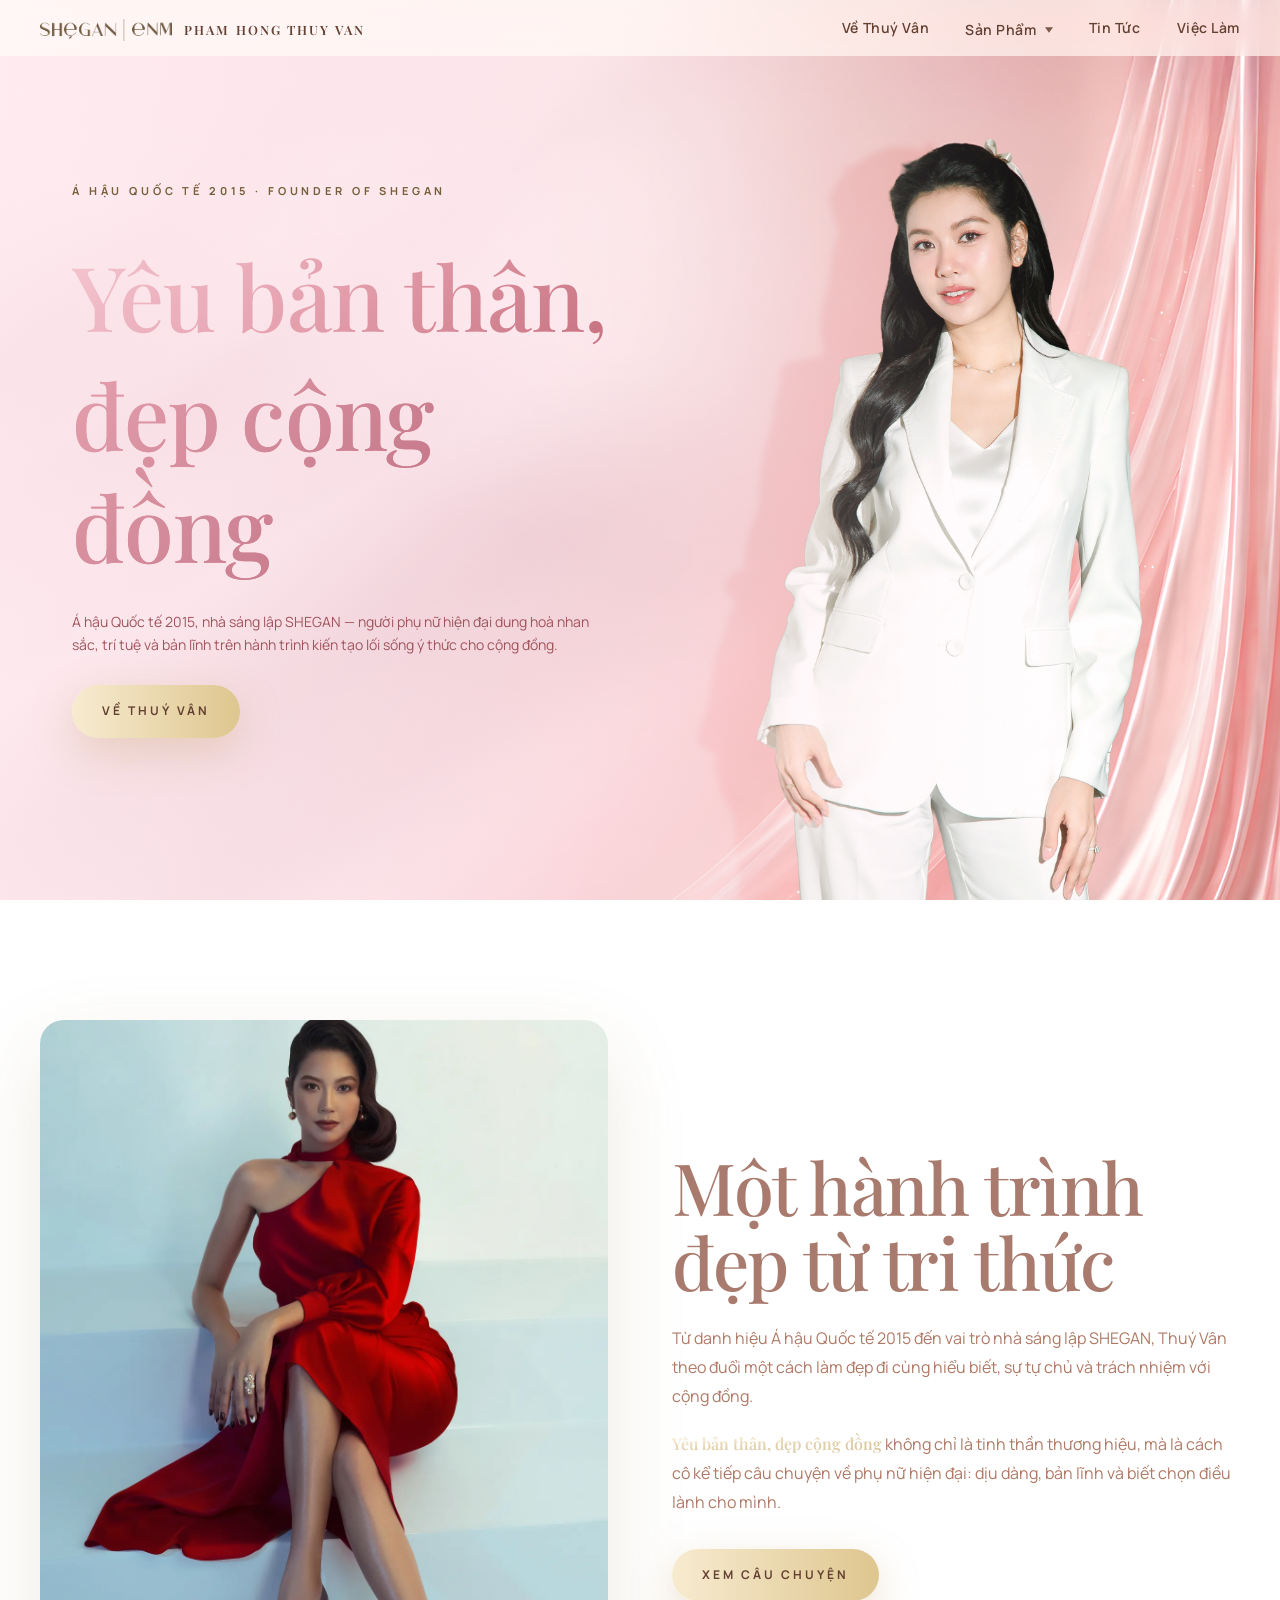
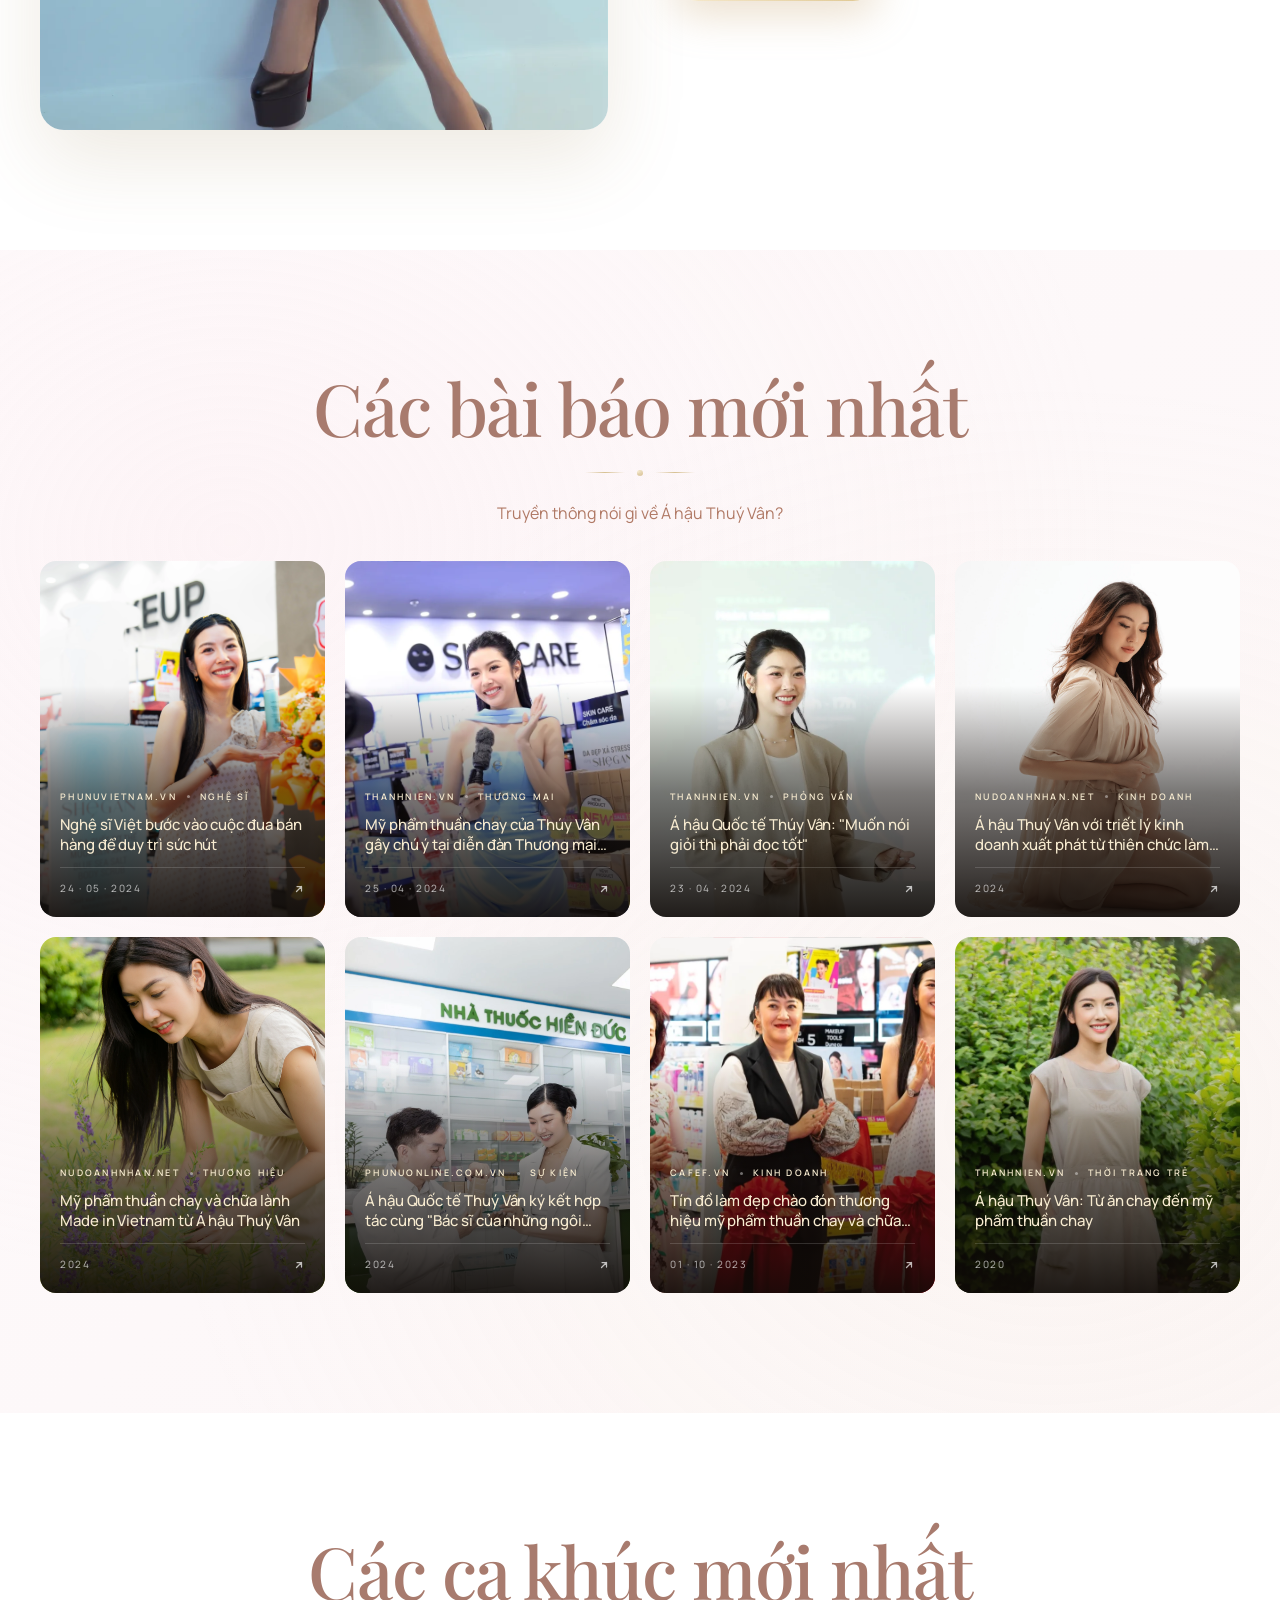
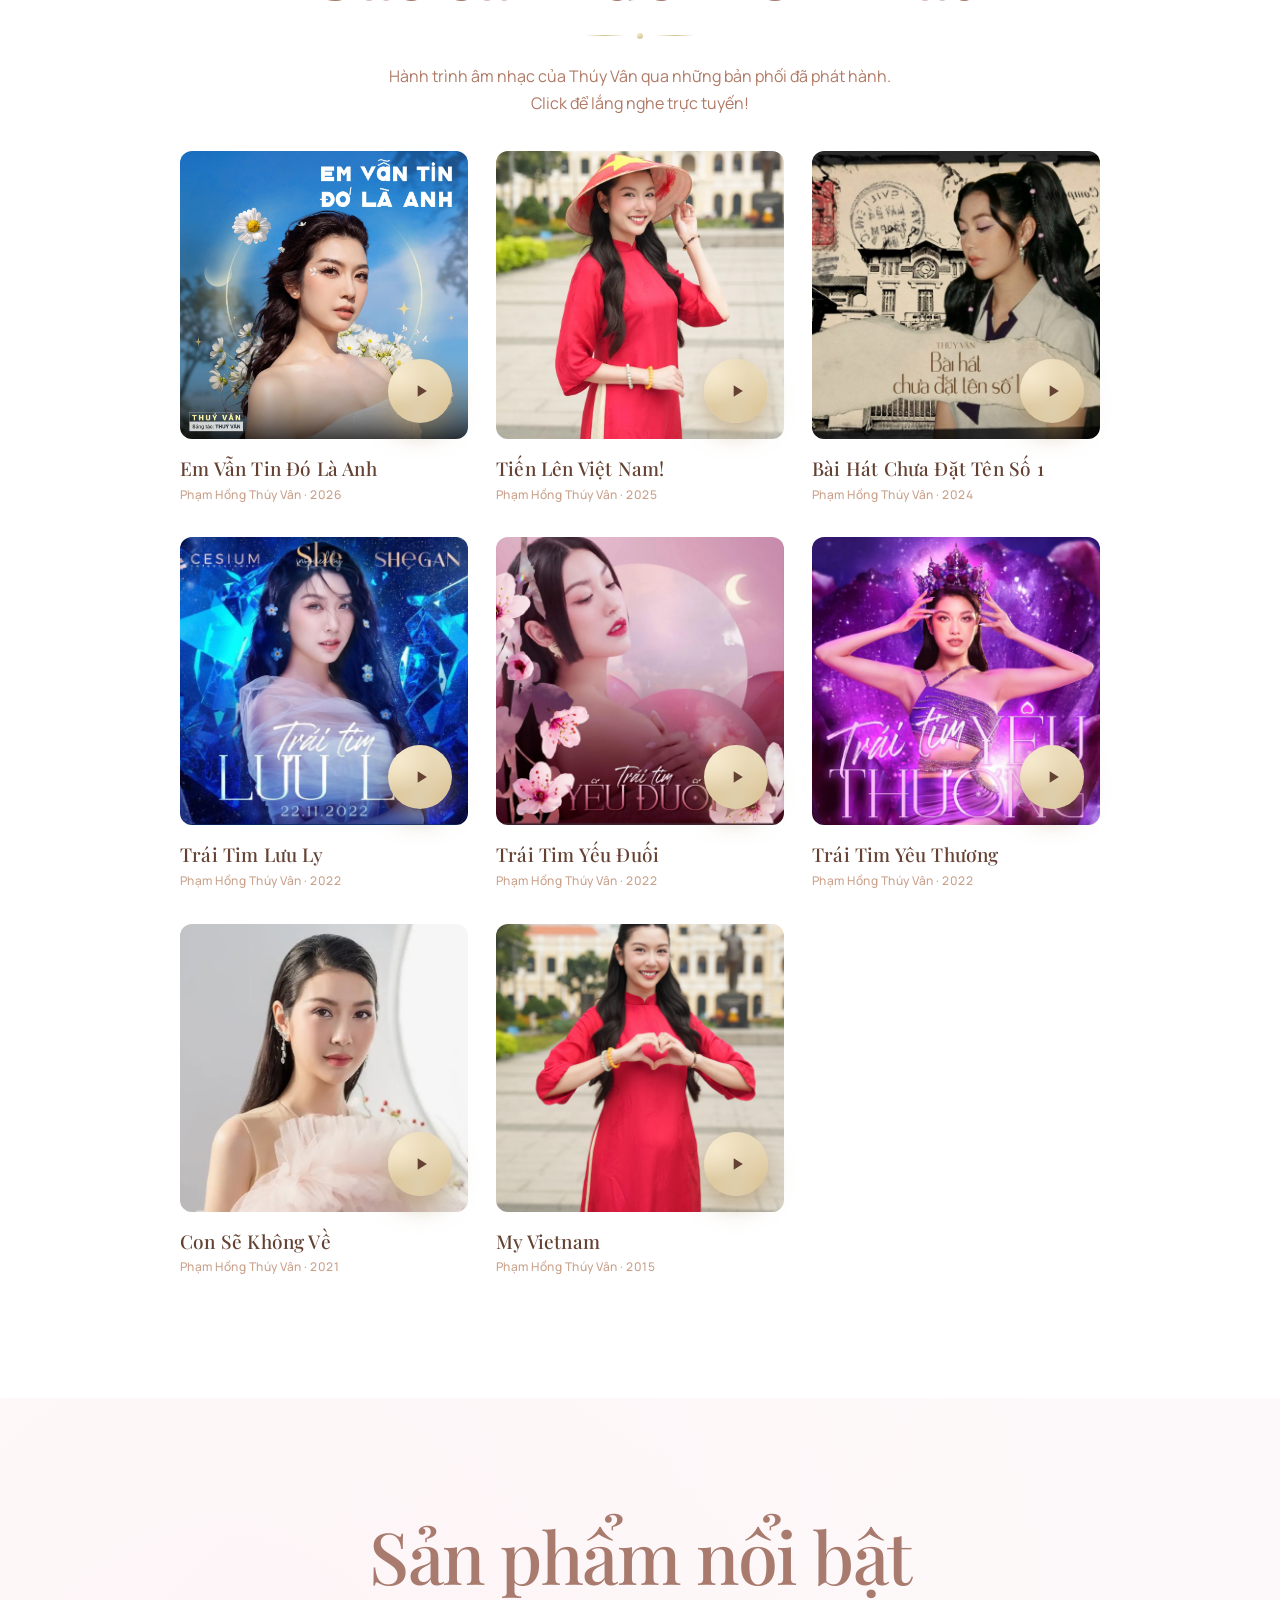
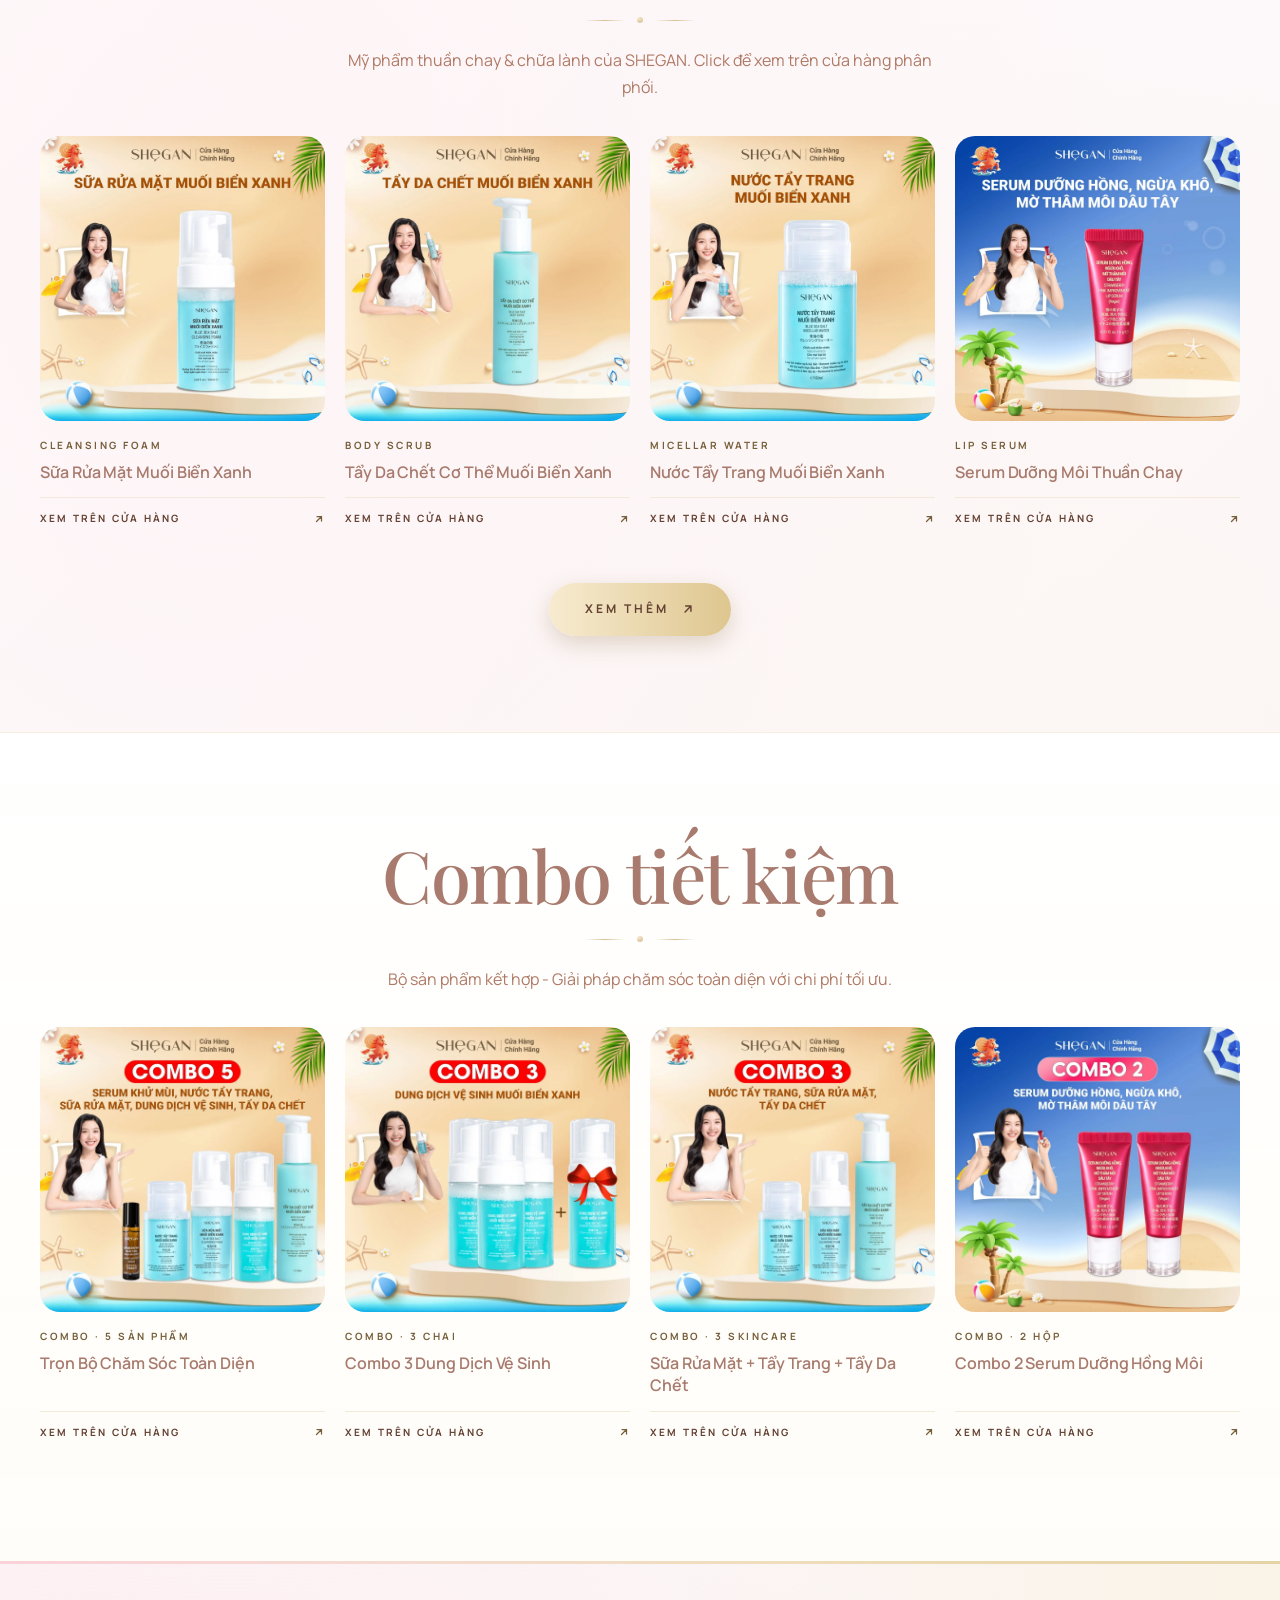
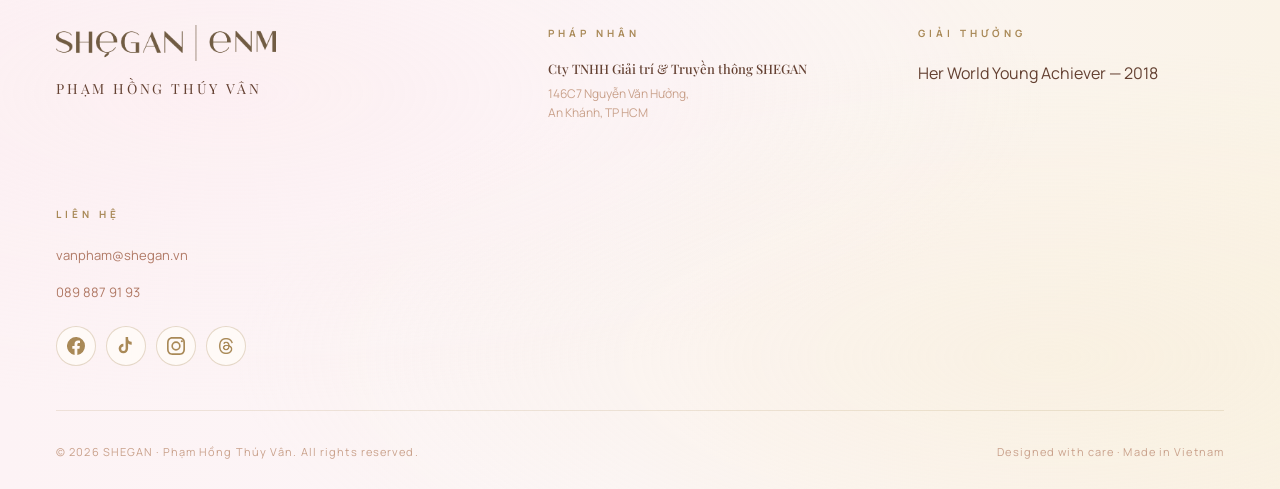
==== commit c4544c90: "Add Her World Young Achiever 2018 to awards, remove footer tagline Co-Authored-By: Claude Sonnet 4.6" ====
--- a/index.html
+++ b/index.html
@@ -160,70 +160,14 @@
   }
   .hero-home .hero-banner-desc { color: var(--text); }
 
-  /* Hero bio — collapsible long content (3 lines clamp + Đọc tiếp toggle) */
   .hero-bio {
     font-size: 14px;
     line-height: 1.7;
     color: var(--text);
     max-width: 540px;
-    margin: 0;
-    text-align: justify;
-    hyphens: auto;
-    box-sizing: border-box;
-  }
-  .hero-bio p { margin: 0 0 10px; }
-  .hero-bio p:last-child { margin-bottom: 0; }
-  .hero-bio ul { list-style: none; padding: 0; margin: 8px 0 12px; }
-  .hero-bio li {
-    position: relative;
-    padding-left: 16px;
-    margin-bottom: 8px;
-  }
-  .hero-bio li::before {
-    content: '·';
-    position: absolute; left: 0; top: -2px;
-    color: var(--royal-gold);
-    font-weight: 700; font-size: 20px;
-  }
-  .hero-bio strong { color: var(--heading); font-weight: 600; }
-  .hero-bio:not(.expanded) {
-    max-height: calc(1.7em * 3);
-    overflow: hidden;
-    -webkit-mask-image: linear-gradient(180deg, #000 55%, transparent 100%);
-    mask-image: linear-gradient(180deg, #000 55%, transparent 100%);
-  }
-  /* Expanded state: the block sits at 20px from viewport (same as h1 / CTAs)
-     and adds its own 20px inner padding so text inside is inset further from
-     the block edge — looks like a proper card. */
-  .hero-bio.expanded {
-    position: relative;
-    z-index: 1;
-    width: 100%;
-    max-width: 100%;
-    box-sizing: border-box;
-    padding: 20px;
-    margin: 0;
-    border-radius: 14px;
-    background: rgba(255, 245, 248, 0.72);
-    backdrop-filter: blur(8px) saturate(1.1);
-    -webkit-backdrop-filter: blur(8px) saturate(1.1);
-    box-shadow: 0 4px 18px rgba(168, 137, 87, 0.08);
-    transition: background 0.3s ease;
-  }
-  .bio-toggle {
-    background: none; border: 0; padding: 0;
-    margin: 14px 0 28px;
-    color: var(--royal-gold);
-    font-family: var(--font-body);
-    font-size: 11px; font-weight: 700;
-    letter-spacing: 0.25em; text-transform: uppercase;
-    cursor: pointer;
-    display: inline-flex; align-items: center; gap: 8px;
-    transition: color 0.25s ease;
-  }
-  .bio-toggle svg { transition: transform 0.3s ease; }
-  .bio-toggle[aria-expanded="true"] svg { transform: rotate(180deg); }
-  .bio-toggle:hover { color: var(--antique-gold); }
+    margin: 0 0 28px;
+  }
+  .hero-bio p { margin: 0; }
   /* Ghost CTA on light pink — switch from pearl/cream to brown so it stands out */
   .hero-home .cta-ghost {
     color: var(--warm-brown);
@@ -724,20 +668,9 @@
         Yêu bản thân,<br>
         <em>đẹp cộng đồng</em>
       </h1>
-      <div class="hero-banner-desc hero-bio" id="heroBio">
-        <p>Chào bạn, mình là Phạm Hồng Thúy Vân.</p>
-        <p>Vân tin rằng mỗi người phụ nữ đều sở hữu những bản sắc riêng biệt và một tiềm năng tuyệt vời luôn xứng đáng được nhìn thấy, thấu hiểu và phát triển. Vì thế, Vân mong muốn có thể truyền cảm hứng và đồng hành cùng mọi người trên hành trình Sống ý thức (Conscious Living) giúp khai phóng trọn vẹn Thân — Tâm — Trí, thông qua 3 vai trò cốt lõi:</p>
-        <ul>
-          <li><strong>Thân</strong> — Nhà sáng lập thương hiệu mỹ phẩm thuần chay SHEGAN: Tiên phong trong việc kiến tạo các giá trị kinh doanh minh bạch, trung thực và bền vững để nuôi dưỡng cơ thể từ những điều lành tính nhất.</li>
-          <li><strong>Trí</strong> — Người nghiên cứu về Thương hiệu cá nhân, Social Commerce và Văn hóa học: Ứng dụng tư duy hệ thống từ nền tảng Văn hóa học để quan sát dòng chảy xã hội, phân tích sâu sắc thị hiếu thị trường và đóng gói tri thức bản sắc.</li>
-          <li><strong>Tâm</strong> — Nghệ sĩ độc lập: Kết nối sâu sắc và chạm đến cảm xúc của khán giả qua các vai trò Ca - Nhạc sĩ, Giám khảo, Diễn giả và MC chuyên nghiệp bằng chính tần số mộc mạc từ tâm hồn.</li>
-        </ul>
-        <p>Hy vọng không gian này sẽ là nơi bạn tìm thấy nguồn cảm hứng để đánh thức tiềm năng và định vị bản sắc độc bản của chính mình.</p>
-      </div>
-      <button type="button" class="bio-toggle" id="heroBioToggle" aria-expanded="false" aria-controls="heroBio">
-        <span class="bio-toggle-text">Đọc tiếp</span>
-        <svg viewBox="0 0 24 24" width="14" height="14" fill="none" stroke="currentColor" stroke-width="2.5" stroke-linecap="round" stroke-linejoin="round"><polyline points="6 9 12 15 18 9"/></svg>
-      </button>
+      <div class="hero-banner-desc hero-bio">
+        <p>Á hậu Quốc tế 2015, nhà sáng lập SHEGAN — người phụ nữ hiện đại dung hoà nhan sắc, trí tuệ và bản lĩnh trên hành trình kiến tạo lối sống ý thức cho cộng đồng.</p>
+      </div>
       <div class="hero-banner-cta">
         <a href="about.html" class="cta-primary">
           Về Thuý Vân
@@ -1121,7 +1054,6 @@
       <div class="footer-brand-col">
         <img src="assets/logo-enm.webp" alt="SHEGAN ENM" class="brand-img on-dark" style="max-width: 220px; margin-bottom: 16px;">
         <div class="footer-name">Phạm Hồng Thúy Vân</div>
-        <p>Á hậu Quốc tế 2015 · Nhà sáng lập SHEGAN · Nghệ sĩ và diễn giả truyền cảm hứng. Yêu bản thân, đẹp cộng đồng.</p>
       </div>
 
       <div class="footer-col">
@@ -1130,16 +1062,19 @@
           <div class="footer-company-name">Cty TNHH Giải trí &amp; Truyền thông SHEGAN</div>
           <div class="footer-company-addr">146C7 Nguyễn Văn Hưởng,<br>An Khánh, TP HCM</div>
         </div>
-        <div class="footer-company">
-          <div class="footer-company-name">Cty TNHH Thương mại &amp; Dịch vụ SHEGAN</div>
-          <div class="footer-company-addr">146C7 Nguyễn Văn Hưởng,<br>An Khánh, TP HCM</div>
-        </div>
+      </div>
+
+      <div class="footer-col">
+        <div class="footer-col-title">Giải thưởng</div>
+        <ul>
+          <li>Her World Young Achiever — 2018</li>
+        </ul>
       </div>
 
       <div class="footer-col">
         <div class="footer-col-title">Liên hệ</div>
         <ul>
-          <li><a href="mailto:thuyvan.contact@gmail.com">thuyvan.contact@gmail.com</a></li>
+          <li><a href="mailto:vanpham@shegan.vn">vanpham@shegan.vn</a></li>
           <li><a href="tel:0898879193">089 887 91 93</a></li>
         </ul>
         <div class="footer-socials">
@@ -1167,18 +1102,6 @@
 </div>
 
 <script>
-  // Hero bio expand/collapse
-  (function() {
-    var bio = document.getElementById('heroBio');
-    var btn = document.getElementById('heroBioToggle');
-    if (!bio || !btn) return;
-    btn.addEventListener('click', function() {
-      var expanded = bio.classList.toggle('expanded');
-      btn.setAttribute('aria-expanded', expanded ? 'true' : 'false');
-      btn.querySelector('.bio-toggle-text').textContent = expanded ? 'Rút gọn' : 'Đọc tiếp';
-    });
-  })();
-
   // Sticky header shadow on scroll
   (function() {
     var hdr = document.getElementById('siteHeader');
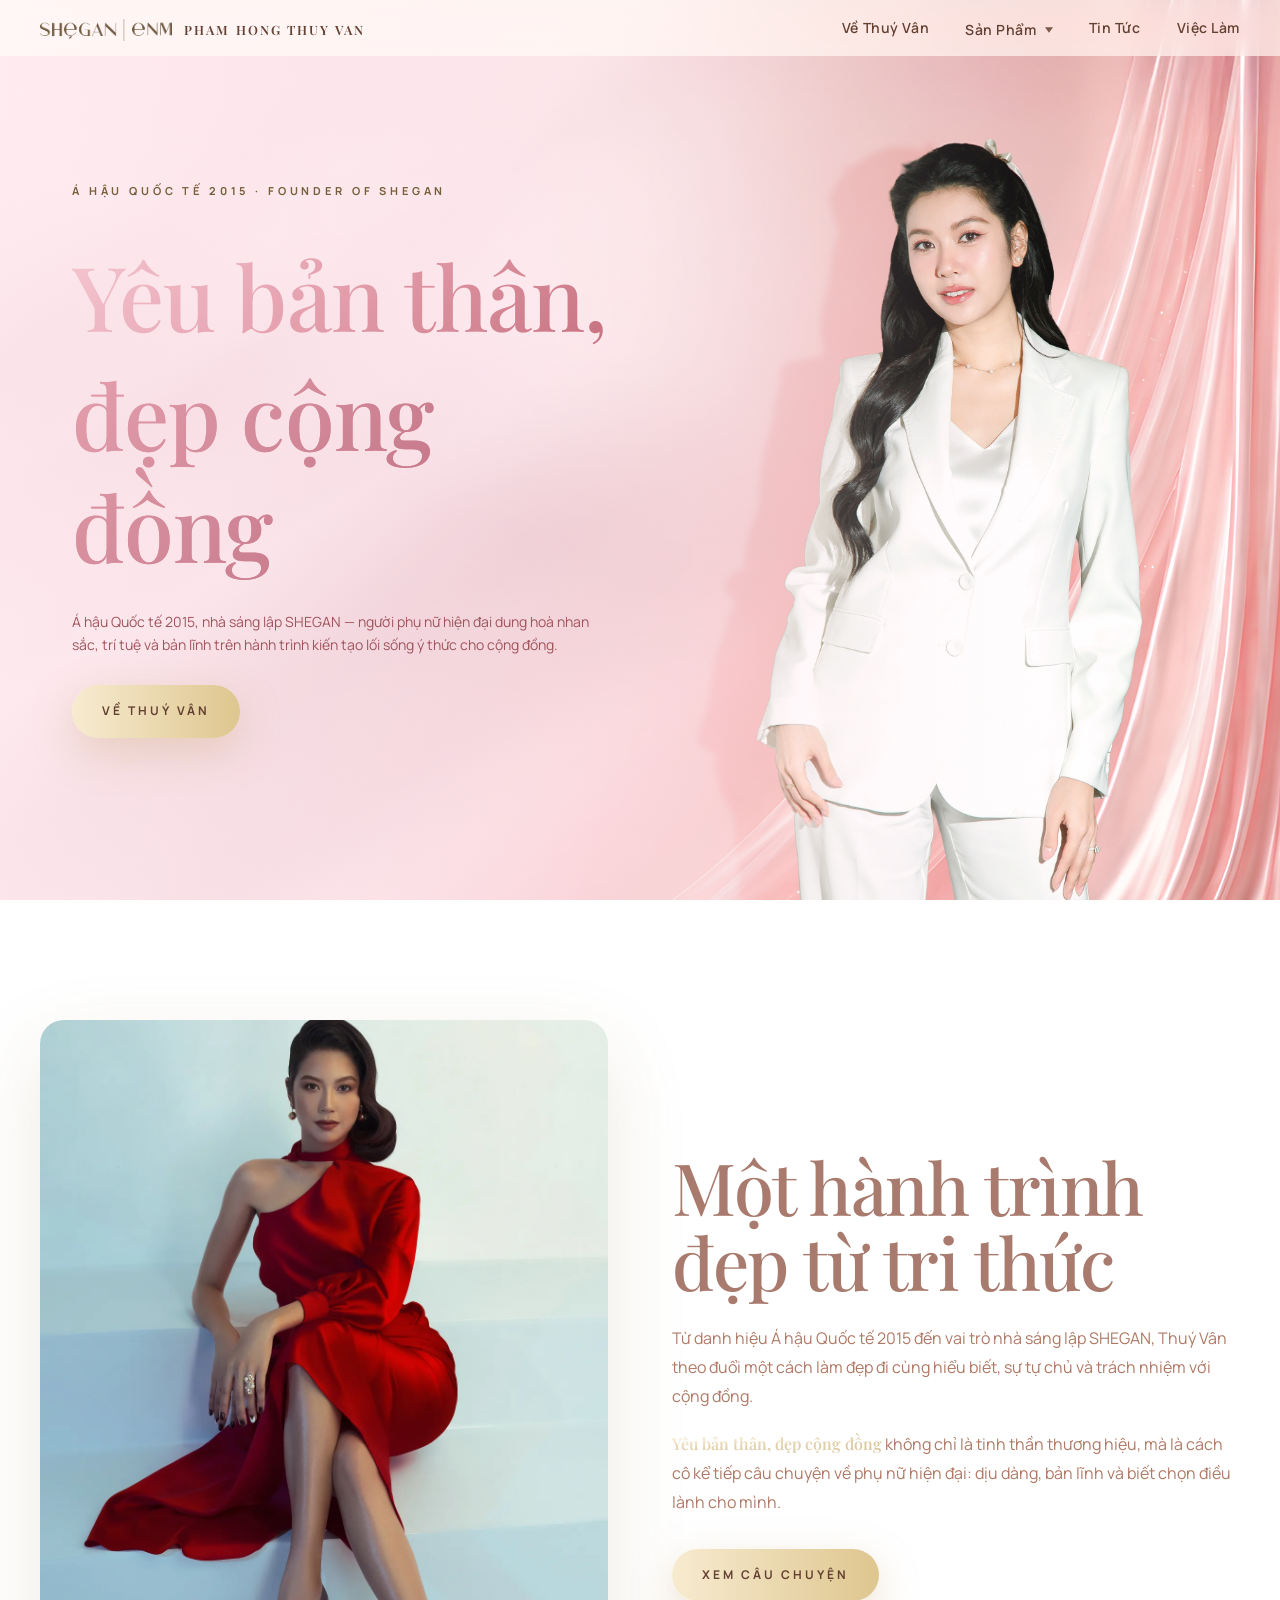
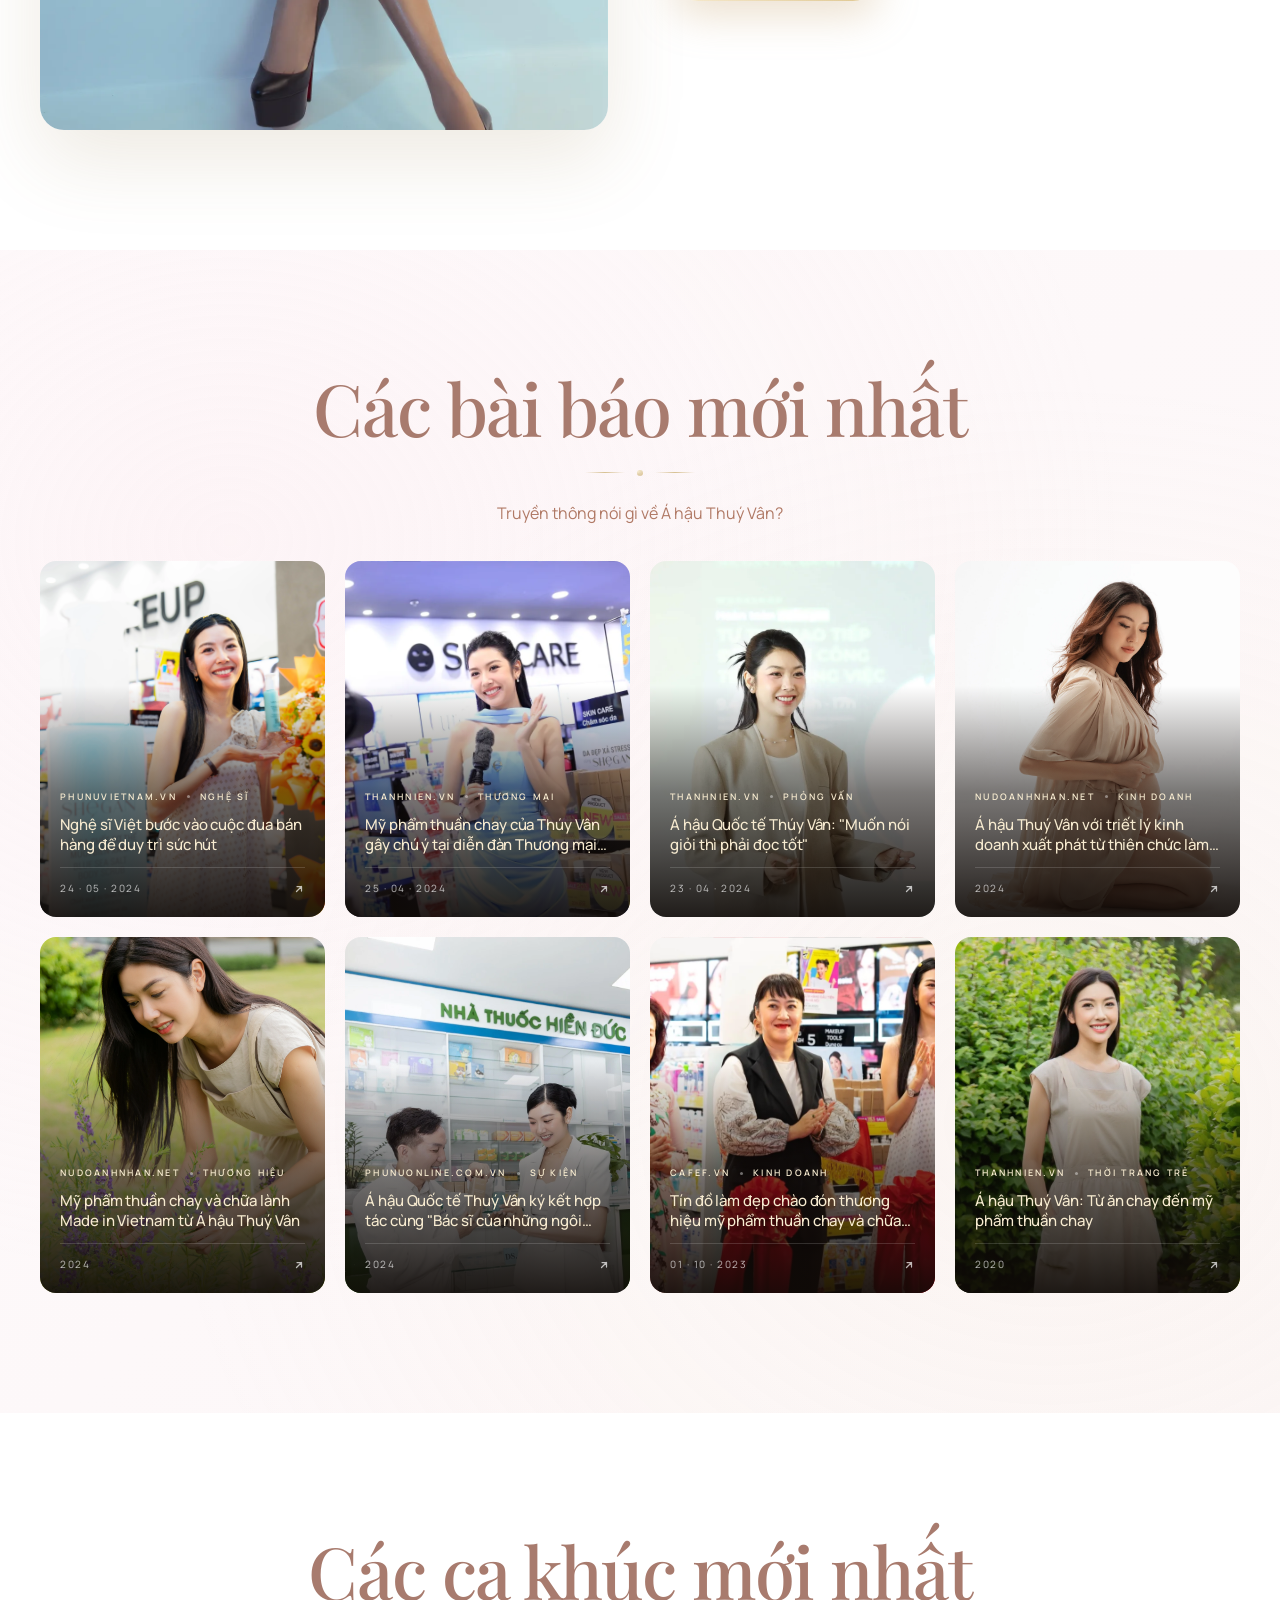
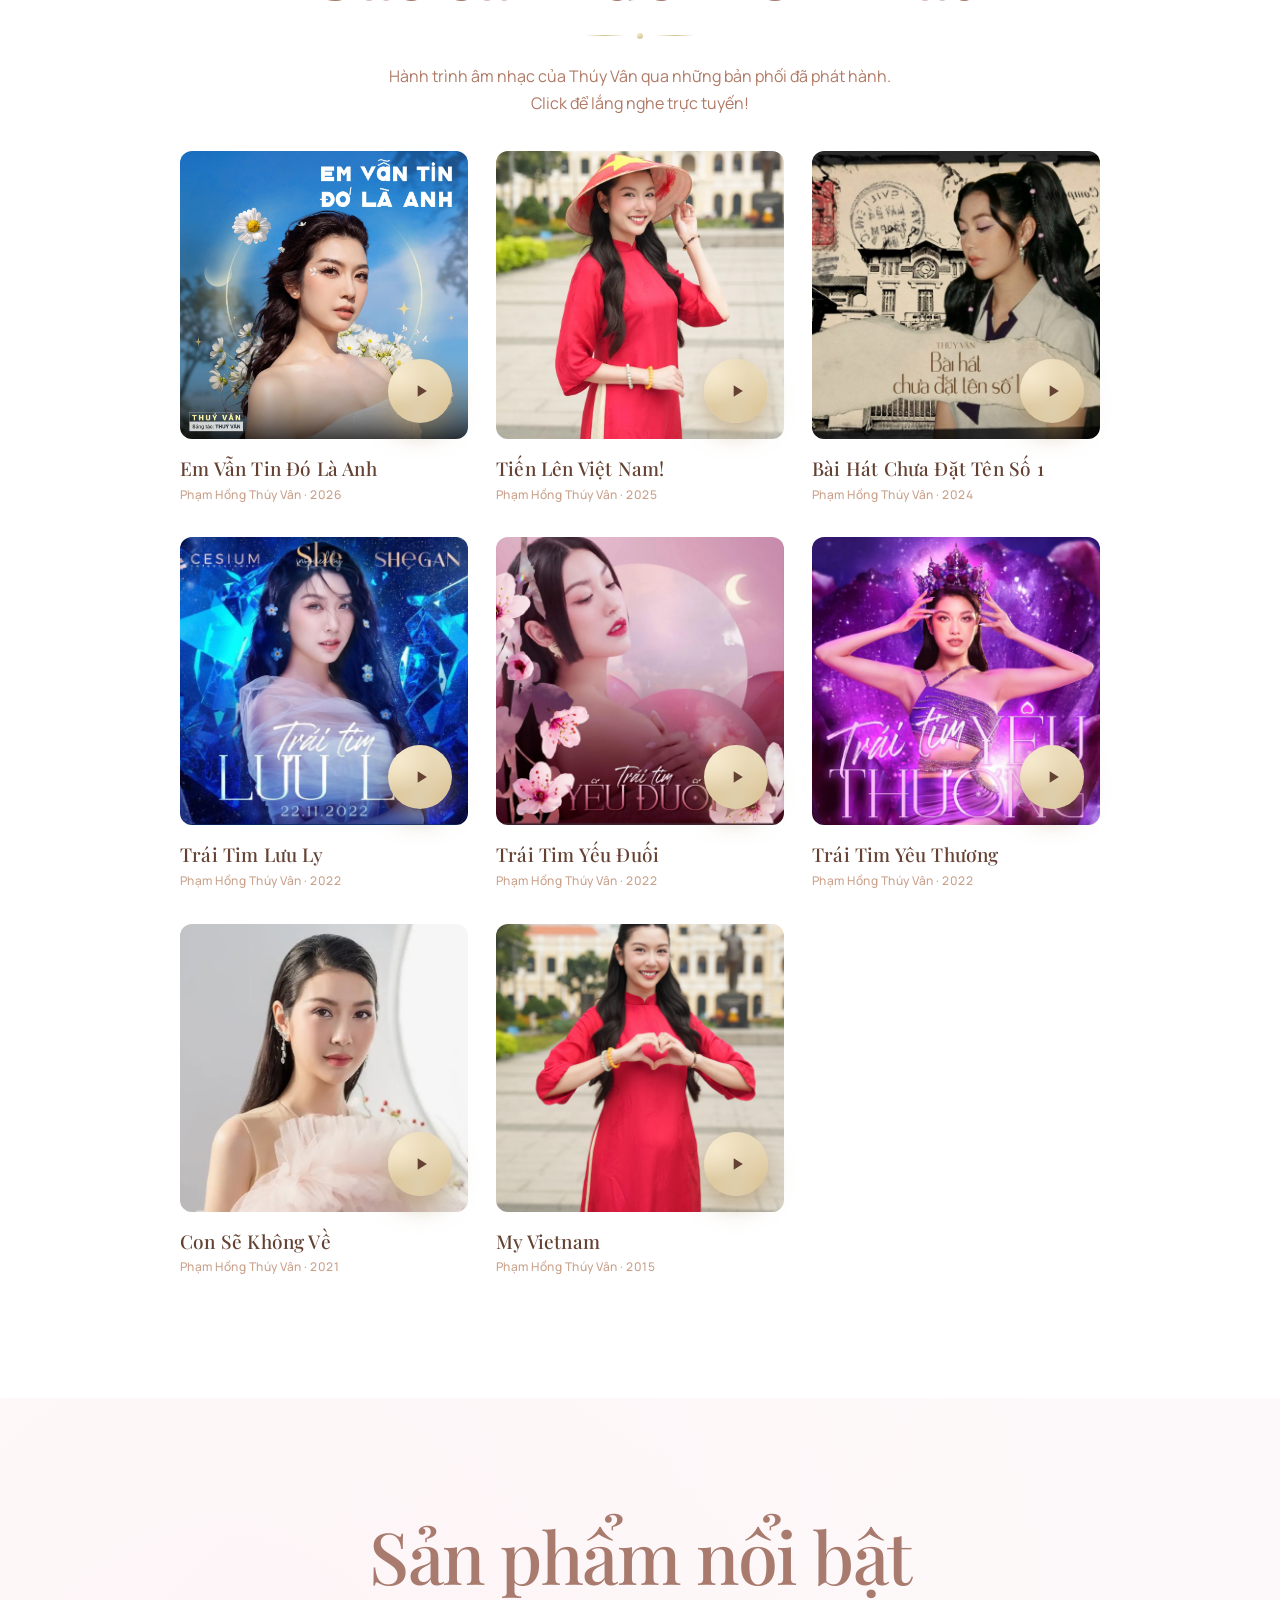
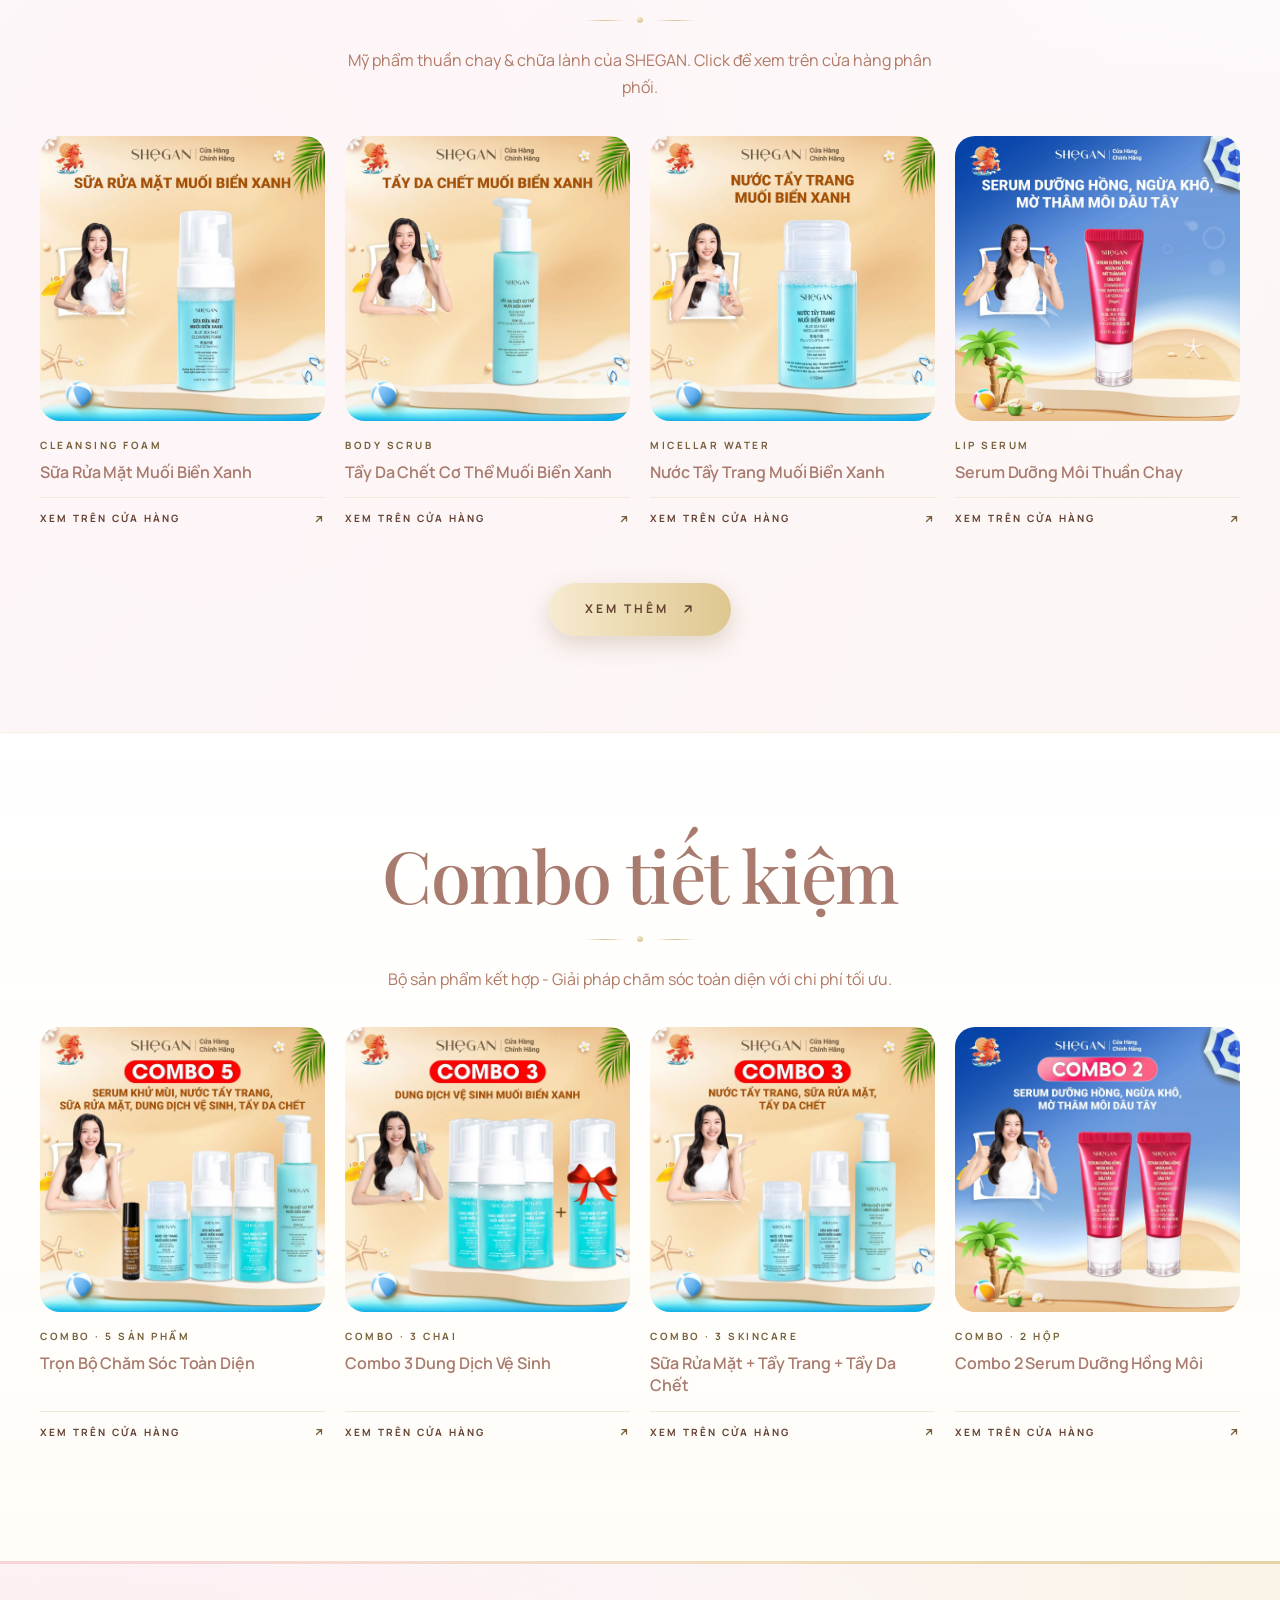
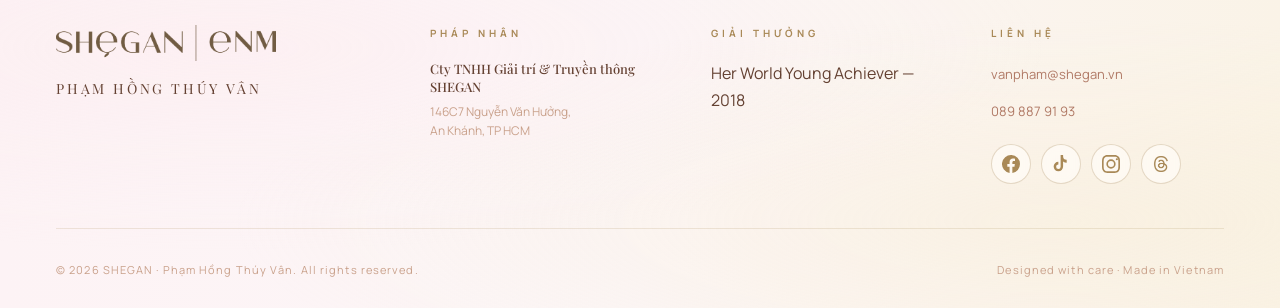
==== commit 4c625eca: "Fix footer grid to 4 columns across all pages Co-Authored-By: Claude Sonnet 4.6 <noreply@anthropic.c" ====
--- a/index.html
+++ b/index.html
@@ -251,8 +251,8 @@
     border-radius: 0;
   }
   .footer-top.footer-top-3col {
-    grid-template-columns: 1.4fr 1fr 1fr;
-    gap: 64px;
+    grid-template-columns: 1.4fr 1fr 1fr 1fr;
+    gap: 48px;
   }
   @media (max-width: 900px) {
     .footer-top.footer-top-3col {
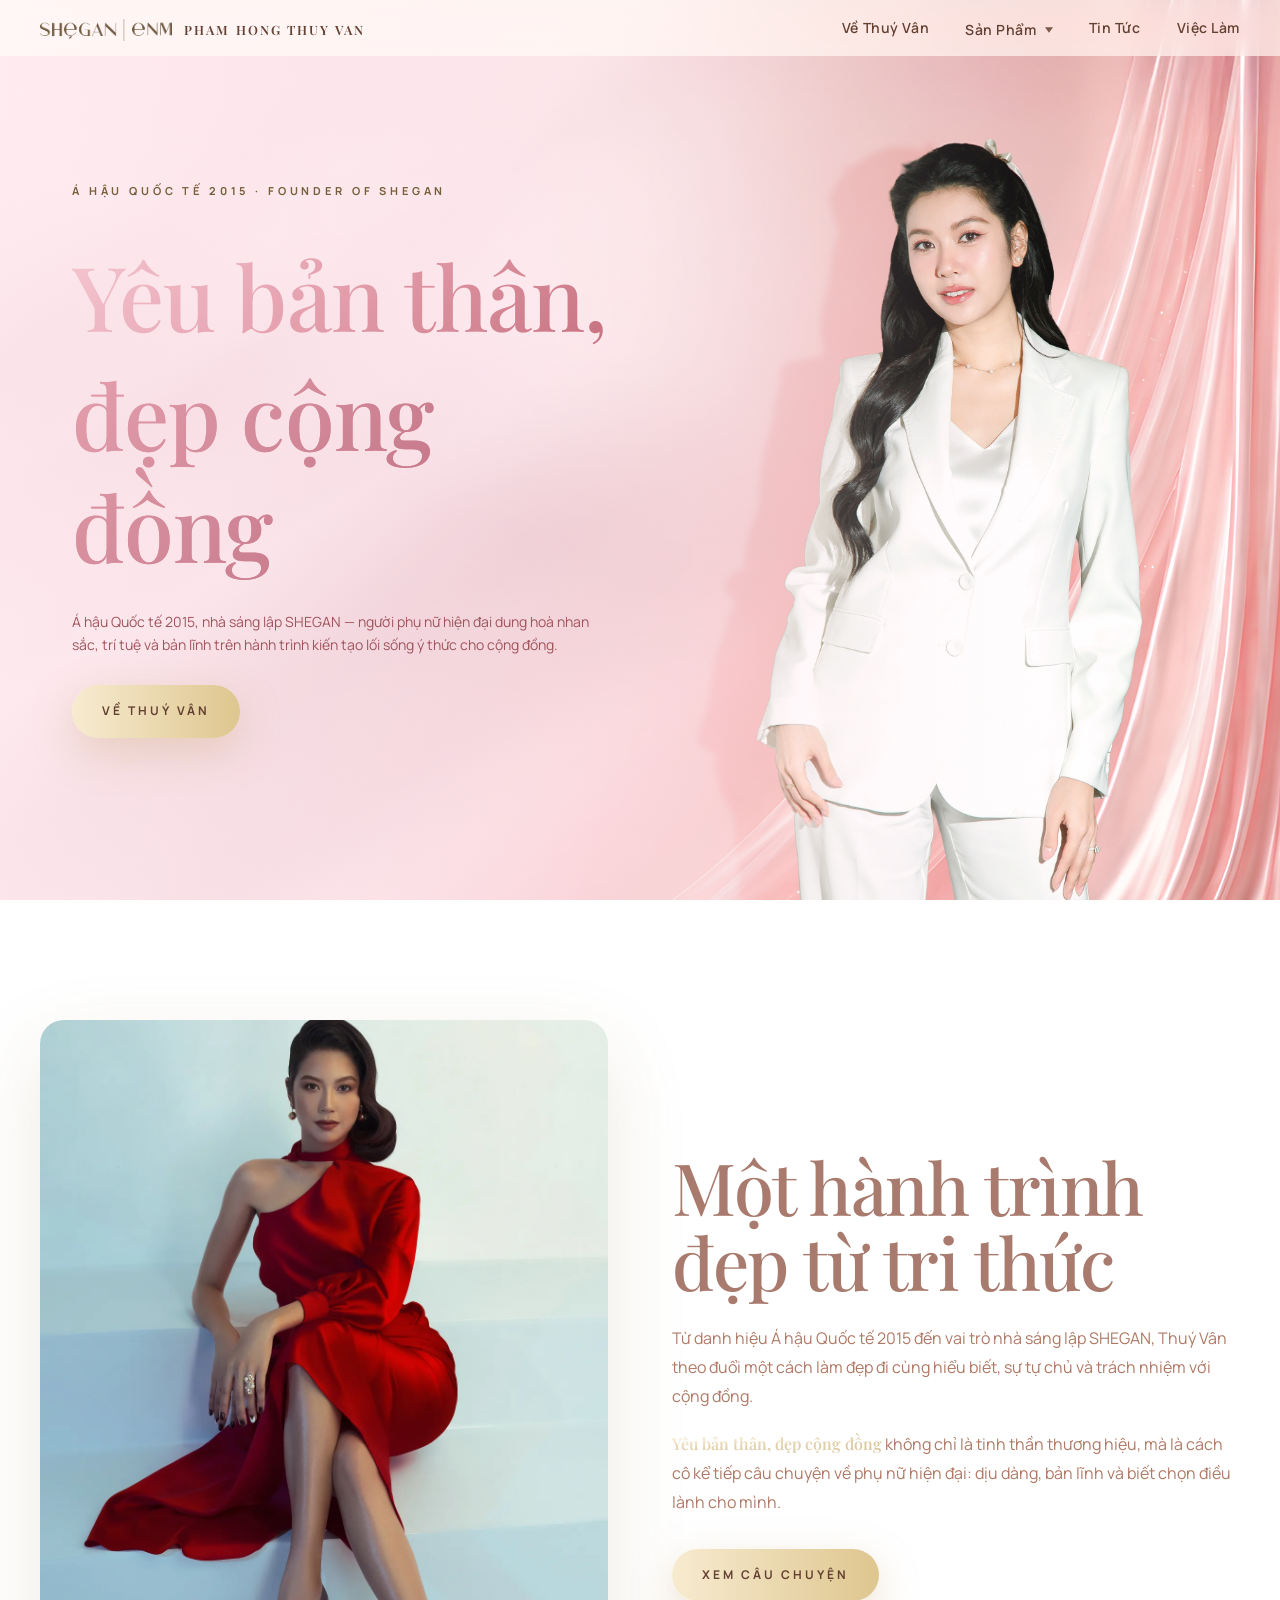
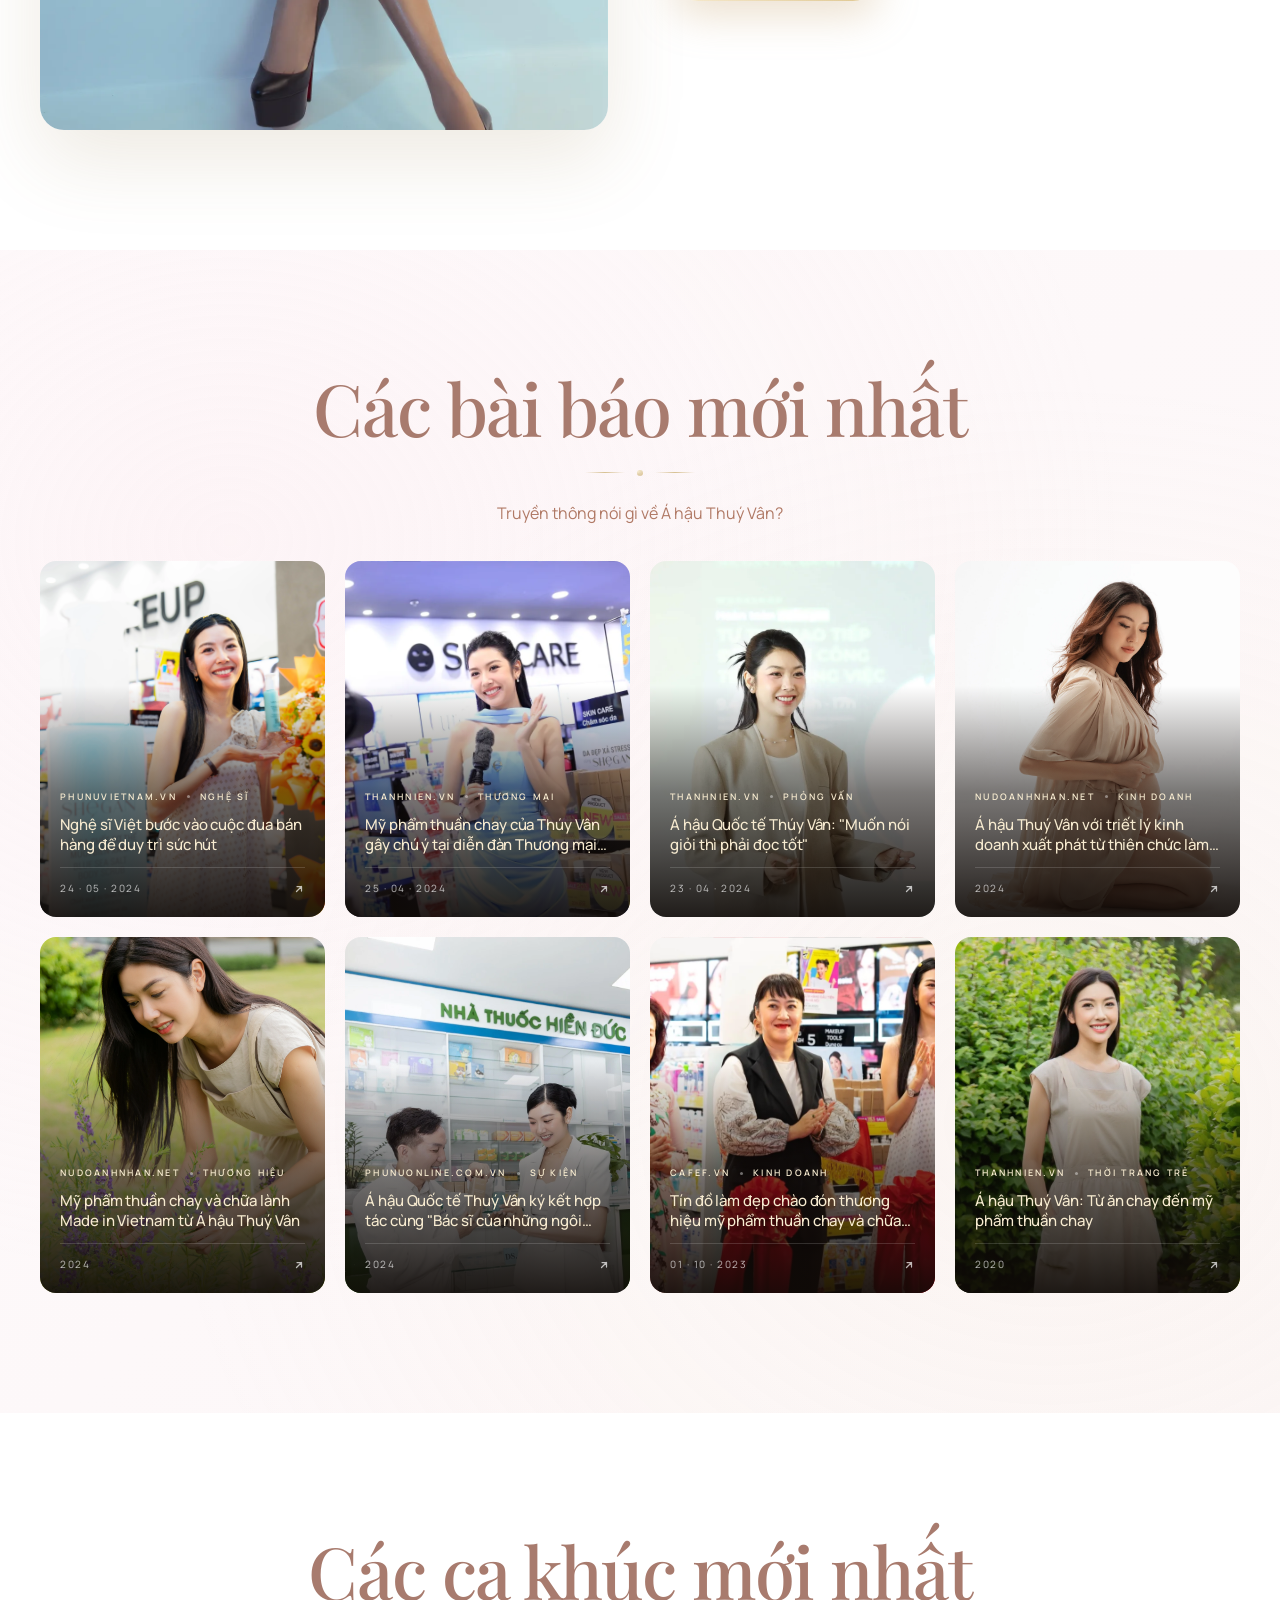
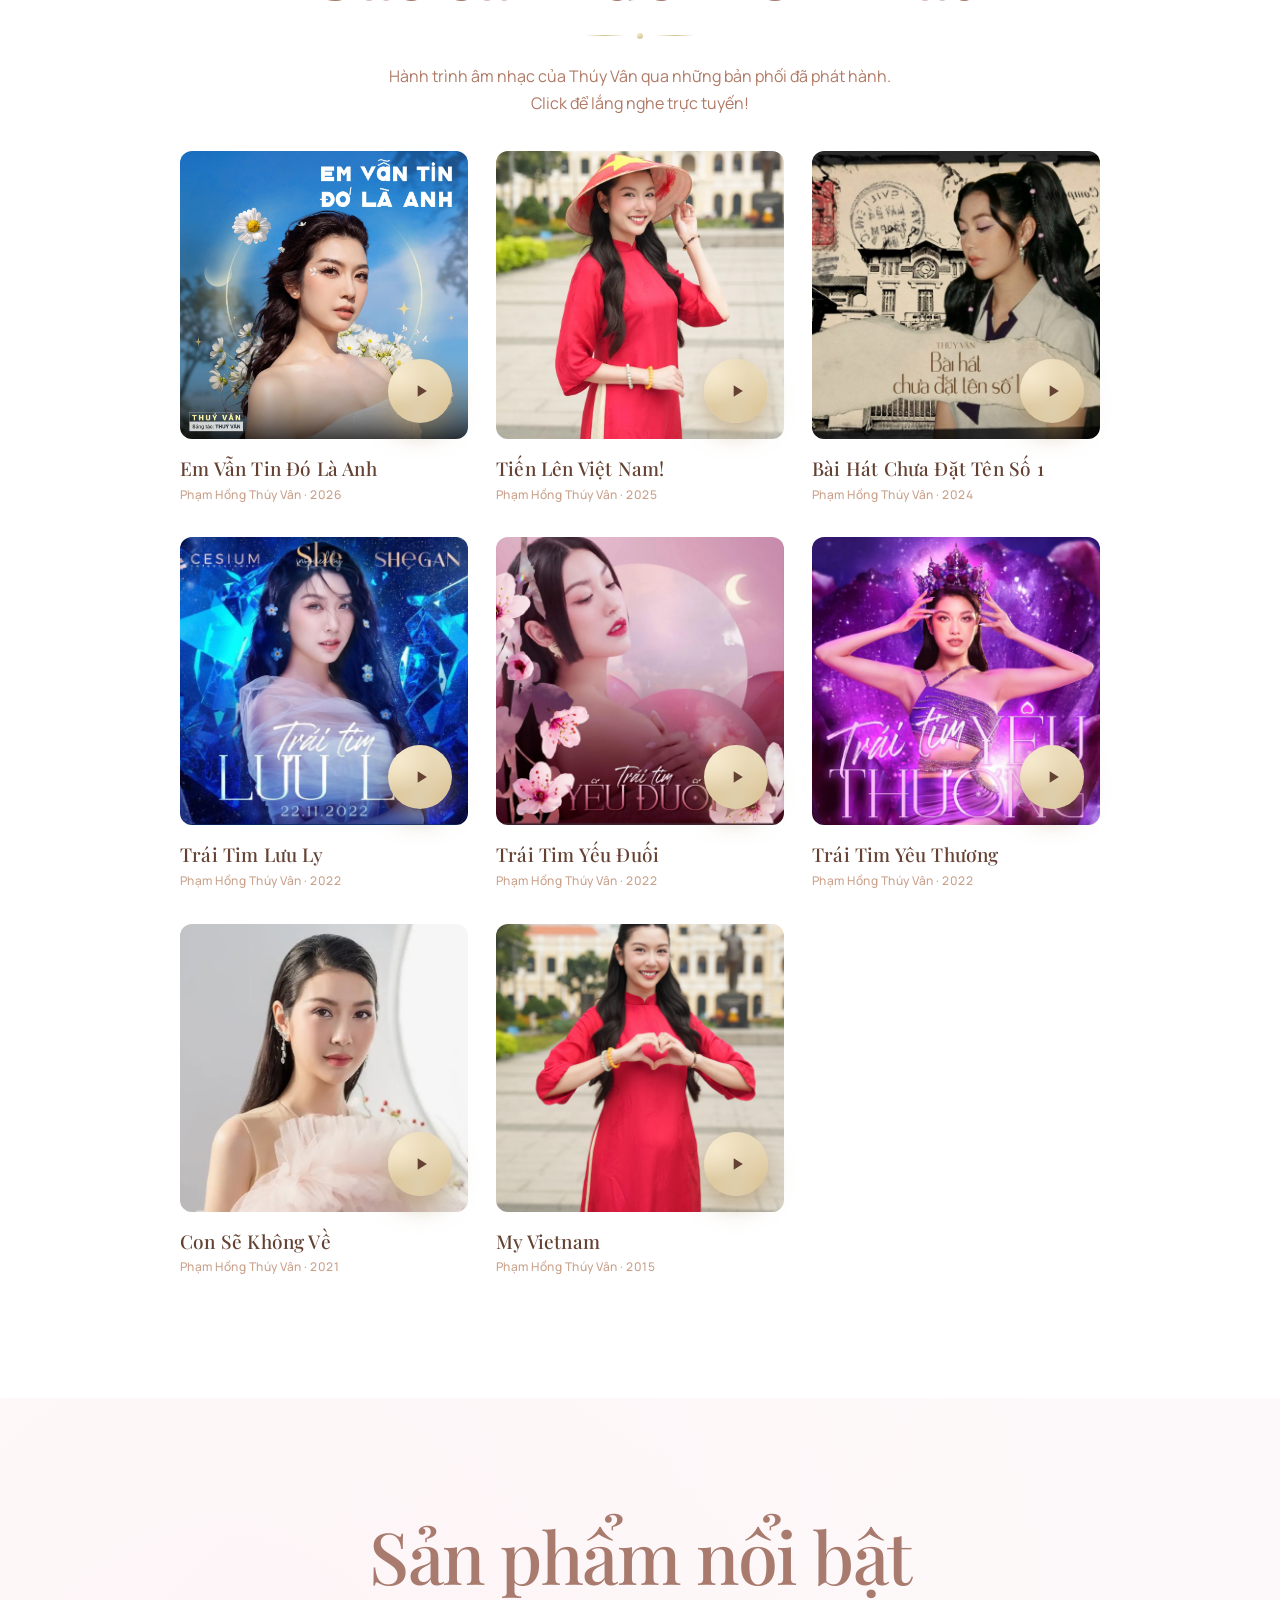
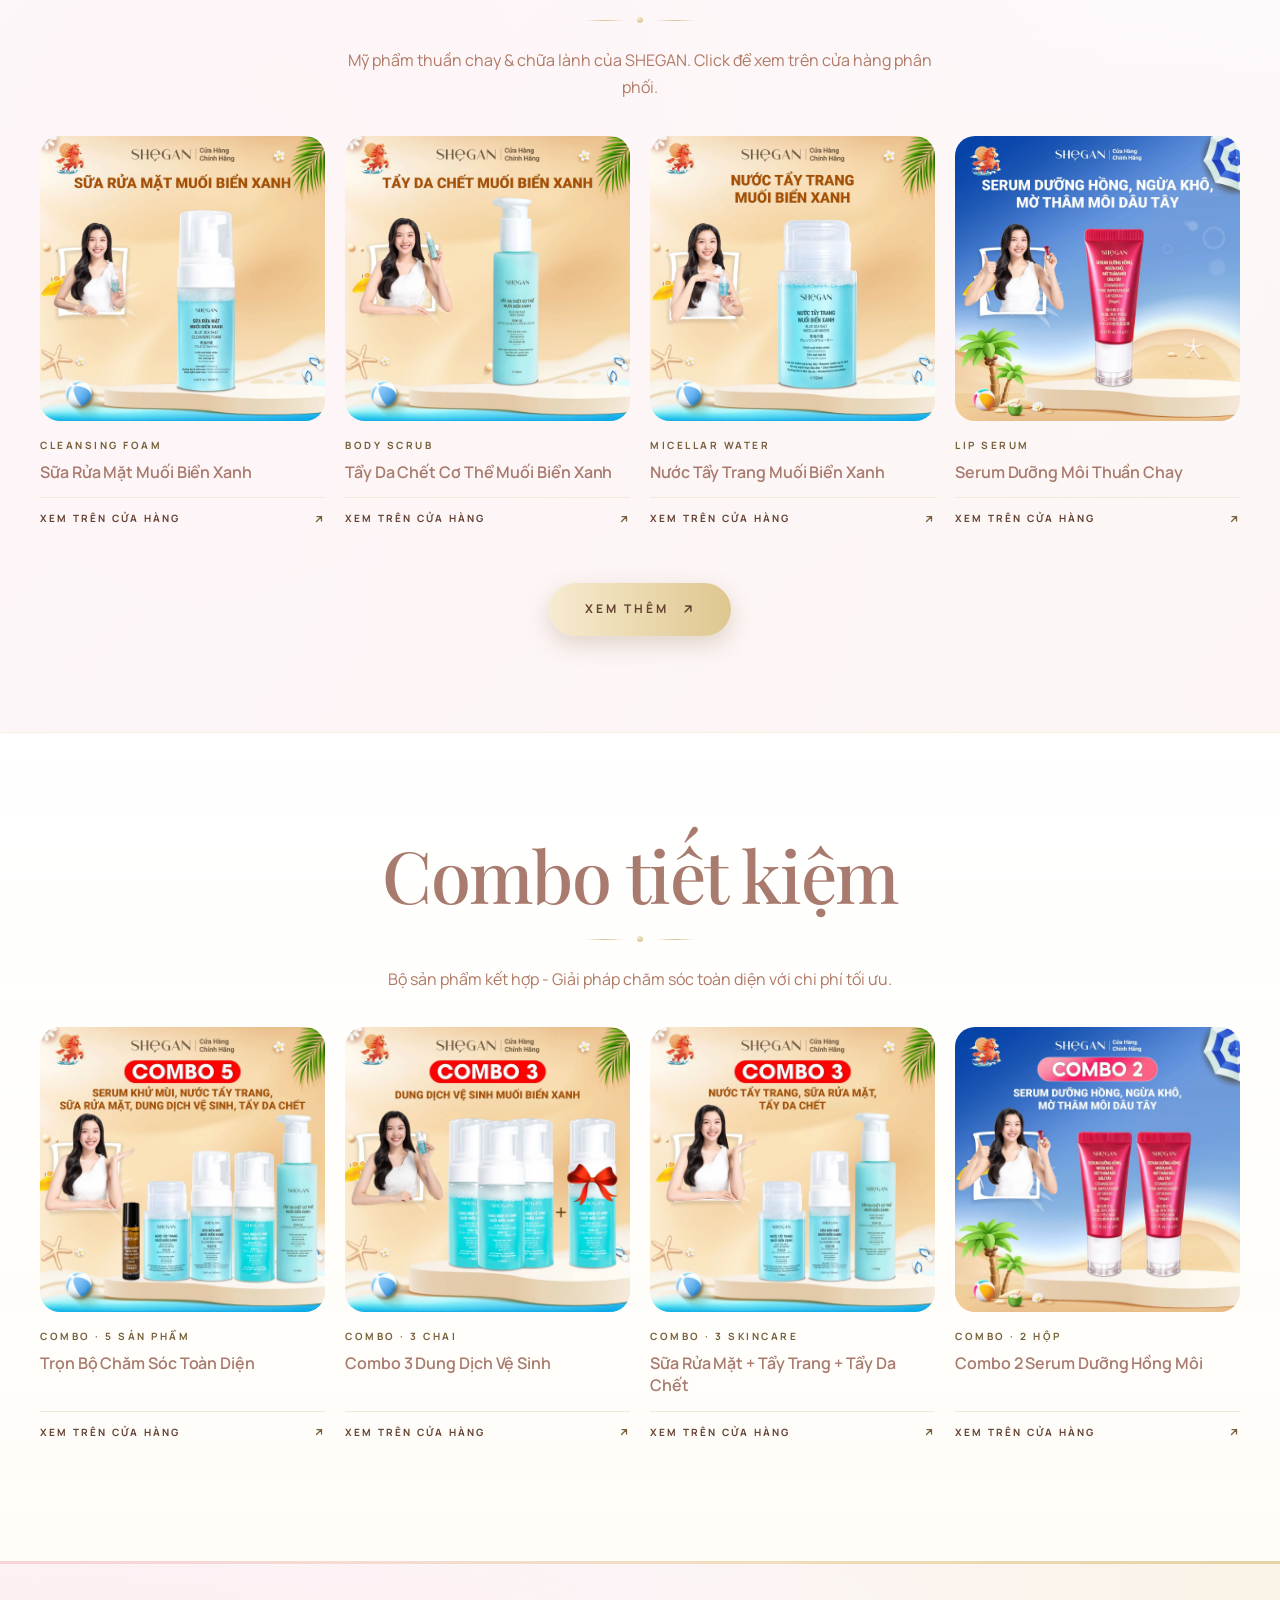
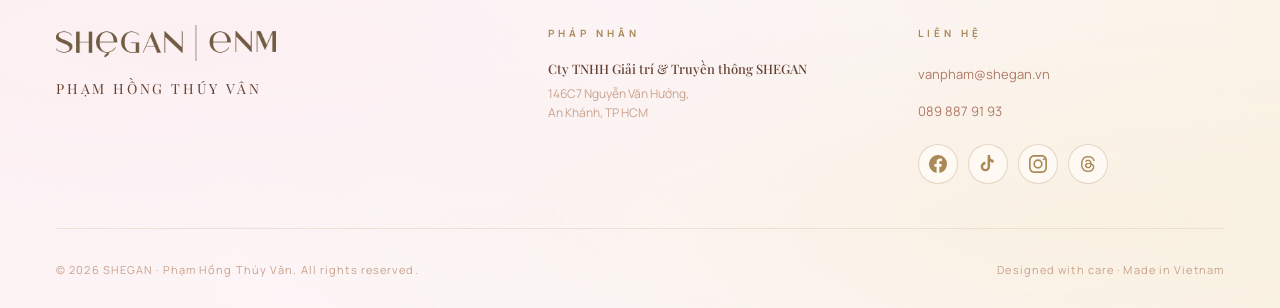
==== commit d7b26c7f: "Remove Giải thưởng column from footer on all pages Co-Authored-By: Claude Sonnet 4.6 <noreply@anthro" ====
--- a/index.html
+++ b/index.html
@@ -251,8 +251,8 @@
     border-radius: 0;
   }
   .footer-top.footer-top-3col {
-    grid-template-columns: 1.4fr 1fr 1fr 1fr;
-    gap: 48px;
+    grid-template-columns: 1.4fr 1fr 1fr;
+    gap: 64px;
   }
   @media (max-width: 900px) {
     .footer-top.footer-top-3col {
@@ -1065,13 +1065,6 @@
       </div>
 
       <div class="footer-col">
-        <div class="footer-col-title">Giải thưởng</div>
-        <ul>
-          <li>Her World Young Achiever — 2018</li>
-        </ul>
-      </div>
-
-      <div class="footer-col">
         <div class="footer-col-title">Liên hệ</div>
         <ul>
           <li><a href="mailto:vanpham@shegan.vn">vanpham@shegan.vn</a></li>
